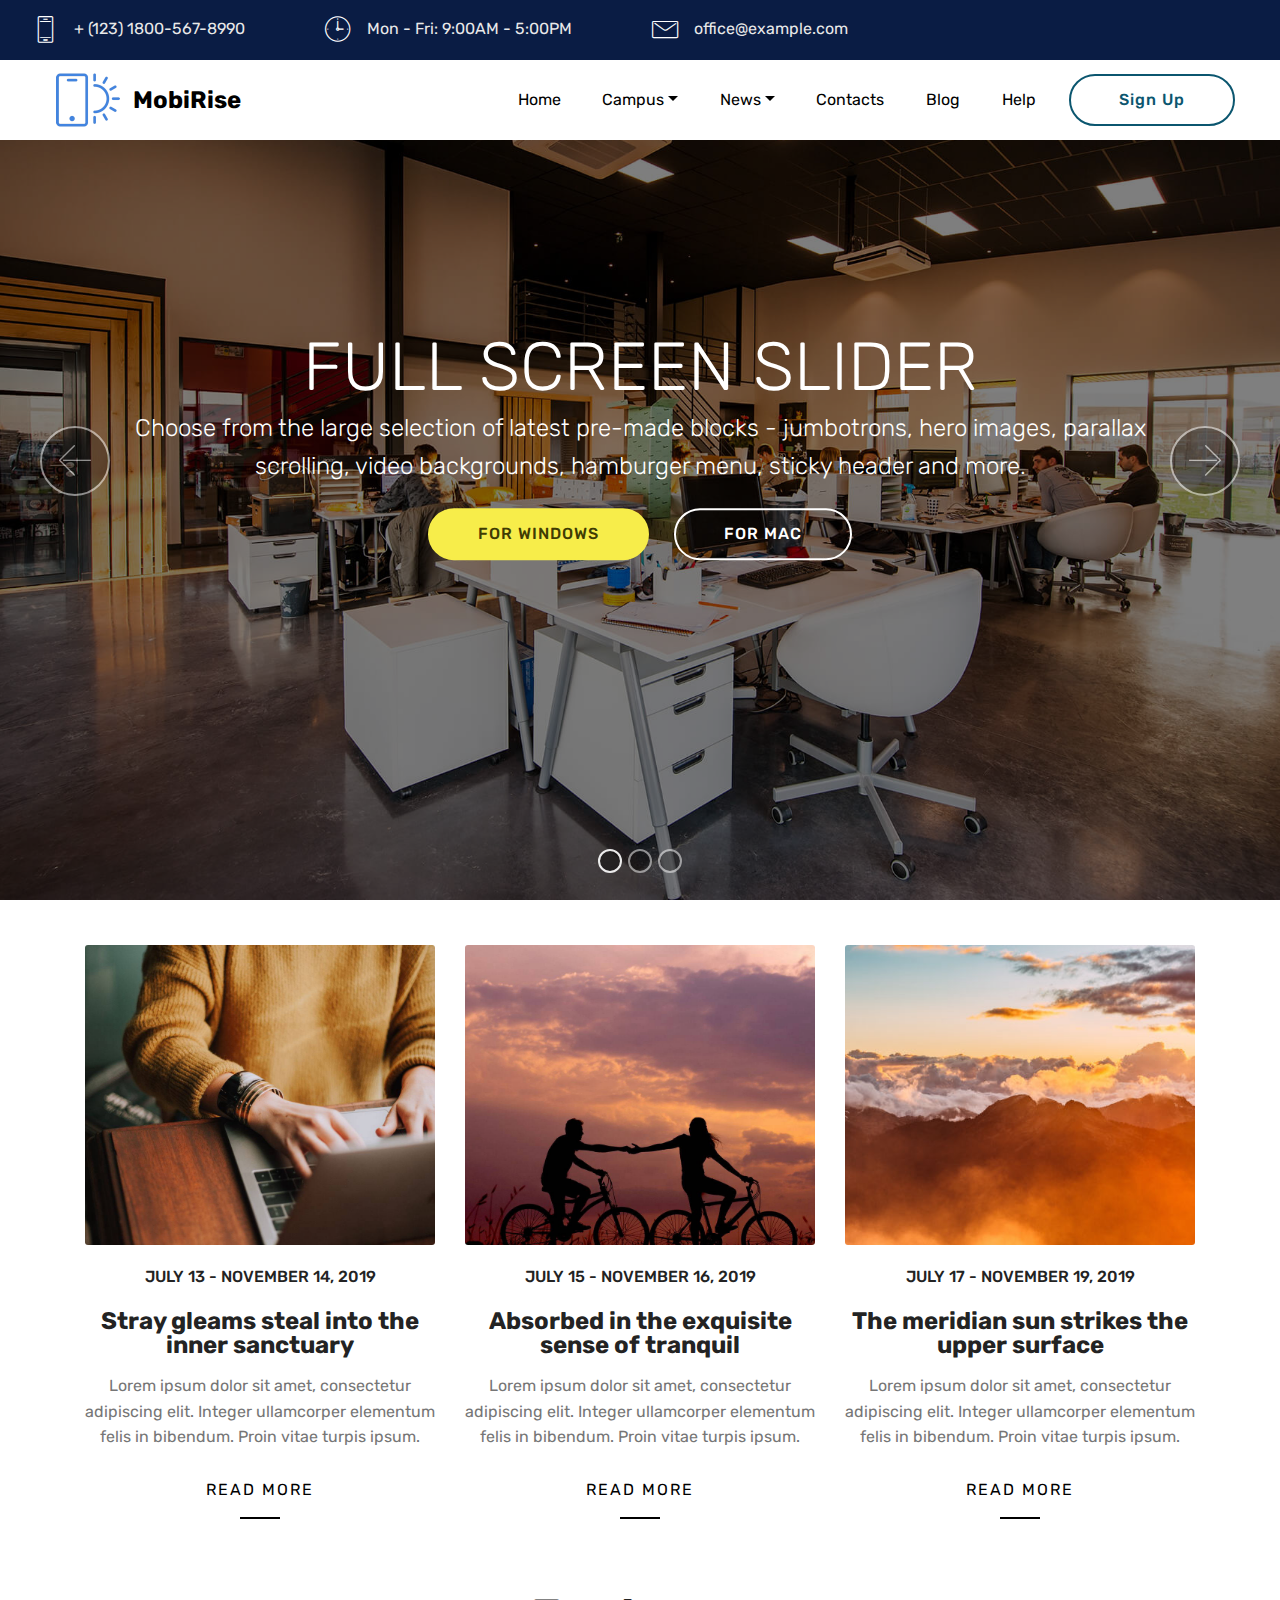
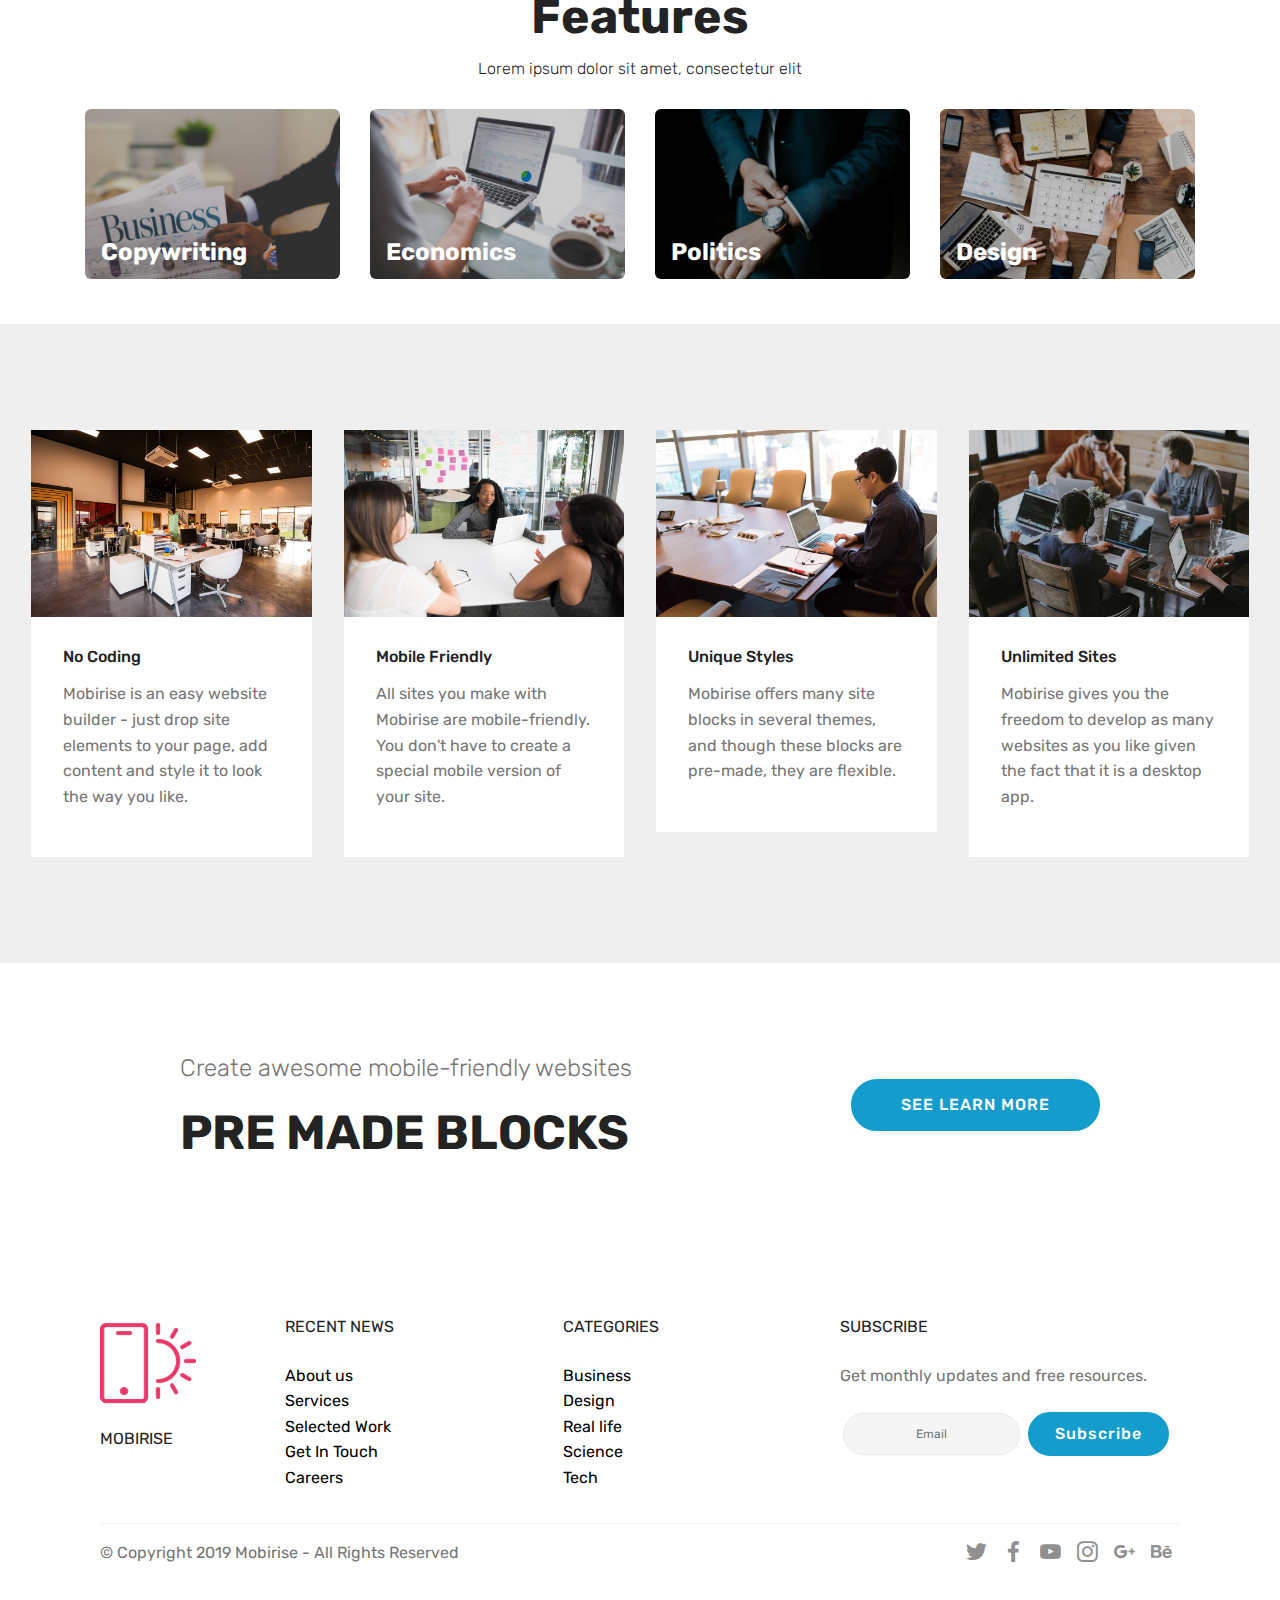
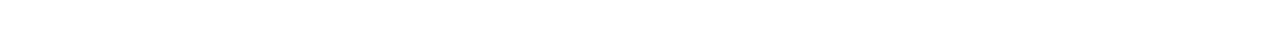
==== index.html @ 7bdff0bd "create github pages" ====
<!DOCTYPE html>
<html  >
<head>
  
  <meta charset="UTF-8">
  <meta http-equiv="X-UA-Compatible" content="IE=edge">
  
  <meta name="viewport" content="width=device-width, initial-scale=1, minimum-scale=1">
  <link rel="shortcut icon" href="assets/images/logo1.png" type="image/x-icon">
  <meta name="description" content="">
  
  <title>Home</title>
  <link rel="stylesheet" href="assets/web/assets/mobirise-icons/mobirise-icons.css">
  <link rel="stylesheet" href="assets/bootstrap/css/bootstrap.min.css">
  <link rel="stylesheet" href="assets/bootstrap/css/bootstrap-grid.min.css">
  <link rel="stylesheet" href="assets/bootstrap/css/bootstrap-reboot.min.css">
  <link rel="stylesheet" href="assets/socicon/css/styles.css">
  <link rel="stylesheet" href="assets/dropdown/css/style.css">
  <link rel="stylesheet" href="assets/tether/tether.min.css">
  <link rel="stylesheet" href="assets/theme/css/style.css">
  <link rel="stylesheet" href="assets/formoid-css/recaptcha.css">
  <link rel="preload" as="style" href="assets/mobirise/css/mbr-additional.css"><link rel="stylesheet" href="assets/mobirise/css/mbr-additional.css" type="text/css">
  
  
  

</head>
<body>
  <section class="extMenu5 menu cid-rQ4Oqn45ME" once="menu" id="extMenu2-0">

    

    <nav class="navbar navbar-dropdown align-items-center navbar-fixed-top navbar-toggleable-sm">
        <div class="menu-content-top">



            <div class="menu-content-right">
                <div class="info-widget">
                    <span class="widget-icon mbr-iconfont mbri-mobile2" style="color: rgb(255, 255, 255); fill: rgb(255, 255, 255);"></span>
                    <div class="widget-content display-4">
                        <p class="widget-title mbr-fonts-style display-4">+ (123) 1800-567-8990</p>
                    </div>
                </div>
                <div class="info-widget">
                    <span class="widget-icon mbr-iconfont mbri-clock" style="color: rgb(255, 255, 255); fill: rgb(255, 255, 255);"></span>
                    <div class="widget-content display-4">
                        <p class="widget-title mbr-fonts-style display-4">Mon - Fri: 9:00AM - 5:00PM</p>
                    </div>
                </div>
                <div class="info-widget">
                    <span class="widget-icon mbr-iconfont mbri-letter" style="color: rgb(255, 255, 255); fill: rgb(255, 255, 255);"></span>
                    <div class="widget-content mbr-fonts-style">
                        <p class="widget-title display-4">office@example.com</p>
                    </div>
                </div>

                











            </div>
        </div>
        <div class="menu-bottom">


            <div class="menu-logo">
                <div class="navbar-brand">
                    <span class="navbar-logo">
                        <a href="#">
                            <img src="assets/images/logo1.png" alt="" style="height: 4rem;">
                        </a>
                    </span>
                    <span class="navbar-caption-wrap">
                        <a href="#" class="brand-name mbr-black text-black mbr-bold display-5">MobiRise</a>
                    </span>
                </div>
            </div>



            <div class="collapse navbar-collapse" id="navbarSupportedContent">
                <ul class="navbar-nav nav-dropdown js-float-line" data-app-modern-menu="true">
                    <li class="nav-item">
                        <a class="nav-link link mbr-black text-black display-4" href="#">
                            Home</a>
                    </li>
                    <li class="nav-item dropdown">
                        <a class="nav-link link mbr-black dropdown-toggle text-black display-4" href="#" data-toggle="dropdown-submenu" aria-expanded="true">Campus</a>
                        <div class="dropdown-menu">
                            <a class="mbr-black dropdown-item text-black display-4" href="#">New Item</a>
                            <a class="mbr-black dropdown-item text-black display-4" href="#" aria-expanded="false">New Item</a>
                            <a class="mbr-black dropdown-item text-black display-4" href="#" aria-expanded="false">New Item</a>
                        </div>
                    </li>

                    <li class="nav-item dropdown">
                        <a class="nav-link link mbr-black dropdown-toggle text-black display-4" href="#" data-toggle="dropdown-submenu" aria-expanded="false">News</a>
                        <div class="dropdown-menu">
                            <a class="mbr-black dropdown-item text-black display-4" href="#">New Item</a>
                            <a class="mbr-black dropdown-item text-black display-4" href="#" aria-expanded="false">New Item</a>
                            <a class="mbr-black dropdown-item text-black display-4" href="#" aria-expanded="false">New Item</a>
                        </div>
                    </li>

                    <li class="nav-item">
                        <a class="nav-link link mbr-black text-black display-4" href="#">
                            Contacts</a>
                    </li>
                    <li class="nav-item">
                        <a class="nav-link link mbr-black text-black display-4" href="#">
                            Blog</a>
                    </li>
                    <li class="nav-item">
                        <a class="nav-link link mbr-black text-black display-4" href="#">
                            Help</a>
                    </li>
                </ul>

                <div class="navbar-buttons mbr-section-btn">
                    <a class="btn btn-md btn-primary-outline display-4" href="#"> Sign Up</a>
                </div>

            </div>
            <button class="navbar-toggler " type="button" data-toggle="collapse" data-target="#navbarSupportedContent" aria-controls="navbarSupportedContent" aria-expanded="false" aria-label="Toggle navigation">
                <div class="hamburger">
                    <span></span>
                    <span></span>
                    <span></span>
                    <span></span>
                </div>
            </button>







        </div>
    </nav>
</section>

<section class="carousel slide cid-rQ4OFTGAVP" data-interval="false" id="slider1-1">

    

    <div class="full-screen"><div class="mbr-slider slide carousel" data-pause="true" data-keyboard="false" data-ride="false" data-interval="false"><ol class="carousel-indicators"><li data-app-prevent-settings="" data-target="#slider1-1" class=" active" data-slide-to="0"></li><li data-app-prevent-settings="" data-target="#slider1-1" data-slide-to="1"></li><li data-app-prevent-settings="" data-target="#slider1-1" data-slide-to="2"></li></ol><div class="carousel-inner" role="listbox"><div class="carousel-item slider-fullscreen-image active" data-bg-video-slide="false" style="background-image: url(assets/images/background1.jpg);"><div class="container container-slide"><div class="image_wrapper"><div class="mbr-overlay"></div><img src="assets/images/background1.jpg" alt="" title=""><div class="carousel-caption justify-content-center"><div class="col-10 align-center"><h2 class="mbr-fonts-style display-1">FULL SCREEN SLIDER</h2><p class="lead mbr-text mbr-fonts-style display-5">Choose from the large selection of latest pre-made blocks - jumbotrons, hero images, parallax scrolling, video backgrounds, hamburger menu, sticky header and more.</p><div class="mbr-section-btn" buttons="0"><a class="btn btn-success display-4" href="#">FOR WINDOWS</a> <a class="btn  btn-white-outline display-4" href="#">FOR MAC</a></div></div></div></div></div></div><div class="carousel-item slider-fullscreen-image" data-bg-video-slide="false" style="background-image: url(assets/images/background2.jpg);"><div class="container container-slide"><div class="image_wrapper"><div class="mbr-overlay"></div><img src="assets/images/background2.jpg" alt="" title=""><div class="carousel-caption justify-content-center"><div class="col-10 align-left"><h2 class="mbr-fonts-style display-1">VIDEO SLIDE</h2><p class="lead mbr-text mbr-fonts-style display-5">Slide with youtube video background and color overlay. Title and text are aligned to the left.</p><div class="mbr-section-btn" buttons="0"><a class="btn btn-primary display-4" href="#">FOR WINDOWS</a> <a class="btn  btn-white-outline display-4" href="#">FOR MAC</a></div></div></div></div></div></div><div class="carousel-item slider-fullscreen-image" data-bg-video-slide="false" style="background-image: url(assets/images/background3.jpg);"><div class="container container-slide"><div class="image_wrapper"><div class="mbr-overlay"></div><img src="assets/images/background3.jpg" alt="" title=""><div class="carousel-caption justify-content-center"><div class="col-10 align-right"><h2 class="mbr-fonts-style display-1">IMAGE SLIDE</h2><p class="lead mbr-text mbr-fonts-style display-5">Choose from the large selection of latest pre-made blocks - jumbotrons, hero images, parallax scrolling, video backgrounds, hamburger menu, sticky header and more.</p><div class="mbr-section-btn" buttons="0"><a class="btn btn-info display-4" href="#">FOR WINDOWS</a> <a class="btn  btn-white-outline display-4" href="#">FOR MAC</a></div></div></div></div></div></div></div><a data-app-prevent-settings="" class="carousel-control carousel-control-prev" role="button" data-slide="prev" href="#slider1-1"><span aria-hidden="true" class="mbri-left mbr-iconfont"></span><span class="sr-only">Previous</span></a><a data-app-prevent-settings="" class="carousel-control carousel-control-next" role="button" data-slide="next" href="#slider1-1"><span aria-hidden="true" class="mbri-right mbr-iconfont"></span><span class="sr-only">Next</span></a></div></div>

</section>

<section class="features1 cid-rQ4P7JMzmT" id="extFeatures69-3">

    

    
    <div class="container">
        <div class="row">

            <div class="card col-12 col-md-6 col-lg-4">
                <div class="card-img">
                    <img src="assets/images/1.jpg" alt="">
                </div>
                <div class="card-box pt-4">
                    <h5 class="card-subtitle align-center pb-4 mbr-fonts-style display-7">JULY 13 - NOVEMBER 14, 2019</h5>
                    <h4 class="card-title align-center pb-1 mbr-bold mbr-fonts-style display-5">Stray gleams steal into the inner
                        sanctuary</h4>
                    <p class="mbr-text align-center pb-3 mbr-fonts-style display-7">
                        Lorem ipsum dolor sit amet, consectetur adipiscing elit. Integer ullamcorper elementum felis in
                        bibendum. Proin vitae turpis ipsum.</p>
                    <h5 class="link align-center mbr-fonts-style display-7"><a href="#" class="text-black">
                            READ MORE</a></h5>
                </div>
            </div>

            <div class="card col-12 col-md-6 col-lg-4">
                <div class="card-img">
                    <img src="assets/images/3.jpg" alt="">
                </div>
                <div class="card-box pt-4">
                    <h5 class="card-subtitle align-center pb-4 mbr-fonts-style display-7">JULY 15 - NOVEMBER 16, 2019</h5>
                    <h4 class="card-title align-center pb-1 mbr-bold mbr-fonts-style display-5">Absorbed in the exquisite sense of
                        tranquil</h4>
                    <p class="mbr-text align-center pb-3 mbr-fonts-style display-7">
                        Lorem ipsum dolor sit amet, consectetur adipiscing elit. Integer ullamcorper elementum felis in
                        bibendum. Proin vitae turpis ipsum.</p>
                    <h5 class="link align-center mbr-fonts-style display-7"><a href="#" class="text-black">
                            READ MORE</a></h5>
                </div>
            </div>

            <div class="card col-12 col-md-6 col-lg-4">
                <div class="card-img">
                    <img src="assets/images/38.jpg" alt="">
                </div>
                <div class="card-box pt-4">
                    <h5 class="card-subtitle pb-4 align-center mbr-fonts-style display-7">JULY 17 - NOVEMBER 19, 2019</h5>
                    <h4 class="card-title align-center pb-1 mbr-bold mbr-fonts-style display-5">The meridian sun strikes the upper
                        surface</h4>
                    <p class="mbr-text align-center pb-3 mbr-fonts-style display-7">
                        Lorem ipsum dolor sit amet, consectetur adipiscing elit. Integer ullamcorper elementum felis in
                        bibendum. Proin vitae turpis ipsum.</p>
                    <h5 class="link align-center mbr-fonts-style display-7"><a href="#" class="text-black">
                            READ MORE</a></h5>
                </div>
            </div>

            

        </div>

    </div>

</section>

<section class="extFeatures cid-rQ4Pggj7T4" id="extFeatures51-4">

    

    
    <div class="container">
        <h2 class="mbr-section-title pb-2 mbr-bold mbr-fonts-style align-center display-2">Features</h2>

        <h3 class="mbr-section-sub-title pb-4 mbr-normal mbr-fonts-style align-center display-4">Lorem ipsum dolor sit amet, consectetur elit</h3>

        <div class="row row-content justify-content-center">


            <div class="card col-12 col-lg-3 col-md-6 pb-md-4 pb-lg-0">
                <div class="card-wrapper">
                    <div class="card-img small">
                        <img src="assets/images/05.jpg" title="" alt="">
                    </div>
                    <div class="card-box">
                        <h4 class="card-title mbr-fonts-style mbr-white mbr-bold display-5">Сopywriting</h4>
                        

                    </div>
                </div>
            </div>


            <div class="card col-12 col-lg-3 col-md-6 pb-md-4 pb-lg-0">
                <div class="card-wrapper">
                    <div class="card-img small">
                        <img src="assets/images/06.jpg" title="" alt="">
                    </div>
                    <div class="card-box">
                        <h4 class="card-title mbr-fonts-style mbr-white mbr-bold display-5">Economics</h4>
                        

                    </div>
                </div>
            </div>

            <div class="card col-12 col-lg-3 col-md-6">
                <div class="card-wrapper">
                    <div class="card-img small">
                        <img src="assets/images/07.jpg" title="" alt="">
                    </div>
                    <div class="card-box">
                        <h4 class="card-title mbr-fonts-style mbr-white mbr-bold display-5">Politics</h4>
                        

                    </div>
                </div>
            </div>


            <div class="card col-12 col-lg-3 col-md-6 last-child">
                <div class="card-wrapper">
                    <div class="card-img small">
                        <img src="assets/images/08.jpg" title="" alt="">
                    </div>
                    <div class="card-box">
                        <h4 class="card-title mbr-fonts-style mbr-white mbr-bold display-5">Design</h4>
                        

                    </div>
                </div>
            </div>


            


            

            


            


        </div>

    </div>
</section>

<section class="features17 cid-rQ4PtqlGqm" id="features17-6">
    
    

    
    <div class="container-fluid">
        <div class="media-container-row">
            <div class="card p-3 col-12 col-md-6 col-lg-3">
                <div class="card-wrapper">
                    <div class="card-img">
                        <img src="assets/images/background1.jpg" alt="">
                    </div>
                    <div class="card-box">
                        <h4 class="card-title pb-3 mbr-fonts-style display-7">
                            No Coding
                        </h4>
                        <p class="mbr-text mbr-fonts-style display-7">
                            Mobirise is an easy website builder - just drop site elements to your page, add content and style it to look the way you like.
                        </p>
                    </div>
                </div>
            </div>

            <div class="card p-3 col-12 col-md-6 col-lg-3">
                <div class="card-wrapper">
                    <div class="card-img">
                        <img src="assets/images/background2.jpg" alt="">
                    </div>
                    <div class="card-box">
                        <h4 class="card-title pb-3 mbr-fonts-style display-7">
                            Mobile Friendly
                        </h4>
                        <p class="mbr-text mbr-fonts-style display-7">
                            All sites you make with Mobirise are mobile-friendly. You don't have to create a special mobile version of your site.
                        </p>
                    </div>
                </div>
            </div>

            <div class="card p-3 col-12 col-md-6 col-lg-3">
                <div class="card-wrapper">
                    <div class="card-img">
                        <img src="assets/images/background3.jpg" alt="">
                    </div>
                    <div class="card-box">
                        <h4 class="card-title pb-3 mbr-fonts-style display-7">
                            Unique Styles
                        </h4>
                        <p class="mbr-text mbr-fonts-style display-7">
                            Mobirise offers many site blocks in several themes, and though these blocks are pre-made, they are flexible.
                        </p>
                    </div>
                </div>
            </div>

            <div class="card p-3 col-12 col-md-6 col-lg-3">
                <div class="card-wrapper">
                    <div class="card-img">
                        <img src="assets/images/background4.jpg" alt="">
                    </div>
                    <div class="card-box">
                        <h4 class="card-title pb-3 mbr-fonts-style display-7">
                            Unlimited Sites
                        </h4>
                        <p class="mbr-text mbr-fonts-style display-7">
                           Mobirise gives you the freedom to develop as many websites as you like given the fact that it is a desktop app.
                        </p>
                    </div>
                </div>
            </div>
            
            
        </div>
    </div>
</section>

<section class="mbr-section info1 cid-rQ4Poxprsw" id="info1-5">

    

    
    <div class="container">
        <div class="row justify-content-center content-row">
            <div class="media-container-column title col-12 col-lg-7 col-md-6">
                <h3 class="mbr-section-subtitle align-left mbr-light pb-3 mbr-fonts-style display-5">
                    Create awesome mobile-friendly websites
                </h3>
                <h2 class="align-left mbr-bold mbr-fonts-style display-2">
                    PRE MADE BLOCKS
                </h2>
            </div>
            <div class="media-container-column col-12 col-lg-3 col-md-4">
                <div class="mbr-section-btn align-right py-4">
                    <a class="btn btn-primary display-4" href="#">SEE LEARN MORE</a>
                </div>
            </div>
        </div>
    </div>
</section>

<section class="footer3 cid-rQ4PB71l80" id="footer3-7">

    

    

    <div class="container">
        <div class="media-container-row content">
            <div class="col-md-2 col-sm-4">
                <div class="mb-3 img-logo">
                    <a href="#">
                         <img src="assets/images/logo2.png" alt="">
                    </a>
                </div>
                <p class="mbr-fonts-style foot-logo display-7">
                    MOBIRISE
                </p>
            </div>
            <div class="col-md-3 col-sm-4">
                <p class="mb-4 mbr-fonts-style foot-title display-7">
                    RECENT NEWS
                </p>
                <p class="mbr-text mbr-links-column mbr-fonts-style display-7">
                    <a href="#" class="text-black">About us</a>
                    <br><a href="#" class="text-black">Services</a>
                    <br><a href="#" class="text-black">Selected Work</a>
                    <br><a href="#" class="text-black">Get In Touch</a>
                    <br><a href="#" class="text-black">Careers</a>
                </p>
            </div>
            <div class="col-md-3 col-sm-4">
                <p class="mb-4 mbr-fonts-style foot-title display-7">
                    CATEGORIES
                </p>
                <p class="mbr-text mbr-fonts-style mbr-links-column display-7">
                    <a href="#" class="text-black">Business</a>
                    <br><a href="#" class="text-black">Design</a>
                    <br><a href="#" class="text-black">Real life</a>
                    <br><a href="#" class="text-black">Science</a>
                    <br><a href="#" class="text-black">Tech</a>
                </p>
            </div>
            <div class="col-md-4 col-sm-12">
                <p class="mb-4 mbr-fonts-style foot-title display-7">
                    SUBSCRIBE
                </p>
                <p class="mbr-text form-text mbr-fonts-style display-7">
                    Get monthly updates and free resources.
                </p>
                <div class="media-container-column" data-form-type="formoid">
                    <!---Formbuilder Form--->
                    <form action="https://mobirise.com/" method="POST" class="mbr-form form-with-styler" data-form-title="Mobirise Form"><input type="hidden" name="email" data-form-email="true" value="0kSSoREJ3uIL5gwmMso1+C9TV5ls8hyS7mOcyFpqRTTPqZJ2vTd+rbAT7qzCp5EpRiWNVFM286RplzaqZkKKsKQhePHZMHSbWFoG6IrYlhBhrNz/fYKTGyeaYMaSrDRW.XrP1HXSOWnhb6C43ppW01wEHFizq/ZdlPtxA8BbAfoumoQRMdvoNNpnGLj+DgIW9D00qJNv5zMxo79sRSs5/VerKvAGgDFVE3xDFRSxWPiQexSEwEXUbttVPVtOSpWY+">
                        <div class="row form-inline justify-content-center">
                            <div hidden="hidden" data-form-alert="" class="alert alert-success col-12">Thanks for filling out the form!</div>
                            <div hidden="hidden" data-form-alert-danger="" class="alert alert-danger col-12">
                            </div>
                        </div>
                        <div class="dragArea row form-inline justify-content-center">
                            <div class="col-auto form-group " data-for="email">
                                <input type="email" name="email" placeholder="Email" data-form-field="Email" required="required" class="form-control input-sm input-inverse my-2 display-7" id="email-footer3-7">
                            </div>
                            <div class="col-auto input-group-btn  m-2">
                                <button type="submit" class="btn btn-primary m-0 display-4">Subscribe</button>
                            </div>
                        </div>
                    </form><!---Formbuilder Form--->
                </div>

            </div>
        </div>
        <div class="footer-lower">
            <div class="media-container-row">
                <div class="col-sm-12">
                    <hr>
                </div>
            </div>
            <div class="media-container-row">
                <div class="col-sm-6 copyright">
                    <p class="mbr-text mbr-fonts-style display-7">
                        © Copyright 2019 Mobirise - All Rights Reserved
                    </p>
                </div>
                <div class="col-md-6">
                    <div class="social-list align-right">
                        <div class="soc-item">
                            <a href="https://twitter.com/mobirise" target="_blank">
                                <span class="socicon-twitter socicon mbr-iconfont mbr-iconfont-social"></span>
                            </a>
                        </div>
                        <div class="soc-item">
                            <a href="https://www.facebook.com/pages/Mobirise/1616226671953247" target="_blank">
                                <span class="socicon-facebook socicon mbr-iconfont mbr-iconfont-social"></span>
                            </a>
                        </div>
                        <div class="soc-item">
                            <a href="https://www.youtube.com/c/mobirise" target="_blank">
                                <span class="socicon-youtube socicon mbr-iconfont mbr-iconfont-social"></span>
                            </a>
                        </div>
                        <div class="soc-item">
                            <a href="https://instagram.com/mobirise" target="_blank">
                                <span class="socicon-instagram socicon mbr-iconfont mbr-iconfont-social"></span>
                            </a>
                        </div>
                        <div class="soc-item">
                            <a href="https://plus.google.com/u/0/+Mobirise" target="_blank">
                                <span class="socicon-googleplus socicon mbr-iconfont mbr-iconfont-social"></span>
                            </a>
                        </div>
                        <div class="soc-item">
                            <a href="https://www.behance.net/Mobirise" target="_blank">
                                <span class="socicon-behance socicon mbr-iconfont mbr-iconfont-social"></span>
                            </a>
                        </div>
                    </div>
                </div>
            </div>
        </div>
    </div>
</section>


  <script src="assets/web/assets/jquery/jquery.min.js"></script>
  <script src="assets/popper/popper.min.js"></script>
  <script src="assets/bootstrap/js/bootstrap.min.js"></script>
  <script src="assets/smoothscroll/smooth-scroll.js"></script>
  <script src="assets/dropdown/js/nav-dropdown.js"></script>
  <script src="assets/dropdown/js/navbar-dropdown.js"></script>
  <script src="assets/touchswipe/jquery.touch-swipe.min.js"></script>
  <script src="assets/ytplayer/jquery.mb.ytplayer.min.js"></script>
  <script src="assets/vimeoplayer/jquery.mb.vimeo_player.js"></script>
  <script src="assets/tether/tether.min.js"></script>
  <script src="assets/bootstrapcarouselswipe/bootstrap-carousel-swipe.js"></script>
  <script src="assets/theme/js/script.js"></script>
  <script src="assets/slidervideo/script.js"></script>
  <script src="assets/formoid/formoid.min.js"></script>
  
  

</body>
</html>
---- assets/web/assets/mobirise-icons/mobirise-icons.css ----
@font-face {
  font-family: 'MobiriseIcons';
  src:  url('mobirise-icons.eot?spat4u');
  src:  url('mobirise-icons.eot?spat4u#iefix') format('embedded-opentype'),
    url('mobirise-icons.ttf?spat4u') format('truetype'),
    url('mobirise-icons.woff?spat4u') format('woff'),
    url('mobirise-icons.svg?spat4u#MobiriseIcons') format('svg');
  font-weight: normal;
  font-style: normal;
  font-display: swap;
}

[class^="mbri-"], [class*=" mbri-"] {
  /* use !important to prevent issues with browser extensions that change fonts */
  font-family: MobiriseIcons !important;
  speak: none;
  font-style: normal;
  font-weight: normal;
  font-variant: normal;
  text-transform: none;
  line-height: 1;

  /* Better Font Rendering =========== */
  -webkit-font-smoothing: antialiased;
  -moz-osx-font-smoothing: grayscale;
}

.mbri-add-submenu:before {
  content: "\e900";
}
.mbri-alert:before {
  content: "\e901";
}
.mbri-align-center:before {
  content: "\e902";
}
.mbri-align-justify:before {
  content: "\e903";
}
.mbri-align-left:before {
  content: "\e904";
}
.mbri-align-right:before {
  content: "\e905";
}
.mbri-android:before {
  content: "\e906";
}
.mbri-apple:before {
  content: "\e907";
}
.mbri-arrow-down:before {
  content: "\e908";
}
.mbri-arrow-next:before {
  content: "\e909";
}
.mbri-arrow-prev:before {
  content: "\e90a";
}
.mbri-arrow-up:before {
  content: "\e90b";
}
.mbri-bold:before {
  content: "\e90c";
}
.mbri-bookmark:before {
  content: "\e90d";
}
.mbri-bootstrap:before {
  content: "\e90e";
}
.mbri-briefcase:before {
  content: "\e90f";
}
.mbri-browse:before {
  content: "\e910";
}
.mbri-bulleted-list:before {
  content: "\e911";
}
.mbri-calendar:before {
  content: "\e912";
}
.mbri-camera:before {
  content: "\e913";
}
.mbri-cart-add:before {
  content: "\e914";
}
.mbri-cart-full:before {
  content: "\e915";
}
.mbri-cash:before {
  content: "\e916";
}
.mbri-change-style:before {
  content: "\e917";
}
.mbri-chat:before {
  content: "\e918";
}
.mbri-clock:before {
  content: "\e919";
}
.mbri-close:before {
  content: "\e91a";
}
.mbri-cloud:before {
  content: "\e91b";
}
.mbri-code:before {
  content: "\e91c";
}
.mbri-contact-form:before {
  content: "\e91d";
}
.mbri-credit-card:before {
  content: "\e91e";
}
.mbri-cursor-click:before {
  content: "\e91f";
}
.mbri-cust-feedback:before {
  content: "\e920";
}
.mbri-database:before {
  content: "\e921";
}
.mbri-delivery:before {
  content: "\e922";
}
.mbri-desktop:before {
  content: "\e923";
}
.mbri-devices:before {
  content: "\e924";
}
.mbri-down:before {
  content: "\e925";
}
.mbri-download:before {
  content: "\e989";
}
.mbri-drag-n-drop:before {
  content: "\e927";
}
.mbri-drag-n-drop2:before {
  content: "\e928";
}
.mbri-edit:before {
  content: "\e929";
}
.mbri-edit2:before {
  content: "\e92a";
}
.mbri-error:before {
  content: "\e92b";
}
.mbri-extension:before {
  content: "\e92c";
}
.mbri-features:before {
  content: "\e92d";
}
.mbri-file:before {
  content: "\e92e";
}
.mbri-flag:before {
  content: "\e92f";
}
.mbri-folder:before {
  content: "\e930";
}
.mbri-gift:before {
  content: "\e931";
}
.mbri-github:before {
  content: "\e932";
}
.mbri-globe:before {
  content: "\e933";
}
.mbri-globe-2:before {
  content: "\e934";
}
.mbri-growing-chart:before {
  content: "\e935";
}
.mbri-hearth:before {
  content: "\e936";
}
.mbri-help:before {
  content: "\e937";
}
.mbri-home:before {
  content: "\e938";
}
.mbri-hot-cup:before {
  content: "\e939";
}
.mbri-idea:before {
  content: "\e93a";
}
.mbri-image-gallery:before {
  content: "\e93b";
}
.mbri-image-slider:before {
  content: "\e93c";
}
.mbri-info:before {
  content: "\e93d";
}
.mbri-italic:before {
  content: "\e93e";
}
.mbri-key:before {
  content: "\e93f";
}
.mbri-laptop:before {
  content: "\e940";
}
.mbri-layers:before {
  content: "\e941";
}
.mbri-left-right:before {
  content: "\e942";
}
.mbri-left:before {
  content: "\e943";
}
.mbri-letter:before {
  content: "\e944";
}
.mbri-like:before {
  content: "\e945";
}
.mbri-link:before {
  content: "\e946";
}
.mbri-lock:before {
  content: "\e947";
}
.mbri-login:before {
  content: "\e948";
}
.mbri-logout:before {
  content: "\e949";
}
.mbri-magic-stick:before {
  content: "\e94a";
}
.mbri-map-pin:before {
  content: "\e94b";
}
.mbri-menu:before {
  content: "\e94c";
}
.mbri-mobile:before {
  content: "\e94d";
}
.mbri-mobile2:before {
  content: "\e94e";
}
.mbri-mobirise:before {
  content: "\e94f";
}
.mbri-more-horizontal:before {
  content: "\e950";
}
.mbri-more-vertical:before {
  content: "\e951";
}
.mbri-music:before {
  content: "\e952";
}
.mbri-new-file:before {
  content: "\e953";
}
.mbri-numbered-list:before {
  content: "\e954";
}
.mbri-opened-folder:before {
  content: "\e955";
}
.mbri-pages:before {
  content: "\e956";
}
.mbri-paper-plane:before {
  content: "\e957";
}
.mbri-paperclip:before {
  content: "\e958";
}
.mbri-photo:before {
  content: "\e959";
}
.mbri-photos:before {
  content: "\e95a";
}
.mbri-pin:before {
  content: "\e95b";
}
.mbri-play:before {
  content: "\e95c";
}
.mbri-plus:before {
  content: "\e95d";
}
.mbri-preview:before {
  content: "\e95e";
}
.mbri-print:before {
  content: "\e95f";
}
.mbri-protect:before {
  content: "\e960";
}
.mbri-question:before {
  content: "\e961";
}
.mbri-quote-left:before {
  content: "\e962";
}
.mbri-quote-right:before {
  content: "\e963";
}
.mbri-refresh:before {
  content: "\e964";
}
.mbri-responsive:before {
  content: "\e965";
}
.mbri-right:before {
  content: "\e966";
}
.mbri-rocket:before {
  content: "\e967";
}
.mbri-sad-face:before {
  content: "\e968";
}
.mbri-sale:before {
  content: "\e969";
}
.mbri-save:before {
  content: "\e96a";
}
.mbri-search:before {
  content: "\e96b";
}
.mbri-setting:before {
  content: "\e96c";
}
.mbri-setting2:before {
  content: "\e96d";
}
.mbri-setting3:before {
  content: "\e96e";
}
.mbri-share:before {
  content: "\e96f";
}
.mbri-shopping-bag:before {
  content: "\e970";
}
.mbri-shopping-basket:before {
  content: "\e971";
}
.mbri-shopping-cart:before {
  content: "\e972";
}
.mbri-sites:before {
  content: "\e973";
}
.mbri-smile-face:before {
  content: "\e974";
}
.mbri-speed:before {
  content: "\e975";
}
.mbri-star:before {
  content: "\e976";
}
.mbri-success:before {
  content: "\e977";
}
.mbri-sun:before {
  content: "\e978";
}
.mbri-sun2:before {
  content: "\e979";
}
.mbri-tablet:before {
  content: "\e97a";
}
.mbri-tablet-vertical:before {
  content: "\e97b";
}
.mbri-target:before {
  content: "\e97c";
}
.mbri-timer:before {
  content: "\e97d";
}
.mbri-to-ftp:before {
  content: "\e97e";
}
.mbri-to-local-drive:before {
  content: "\e97f";
}
.mbri-touch-swipe:before {
  content: "\e980";
}
.mbri-touch:before {
  content: "\e981";
}
.mbri-trash:before {
  content: "\e982";
}
.mbri-underline:before {
  content: "\e983";
}
.mbri-unlink:before {
  content: "\e984";
}
.mbri-unlock:before {
  content: "\e985";
}
.mbri-up-down:before {
  content: "\e986";
}
.mbri-up:before {
  content: "\e987";
}
.mbri-update:before {
  content: "\e988";
}
.mbri-upload:before {
 content: "\e926"; 
}
.mbri-user:before {
  content: "\e98a";
}
.mbri-user2:before {
  content: "\e98b";
}
.mbri-users:before {
  content: "\e98c";
}
.mbri-video:before {
  content: "\e98d";
}
.mbri-video-play:before {
  content: "\e98e";
}
.mbri-watch:before {
  content: "\e98f";
}
.mbri-website-theme:before {
  content: "\e990";
}
.mbri-wifi:before {
  content: "\e991";
}
.mbri-windows:before {
  content: "\e992";
}
.mbri-zoom-out:before {
  content: "\e993";
}
.mbri-redo:before {
  content: "\e994";
}
.mbri-undo:before {
  content: "\e995";
}
---- assets/socicon/css/styles.css ----
@charset "UTF-8";

@font-face {
  font-family: "socicon";
  src:url("../fonts/socicon.eot");
  src:url("../fonts/socicon.eot?#iefix") format("embedded-opentype"),
    url("../fonts/socicon.woff") format("woff"),
    url("../fonts/socicon.ttf") format("truetype"),
    url("../fonts/socicon.svg#socicon") format("svg");
  font-weight: normal;
  font-style: normal;
  font-display:swap;
}

[data-icon]:before {
  font-family: "socicon" !important;
  content: attr(data-icon);
  font-style: normal !important;
  font-weight: normal !important;
  font-variant: normal !important;
  text-transform: none !important;
  speak: none;
  line-height: 1;
  -webkit-font-smoothing: antialiased;
  -moz-osx-font-smoothing: grayscale;
}

[class^="socicon-"]:before,
[class*=" socicon-"]:before {
  font-family: "socicon" !important;
  font-style: normal !important;
  font-weight: normal !important;
  font-variant: normal !important;
  text-transform: none !important;
  speak: none;
  line-height: 1;
  -webkit-font-smoothing: antialiased;
  -moz-osx-font-smoothing: grayscale;
}

.socicon-modelmayhem:before {
  content: "\e000";
}
.socicon-mixcloud:before {
  content: "\e001";
}
.socicon-drupal:before {
  content: "\e002";
}
.socicon-swarm:before {
  content: "\e003";
}
.socicon-istock:before {
  content: "\e004";
}
.socicon-yammer:before {
  content: "\e005";
}
.socicon-ello:before {
  content: "\e006";
}
.socicon-stackoverflow:before {
  content: "\e007";
}
.socicon-persona:before {
  content: "\e008";
}
.socicon-triplej:before {
  content: "\e009";
}
.socicon-houzz:before {
  content: "\e00a";
}
.socicon-rss:before {
  content: "\e00b";
}
.socicon-paypal:before {
  content: "\e00c";
}
.socicon-odnoklassniki:before {
  content: "\e00d";
}
.socicon-airbnb:before {
  content: "\e00e";
}
.socicon-periscope:before {
  content: "\e00f";
}
.socicon-outlook:before {
  content: "\e010";
}
.socicon-coderwall:before {
  content: "\e011";
}
.socicon-tripadvisor:before {
  content: "\e012";
}
.socicon-appnet:before {
  content: "\e013";
}
.socicon-goodreads:before {
  content: "\e014";
}
.socicon-tripit:before {
  content: "\e015";
}
.socicon-lanyrd:before {
  content: "\e016";
}
.socicon-slideshare:before {
  content: "\e017";
}
.socicon-buffer:before {
  content: "\e018";
}
.socicon-disqus:before {
  content: "\e019";
}
.socicon-vkontakte:before {
  content: "\e01a";
}
.socicon-whatsapp:before {
  content: "\e01b";
}
.socicon-patreon:before {
  content: "\e01c";
}
.socicon-storehouse:before {
  content: "\e01d";
}
.socicon-pocket:before {
  content: "\e01e";
}
.socicon-mail:before {
  content: "\e01f";
}
.socicon-blogger:before {
  content: "\e020";
}
.socicon-technorati:before {
  content: "\e021";
}
.socicon-reddit:before {
  content: "\e022";
}
.socicon-dribbble:before {
  content: "\e023";
}
.socicon-stumbleupon:before {
  content: "\e024";
}
.socicon-digg:before {
  content: "\e025";
}
.socicon-envato:before {
  content: "\e026";
}
.socicon-behance:before {
  content: "\e027";
}
.socicon-delicious:before {
  content: "\e028";
}
.socicon-deviantart:before {
  content: "\e029";
}
.socicon-forrst:before {
  content: "\e02a";
}
.socicon-play:before {
  content: "\e02b";
}
.socicon-zerply:before {
  content: "\e02c";
}
.socicon-wikipedia:before {
  content: "\e02d";
}
.socicon-apple:before {
  content: "\e02e";
}
.socicon-flattr:before {
  content: "\e02f";
}
.socicon-github:before {
  content: "\e030";
}
.socicon-renren:before {
  content: "\e031";
}
.socicon-friendfeed:before {
  content: "\e032";
}
.socicon-newsvine:before {
  content: "\e033";
}
.socicon-identica:before {
  content: "\e034";
}
.socicon-bebo:before {
  content: "\e035";
}
.socicon-zynga:before {
  content: "\e036";
}
.socicon-steam:before {
  content: "\e037";
}
.socicon-xbox:before {
  content: "\e038";
}
.socicon-windows:before {
  content: "\e039";
}
.socicon-qq:before {
  content: "\e03a";
}
.socicon-douban:before {
  content: "\e03b";
}
.socicon-meetup:before {
  content: "\e03c";
}
.socicon-playstation:before {
  content: "\e03d";
}
.socicon-android:before {
  content: "\e03e";
}
.socicon-snapchat:before {
  content: "\e03f";
}
.socicon-twitter:before {
  content: "\e040";
}
.socicon-facebook:before {
  content: "\e041";
}
.socicon-googleplus:before {
  content: "\e042";
}
.socicon-pinterest:before {
  content: "\e043";
}
.socicon-foursquare:before {
  content: "\e044";
}
.socicon-yahoo:before {
  content: "\e045";
}
.socicon-skype:before {
  content: "\e046";
}
.socicon-yelp:before {
  content: "\e047";
}
.socicon-feedburner:before {
  content: "\e048";
}
.socicon-linkedin:before {
  content: "\e049";
}
.socicon-viadeo:before {
  content: "\e04a";
}
.socicon-xing:before {
  content: "\e04b";
}
.socicon-myspace:before {
  content: "\e04c";
}
.socicon-soundcloud:before {
  content: "\e04d";
}
.socicon-spotify:before {
  content: "\e04e";
}
.socicon-grooveshark:before {
  content: "\e04f";
}
.socicon-lastfm:before {
  content: "\e050";
}
.socicon-youtube:before {
  content: "\e051";
}
.socicon-vimeo:before {
  content: "\e052";
}
.socicon-dailymotion:before {
  content: "\e053";
}
.socicon-vine:before {
  content: "\e054";
}
.socicon-flickr:before {
  content: "\e055";
}
.socicon-500px:before {
  content: "\e056";
}
.socicon-wordpress:before {
  content: "\e058";
}
.socicon-tumblr:before {
  content: "\e059";
}
.socicon-twitch:before {
  content: "\e05a";
}
.socicon-8tracks:before {
  content: "\e05b";
}
.socicon-amazon:before {
  content: "\e05c";
}
.socicon-icq:before {
  content: "\e05d";
}
.socicon-smugmug:before {
  content: "\e05e";
}
.socicon-ravelry:before {
  content: "\e05f";
}
.socicon-weibo:before {
  content: "\e060";
}
.socicon-baidu:before {
  content: "\e061";
}
.socicon-angellist:before {
  content: "\e062";
}
.socicon-ebay:before {
  content: "\e063";
}
.socicon-imdb:before {
  content: "\e064";
}
.socicon-stayfriends:before {
  content: "\e065";
}
.socicon-residentadvisor:before {
  content: "\e066";
}
.socicon-google:before {
  content: "\e067";
}
.socicon-yandex:before {
  content: "\e068";
}
.socicon-sharethis:before {
  content: "\e069";
}
.socicon-bandcamp:before {
  content: "\e06a";
}
.socicon-itunes:before {
  content: "\e06b";
}
.socicon-deezer:before {
  content: "\e06c";
}
.socicon-telegram:before {
  content: "\e06e";
}
.socicon-openid:before {
  content: "\e06f";
}
.socicon-amplement:before {
  content: "\e070";
}
.socicon-viber:before {
  content: "\e071";
}
.socicon-zomato:before {
  content: "\e072";
}
.socicon-draugiem:before {
  content: "\e074";
}
.socicon-endomodo:before {
  content: "\e075";
}
.socicon-filmweb:before {
  content: "\e076";
}
.socicon-stackexchange:before {
  content: "\e077";
}
.socicon-wykop:before {
  content: "\e078";
}
.socicon-teamspeak:before {
  content: "\e079";
}
.socicon-teamviewer:before {
  content: "\e07a";
}
.socicon-ventrilo:before {
  content: "\e07b";
}
.socicon-younow:before {
  content: "\e07c";
}
.socicon-raidcall:before {
  content: "\e07d";
}
.socicon-mumble:before {
  content: "\e07e";
}
.socicon-medium:before {
  content: "\e06d";
}
.socicon-bebee:before {
  content: "\e07f";
}
.socicon-hitbox:before {
  content: "\e080";
}
.socicon-reverbnation:before {
  content: "\e081";
}
.socicon-formulr:before {
  content: "\e082";
}
.socicon-instagram:before {
  content: "\e057";
}
.socicon-battlenet:before {
  content: "\e083";
}
.socicon-chrome:before {
  content: "\e084";
}
.socicon-discord:before {
  content: "\e086";
}
.socicon-issuu:before {
  content: "\e087";
}
.socicon-macos:before {
  content: "\e088";
}
.socicon-firefox:before {
  content: "\e089";
}
.socicon-opera:before {
  content: "\e08d";
}
.socicon-keybase:before {
  content: "\e090";
}
.socicon-alliance:before {
  content: "\e091";
}
.socicon-livejournal:before {
  content: "\e092";
}
.socicon-googlephotos:before {
  content: "\e093";
}
.socicon-horde:before {
  content: "\e094";
}
.socicon-etsy:before {
  content: "\e095";
}
.socicon-zapier:before {
  content: "\e096";
}
.socicon-google-scholar:before {
  content: "\e097";
}
.socicon-researchgate:before {
  content: "\e098";
}
.socicon-wechat:before {
  content: "\e099";
}
.socicon-strava:before {
  content: "\e09a";
}
.socicon-line:before {
  content: "\e09b";
}
.socicon-lyft:before {
  content: "\e09c";
}
.socicon-uber:before {
  content: "\e09d";
}
.socicon-songkick:before {
  content: "\e09e";
}
.socicon-viewbug:before {
  content: "\e09f";
}
.socicon-googlegroups:before {
  content: "\e0a0";
}
.socicon-quora:before {
  content: "\e073";
}
.socicon-diablo:before {
  content: "\e085";
}
.socicon-blizzard:before {
  content: "\e0a1";
}
.socicon-hearthstone:before {
  content: "\e08b";
}
.socicon-heroes:before {
  content: "\e08a";
}
.socicon-overwatch:before {
  content: "\e08c";
}
.socicon-warcraft:before {
  content: "\e08e";
}
.socicon-starcraft:before {
  content: "\e08f";
}
.socicon-beam:before {
  content: "\e0a2";
}
.socicon-curse:before {
  content: "\e0a3";
}
.socicon-player:before {
  content: "\e0a4";
}
.socicon-streamjar:before {
  content: "\e0a5";
}
.socicon-nintendo:before {
  content: "\e0a6";
}
.socicon-hellocoton:before {
  content: "\e0a7";
}
---- assets/dropdown/css/style.css ----
.navbar-dropdown {
  left: 0;
  padding: 0;
  position: absolute;
  right: 0;
  top: 0;
  transition: all 0.45s ease;
  z-index: 1030;
  background: #282828; }
  .navbar-dropdown .navbar-logo {
    margin-right: 0.8rem;
    transition: margin 0.3s ease-in-out;
    vertical-align: middle; }
    .navbar-dropdown .navbar-logo img {
      height: 3.125rem;
      transition: all 0.3s ease-in-out; }
    .navbar-dropdown .navbar-logo.mbr-iconfont {
      font-size: 3.125rem;
      line-height: 3.125rem; }
  .navbar-dropdown .navbar-caption {
    font-weight: 700;
    white-space: normal;
    vertical-align: -4px;
    line-height: 3.125rem !important; }
    .navbar-dropdown .navbar-caption, .navbar-dropdown .navbar-caption:hover {
      color: inherit;
      text-decoration: none; }
  .navbar-dropdown .mbr-iconfont + .navbar-caption {
    vertical-align: -1px; }
  .navbar-dropdown.navbar-fixed-top {
    position: fixed; }
  .navbar-dropdown .navbar-brand span {
    vertical-align: -4px; }
  .navbar-dropdown.bg-color.transparent {
    background: none; }
  .navbar-dropdown.navbar-short .navbar-brand {
    padding: 0.625rem 0; }
    .navbar-dropdown.navbar-short .navbar-brand span {
      vertical-align: -1px; }
  .navbar-dropdown.navbar-short .navbar-caption {
    line-height: 2.375rem !important;
    vertical-align: -2px; }
  .navbar-dropdown.navbar-short .navbar-logo {
    margin-right: 0.5rem; }
    .navbar-dropdown.navbar-short .navbar-logo img {
      height: 2.375rem; }
    .navbar-dropdown.navbar-short .navbar-logo.mbr-iconfont {
      font-size: 2.375rem;
      line-height: 2.375rem; }
  .navbar-dropdown.navbar-short .mbr-table-cell {
    height: 3.625rem; }
  .navbar-dropdown .navbar-close {
    left: 0.6875rem;
    position: fixed;
    top: 0.75rem;
    z-index: 1000; }
  .navbar-dropdown .hamburger-icon {
    content: "";
    display: inline-block;
    vertical-align: middle;
    width: 16px;
    -webkit-box-shadow: 0 -6px 0 1px #282828,0 0 0 1px #282828,0 6px 0 1px #282828;
    -moz-box-shadow: 0 -6px 0 1px #282828,0 0 0 1px #282828,0 6px 0 1px #282828;
    box-shadow: 0 -6px 0 1px #282828,0 0 0 1px #282828,0 6px 0 1px #282828; }

.dropdown-menu .dropdown-toggle[data-toggle="dropdown-submenu"]::after {
  border-bottom: 0.35em solid transparent;
  border-left: 0.35em solid;
  border-right: 0;
  border-top: 0.35em solid transparent;
  margin-left: 0.3rem; }

.dropdown-menu .dropdown-item:focus {
  outline: 0; }

.nav-dropdown {
  font-size: 0.75rem;
  font-weight: 500;
  height: auto !important; }
  .nav-dropdown .nav-btn {
    padding-left: 1rem; }
  .nav-dropdown .link {
    margin: .667em 1.667em;
    font-weight: 500;
    padding: 0;
    transition: color .2s ease-in-out; }
    .nav-dropdown .link.dropdown-toggle {
      margin-right: 2.583em; }
      .nav-dropdown .link.dropdown-toggle::after {
        margin-left: .25rem;
        border-top: 0.35em solid;
        border-right: 0.35em solid transparent;
        border-left: 0.35em solid transparent;
        border-bottom: 0; }
      .nav-dropdown .link.dropdown-toggle[aria-expanded="true"] {
        margin: 0;
        padding: 0.667em 3.263em  0.667em 1.667em; }
  .nav-dropdown .link::after,
  .nav-dropdown .dropdown-item::after {
    color: inherit; }
  .nav-dropdown .btn {
    font-size: 0.75rem;
    font-weight: 700;
    letter-spacing: 0;
    margin-bottom: 0;
    padding-left: 1.25rem;
    padding-right: 1.25rem; }
  .nav-dropdown .dropdown-menu {
    border-radius: 0;
    border: 0;
    left: 0;
    margin: 0;
    padding-bottom: 1.25rem;
    padding-top: 1.25rem;
    position: relative; }
  .nav-dropdown .dropdown-submenu {
    margin-left: 0.125rem;
    top: 0; }
  .nav-dropdown .dropdown-item {
    font-weight: 500;
    line-height: 2;
    padding: 0.3846em 4.615em 0.3846em 1.5385em;
    position: relative;
    transition: color .2s ease-in-out, background-color .2s ease-in-out; }
    .nav-dropdown .dropdown-item::after {
      margin-top: -0.3077em;
      position: absolute;
      right: 1.1538em;
      top: 50%; }
    .nav-dropdown .dropdown-item:focus, .nav-dropdown .dropdown-item:hover {
      background: none; }

@media (max-width: 767px) {
  .nav-dropdown.navbar-toggleable-sm {
    bottom: 0;
    display: none;
    left: 0;
    overflow-x: hidden;
    position: fixed;
    top: 0;
    transform: translateX(-100%);
    -ms-transform: translateX(-100%);
    -webkit-transform: translateX(-100%);
    width: 18.75rem;
    z-index: 999; } }
.nav-dropdown.navbar-toggleable-xl {
  bottom: 0;
  display: none;
  left: 0;
  overflow-x: hidden;
  position: fixed;
  top: 0;
  transform: translateX(-100%);
  -ms-transform: translateX(-100%);
  -webkit-transform: translateX(-100%);
  width: 18.75rem;
  z-index: 999; }

.nav-dropdown-sm {
  display: block !important;
  overflow-x: hidden;
  overflow: auto;
  padding-top: 3.875rem; }
  .nav-dropdown-sm::after {
    content: "";
    display: block;
    height: 3rem;
    width: 100%; }
  .nav-dropdown-sm.collapse.in ~ .navbar-close {
    display: block !important; }
  .nav-dropdown-sm.collapsing, .nav-dropdown-sm.collapse.in {
    transform: translateX(0);
    -ms-transform: translateX(0);
    -webkit-transform: translateX(0);
    transition: all 0.25s ease-out;
    -webkit-transition: all 0.25s ease-out;
    background: #282828; }
  .nav-dropdown-sm.collapsing[aria-expanded="false"] {
    transform: translateX(-100%);
    -ms-transform: translateX(-100%);
    -webkit-transform: translateX(-100%); }
  .nav-dropdown-sm .nav-item {
    display: block;
    margin-left: 0 !important;
    padding-left: 0; }
  .nav-dropdown-sm .link,
  .nav-dropdown-sm .dropdown-item {
    border-top: 1px dotted rgba(255, 255, 255, 0.1);
    font-size: 0.8125rem;
    line-height: 1.6;
    margin: 0 !important;
    padding: 0.875rem 2.4rem 0.875rem 1.5625rem !important;
    position: relative;
    white-space: normal; }
    .nav-dropdown-sm .link:focus, .nav-dropdown-sm .link:hover,
    .nav-dropdown-sm .dropdown-item:focus,
    .nav-dropdown-sm .dropdown-item:hover {
      background: rgba(0, 0, 0, 0.2) !important;
      color: #c0a375; }
  .nav-dropdown-sm .nav-btn {
    position: relative;
    padding: 1.5625rem 1.5625rem 0 1.5625rem; }
    .nav-dropdown-sm .nav-btn::before {
      border-top: 1px dotted rgba(255, 255, 255, 0.1);
      content: "";
      left: 0;
      position: absolute;
      top: 0;
      width: 100%; }
    .nav-dropdown-sm .nav-btn + .nav-btn {
      padding-top: 0.625rem; }
      .nav-dropdown-sm .nav-btn + .nav-btn::before {
        display: none; }
  .nav-dropdown-sm .btn {
    padding: 0.625rem 0; }
  .nav-dropdown-sm .dropdown-toggle[data-toggle="dropdown-submenu"]::after {
    margin-left: .25rem;
    border-top: 0.35em solid;
    border-right: 0.35em solid transparent;
    border-left: 0.35em solid transparent;
    border-bottom: 0; }
  .nav-dropdown-sm .dropdown-toggle[data-toggle="dropdown-submenu"][aria-expanded="true"]::after {
    border-top: 0;
    border-right: 0.35em solid transparent;
    border-left: 0.35em solid transparent;
    border-bottom: 0.35em solid; }
  .nav-dropdown-sm .dropdown-menu {
    margin: 0;
    padding: 0;
    position: relative;
    top: 0;
    left: 0;
    width: 100%;
    border: 0;
    float: none;
    border-radius: 0;
    background: none; }
  .nav-dropdown-sm .dropdown-submenu {
    left: 100%;
    margin-left: 0.125rem;
    margin-top: -1.25rem;
    top: 0; }

.navbar-toggleable-sm .nav-dropdown .dropdown-menu {
  position: absolute; }

.navbar-toggleable-sm .nav-dropdown .dropdown-submenu {
  left: 100%;
  margin-left: 0.125rem;
  margin-top: -1.25rem;
  top: 0; }

.navbar-toggleable-sm.opened .nav-dropdown .dropdown-menu {
  position: relative; }

.navbar-toggleable-sm.opened .nav-dropdown .dropdown-submenu {
  left: 0;
  margin-left: 00rem;
  margin-top: 0rem;
  top: 0; }

.is-builder .nav-dropdown.collapsing {
  transition: none !important; }

/*# sourceMappingURL=style.css.map */
---- assets/theme/css/style.css ----
/*!
 * Mobirise v4 theme (https://mobirise.com/)
 * Copyright 2017 Mobirise
 */
section {
  background-color: #eeeeee; }

body {
  font-style: normal;
  line-height: 1.5; }

section,
.container,
.container-fluid {
  position: relative;
  word-wrap: break-word; }

a.mbr-iconfont:hover {
  text-decoration: none; }

.article .lead p,
.article .lead ul,
.article .lead ol,
.article .lead pre,
.article .lead blockquote {
  margin-bottom: 0; }

ul,
ol,
pre,
blockquote {
  margin-bottom: 2.3125rem; }

pre {
  background: #f4f4f4;
  padding: 10px 24px;
  white-space: pre-wrap; }

.inactive {
  -webkit-user-select: none;
  -moz-user-select: none;
  -ms-user-select: none;
  user-select: none;
  pointer-events: none;
  -webkit-user-drag: none;
  user-drag: none; }

.mbr-section__comments .row {
  justify-content: center;
  -webkit-justify-content: center; }

a {
  font-style: normal;
  font-weight: 400;
  cursor: pointer; }
  a, a:hover {
    text-decoration: none; }

figure {
  margin-bottom: 0; }

body {
  color: #232323; }

h1,
h2,
h3,
h4,
h5,
h6,
.h1,
.h2,
.h3,
.h4,
.h5,
.h6,
.display-1,
.display-2,
.display-3,
.display-4 {
  line-height: 1;
  word-break: break-word;
  word-wrap: break-word; }

.mbr-section-title {
  font-style: normal;
  line-height: 1.2; }

.mbr-section-subtitle {
  line-height: 1.3; }

.mbr-text {
  font-style: normal;
  line-height: 1.6; }

b,
strong {
  font-weight: bold; }

blockquote {
  padding: 10px 0 10px 20px;
  position: relative;
  border-left: 2px solid;
  border-color: #ff3366; }

input:-webkit-autofill, input:-webkit-autofill:hover, input:-webkit-autofill:focus, input:-webkit-autofill:active {
  transition-delay: 9999s;
  transition-property: background-color, color; }

textarea[type='hidden'] {
  display: none; }

body {
  position: relative; }

section {
  background-position: 50% 50%;
  background-repeat: no-repeat;
  background-size: cover; }
  section .mbr-background-video,
  section .mbr-background-video-preview {
    position: absolute;
    bottom: 0;
    left: 0;
    right: 0;
    top: 0; }

.hidden {
  visibility: hidden; }

.mbr-z-index20 {
  z-index: 20; }

/*! Base colors */
.mbr-white {
  color: #ffffff; }

.mbr-black {
  color: #000000; }

.mbr-bg-white {
  background-color: #ffffff; }

.mbr-bg-black {
  background-color: #000000; }

/*! Text-aligns */
.align-left {
  text-align: left; }

.align-center {
  text-align: center; }

.align-right {
  text-align: right; }

@media (max-width: 767px) {
  .align-left,
  .align-center,
  .align-right,
  .mbr-section-btn,
  .mbr-section-title {
    text-align: center; } }
/*! Font-weight  */
.mbr-light {
  font-weight: 300; }

.mbr-regular {
  font-weight: 400; }

.mbr-semibold {
  font-weight: 500; }

.mbr-bold {
  font-weight: 700; }

/*! Media  */
.media-size-item {
  -webkit-flex: 1 1 auto;
  -moz-flex: 1 1 auto;
  -ms-flex: 1 1 auto;
  -o-flex: 1 1 auto;
  flex: 1 1 auto; }

.media-content {
  -webkit-flex-basis: 100%;
  flex-basis: 100%; }

.media-container-row {
  display: -ms-flexbox;
  display: -webkit-flex;
  display: flex;
  -webkit-flex-direction: row;
  -ms-flex-direction: row;
  flex-direction: row;
  -webkit-flex-wrap: wrap;
  -ms-flex-wrap: wrap;
  flex-wrap: wrap;
  -webkit-justify-content: center;
  -ms-flex-pack: center;
  justify-content: center;
  -webkit-align-content: center;
  -ms-flex-line-pack: center;
  align-content: center;
  -webkit-align-items: start;
  -ms-flex-align: start;
  align-items: start; }
  .media-container-row .media-size-item {
    width: 400px; }

.media-container-column {
  display: -ms-flexbox;
  display: -webkit-flex;
  display: flex;
  -webkit-flex-direction: column;
  -ms-flex-direction: column;
  flex-direction: column;
  -webkit-flex-wrap: wrap;
  -ms-flex-wrap: wrap;
  flex-wrap: wrap;
  -webkit-justify-content: center;
  -ms-flex-pack: center;
  justify-content: center;
  -webkit-align-content: center;
  -ms-flex-line-pack: center;
  align-content: center;
  -webkit-align-items: stretch;
  -ms-flex-align: stretch;
  align-items: stretch; }
  .media-container-column > * {
    width: 100%; }

@media (min-width: 992px) {
  .media-container-row {
    -webkit-flex-wrap: nowrap;
    -ms-flex-wrap: nowrap;
    flex-wrap: nowrap; } }
figure {
  overflow: hidden; }

figure[mbr-media-size] {
  transition: width 0.1s; }

.mbr-figure img,
.mbr-figure iframe {
  display: block;
  width: 100%; }

.card {
  background-color: transparent;
  border: none; }

.card-box {
  width: 100%; }

.card-img {
  text-align: center;
  flex-shrink: 0;
  -webkit-flex-shrink: 0; }

.media {
  max-width: 100%;
  margin: 0 auto; }

.mbr-figure {
  -ms-flex-item-align: center;
  -ms-grid-row-align: center;
  -webkit-align-self: center;
  align-self: center; }

.media-container > div {
  max-width: 100%; }

.mbr-figure img,
.card-img img {
  width: 100%; }

@media (max-width: 991px) {
  .media-size-item {
    width: auto !important; }

  .media {
    width: auto; }

  .mbr-figure {
    width: 100% !important; } }
/*! Buttons */
.btn {
  font-weight: 500;
  border-width: 2px;
  font-style: normal;
  letter-spacing: 1px;
  margin: .4rem .8rem;
  white-space: normal;
  -webkit-transition: all .3s ease-in-out;
  -moz-transition: all .3s ease-in-out;
  transition: all .3s ease-in-out;
  display: inline-flex;
  align-items: center;
  justify-content: center;
  word-break: break-word;
  -webkit-align-items: center;
  -webkit-justify-content: center;
  display: -webkit-inline-flex; }

.btn-sm {
  font-weight: 500;
  letter-spacing: 1px;
  -webkit-transition: all .3s ease-in-out;
  -moz-transition: all .3s ease-in-out;
  transition: all .3s ease-in-out; }

.btn-md {
  font-weight: 500;
  letter-spacing: 1px;
  margin: .4rem .8rem !important;
  -webkit-transition: all .3s ease-in-out;
  -moz-transition: all .3s ease-in-out;
  transition: all .3s ease-in-out; }

.btn-lg {
  font-weight: 500;
  letter-spacing: 1px;
  margin: .4rem .8rem !important;
  -webkit-transition: all .3s ease-in-out;
  -moz-transition: all .3s ease-in-out;
  transition: all .3s ease-in-out; }

.mbr-section-btn {
  margin-left: -0.25rem;
  margin-right: -0.25rem;
  font-size: 0; }

nav .mbr-section-btn {
  margin-left: 0rem;
  margin-right: 0rem; }

.btn-form {
  border-radius: 0; }
  .btn-form:hover {
    cursor: pointer; }

/*! Btn icon margin */
.btn .mbr-iconfont,
.btn.btn-sm .mbr-iconfont {
  cursor: pointer;
  margin-right: 0.5rem; }

.btn.btn-md .mbr-iconfont,
.btn.btn-md .mbr-iconfont {
  margin-right: 0.8rem; }

.mbr-regular {
  font-weight: 400; }

.mbr-semibold {
  font-weight: 500; }

.mbr-bold {
  font-weight: 700; }

[type='submit'] {
  -webkit-appearance: none; }

/*! Full-screen */
.mbr-fullscreen .mbr-overlay {
  min-height: 100vh; }

.mbr-fullscreen {
  display: flex;
  display: -webkit-flex;
  display: -moz-flex;
  display: -ms-flex;
  display: -o-flex;
  align-items: center;
  -webkit-align-items: center;
  min-height: 100vh;
  padding-top: 3rem;
  padding-bottom: 3rem; }

/*! Map */
.map {
  height: 25rem;
  position: relative; }
  .map iframe {
    width: 100%;
    height: 100%; }

.mbr-overlay {
  background-color: #000;
  bottom: 0;
  left: 0;
  opacity: .5;
  position: absolute;
  right: 0;
  top: 0;
  z-index: 0;
  pointer-events: none; }

/* Form */
blockquote {
  font-style: italic;
  padding: 10px 0 10px 20px;
  font-size: 1.09rem;
  position: relative;
  border-width: 3px; }

.form-control {
  background-color: #f5f5f5;
  box-shadow: none;
  color: #565656;
  line-height: 1.43;
  min-height: 3.5em;
  padding: 1.07em .5em; }
  .form-control, .form-control:focus {
    border: 1px solid #e8e8e8; }
  .form-active .form-control:invalid {
    border-color: red; }

.form-control-label {
  position: relative;
  cursor: pointer;
  margin-bottom: .357em;
  padding: 0; }

.alert {
  color: #ffffff;
  border-radius: 0;
  border: 0;
  font-size: .875rem;
  line-height: 1.5;
  margin-bottom: 1.875rem;
  padding: 1.25rem;
  position: relative; }
  .alert.alert-form::after {
    background-color: inherit;
    bottom: -7px;
    content: "";
    display: block;
    height: 14px;
    left: 50%;
    margin-left: -7px;
    position: absolute;
    transform: rotate(45deg);
    width: 14px;
    -webkit-transform: rotate(45deg); }

.form-asterisk {
  font-family: initial;
  position: absolute;
  top: -2px;
  font-weight: normal; }

/*! Scroll to top arrow */
#scrollToTop a i:before {
  content: '';
  position: absolute;
  height: 40%;
  top: 25%;
  background: #fff;
  width: 2px;
  left: calc(50% - 1px); }
#scrollToTop a i:after {
  content: '';
  position: absolute;
  display: block;
  border-top: 2px solid #fff;
  border-right: 2px solid #fff;
  width: 40%;
  height: 40%;
  left: 30%;
  bottom: 30%;
  transform: rotate(135deg);
  -webkit-transform: rotate(135deg); }

.mbr-arrow-up {
  bottom: 25px;
  right: 90px;
  position: fixed;
  text-align: right;
  z-index: 5000;
  color: #ffffff;
  font-size: 32px;
  transform: rotate(180deg);
  -webkit-transform: rotate(180deg); }

.mbr-arrow-up a {
  background: rgba(0, 0, 0, 0.2);
  border-radius: 3px;
  color: #fff;
  display: inline-block;
  height: 60px;
  width: 60px;
  outline-style: none !important;
  position: relative;
  text-decoration: none;
  transition: all 0.3s ease-in-out;
  cursor: pointer;
  text-align: center; }
  .mbr-arrow-up a:hover {
    background-color: rgba(0, 0, 0, 0.4); }
  .mbr-arrow-up a i {
    line-height: 60px; }

.mbr-arrow-up-icon {
  display: block;
  color: #fff; }

.mbr-arrow-up-icon::before {
  content: '\203a';
  display: inline-block;
  font-family: serif;
  font-size: 32px;
  line-height: 1;
  font-style: normal;
  position: relative;
  top: 6px;
  left: -4px;
  -webkit-transform: rotate(-90deg);
  transform: rotate(-90deg); }

/*! Arrow Down */
.mbr-arrow {
  position: absolute;
  bottom: 45px;
  left: 50%;
  width: 60px;
  height: 60px;
  cursor: pointer;
  background-color: rgba(80, 80, 80, 0.5);
  border-radius: 50%;
  -webkit-transform: translateX(-50%);
  transform: translateX(-50%); }
  .mbr-arrow > a {
    display: inline-block;
    text-decoration: none;
    outline-style: none;
    -webkit-animation: arrowdown 1.7s ease-in-out infinite;
    animation: arrowdown 1.7s ease-in-out infinite; }
    .mbr-arrow > a > i {
      position: absolute;
      top: -2px;
      left: 15px;
      font-size: 2rem; }

@keyframes arrowdown {
  0% {
    transform: translateY(0px);
    -webkit-transform: translateY(0px); }
  50% {
    transform: translateY(-5px);
    -webkit-transform: translateY(-5px); }
  100% {
    transform: translateY(0px);
    -webkit-transform: translateY(0px); } }
@-webkit-keyframes arrowdown {
  0% {
    transform: translateY(0px);
    -webkit-transform: translateY(0px); }
  50% {
    transform: translateY(-5px);
    -webkit-transform: translateY(-5px); }
  100% {
    transform: translateY(0px);
    -webkit-transform: translateY(0px); } }
@media (max-width: 500px) {
  .mbr-arrow-up {
    left: 50%;
    right: auto;
    transform: translateX(-50%) rotate(180deg);
    -webkit-transform: translateX(-50%) rotate(180deg); } }
/*Gradients animation*/
@keyframes gradient-animation {
  from {
    background-position: 0% 100%;
    animation-timing-function: ease-in-out; }
  to {
    background-position: 100% 0%;
    animation-timing-function: ease-in-out; } }
@-webkit-keyframes gradient-animation {
  from {
    background-position: 0% 100%;
    animation-timing-function: ease-in-out; }
  to {
    background-position: 100% 0%;
    animation-timing-function: ease-in-out; } }
.bg-gradient {
  background-size: 200% 200%;
  animation: gradient-animation 5s infinite alternate;
  -webkit-animation: gradient-animation 5s infinite alternate; }

.menu .navbar-brand {
  display: -webkit-flex; }
  .menu .navbar-brand span {
    display: flex;
    display: -webkit-flex; }
  .menu .navbar-brand .navbar-caption-wrap {
    display: -webkit-flex; }
  .menu .navbar-brand .navbar-logo img {
    display: -webkit-flex; }
@media (min-width: 768px) and (max-width: 1023px) {
  .menu .navbar-toggleable-sm .navbar-nav {
    display: -webkit-box;
    display: -webkit-flex;
    display: -ms-flexbox; } }
@media (max-width: 1023px) {
  .menu .navbar-collapse {
    max-height: 93.5vh; }
    .menu .navbar-collapse.show {
      overflow: auto; } }
@media (min-width: 1024px) {
  .menu .navbar-nav.nav-dropdown {
    display: -webkit-flex; }
  .menu .navbar-toggleable-sm .navbar-collapse {
    display: -webkit-flex !important; }
  .menu .collapsed .navbar-collapse {
    max-height: 93.5vh; }
    .menu .collapsed .navbar-collapse.show {
      overflow: auto; } }
@media (max-width: 767px) {
  .menu .navbar-collapse {
    max-height: 80vh; } }

/* Others*/
.note-check a[data-value=Rubik] {
  font-style: normal; }

.mbr-arrow a {
  color: #ffffff; }

@media (max-width: 767px) {
  .mbr-arrow {
    display: none; } }
.navbar {
  display: -webkit-flex;
  -webkit-flex-wrap: wrap;
  -webkit-align-items: center;
  -webkit-justify-content: space-between; }

.navbar-collapse {
  -webkit-flex-basis: 100%;
  -webkit-flex-grow: 1;
  -webkit-align-items: center; }

.nav-dropdown .link {
  padding: 0.667em 1.667em !important;
  margin: 0 !important; }

.nav {
  display: -webkit-flex;
  -webkit-flex-wrap: wrap; }

.row {
  display: -webkit-flex;
  -webkit-flex-wrap: wrap; }

.justify-content-center {
  -webkit-justify-content: center; }

.form-inline {
  display: -webkit-flex;
  -webkit-flex-flow: row wrap;
  -webkit-align-items: center; }

.card-wrapper {
  -webkit-flex: 1; }

.carousel-control {
  z-index: 10;
  display: -webkit-flex;
  -webkit-align-items: center;
  -webkit-justify-content: center; }

.carousel-controls {
  display: -webkit-flex; }

.media {
  display: -webkit-flex; }

.form-group:focus {
  outline: none; }

.jq-selectbox__select {
  padding: 1.07em 0.5em;
  position: absolute;
  top: 0;
  left: 0;
  width: 100%; }

.jq-selectbox__dropdown {
  position: absolute;
  top: 100% !important;
  left: 0 !important;
  width: 100% !important; }

.jq-selectbox__trigger-arrow {
  transform: translateY(-50%); }

.jq-selectbox li {
  padding: 1.07em 0.5em; }

input[type='range'] {
  padding-left: 0 !important;
  padding-right: 0 !important; }

.modal-dialog,
.modal-content {
  height: 100%; }

.modal-dialog .carousel-inner {
  height: calc(100vh - 1.75rem); }
  @media (max-width: 575px) {
    .modal-dialog .carousel-inner {
      height: calc(100vh - 1rem); } }

.carousel-item {
  text-align: center; }

.carousel-item img {
  margin: auto; }

.navbar-toggler {
  -webkit-align-self: flex-start;
  -ms-flex-item-align: start;
  align-self: flex-start;
  padding: 0.25rem 0.75rem;
  font-size: 1.25rem;
  line-height: 1;
  background: transparent;
  border: 1px solid transparent;
  -webkit-border-radius: 0.25rem;
  border-radius: 0.25rem; }

.navbar-toggler:focus,
.navbar-toggler:hover {
  text-decoration: none; }

.navbar-toggler-icon {
  display: inline-block;
  width: 1.5em;
  height: 1.5em;
  vertical-align: middle;
  content: '';
  background: no-repeat center center;
  -webkit-background-size: 100% 100%;
  -o-background-size: 100% 100%;
  background-size: 100% 100%; }

.navbar-toggler-left {
  position: absolute;
  left: 1rem; }

.navbar-toggler-right {
  position: absolute;
  right: 1rem; }

@media (max-width: 575px) {
  .navbar-toggleable .navbar-nav .dropdown-menu {
    position: static;
    float: none; }

  .navbar-toggleable > .container {
    padding-right: 0;
    padding-left: 0; } }
@media (min-width: 576px) {
  .navbar-toggleable {
    -webkit-box-orient: horizontal;
    -webkit-box-direction: normal;
    -webkit-flex-direction: row;
    -ms-flex-direction: row;
    flex-direction: row;
    -webkit-flex-wrap: nowrap;
    -ms-flex-wrap: nowrap;
    flex-wrap: nowrap;
    -webkit-box-align: center;
    -webkit-align-items: center;
    -ms-flex-align: center;
    align-items: center; }

  .navbar-toggleable .navbar-nav {
    -webkit-box-orient: horizontal;
    -webkit-box-direction: normal;
    -webkit-flex-direction: row;
    -ms-flex-direction: row;
    flex-direction: row; }

  .navbar-toggleable .navbar-nav .nav-link {
    padding-right: 0.5rem;
    padding-left: 0.5rem; }

  .navbar-toggleable > .container {
    display: -webkit-box;
    display: -webkit-flex;
    display: -ms-flexbox;
    display: flex;
    -webkit-flex-wrap: nowrap;
    -ms-flex-wrap: nowrap;
    flex-wrap: nowrap;
    -webkit-box-align: center;
    -webkit-align-items: center;
    -ms-flex-align: center;
    align-items: center; }

  .navbar-toggleable .navbar-collapse {
    display: -webkit-box !important;
    display: -webkit-flex !important;
    display: -ms-flexbox !important;
    display: flex !important;
    width: 100%; }

  .navbar-toggleable .navbar-toggler {
    display: none; } }
@media (max-width: 767px) {
  .navbar-toggleable-sm .navbar-nav .dropdown-menu {
    position: static;
    float: none; }

  .navbar-toggleable-sm > .container {
    padding-right: 0;
    padding-left: 0; } }
@media (min-width: 768px) {
  .navbar-toggleable-sm {
    -webkit-box-orient: horizontal;
    -webkit-box-direction: normal;
    -webkit-flex-direction: row;
    -ms-flex-direction: row;
    flex-direction: row;
    -webkit-flex-wrap: nowrap;
    -ms-flex-wrap: nowrap;
    flex-wrap: nowrap;
    -webkit-box-align: center;
    -webkit-align-items: center;
    -ms-flex-align: center;
    align-items: center; }

  .navbar-toggleable-sm .navbar-nav {
    -webkit-box-orient: horizontal;
    -webkit-box-direction: normal;
    -webkit-flex-direction: row;
    -ms-flex-direction: row;
    flex-direction: row; }

  .navbar-toggleable-sm .navbar-nav .nav-link {
    padding-right: 0.5rem;
    padding-left: 0.5rem; }

  .navbar-toggleable-sm > .container {
    display: -webkit-box;
    display: -webkit-flex;
    display: -ms-flexbox;
    display: flex;
    -webkit-flex-wrap: nowrap;
    -ms-flex-wrap: nowrap;
    flex-wrap: nowrap;
    -webkit-box-align: center;
    -webkit-align-items: center;
    -ms-flex-align: center;
    align-items: center; }

  .navbar-toggleable-sm .navbar-collapse {
    display: none;
    width: 100%; }

  .navbar-toggleable-sm .navbar-toggler {
    display: none; } }
@media (max-width: 1023px) {
  .navbar-toggleable-md .navbar-nav .dropdown-menu {
    position: static;
    float: none; }

  .navbar-toggleable-md > .container {
    padding-right: 0;
    padding-left: 0; } }
@media (min-width: 1024px) {
  .navbar-toggleable-md {
    -webkit-box-orient: horizontal;
    -webkit-box-direction: normal;
    -webkit-flex-direction: row;
    -ms-flex-direction: row;
    flex-direction: row;
    -webkit-flex-wrap: nowrap;
    -ms-flex-wrap: nowrap;
    flex-wrap: nowrap;
    -webkit-box-align: center;
    -webkit-align-items: center;
    -ms-flex-align: center;
    align-items: center; }

  .navbar-toggleable-md .navbar-nav {
    -webkit-box-orient: horizontal;
    -webkit-box-direction: normal;
    -webkit-flex-direction: row;
    -ms-flex-direction: row;
    flex-direction: row; }

  .navbar-toggleable-md .navbar-nav .nav-link {
    padding-right: 0.5rem;
    padding-left: 0.5rem; }

  .navbar-toggleable-md > .container {
    display: -webkit-box;
    display: -webkit-flex;
    display: -ms-flexbox;
    display: flex;
    -webkit-flex-wrap: nowrap;
    -ms-flex-wrap: nowrap;
    flex-wrap: nowrap;
    -webkit-box-align: center;
    -webkit-align-items: center;
    -ms-flex-align: center;
    align-items: center; }

  .navbar-toggleable-md .navbar-collapse {
    display: -webkit-box !important;
    display: -webkit-flex !important;
    display: -ms-flexbox !important;
    display: flex !important;
    width: 100%; }

  .navbar-toggleable-md .navbar-toggler {
    display: none; } }
@media (max-width: 1199px) {
  .navbar-toggleable-lg .navbar-nav .dropdown-menu {
    position: static;
    float: none; }

  .navbar-toggleable-lg > .container {
    padding-right: 0;
    padding-left: 0; } }
@media (min-width: 1200px) {
  .navbar-toggleable-lg {
    -webkit-box-orient: horizontal;
    -webkit-box-direction: normal;
    -webkit-flex-direction: row;
    -ms-flex-direction: row;
    flex-direction: row;
    -webkit-flex-wrap: nowrap;
    -ms-flex-wrap: nowrap;
    flex-wrap: nowrap;
    -webkit-box-align: center;
    -webkit-align-items: center;
    -ms-flex-align: center;
    align-items: center; }

  .navbar-toggleable-lg .navbar-nav {
    -webkit-box-orient: horizontal;
    -webkit-box-direction: normal;
    -webkit-flex-direction: row;
    -ms-flex-direction: row;
    flex-direction: row; }

  .navbar-toggleable-lg .navbar-nav .nav-link {
    padding-right: 0.5rem;
    padding-left: 0.5rem; }

  .navbar-toggleable-lg > .container {
    display: -webkit-box;
    display: -webkit-flex;
    display: -ms-flexbox;
    display: flex;
    -webkit-flex-wrap: nowrap;
    -ms-flex-wrap: nowrap;
    flex-wrap: nowrap;
    -webkit-box-align: center;
    -webkit-align-items: center;
    -ms-flex-align: center;
    align-items: center; }

  .navbar-toggleable-lg .navbar-collapse {
    display: -webkit-box !important;
    display: -webkit-flex !important;
    display: -ms-flexbox !important;
    display: flex !important;
    width: 100%; }

  .navbar-toggleable-lg .navbar-toggler {
    display: none; } }
.navbar-toggleable-xl {
  -webkit-box-orient: horizontal;
  -webkit-box-direction: normal;
  -webkit-flex-direction: row;
  -ms-flex-direction: row;
  flex-direction: row;
  -webkit-flex-wrap: nowrap;
  -ms-flex-wrap: nowrap;
  flex-wrap: nowrap;
  -webkit-box-align: center;
  -webkit-align-items: center;
  -ms-flex-align: center;
  align-items: center; }

.navbar-toggleable-xl .navbar-nav .dropdown-menu {
  position: static;
  float: none; }

.navbar-toggleable-xl > .container {
  padding-right: 0;
  padding-left: 0; }

.navbar-toggleable-xl .navbar-nav {
  -webkit-box-orient: horizontal;
  -webkit-box-direction: normal;
  -webkit-flex-direction: row;
  -ms-flex-direction: row;
  flex-direction: row; }

.navbar-toggleable-xl .navbar-nav .nav-link {
  padding-right: 0.5rem;
  padding-left: 0.5rem; }

.navbar-toggleable-xl > .container {
  display: -webkit-box;
  display: -webkit-flex;
  display: -ms-flexbox;
  display: flex;
  -webkit-flex-wrap: nowrap;
  -ms-flex-wrap: nowrap;
  flex-wrap: nowrap;
  -webkit-box-align: center;
  -webkit-align-items: center;
  -ms-flex-align: center;
  align-items: center; }

.navbar-toggleable-xl .navbar-collapse {
  display: -webkit-box !important;
  display: -webkit-flex !important;
  display: -ms-flexbox !important;
  display: flex !important;
  width: 100%; }

.navbar-toggleable-xl .navbar-toggler {
  display: none; }

.card-img {
  width: auto; }

.menu .navbar.collapsed:not(.beta-menu) {
  flex-direction: column;
  -webkit-flex-direction: column; }

.carousel-item.active,
.carousel-item-next,
.carousel-item-prev {
  display: -webkit-box;
  display: -webkit-flex;
  display: -ms-flexbox;
  display: flex; }

.note-air-layout .dropup .dropdown-menu,
.note-air-layout .navbar-fixed-bottom .dropdown .dropdown-menu {
  bottom: initial !important; }

html,
body {
  height: auto;
  min-height: 100vh; }

.dropup .dropdown-toggle::after {
  display: none; }

/*# sourceMappingURL=style.css.map */
---- assets/formoid-css/recaptcha.css ----
.grecaptcha-badge{
	visibility: collapse !important;  
}
---- assets/mobirise/css/mbr-additional.css ----
@import url(https://fonts.googleapis.com/css?family=Rubik:300,300i,400,400i,500,500i,700,700i,900,900i&display=swap);





body {
  font-family: Rubik;
}
.display-1 {
  font-family: 'Rubik', sans-serif;
  font-size: 4.25rem;
  font-display: swap;
}
.display-1 > .mbr-iconfont {
  font-size: 6.8rem;
}
.display-2 {
  font-family: 'Rubik', sans-serif;
  font-size: 3rem;
  font-display: swap;
}
.display-2 > .mbr-iconfont {
  font-size: 4.8rem;
}
.display-4 {
  font-family: 'Rubik', sans-serif;
  font-size: 1rem;
  font-display: swap;
}
.display-4 > .mbr-iconfont {
  font-size: 1.6rem;
}
.display-5 {
  font-family: 'Rubik', sans-serif;
  font-size: 1.5rem;
  font-display: swap;
}
.display-5 > .mbr-iconfont {
  font-size: 2.4rem;
}
.display-7 {
  font-family: 'Rubik', sans-serif;
  font-size: 1rem;
  font-display: swap;
}
.display-7 > .mbr-iconfont {
  font-size: 1.6rem;
}
/* ---- Fluid typography for mobile devices ---- */
/* 1.4 - font scale ratio ( bootstrap == 1.42857 ) */
/* 100vw - current viewport width */
/* (48 - 20)  48 == 48rem == 768px, 20 == 20rem == 320px(minimal supported viewport) */
/* 0.65 - min scale variable, may vary */
@media (max-width: 768px) {
  .display-1 {
    font-size: 3.4rem;
    font-size: calc( 2.1374999999999997rem + (4.25 - 2.1374999999999997) * ((100vw - 20rem) / (48 - 20)));
    line-height: calc( 1.4 * (2.1374999999999997rem + (4.25 - 2.1374999999999997) * ((100vw - 20rem) / (48 - 20))));
  }
  .display-2 {
    font-size: 2.4rem;
    font-size: calc( 1.7rem + (3 - 1.7) * ((100vw - 20rem) / (48 - 20)));
    line-height: calc( 1.4 * (1.7rem + (3 - 1.7) * ((100vw - 20rem) / (48 - 20))));
  }
  .display-4 {
    font-size: 0.8rem;
    font-size: calc( 1rem + (1 - 1) * ((100vw - 20rem) / (48 - 20)));
    line-height: calc( 1.4 * (1rem + (1 - 1) * ((100vw - 20rem) / (48 - 20))));
  }
  .display-5 {
    font-size: 1.2rem;
    font-size: calc( 1.175rem + (1.5 - 1.175) * ((100vw - 20rem) / (48 - 20)));
    line-height: calc( 1.4 * (1.175rem + (1.5 - 1.175) * ((100vw - 20rem) / (48 - 20))));
  }
}
/* Buttons */
.btn {
  padding: 1rem 3rem;
  border-radius: 3px;
}
.btn-sm {
  padding: 0.6rem 1.5rem;
  border-radius: 3px;
}
.btn-md {
  padding: 1rem 3rem;
  border-radius: 3px;
}
.btn-lg {
  padding: 1.2rem 3.2rem;
  border-radius: 3px;
}
.bg-primary {
  background-color: #149dcc !important;
}
.bg-success {
  background-color: #f7ed4a !important;
}
.bg-info {
  background-color: #82786e !important;
}
.bg-warning {
  background-color: #879a9f !important;
}
.bg-danger {
  background-color: #b1a374 !important;
}
.btn-primary,
.btn-primary:active {
  background-color: #149dcc !important;
  border-color: #149dcc !important;
  color: #ffffff !important;
}
.btn-primary:hover,
.btn-primary:focus,
.btn-primary.focus,
.btn-primary.active {
  color: #ffffff !important;
  background-color: #0d6786 !important;
  border-color: #0d6786 !important;
}
.btn-primary.disabled,
.btn-primary:disabled {
  color: #ffffff !important;
  background-color: #0d6786 !important;
  border-color: #0d6786 !important;
}
.btn-secondary,
.btn-secondary:active {
  background-color: #ff3366 !important;
  border-color: #ff3366 !important;
  color: #ffffff !important;
}
.btn-secondary:hover,
.btn-secondary:focus,
.btn-secondary.focus,
.btn-secondary.active {
  color: #ffffff !important;
  background-color: #e50039 !important;
  border-color: #e50039 !important;
}
.btn-secondary.disabled,
.btn-secondary:disabled {
  color: #ffffff !important;
  background-color: #e50039 !important;
  border-color: #e50039 !important;
}
.btn-info,
.btn-info:active {
  background-color: #82786e !important;
  border-color: #82786e !important;
  color: #ffffff !important;
}
.btn-info:hover,
.btn-info:focus,
.btn-info.focus,
.btn-info.active {
  color: #ffffff !important;
  background-color: #59524b !important;
  border-color: #59524b !important;
}
.btn-info.disabled,
.btn-info:disabled {
  color: #ffffff !important;
  background-color: #59524b !important;
  border-color: #59524b !important;
}
.btn-success,
.btn-success:active {
  background-color: #f7ed4a !important;
  border-color: #f7ed4a !important;
  color: #3f3c03 !important;
}
.btn-success:hover,
.btn-success:focus,
.btn-success.focus,
.btn-success.active {
  color: #3f3c03 !important;
  background-color: #eadd0a !important;
  border-color: #eadd0a !important;
}
.btn-success.disabled,
.btn-success:disabled {
  color: #3f3c03 !important;
  background-color: #eadd0a !important;
  border-color: #eadd0a !important;
}
.btn-warning,
.btn-warning:active {
  background-color: #879a9f !important;
  border-color: #879a9f !important;
  color: #ffffff !important;
}
.btn-warning:hover,
.btn-warning:focus,
.btn-warning.focus,
.btn-warning.active {
  color: #ffffff !important;
  background-color: #617479 !important;
  border-color: #617479 !important;
}
.btn-warning.disabled,
.btn-warning:disabled {
  color: #ffffff !important;
  background-color: #617479 !important;
  border-color: #617479 !important;
}
.btn-danger,
.btn-danger:active {
  background-color: #b1a374 !important;
  border-color: #b1a374 !important;
  color: #ffffff !important;
}
.btn-danger:hover,
.btn-danger:focus,
.btn-danger.focus,
.btn-danger.active {
  color: #ffffff !important;
  background-color: #8b7d4e !important;
  border-color: #8b7d4e !important;
}
.btn-danger.disabled,
.btn-danger:disabled {
  color: #ffffff !important;
  background-color: #8b7d4e !important;
  border-color: #8b7d4e !important;
}
.btn-white {
  color: #333333 !important;
}
.btn-white,
.btn-white:active {
  background-color: #ffffff !important;
  border-color: #ffffff !important;
  color: #808080 !important;
}
.btn-white:hover,
.btn-white:focus,
.btn-white.focus,
.btn-white.active {
  color: #808080 !important;
  background-color: #d9d9d9 !important;
  border-color: #d9d9d9 !important;
}
.btn-white.disabled,
.btn-white:disabled {
  color: #808080 !important;
  background-color: #d9d9d9 !important;
  border-color: #d9d9d9 !important;
}
.btn-black,
.btn-black:active {
  background-color: #333333 !important;
  border-color: #333333 !important;
  color: #ffffff !important;
}
.btn-black:hover,
.btn-black:focus,
.btn-black.focus,
.btn-black.active {
  color: #ffffff !important;
  background-color: #0d0d0d !important;
  border-color: #0d0d0d !important;
}
.btn-black.disabled,
.btn-black:disabled {
  color: #ffffff !important;
  background-color: #0d0d0d !important;
  border-color: #0d0d0d !important;
}
.btn-primary-outline,
.btn-primary-outline:active {
  background: none;
  border-color: #0b566f;
  color: #0b566f;
}
.btn-primary-outline:hover,
.btn-primary-outline:focus,
.btn-primary-outline.focus,
.btn-primary-outline.active {
  color: #ffffff;
  background-color: #149dcc;
  border-color: #149dcc;
}
.btn-primary-outline.disabled,
.btn-primary-outline:disabled {
  color: #ffffff !important;
  background-color: #149dcc !important;
  border-color: #149dcc !important;
}
.btn-secondary-outline,
.btn-secondary-outline:active {
  background: none;
  border-color: #cc0033;
  color: #cc0033;
}
.btn-secondary-outline:hover,
.btn-secondary-outline:focus,
.btn-secondary-outline.focus,
.btn-secondary-outline.active {
  color: #ffffff;
  background-color: #ff3366;
  border-color: #ff3366;
}
.btn-secondary-outline.disabled,
.btn-secondary-outline:disabled {
  color: #ffffff !important;
  background-color: #ff3366 !important;
  border-color: #ff3366 !important;
}
.btn-info-outline,
.btn-info-outline:active {
  background: none;
  border-color: #4b453f;
  color: #4b453f;
}
.btn-info-outline:hover,
.btn-info-outline:focus,
.btn-info-outline.focus,
.btn-info-outline.active {
  color: #ffffff;
  background-color: #82786e;
  border-color: #82786e;
}
.btn-info-outline.disabled,
.btn-info-outline:disabled {
  color: #ffffff !important;
  background-color: #82786e !important;
  border-color: #82786e !important;
}
.btn-success-outline,
.btn-success-outline:active {
  background: none;
  border-color: #d2c609;
  color: #d2c609;
}
.btn-success-outline:hover,
.btn-success-outline:focus,
.btn-success-outline.focus,
.btn-success-outline.active {
  color: #3f3c03;
  background-color: #f7ed4a;
  border-color: #f7ed4a;
}
.btn-success-outline.disabled,
.btn-success-outline:disabled {
  color: #3f3c03 !important;
  background-color: #f7ed4a !important;
  border-color: #f7ed4a !important;
}
.btn-warning-outline,
.btn-warning-outline:active {
  background: none;
  border-color: #55666b;
  color: #55666b;
}
.btn-warning-outline:hover,
.btn-warning-outline:focus,
.btn-warning-outline.focus,
.btn-warning-outline.active {
  color: #ffffff;
  background-color: #879a9f;
  border-color: #879a9f;
}
.btn-warning-outline.disabled,
.btn-warning-outline:disabled {
  color: #ffffff !important;
  background-color: #879a9f !important;
  border-color: #879a9f !important;
}
.btn-danger-outline,
.btn-danger-outline:active {
  background: none;
  border-color: #7a6e45;
  color: #7a6e45;
}
.btn-danger-outline:hover,
.btn-danger-outline:focus,
.btn-danger-outline.focus,
.btn-danger-outline.active {
  color: #ffffff;
  background-color: #b1a374;
  border-color: #b1a374;
}
.btn-danger-outline.disabled,
.btn-danger-outline:disabled {
  color: #ffffff !important;
  background-color: #b1a374 !important;
  border-color: #b1a374 !important;
}
.btn-black-outline,
.btn-black-outline:active {
  background: none;
  border-color: #000000;
  color: #000000;
}
.btn-black-outline:hover,
.btn-black-outline:focus,
.btn-black-outline.focus,
.btn-black-outline.active {
  color: #ffffff;
  background-color: #333333;
  border-color: #333333;
}
.btn-black-outline.disabled,
.btn-black-outline:disabled {
  color: #ffffff !important;
  background-color: #333333 !important;
  border-color: #333333 !important;
}
.btn-white-outline,
.btn-white-outline:active,
.btn-white-outline.active {
  background: none;
  border-color: #ffffff;
  color: #ffffff;
}
.btn-white-outline:hover,
.btn-white-outline:focus,
.btn-white-outline.focus {
  color: #333333;
  background-color: #ffffff;
  border-color: #ffffff;
}
.text-primary {
  color: #149dcc !important;
}
.text-secondary {
  color: #ff3366 !important;
}
.text-success {
  color: #f7ed4a !important;
}
.text-info {
  color: #82786e !important;
}
.text-warning {
  color: #879a9f !important;
}
.text-danger {
  color: #b1a374 !important;
}
.text-white {
  color: #ffffff !important;
}
.text-black {
  color: #000000 !important;
}
a.text-primary:hover,
a.text-primary:focus {
  color: #0b566f !important;
}
a.text-secondary:hover,
a.text-secondary:focus {
  color: #cc0033 !important;
}
a.text-success:hover,
a.text-success:focus {
  color: #d2c609 !important;
}
a.text-info:hover,
a.text-info:focus {
  color: #4b453f !important;
}
a.text-warning:hover,
a.text-warning:focus {
  color: #55666b !important;
}
a.text-danger:hover,
a.text-danger:focus {
  color: #7a6e45 !important;
}
a.text-white:hover,
a.text-white:focus {
  color: #b3b3b3 !important;
}
a.text-black:hover,
a.text-black:focus {
  color: #4d4d4d !important;
}
.alert-success {
  background-color: #70c770;
}
.alert-info {
  background-color: #82786e;
}
.alert-warning {
  background-color: #879a9f;
}
.alert-danger {
  background-color: #b1a374;
}
.mbr-section-btn a.btn:not(.btn-form) {
  border-radius: 100px;
}
.mbr-section-btn a.btn:not(.btn-form):hover,
.mbr-section-btn a.btn:not(.btn-form):focus {
  box-shadow: none !important;
}
.mbr-section-btn a.btn:not(.btn-form):hover,
.mbr-section-btn a.btn:not(.btn-form):focus {
  box-shadow: 0 10px 40px 0 rgba(0, 0, 0, 0.2) !important;
  -webkit-box-shadow: 0 10px 40px 0 rgba(0, 0, 0, 0.2) !important;
}
.mbr-gallery-filter li a {
  border-radius: 100px !important;
}
.mbr-gallery-filter li.active .btn {
  background-color: #149dcc;
  border-color: #149dcc;
  color: #ffffff;
}
.mbr-gallery-filter li.active .btn:focus {
  box-shadow: none;
}
.nav-tabs .nav-link {
  border-radius: 100px !important;
}
a,
a:hover {
  color: #149dcc;
}
.mbr-plan-header.bg-primary .mbr-plan-subtitle,
.mbr-plan-header.bg-primary .mbr-plan-price-desc {
  color: #b4e6f8;
}
.mbr-plan-header.bg-success .mbr-plan-subtitle,
.mbr-plan-header.bg-success .mbr-plan-price-desc {
  color: #ffffff;
}
.mbr-plan-header.bg-info .mbr-plan-subtitle,
.mbr-plan-header.bg-info .mbr-plan-price-desc {
  color: #beb8b2;
}
.mbr-plan-header.bg-warning .mbr-plan-subtitle,
.mbr-plan-header.bg-warning .mbr-plan-price-desc {
  color: #ced6d8;
}
.mbr-plan-header.bg-danger .mbr-plan-subtitle,
.mbr-plan-header.bg-danger .mbr-plan-price-desc {
  color: #dfd9c6;
}
/* Scroll to top button*/
.scrollToTop_wraper {
  display: none;
}
.form-control {
  font-family: 'Rubik', sans-serif;
  font-size: 1rem;
  font-display: swap;
}
.form-control > .mbr-iconfont {
  font-size: 1.6rem;
}
blockquote {
  border-color: #149dcc;
}
/* Forms */
.mbr-form .btn {
  margin: .4rem 0;
}
.mbr-form .input-group-btn a.btn {
  border-radius: 100px !important;
}
.mbr-form .input-group-btn a.btn:hover {
  box-shadow: 0 10px 40px 0 rgba(0, 0, 0, 0.2);
}
.mbr-form .input-group-btn button[type="submit"] {
  border-radius: 100px !important;
  padding: 1rem 3rem;
}
.mbr-form .input-group-btn button[type="submit"]:hover {
  box-shadow: 0 10px 40px 0 rgba(0, 0, 0, 0.2);
}
.form2 .form-control {
  border-top-left-radius: 100px;
  border-bottom-left-radius: 100px;
}
.form2 .input-group-btn a.btn {
  border-top-left-radius: 0 !important;
  border-bottom-left-radius: 0 !important;
}
.form2 .input-group-btn button[type="submit"] {
  border-top-left-radius: 0 !important;
  border-bottom-left-radius: 0 !important;
}
.form3 input[type="email"] {
  border-radius: 100px !important;
}
@media (max-width: 349px) {
  .form2 input[type="email"] {
    border-radius: 100px !important;
  }
  .form2 .input-group-btn a.btn {
    border-radius: 100px !important;
  }
  .form2 .input-group-btn button[type="submit"] {
    border-radius: 100px !important;
  }
}
@media (max-width: 767px) {
  .btn {
    font-size: .75rem !important;
  }
  .btn .mbr-iconfont {
    font-size: 1rem !important;
  }
}
/* Footer */
.mbr-footer-content li::before,
.mbr-footer .mbr-contacts li::before {
  background: #149dcc;
}
.mbr-footer-content li a:hover,
.mbr-footer .mbr-contacts li a:hover {
  color: #149dcc;
}
.footer3 input[type="email"],
.footer4 input[type="email"] {
  border-radius: 100px !important;
}
.footer3 .input-group-btn a.btn,
.footer4 .input-group-btn a.btn {
  border-radius: 100px !important;
}
.footer3 .input-group-btn button[type="submit"],
.footer4 .input-group-btn button[type="submit"] {
  border-radius: 100px !important;
}
/* Headers*/
.header13 .form-inline input[type="email"],
.header14 .form-inline input[type="email"] {
  border-radius: 100px;
}
.header13 .form-inline input[type="text"],
.header14 .form-inline input[type="text"] {
  border-radius: 100px;
}
.header13 .form-inline input[type="tel"],
.header14 .form-inline input[type="tel"] {
  border-radius: 100px;
}
.header13 .form-inline a.btn,
.header14 .form-inline a.btn {
  border-radius: 100px;
}
.header13 .form-inline button,
.header14 .form-inline button {
  border-radius: 100px !important;
}
@media screen and (-ms-high-contrast: active), (-ms-high-contrast: none) {
  .card-wrapper {
    flex: auto !important;
  }
}
.jq-selectbox li:hover,
.jq-selectbox li.selected {
  background-color: #149dcc;
  color: #ffffff;
}
.jq-selectbox .jq-selectbox__trigger-arrow,
.jq-number__spin.minus:after,
.jq-number__spin.plus:after {
  transition: 0.4s;
  border-top-color: currentColor;
  border-bottom-color: currentColor;
}
.jq-selectbox:hover .jq-selectbox__trigger-arrow,
.jq-number__spin.minus:hover:after,
.jq-number__spin.plus:hover:after {
  border-top-color: #149dcc;
  border-bottom-color: #149dcc;
}
.xdsoft_datetimepicker .xdsoft_calendar td.xdsoft_default,
.xdsoft_datetimepicker .xdsoft_calendar td.xdsoft_current,
.xdsoft_datetimepicker .xdsoft_timepicker .xdsoft_time_box > div > div.xdsoft_current {
  color: #ffffff !important;
  background-color: #149dcc !important;
  box-shadow: none !important;
}
.xdsoft_datetimepicker .xdsoft_calendar td:hover,
.xdsoft_datetimepicker .xdsoft_timepicker .xdsoft_time_box > div > div:hover {
  color: #ffffff !important;
  background: #ff3366 !important;
  box-shadow: none !important;
}
.lazy-bg {
  background-image: none !important;
}
.lazy-placeholder:not(section),
.lazy-none {
  display: block;
  position: relative;
  padding-bottom: 56.25%;
}
iframe.lazy-placeholder,
.lazy-placeholder:after {
  content: '';
  position: absolute;
  width: 100px;
  height: 100px;
  background: transparent no-repeat center;
  background-size: contain;
  top: 50%;
  left: 50%;
  transform: translateX(-50%) translateY(-50%);
  background-image: url("data:image/svg+xml;charset=UTF-8,%3csvg width='32' height='32' viewBox='0 0 64 64' xmlns='http://www.w3.org/2000/svg' stroke='%23149dcc' %3e%3cg fill='none' fill-rule='evenodd'%3e%3cg transform='translate(16 16)' stroke-width='2'%3e%3ccircle stroke-opacity='.5' cx='16' cy='16' r='16'/%3e%3cpath d='M32 16c0-9.94-8.06-16-16-16'%3e%3canimateTransform attributeName='transform' type='rotate' from='0 16 16' to='360 16 16' dur='1s' repeatCount='indefinite'/%3e%3c/path%3e%3c/g%3e%3c/g%3e%3c/svg%3e");
}
section.lazy-placeholder:after {
  opacity: 0.3;
}
.cid-rQ4Oqn45ME .navbar {
  padding: 0.5rem 0;
  background: #ffffff;
  transition: none;
  min-height: 50px;
}
.cid-rQ4Oqn45ME .navbar-fixed-top {
  padding-top: 0;
}
.cid-rQ4Oqn45ME .navbar-collapse {
  -ms-flex-preferred-size: auto;
  -webkit-flex-basis: auto;
  flex-basis: auto;
}
.cid-rQ4Oqn45ME .menu-logo .navbar-brand {
  display: flex;
  margin-left: 1.5rem;
  padding: 0.5rem 0;
  transition: padding 0.2s;
  min-height: 3.8rem;
  -webkit-align-items: center;
  align-items: center;
}
.cid-rQ4Oqn45ME .menu-logo .navbar-brand .navbar-caption-wrap {
  display: flex;
  -webkit-align-items: center;
  align-items: center;
  word-break: break-word;
  min-width: 7rem;
  margin: 0.3rem 0;
}
.cid-rQ4Oqn45ME .menu-logo .navbar-brand .navbar-caption-wrap .navbar-caption {
  line-height: 1.2rem !important;
  padding-right: 2rem;
}
.cid-rQ4Oqn45ME .menu-logo .navbar-brand .navbar-logo {
  font-size: 4rem;
  transition: font-size 0.25s;
}
.cid-rQ4Oqn45ME .menu-logo .navbar-brand .navbar-logo img {
  display: flex;
}
.cid-rQ4Oqn45ME .menu-logo .navbar-brand .navbar-logo .mbr-iconfont {
  transition: font-size 0.25s;
}
.cid-rQ4Oqn45ME .menu-content-top {
  background: #0a1c44;
  max-width: 100%;
  display: none;
  -webkit-justify-content: left;
  justify-content: left;
  padding: 0 2rem;
  margin: auto;
  -webkit-align-items: center;
  align-items: center;
  overflow: hidden;
  transition: min-height 0.25s ease-in-out;
}
.cid-rQ4Oqn45ME .dropdown-item {
  padding: 0;
}
.cid-rQ4Oqn45ME .dropdown-item,
.cid-rQ4Oqn45ME .nav-link,
.cid-rQ4Oqn45ME .brand-name {
  font-style: normal;
}
.cid-rQ4Oqn45ME .dropdown-item:hover,
.cid-rQ4Oqn45ME .nav-link:hover,
.cid-rQ4Oqn45ME .brand-name:hover {
  color: #149dcc !important;
}
.cid-rQ4Oqn45ME .dropdown-menu {
  background-color: #0a1c44;
}
.cid-rQ4Oqn45ME .dropdown-item:active {
  background-color: #0a1c44;
}
.cid-rQ4Oqn45ME .menu-bottom {
  margin: auto;
  width: 100%;
  display: flex;
  padding: 0rem 2rem;
  position: relative;
  align-items: center;
  -webkit-justify-content: flex-end;
  justify-content: flex-end;
}
.cid-rQ4Oqn45ME .navbar-dropdown.bg-color.transparent.opened {
  background: #ffffff;
}
.cid-rQ4Oqn45ME .nav-item span {
  padding-right: 0.4em;
  line-height: 0.5em;
  vertical-align: text-bottom;
  position: relative;
  top: -0.2em;
  text-decoration: none;
}
.cid-rQ4Oqn45ME .nav-item a {
  padding: 0.5rem 0 !important;
  margin: 0 0.5rem !important;
}
.cid-rQ4Oqn45ME .dropdown-item:before {
  font-family: MobiriseIcons !important;
  display: inline-block;
  width: 0;
  position: absolute;
  left: 1rem;
  top: 0.5rem;
  margin-right: 0.5rem;
  line-height: 1;
  font-size: inherit;
  vertical-align: middle;
  text-align: center;
  overflow: hidden;
  -webkit-transform: scale(0, 1);
  transform: scale(0, 1);
  -webkit-transition: all 0.25s ease-in-out;
  -moz-transition: all 0.25s ease-in-out;
  transition: all 0.25s ease-in-out;
}
.cid-rQ4Oqn45ME .content-text {
  margin-bottom: 0;
}
.cid-rQ4Oqn45ME .navbar-nav {
  position: relative;
  -ms-flex-direction: row;
  -webkit-flex-direction: row;
  flex-direction: row;
}
@media (min-width: 992px) {
  .cid-rQ4Oqn45ME .navbar-nav .main-menu-animated-line {
    position: absolute;
    left: 0;
    width: 0;
    height: 0;
    z-index: 100;
    border-top: 4px solid #149dcc;
    -webkit-transition: width 0.4s, left 0.6s cubic-bezier(0.19, 0.65, 0.02, 0.93);
    -moz-transition: width 0.4s, left 0.6s cubic-bezier(0.19, 0.65, 0.02, 0.93);
    transition: width 0.4s, left 0.6s cubic-bezier(0.19, 0.65, 0.02, 0.93);
  }
  .cid-rQ4Oqn45ME .navbar-nav .main-menu-animated-line.bottom {
    bottom: 0;
  }
}
.cid-rQ4Oqn45ME .navbar-nav .nav-item span {
  padding-right: 0;
}
.cid-rQ4Oqn45ME .navbar-nav .nav-item a {
  margin: 0 1.3rem !important;
}
.cid-rQ4Oqn45ME .display-4 > .mbr-iconfont {
  font-size: 1.43em;
}
.cid-rQ4Oqn45ME .display-4 > .btn > .mbr-iconfont {
  font-size: 1.43em;
}
.cid-rQ4Oqn45ME .nav-dropdown .dropdown-item {
  font-weight: 400;
}
.cid-rQ4Oqn45ME .navbar-buttons.mbr-section-btn {
  display: flex;
  -webkit-align-items: center;
  align-items: center;
  -webkit-justify-content: center;
  justify-content: center;
}
.cid-rQ4Oqn45ME .nav-dropdown .link {
  font-weight: 400;
}
.cid-rQ4Oqn45ME .menu .navbar-brand .logo-text-part {
  vertical-align: top;
}
.cid-rQ4Oqn45ME .content-right-side {
  text-align: center;
}
.cid-rQ4Oqn45ME .content-right-side .content-link {
  margin-left: 2rem;
}
.cid-rQ4Oqn45ME .content-right-side .content-link span {
  vertical-align: middle;
  padding-right: 1rem;
}
.cid-rQ4Oqn45ME .widget-icon {
  display: inline-block;
  padding-right: 1rem;
  font-size: 1.65rem;
}
.cid-rQ4Oqn45ME .info-widget {
  padding-left: 2rem;
  padding-right: 3rem;
  margin: 0;
  display: flex;
  -webkit-justify-content: center;
  justify-content: center;
  -webkit-align-items: center;
  align-items: center;
}
.cid-rQ4Oqn45ME .menu-content-right {
  display: flex;
  -webkit-align-items: center;
  align-items: center;
}
.cid-rQ4Oqn45ME .menu-content-right .info-widget:last-child {
  padding-right: 0;
}
.cid-rQ4Oqn45ME .menu-content-right .info-widget:first-child {
  padding-left: 0;
  border-left: none;
}
.cid-rQ4Oqn45ME .widget-content {
  display: inline-block;
  vertical-align: top;
  text-align: left;
}
.cid-rQ4Oqn45ME .widget-content .widget-title {
  font-weight: 400;
  margin-bottom: 3px;
}
.cid-rQ4Oqn45ME .widget-content .widget-text {
  margin-bottom: 0;
}
@media (min-width: 992px) {
  .cid-rQ4Oqn45ME .navbar .menu-content-top {
    display: flex;
    height: 60px;
  }
  .cid-rQ4Oqn45ME .content-right-side {
    text-align: right;
    -webkit-flex-wrap: nowrap;
    flex-wrap: nowrap;
    display: flex;
    -webkit-align-items: center;
    align-items: center;
  }
  .cid-rQ4Oqn45ME .menu-content-top {
    border-bottom: 0px solid rgba(0, 0, 0, 0.12);
  }
  .cid-rQ4Oqn45ME .navbar {
    display: block;
    padding: 0;
  }
  .cid-rQ4Oqn45ME .navbar .menu-logo {
    margin: auto;
    display: flex;
    -webkit-align-items: center;
    align-items: center;
  }
  .cid-rQ4Oqn45ME .navbar.navbar-toggleable-sm .navbar-collapse .navbar-nav .nav-item {
    -webkit-align-self: initial;
    align-self: auto;
    display: flex;
    -webkit-align-items: center;
    align-items: center;
    z-index: 101;
    min-height: 49px;
  }
  .cid-rQ4Oqn45ME .dropdown-item:hover:before {
    transform: scale(1, 1);
    width: 16px;
    -webkit-transform: scale(1, 1);
  }
  .cid-rQ4Oqn45ME .navbar-toggler {
    display: none;
  }
  .cid-rQ4Oqn45ME .navbar-collapse {
    -webkit-justify-content: flex-end;
    justify-content: flex-end;
  }
}
.cid-rQ4Oqn45ME .navbar-short .menu-content-top {
  height: 0;
  min-height: 0;
  border: none;
}
.cid-rQ4Oqn45ME .btn {
  display: -webkit-inline-flex;
  align-items: center;
  -webkit-align-items: center;
}
.cid-rQ4Oqn45ME .btn .mbr-iconfont {
  font-size: 1.2em;
}
.cid-rQ4Oqn45ME .navbar-toggleable-sm .navbar-collapse {
  width: auto;
}
.cid-rQ4Oqn45ME .navbar-toggleable-sm .navbar-collapse .navbar-nav {
  -webkit-flex-wrap: wrap;
  flex-wrap: wrap;
  padding-left: 0;
}
.cid-rQ4Oqn45ME .navbar-toggleable-sm .navbar-collapse .navbar-nav .nav-item {
  -webkit-align-self: center;
  align-self: center;
}
.cid-rQ4Oqn45ME .navbar-toggleable-sm .navbar-collapse .navbar-buttons {
  padding-left: 0;
  padding-bottom: 0;
}
.cid-rQ4Oqn45ME .dropdown .dropdown-menu {
  display: none;
  position: absolute;
  padding-top: 0.5rem;
  padding-bottom: 0.5rem;
  text-align: left;
}
@media (max-width: 991px) {
  .cid-rQ4Oqn45ME .dropdown .dropdown-menu {
    overflow: hidden;
  }
}
.cid-rQ4Oqn45ME .dropdown .dropdown-menu .dropdown-item {
  width: auto;
  -webkit-transition: all 0.25s ease-in-out;
  -moz-transition: all 0.25s ease-in-out;
  transition: all 0.25s ease-in-out;
}
.cid-rQ4Oqn45ME .dropdown .dropdown-menu .dropdown-item::after {
  right: 0.5rem;
}
.cid-rQ4Oqn45ME .dropdown .dropdown-menu .dropdown-item:hover .mbr-iconfont:before {
  -webkit-transform: scale(0, 1);
  transform: scale(0, 1);
}
.cid-rQ4Oqn45ME .dropdown .dropdown-menu .dropdown-item .mbr-iconfont {
  margin-left: -1.8rem;
  padding-right: 1rem;
  font-size: inherit;
}
.cid-rQ4Oqn45ME .dropdown .dropdown-menu .dropdown-item .mbr-iconfont:before {
  display: inline-block;
  -webkit-transform: scale(1, 1);
  transform: scale(1, 1);
  -webkit-transition: all 0.25s ease-in-out;
  -moz-transition: all 0.25s ease-in-out;
  transition: all 0.25s ease-in-out;
}
.cid-rQ4Oqn45ME .dropdown .dropdown-menu .dropdown-submenu {
  margin: 0;
}
.cid-rQ4Oqn45ME .dropdown.open > .dropdown-menu {
  display: block;
}
.cid-rQ4Oqn45ME .navbar-toggleable-sm.opened:after {
  position: absolute;
  width: 100vw;
  height: 100vh;
  content: "";
  background-color: rgba(0, 0, 0, 0.1);
  left: 0;
  bottom: 0;
  -webkit-transform: translateY(100%);
  transform: translateY(100%);
  z-index: 1000;
}
.cid-rQ4Oqn45ME .navbar.navbar-short {
  min-height: 50px;
  transition: all 0.2s;
}
.cid-rQ4Oqn45ME .navbar.navbar-short .navbar-logo a {
  font-size: 2.5rem !important;
  line-height: 2.5rem;
  transition: font-size 0.25s;
}
.cid-rQ4Oqn45ME .navbar.navbar-short .navbar-logo a .mbr-iconfont {
  font-size: 2.5rem !important;
}
.cid-rQ4Oqn45ME .navbar.navbar-short .navbar-logo a img {
  height: 3rem !important;
}
.cid-rQ4Oqn45ME .navbar.navbar-short .navbar-brand {
  min-height: 3rem;
}
.cid-rQ4Oqn45ME button.navbar-toggler {
  width: 31px;
  height: 18px;
  cursor: pointer;
  transition: all 0.2s;
  margin: 1rem 0.8rem;
}
.cid-rQ4Oqn45ME button.navbar-toggler:focus {
  outline: none;
}
.cid-rQ4Oqn45ME button.navbar-toggler .hamburger span {
  position: absolute;
  right: 0;
  width: 30px;
  height: 2px;
  border-right: 5px;
  background-color: #0a1c44;
}
.cid-rQ4Oqn45ME button.navbar-toggler .hamburger span:nth-child(1) {
  top: 0;
  transition: all 0.2s;
}
.cid-rQ4Oqn45ME button.navbar-toggler .hamburger span:nth-child(2) {
  top: 8px;
  transition: all 0.15s;
}
.cid-rQ4Oqn45ME button.navbar-toggler .hamburger span:nth-child(3) {
  top: 8px;
  transition: all 0.15s;
}
.cid-rQ4Oqn45ME button.navbar-toggler .hamburger span:nth-child(4) {
  top: 16px;
  transition: all 0.2s;
}
.cid-rQ4Oqn45ME nav.opened .hamburger span:nth-child(1) {
  top: 8px;
  width: 0;
  opacity: 0;
  right: 50%;
  transition: all 0.2s;
}
.cid-rQ4Oqn45ME nav.opened .hamburger span:nth-child(2) {
  -webkit-transform: rotate(45deg);
  transform: rotate(45deg);
  transition: all 0.25s;
}
.cid-rQ4Oqn45ME nav.opened .hamburger span:nth-child(3) {
  -webkit-transform: rotate(-45deg);
  transform: rotate(-45deg);
  transition: all 0.25s;
}
.cid-rQ4Oqn45ME nav.opened .hamburger span:nth-child(4) {
  top: 8px;
  width: 0;
  opacity: 0;
  right: 50%;
  transition: all 0.2s;
}
.cid-rQ4Oqn45ME .collapsed .dropdown-menu .dropdown-item:before {
  display: none;
}
.cid-rQ4Oqn45ME .collapsed .dropdown .dropdown-menu .dropdown-item {
  padding: 0.235em 1.5em 0.235em 1.5em !important;
  transition: none;
  margin: 0 !important;
}
.cid-rQ4Oqn45ME .collapsed .btn {
  display: flex;
}
.cid-rQ4Oqn45ME .collapsed .navbar-collapse {
  display: none !important;
  padding-right: 0 !important;
}
.cid-rQ4Oqn45ME .collapsed .navbar-collapse.collapsing,
.cid-rQ4Oqn45ME .collapsed .navbar-collapse.show {
  display: block !important;
}
.cid-rQ4Oqn45ME .collapsed .navbar-collapse.collapsing .navbar-nav,
.cid-rQ4Oqn45ME .collapsed .navbar-collapse.show .navbar-nav {
  display: block;
  text-align: center;
}
.cid-rQ4Oqn45ME .collapsed .navbar-collapse.collapsing .navbar-nav .nav-item,
.cid-rQ4Oqn45ME .collapsed .navbar-collapse.show .navbar-nav .nav-item {
  clear: both;
}
.cid-rQ4Oqn45ME .collapsed .navbar-collapse.collapsing .navbar-buttons,
.cid-rQ4Oqn45ME .collapsed .navbar-collapse.show .navbar-buttons {
  display: flex;
  -webkit-justify-content: center;
  justify-content: center;
  text-align: center;
}
.cid-rQ4Oqn45ME .collapsed .navbar-collapse.collapsing .navbar-buttons:last-child,
.cid-rQ4Oqn45ME .collapsed .navbar-collapse.show .navbar-buttons:last-child {
  margin-bottom: 1rem;
}
@media (min-width: 992px) {
  .cid-rQ4Oqn45ME .collapsed .dropdown .dropdown-menu {
    overflow: hidden;
  }
}
.cid-rQ4Oqn45ME .collapsed button.navbar-toggler {
  display: block;
}
.cid-rQ4Oqn45ME .collapsed .navbar-brand {
  margin-left: 1rem !important;
  margin-top: 0.5rem;
}
.cid-rQ4Oqn45ME .collapsed .navbar-toggleable-sm {
  -webkit-flex-direction: column;
  flex-direction: column;
}
.cid-rQ4Oqn45ME .collapsed .dropdown .dropdown-menu {
  width: 100%;
  text-align: center;
  position: relative;
  opacity: 0;
  display: block;
  height: 0;
  visibility: hidden;
  padding: 0;
  transition-duration: 0.5s;
  transition-property: opacity, padding, height;
}
.cid-rQ4Oqn45ME .collapsed .dropdown.open > .dropdown-menu {
  position: relative;
  opacity: 1;
  height: auto;
  padding: 1.4rem 0;
  visibility: visible;
}
.cid-rQ4Oqn45ME .collapsed .dropdown .dropdown-submenu {
  left: 0;
  text-align: center;
  width: 100%;
}
.cid-rQ4Oqn45ME .collapsed .dropdown .dropdown-toggle[data-toggle="dropdown-submenu"]::after {
  margin-top: 0;
  position: inherit;
  right: 0;
  top: 50%;
  display: inline-block;
  width: 0;
  height: 0;
  margin-left: 0.3em;
  vertical-align: middle;
  content: "";
  border-top: 0.3em solid;
  border-right: 0.3em solid transparent;
  border-left: 0.3em solid transparent;
}
.cid-rQ4Oqn45ME .collapsed .menu-bottom {
  -webkit-justify-content: center;
  justify-content: center;
}
@media (min-width: 991px) {
  .cid-rQ4Oqn45ME .dropdown-item {
    color: white !important;
    border-bottom: 0px solid #4f5b77;
  }
  .cid-rQ4Oqn45ME .dropdown-item:not(:last-child) {
    border-bottom: 1px solid #4f5b77;
  }
}
@media (max-width: 991px) {
  .cid-rQ4Oqn45ME .dropdown-menu {
    margin-top: 0px;
    background-color: transparent;
    color: black !important;
  }
  .cid-rQ4Oqn45ME .menu-bottom {
    display: flex;
    -webkit-flex-direction: row;
    flex-direction: row;
    -webkit-justify-content: space-between;
    justify-content: space-between;
    align-items: center;
    margin: 0;
  }
  .cid-rQ4Oqn45ME .navbar-collapse {
    padding-bottom: 1rem;
    display: none !important;
    padding-right: 0 !important;
  }
  .cid-rQ4Oqn45ME .navbar-collapse.collapsing,
  .cid-rQ4Oqn45ME .navbar-collapse.show {
    display: block !important;
  }
  .cid-rQ4Oqn45ME .navbar-collapse.collapsing .navbar-nav,
  .cid-rQ4Oqn45ME .navbar-collapse.show .navbar-nav {
    display: block;
    text-align: center;
  }
  .cid-rQ4Oqn45ME .navbar-collapse.collapsing .navbar-nav .nav-item,
  .cid-rQ4Oqn45ME .navbar-collapse.show .navbar-nav .nav-item {
    clear: both;
  }
  .cid-rQ4Oqn45ME .navbar-collapse.collapsing .navbar-buttons,
  .cid-rQ4Oqn45ME .navbar-collapse.show .navbar-buttons {
    display: -webkit-flex;
    justify-content: center;
    text-align: center;
    -webkit-justify-content: center;
  }
  .cid-rQ4Oqn45ME .navbar-collapse.collapsing .navbar-buttons:last-child,
  .cid-rQ4Oqn45ME .navbar-collapse.show .navbar-buttons:last-child {
    margin-bottom: 1rem;
  }
  .cid-rQ4Oqn45ME img {
    height: 3.8rem !important;
  }
  .cid-rQ4Oqn45ME .btn {
    display: flex;
  }
  .cid-rQ4Oqn45ME button.navbar-toggler {
    display: block;
  }
  .cid-rQ4Oqn45ME .navbar-brand {
    margin-left: 1rem !important;
    margin-top: 0.5rem;
  }
  .cid-rQ4Oqn45ME .navbar-toggleable-sm {
    -webkit-flex-direction: column;
    flex-direction: column;
  }
  .cid-rQ4Oqn45ME .dropdown .dropdown-menu {
    width: 100%;
    text-align: center;
    position: relative;
    opacity: 0;
    display: block;
    height: 0;
    visibility: hidden;
    padding: 0;
    transition-duration: 0.5s;
    transition-property: opacity, padding, height;
  }
  .cid-rQ4Oqn45ME .dropdown.open > .dropdown-menu {
    position: relative;
    opacity: 1;
    height: auto;
    padding: 1.4rem 0;
    visibility: visible;
  }
  .cid-rQ4Oqn45ME .dropdown .dropdown-submenu {
    left: 0;
    text-align: center;
    width: 100%;
  }
  .cid-rQ4Oqn45ME .dropdown .dropdown-toggle[data-toggle="dropdown-submenu"]::after {
    margin-top: 0;
    position: inherit;
    right: 0;
    top: 50%;
    display: inline-block;
    width: 0;
    height: 0;
    margin-left: 0.3em;
    vertical-align: middle;
    content: "";
    border-top: 0.3em solid;
    border-right: 0.3em solid transparent;
    border-left: 0.3em solid transparent;
  }
  .cid-rQ4Oqn45ME .navbar-buttons.mbr-section-btn {
    width: 100%;
  }
  .cid-rQ4Oqn45ME .dropdown .dropdown-menu .dropdown-item {
    padding: 0.235em 1.5em 0.235em 1.5em !important;
    transition: none;
    margin: 0 !important;
  }
}
.cid-rQ4Oqn45ME .navbar-dropdown {
  -webkit-flex-wrap: nowrap;
  flex-wrap: nowrap;
}
.cid-rQ4Oqn45ME .nav-link:focus {
  outline: none;
}
.cid-rQ4Oqn45ME .navbar-toggler {
  position: relative;
}
.cid-rQ4Oqn45ME .dropdown-item.active,
.cid-rQ4Oqn45ME .dropdown-item:active {
  color: initial;
}
.cid-rQ4Oqn45ME .widget-title,
.cid-rQ4Oqn45ME .widget-icon {
  color: #e9e9e9;
}
.cid-rQ4Oqn45ME .widget-text {
  color: #656565;
}
@media (max-width: 576px) {
  .cid-rQ4Oqn45ME .menu-logo {
    display: none;
  }
  .cid-rQ4Oqn45ME .navbar {
    padding: 0;
  }
  .cid-rQ4Oqn45ME .menu-bottom {
    -webkit-flex-direction: column;
    flex-direction: column;
  }
  .cid-rQ4Oqn45ME button.navbar-toggler {
    -webkit-align-self: center;
    align-self: center;
  }
}
.cid-rQ4OFTGAVP .modal-body .close {
  background: #1b1b1b;
}
.cid-rQ4OFTGAVP .modal-body .close span {
  font-style: normal;
}
.cid-rQ4OFTGAVP .carousel-inner > .active,
.cid-rQ4OFTGAVP .carousel-inner > .next,
.cid-rQ4OFTGAVP .carousel-inner > .prev {
  display: table;
}
.cid-rQ4OFTGAVP .carousel-control .icon-next,
.cid-rQ4OFTGAVP .carousel-control .icon-prev {
  margin-top: -18px;
  font-size: 40px;
  line-height: 27px;
}
.cid-rQ4OFTGAVP .carousel-control:hover {
  background: #1b1b1b;
  color: #fff;
  opacity: 1;
}
@media (max-width: 767px) {
  .cid-rQ4OFTGAVP .container .carousel-control {
    margin-bottom: 0;
  }
}
.cid-rQ4OFTGAVP .boxed-slider {
  position: relative;
  padding: 93px 0;
}
.cid-rQ4OFTGAVP .boxed-slider > div {
  position: relative;
}
.cid-rQ4OFTGAVP .container img {
  width: 100%;
}
.cid-rQ4OFTGAVP .container img + .row {
  position: absolute;
  top: 50%;
  left: 0;
  right: 0;
  -webkit-transform: translateY(-50%);
  -moz-transform: translateY(-50%);
  transform: translateY(-50%);
  z-index: 2;
}
.cid-rQ4OFTGAVP .mbr-section {
  padding: 0;
  background-attachment: scroll;
}
.cid-rQ4OFTGAVP .mbr-table-cell {
  padding: 0;
}
.cid-rQ4OFTGAVP .container .carousel-indicators {
  margin-bottom: 3px;
}
.cid-rQ4OFTGAVP .carousel-caption {
  top: 50%;
  right: 0;
  bottom: auto;
  left: 0;
  display: -webkit-flex;
  align-items: center;
  -webkit-transform: translateY(-50%);
  transform: translateY(-50%);
  -webkit-align-items: center;
}
.cid-rQ4OFTGAVP .mbr-overlay {
  z-index: 1;
}
.cid-rQ4OFTGAVP .container-slide.container {
  min-width: 100%;
  min-height: 100vh;
  padding: 0;
}
.cid-rQ4OFTGAVP .carousel-item {
  background-position: 50% 50%;
  background-repeat: no-repeat;
  background-size: cover;
  -o-transition: -o-transform 0.6s ease-in-out;
  -webkit-transition: -webkit-transform 0.6s ease-in-out;
  transition: transform 0.6s ease-in-out, -webkit-transform 0.6s ease-in-out, -o-transform 0.6s ease-in-out;
  -webkit-backface-visibility: hidden;
  backface-visibility: hidden;
  -webkit-perspective: 1000px;
  perspective: 1000px;
}
@media (max-width: 576px) {
  .cid-rQ4OFTGAVP .carousel-item .container {
    width: 100%;
  }
}
.cid-rQ4OFTGAVP .carousel-item-next.carousel-item-left,
.cid-rQ4OFTGAVP .carousel-item-prev.carousel-item-right {
  -webkit-transform: translate3d(0, 0, 0);
  transform: translate3d(0, 0, 0);
}
.cid-rQ4OFTGAVP .active.carousel-item-right,
.cid-rQ4OFTGAVP .carousel-item-next {
  -webkit-transform: translate3d(100%, 0, 0);
  transform: translate3d(100%, 0, 0);
}
.cid-rQ4OFTGAVP .active.carousel-item-left,
.cid-rQ4OFTGAVP .carousel-item-prev {
  -webkit-transform: translate3d(-100%, 0, 0);
  transform: translate3d(-100%, 0, 0);
}
.cid-rQ4OFTGAVP .mbr-slider .carousel-control {
  top: 50%;
  width: 70px;
  height: 70px;
  margin-top: -1.5rem;
  font-size: 35px;
  background-color: rgba(0, 0, 0, 0.5);
  border: 2px solid #fff;
  border-radius: 50%;
  transition: all .3s;
}
.cid-rQ4OFTGAVP .mbr-slider .carousel-control.carousel-control-prev {
  left: 0;
  margin-left: 2.5rem;
}
.cid-rQ4OFTGAVP .mbr-slider .carousel-control.carousel-control-next {
  right: 0;
  margin-right: 2.5rem;
}
.cid-rQ4OFTGAVP .mbr-slider .carousel-control .mbr-iconfont {
  font-size: 2rem;
}
@media (max-width: 767px) {
  .cid-rQ4OFTGAVP .mbr-slider .carousel-control {
    top: auto;
    bottom: 1rem;
  }
}
.cid-rQ4OFTGAVP .mbr-slider .carousel-indicators {
  position: absolute;
  bottom: 0;
  margin-bottom: 1.5rem !important;
}
.cid-rQ4OFTGAVP .mbr-slider .carousel-indicators li {
  max-width: 20px;
  width: 20px;
  height: 20px;
  max-height: 20px;
  margin: 3px;
  background-color: rgba(0, 0, 0, 0.5);
  border: 2px solid #fff;
  border-radius: 50%;
  opacity: .5;
  transition: all .3s;
}
.cid-rQ4OFTGAVP .mbr-slider .carousel-indicators li.active,
.cid-rQ4OFTGAVP .mbr-slider .carousel-indicators li:hover {
  opacity: .9;
}
.cid-rQ4OFTGAVP .mbr-slider .carousel-indicators li::after,
.cid-rQ4OFTGAVP .mbr-slider .carousel-indicators li::before {
  content: none;
}
.cid-rQ4OFTGAVP .mbr-slider .carousel-indicators.ie-fix {
  left: 50%;
  display: block;
  width: 60%;
  margin-left: -30%;
  text-align: center;
}
@media (max-width: 576px) {
  .cid-rQ4OFTGAVP .mbr-slider .carousel-indicators {
    display: none !important;
  }
}
.cid-rQ4OFTGAVP .mbr-slider > .container img {
  width: 100%;
}
.cid-rQ4OFTGAVP .mbr-slider > .container img + .row {
  position: absolute;
  top: 50%;
  right: 0;
  left: 0;
  z-index: 2;
  -moz-transform: translateY(-50%);
  -webkit-transform: translateY(-50%);
  transform: translateY(-50%);
}
.cid-rQ4OFTGAVP .mbr-slider > .container .carousel-indicators {
  margin-bottom: 3px;
}
@media (max-width: 576px) {
  .cid-rQ4OFTGAVP .mbr-slider > .container .carousel-control {
    margin-bottom: 0;
  }
}
.cid-rQ4OFTGAVP .mbr-slider .mbr-section {
  padding: 0;
  background-attachment: scroll;
}
.cid-rQ4OFTGAVP .mbr-slider .mbr-table-cell {
  padding: 0;
}
.cid-rQ4OFTGAVP .carousel-item .container.container-slide {
  position: initial;
  width: auto;
  min-height: 0;
}
.cid-rQ4OFTGAVP .full-screen .slider-fullscreen-image {
  min-height: 100vh;
  background-repeat: no-repeat;
  background-position: 50% 50%;
  background-size: cover;
}
.cid-rQ4OFTGAVP .full-screen .slider-fullscreen-image.active {
  display: -o-flex;
}
.cid-rQ4OFTGAVP .full-screen .container {
  width: auto;
  padding-right: 0;
  padding-left: 0;
}
.cid-rQ4OFTGAVP .full-screen .carousel-item .container.container-slide {
  width: 100%;
  min-height: 100vh;
  padding: 0;
}
.cid-rQ4OFTGAVP .full-screen .carousel-item .container.container-slide img {
  display: none;
}
.cid-rQ4OFTGAVP .mbr-background-video-preview {
  position: absolute;
  top: 0;
  right: 0;
  bottom: 0;
  left: 0;
}
.cid-rQ4OFTGAVP .mbr-overlay ~ .container-slide {
  z-index: auto;
}
.cid-rQ4P7JMzmT {
  padding-top: 45px;
  padding-bottom: 45px;
  background-color: #ffffff;
}
.cid-rQ4P7JMzmT .mbr-text {
  color: #767676;
}
.cid-rQ4P7JMzmT .card-subtitle {
  margin: 0;
}
.cid-rQ4P7JMzmT .link {
  margin: 0;
}
.cid-rQ4P7JMzmT .link a {
  position: relative;
  letter-spacing: 2px;
}
.cid-rQ4P7JMzmT .link a:after {
  position: absolute;
  content: '';
  bottom: -20px;
  left: 0;
  margin: auto;
  right: 0;
  width: 40px;
  height: 2px;
  background: currentColor;
}
.cid-rQ4P7JMzmT img {
  transition: all 0.3s;
  object-fit: cover;
  height: 100%;
}
.cid-rQ4P7JMzmT .card-img {
  overflow: hidden;
  position: relative;
  height: 300px;
}
.cid-rQ4P7JMzmT .card-img:before {
  content: '';
  position: absolute;
  width: 100%;
  height: 100%;
  background-color: black;
  opacity: 0;
  left: 0;
  top: 0;
  transition: all 0.3s;
  pointer-events: none;
  z-index: 2;
}
.cid-rQ4P7JMzmT .card-img:hover:before {
  opacity: 0.4;
}
.cid-rQ4P7JMzmT .card-img:hover img {
  transform: scale(1.05);
}
.cid-rQ4P7JMzmT .row {
  justify-content: center;
}
@media (max-width: 992px) {
  .cid-rQ4P7JMzmT .card {
    margin-bottom: 3rem;
  }
}
.cid-rQ4Pggj7T4 {
  padding-top: 45px;
  padding-bottom: 45px;
  background-color: #ffffff;
}
.cid-rQ4Pggj7T4 .card-title {
  line-height: 1.6;
  margin: 0;
}
.cid-rQ4Pggj7T4 .card {
  overflow: visible;
  transition: all 0.3s;
}
.cid-rQ4Pggj7T4 .card:hover {
  margin-top: -0.6rem;
}
.cid-rQ4Pggj7T4 .card-wrapper {
  position: relative;
}
.cid-rQ4Pggj7T4 .card-img {
  overflow: hidden;
  position: relative;
  transition: all 0.3s;
  border-radius: 6px;
}
.cid-rQ4Pggj7T4 .card-img:hover {
  box-shadow: 0 15px 20px rgba(0, 0, 0, 0.1);
}
.cid-rQ4Pggj7T4 .card-img:before {
  content: '';
  display: block;
  position: absolute;
  top: 0;
  left: 0;
  height: 100%;
  width: 100%;
  transition: all 0.3s;
  background: black;
  opacity: 0.2;
  z-index: 10;
  pointer-events: none;
  border-radius: 6px;
}
.cid-rQ4Pggj7T4 .big {
  margin-top: -25%;
}
.cid-rQ4Pggj7T4 .card-box {
  position: absolute;
  overflow: hidden;
  margin-bottom: -8px;
  bottom: 0;
  left: 0;
  width: 100%;
  padding: 1rem;
  z-index: 100;
  -webkit-justify-content: flex-end;
  justify-content: flex-end;
  display: flex;
  -webkit-flex-direction: column;
  flex-direction: column;
}
@media (max-width: 991px) {
  .cid-rQ4Pggj7T4 .small {
    margin: 0;
  }
}
@media (max-width: 767px) {
  .cid-rQ4Pggj7T4 .card:not(.last-child) {
    padding-bottom: 1.5rem !important;
  }
}
.cid-rQ4PtqlGqm {
  padding-top: 90px;
  padding-bottom: 90px;
  background-color: #efefef;
}
.cid-rQ4PtqlGqm .card-img {
  background-color: #fff;
}
.cid-rQ4PtqlGqm .card-box {
  padding: 2rem;
  background-color: #ffffff;
}
.cid-rQ4PtqlGqm h4 {
  font-weight: 500;
  margin-bottom: 0;
  text-align: left;
}
.cid-rQ4PtqlGqm p {
  text-align: left;
}
.cid-rQ4PtqlGqm .mbr-text {
  color: #767676;
}
.cid-rQ4PtqlGqm .card-wrapper {
  height: 100%;
  box-shadow: 0px 0px 0px 0px rgba(0, 0, 0, 0);
  transition: box-shadow 0.3s;
}
.cid-rQ4PtqlGqm .card-wrapper:hover {
  box-shadow: 0px 0px 30px 0px rgba(0, 0, 0, 0.05);
  transition: box-shadow 0.3s;
}
@media (min-width: 992px) {
  .cid-rQ4PtqlGqm .my-col {
    flex: 0 0 20%;
    max-width: 20%;
    padding: 15px;
    -webkit-flex: 0 0 20%;
  }
}
.cid-rQ4Poxprsw {
  padding-top: 90px;
  padding-bottom: 90px;
  background-color: #ffffff;
}
.cid-rQ4Poxprsw .mbr-section-subtitle {
  color: #767676;
}
.cid-rQ4Poxprsw .btn {
  margin: 0 0 .5rem 0;
}
.cid-rQ4PB71l80 {
  padding-top: 60px;
  padding-bottom: 60px;
  background-color: #ffffff;
}
.cid-rQ4PB71l80 .form-text {
  color: #767676;
}
@media (max-width: 767px) {
  .cid-rQ4PB71l80 .content {
    text-align: center;
  }
  .cid-rQ4PB71l80 .content > div:not(:last-child) {
    margin-bottom: 2rem;
  }
}
.cid-rQ4PB71l80 .img-logo img {
  height: 6rem;
}
.cid-rQ4PB71l80 .form-group,
.cid-rQ4PB71l80 .input-group-btn {
  padding: 0;
}
.cid-rQ4PB71l80 .form-control {
  font-size: .75rem;
  text-align: center;
  min-width: 150px;
}
.cid-rQ4PB71l80 .input-group-btn .btn {
  padding: .75rem 1.5625rem !important;
  margin-left: .625rem;
  text-transform: none;
  color: #fff;
  text-align: center;
}
.cid-rQ4PB71l80 .copyright .mbr-text {
  color: #767676;
}
@media (max-width: 767px) {
  .cid-rQ4PB71l80 .footer-lower .copyright {
    margin-bottom: 1rem;
    text-align: center;
  }
}
.cid-rQ4PB71l80 .footer-lower hr {
  margin: 1rem 0;
  border-color: #000;
  opacity: .05;
}
.cid-rQ4PB71l80 .footer-lower .social-list {
  padding-left: 0;
  margin-bottom: 0;
  list-style: none;
  display: flex;
  -webkit-flex-wrap: wrap;
  flex-wrap: wrap;
  -webkit-justify-content: flex-end;
  justify-content: flex-end;
}
.cid-rQ4PB71l80 .footer-lower .social-list .mbr-iconfont-social {
  font-size: 1.3rem;
  color: #232323;
}
.cid-rQ4PB71l80 .footer-lower .social-list .soc-item {
  margin: 0 .5rem;
}
.cid-rQ4PB71l80 .footer-lower .social-list a {
  margin: 0;
  opacity: .5;
  -webkit-transition: .2s linear;
  transition: .2s linear;
}
.cid-rQ4PB71l80 .footer-lower .social-list a:hover {
  opacity: 1;
}
@media (max-width: 767px) {
  .cid-rQ4PB71l80 .footer-lower .social-list {
    -webkit-justify-content: center;
    justify-content: center;
  }
}
@media (max-width: 767px) {
  .cid-rQ4PB71l80 .foot-logo {
    text-align: center !important;
  }
  .cid-rQ4PB71l80 .foot-title {
    text-align: center !important;
  }
  .cid-rQ4PB71l80 .mbr-text {
    text-align: center !important;
  }
  .cid-rQ4PB71l80 .form-group {
    margin: 0;
  }
}
---- assets/mobirise/css/mbr-additional.css ----
@import url(https://fonts.googleapis.com/css?family=Rubik:300,300i,400,400i,500,500i,700,700i,900,900i&display=swap);





body {
  font-family: Rubik;
}
.display-1 {
  font-family: 'Rubik', sans-serif;
  font-size: 4.25rem;
  font-display: swap;
}
.display-1 > .mbr-iconfont {
  font-size: 6.8rem;
}
.display-2 {
  font-family: 'Rubik', sans-serif;
  font-size: 3rem;
  font-display: swap;
}
.display-2 > .mbr-iconfont {
  font-size: 4.8rem;
}
.display-4 {
  font-family: 'Rubik', sans-serif;
  font-size: 1rem;
  font-display: swap;
}
.display-4 > .mbr-iconfont {
  font-size: 1.6rem;
}
.display-5 {
  font-family: 'Rubik', sans-serif;
  font-size: 1.5rem;
  font-display: swap;
}
.display-5 > .mbr-iconfont {
  font-size: 2.4rem;
}
.display-7 {
  font-family: 'Rubik', sans-serif;
  font-size: 1rem;
  font-display: swap;
}
.display-7 > .mbr-iconfont {
  font-size: 1.6rem;
}
/* ---- Fluid typography for mobile devices ---- */
/* 1.4 - font scale ratio ( bootstrap == 1.42857 ) */
/* 100vw - current viewport width */
/* (48 - 20)  48 == 48rem == 768px, 20 == 20rem == 320px(minimal supported viewport) */
/* 0.65 - min scale variable, may vary */
@media (max-width: 768px) {
  .display-1 {
    font-size: 3.4rem;
    font-size: calc( 2.1374999999999997rem + (4.25 - 2.1374999999999997) * ((100vw - 20rem) / (48 - 20)));
    line-height: calc( 1.4 * (2.1374999999999997rem + (4.25 - 2.1374999999999997) * ((100vw - 20rem) / (48 - 20))));
  }
  .display-2 {
    font-size: 2.4rem;
    font-size: calc( 1.7rem + (3 - 1.7) * ((100vw - 20rem) / (48 - 20)));
    line-height: calc( 1.4 * (1.7rem + (3 - 1.7) * ((100vw - 20rem) / (48 - 20))));
  }
  .display-4 {
    font-size: 0.8rem;
    font-size: calc( 1rem + (1 - 1) * ((100vw - 20rem) / (48 - 20)));
    line-height: calc( 1.4 * (1rem + (1 - 1) * ((100vw - 20rem) / (48 - 20))));
  }
  .display-5 {
    font-size: 1.2rem;
    font-size: calc( 1.175rem + (1.5 - 1.175) * ((100vw - 20rem) / (48 - 20)));
    line-height: calc( 1.4 * (1.175rem + (1.5 - 1.175) * ((100vw - 20rem) / (48 - 20))));
  }
}
/* Buttons */
.btn {
  padding: 1rem 3rem;
  border-radius: 3px;
}
.btn-sm {
  padding: 0.6rem 1.5rem;
  border-radius: 3px;
}
.btn-md {
  padding: 1rem 3rem;
  border-radius: 3px;
}
.btn-lg {
  padding: 1.2rem 3.2rem;
  border-radius: 3px;
}
.bg-primary {
  background-color: #149dcc !important;
}
.bg-success {
  background-color: #f7ed4a !important;
}
.bg-info {
  background-color: #82786e !important;
}
.bg-warning {
  background-color: #879a9f !important;
}
.bg-danger {
  background-color: #b1a374 !important;
}
.btn-primary,
.btn-primary:active {
  background-color: #149dcc !important;
  border-color: #149dcc !important;
  color: #ffffff !important;
}
.btn-primary:hover,
.btn-primary:focus,
.btn-primary.focus,
.btn-primary.active {
  color: #ffffff !important;
  background-color: #0d6786 !important;
  border-color: #0d6786 !important;
}
.btn-primary.disabled,
.btn-primary:disabled {
  color: #ffffff !important;
  background-color: #0d6786 !important;
  border-color: #0d6786 !important;
}
.btn-secondary,
.btn-secondary:active {
  background-color: #ff3366 !important;
  border-color: #ff3366 !important;
  color: #ffffff !important;
}
.btn-secondary:hover,
.btn-secondary:focus,
.btn-secondary.focus,
.btn-secondary.active {
  color: #ffffff !important;
  background-color: #e50039 !important;
  border-color: #e50039 !important;
}
.btn-secondary.disabled,
.btn-secondary:disabled {
  color: #ffffff !important;
  background-color: #e50039 !important;
  border-color: #e50039 !important;
}
.btn-info,
.btn-info:active {
  background-color: #82786e !important;
  border-color: #82786e !important;
  color: #ffffff !important;
}
.btn-info:hover,
.btn-info:focus,
.btn-info.focus,
.btn-info.active {
  color: #ffffff !important;
  background-color: #59524b !important;
  border-color: #59524b !important;
}
.btn-info.disabled,
.btn-info:disabled {
  color: #ffffff !important;
  background-color: #59524b !important;
  border-color: #59524b !important;
}
.btn-success,
.btn-success:active {
  background-color: #f7ed4a !important;
  border-color: #f7ed4a !important;
  color: #3f3c03 !important;
}
.btn-success:hover,
.btn-success:focus,
.btn-success.focus,
.btn-success.active {
  color: #3f3c03 !important;
  background-color: #eadd0a !important;
  border-color: #eadd0a !important;
}
.btn-success.disabled,
.btn-success:disabled {
  color: #3f3c03 !important;
  background-color: #eadd0a !important;
  border-color: #eadd0a !important;
}
.btn-warning,
.btn-warning:active {
  background-color: #879a9f !important;
  border-color: #879a9f !important;
  color: #ffffff !important;
}
.btn-warning:hover,
.btn-warning:focus,
.btn-warning.focus,
.btn-warning.active {
  color: #ffffff !important;
  background-color: #617479 !important;
  border-color: #617479 !important;
}
.btn-warning.disabled,
.btn-warning:disabled {
  color: #ffffff !important;
  background-color: #617479 !important;
  border-color: #617479 !important;
}
.btn-danger,
.btn-danger:active {
  background-color: #b1a374 !important;
  border-color: #b1a374 !important;
  color: #ffffff !important;
}
.btn-danger:hover,
.btn-danger:focus,
.btn-danger.focus,
.btn-danger.active {
  color: #ffffff !important;
  background-color: #8b7d4e !important;
  border-color: #8b7d4e !important;
}
.btn-danger.disabled,
.btn-danger:disabled {
  color: #ffffff !important;
  background-color: #8b7d4e !important;
  border-color: #8b7d4e !important;
}
.btn-white {
  color: #333333 !important;
}
.btn-white,
.btn-white:active {
  background-color: #ffffff !important;
  border-color: #ffffff !important;
  color: #808080 !important;
}
.btn-white:hover,
.btn-white:focus,
.btn-white.focus,
.btn-white.active {
  color: #808080 !important;
  background-color: #d9d9d9 !important;
  border-color: #d9d9d9 !important;
}
.btn-white.disabled,
.btn-white:disabled {
  color: #808080 !important;
  background-color: #d9d9d9 !important;
  border-color: #d9d9d9 !important;
}
.btn-black,
.btn-black:active {
  background-color: #333333 !important;
  border-color: #333333 !important;
  color: #ffffff !important;
}
.btn-black:hover,
.btn-black:focus,
.btn-black.focus,
.btn-black.active {
  color: #ffffff !important;
  background-color: #0d0d0d !important;
  border-color: #0d0d0d !important;
}
.btn-black.disabled,
.btn-black:disabled {
  color: #ffffff !important;
  background-color: #0d0d0d !important;
  border-color: #0d0d0d !important;
}
.btn-primary-outline,
.btn-primary-outline:active {
  background: none;
  border-color: #0b566f;
  color: #0b566f;
}
.btn-primary-outline:hover,
.btn-primary-outline:focus,
.btn-primary-outline.focus,
.btn-primary-outline.active {
  color: #ffffff;
  background-color: #149dcc;
  border-color: #149dcc;
}
.btn-primary-outline.disabled,
.btn-primary-outline:disabled {
  color: #ffffff !important;
  background-color: #149dcc !important;
  border-color: #149dcc !important;
}
.btn-secondary-outline,
.btn-secondary-outline:active {
  background: none;
  border-color: #cc0033;
  color: #cc0033;
}
.btn-secondary-outline:hover,
.btn-secondary-outline:focus,
.btn-secondary-outline.focus,
.btn-secondary-outline.active {
  color: #ffffff;
  background-color: #ff3366;
  border-color: #ff3366;
}
.btn-secondary-outline.disabled,
.btn-secondary-outline:disabled {
  color: #ffffff !important;
  background-color: #ff3366 !important;
  border-color: #ff3366 !important;
}
.btn-info-outline,
.btn-info-outline:active {
  background: none;
  border-color: #4b453f;
  color: #4b453f;
}
.btn-info-outline:hover,
.btn-info-outline:focus,
.btn-info-outline.focus,
.btn-info-outline.active {
  color: #ffffff;
  background-color: #82786e;
  border-color: #82786e;
}
.btn-info-outline.disabled,
.btn-info-outline:disabled {
  color: #ffffff !important;
  background-color: #82786e !important;
  border-color: #82786e !important;
}
.btn-success-outline,
.btn-success-outline:active {
  background: none;
  border-color: #d2c609;
  color: #d2c609;
}
.btn-success-outline:hover,
.btn-success-outline:focus,
.btn-success-outline.focus,
.btn-success-outline.active {
  color: #3f3c03;
  background-color: #f7ed4a;
  border-color: #f7ed4a;
}
.btn-success-outline.disabled,
.btn-success-outline:disabled {
  color: #3f3c03 !important;
  background-color: #f7ed4a !important;
  border-color: #f7ed4a !important;
}
.btn-warning-outline,
.btn-warning-outline:active {
  background: none;
  border-color: #55666b;
  color: #55666b;
}
.btn-warning-outline:hover,
.btn-warning-outline:focus,
.btn-warning-outline.focus,
.btn-warning-outline.active {
  color: #ffffff;
  background-color: #879a9f;
  border-color: #879a9f;
}
.btn-warning-outline.disabled,
.btn-warning-outline:disabled {
  color: #ffffff !important;
  background-color: #879a9f !important;
  border-color: #879a9f !important;
}
.btn-danger-outline,
.btn-danger-outline:active {
  background: none;
  border-color: #7a6e45;
  color: #7a6e45;
}
.btn-danger-outline:hover,
.btn-danger-outline:focus,
.btn-danger-outline.focus,
.btn-danger-outline.active {
  color: #ffffff;
  background-color: #b1a374;
  border-color: #b1a374;
}
.btn-danger-outline.disabled,
.btn-danger-outline:disabled {
  color: #ffffff !important;
  background-color: #b1a374 !important;
  border-color: #b1a374 !important;
}
.btn-black-outline,
.btn-black-outline:active {
  background: none;
  border-color: #000000;
  color: #000000;
}
.btn-black-outline:hover,
.btn-black-outline:focus,
.btn-black-outline.focus,
.btn-black-outline.active {
  color: #ffffff;
  background-color: #333333;
  border-color: #333333;
}
.btn-black-outline.disabled,
.btn-black-outline:disabled {
  color: #ffffff !important;
  background-color: #333333 !important;
  border-color: #333333 !important;
}
.btn-white-outline,
.btn-white-outline:active,
.btn-white-outline.active {
  background: none;
  border-color: #ffffff;
  color: #ffffff;
}
.btn-white-outline:hover,
.btn-white-outline:focus,
.btn-white-outline.focus {
  color: #333333;
  background-color: #ffffff;
  border-color: #ffffff;
}
.text-primary {
  color: #149dcc !important;
}
.text-secondary {
  color: #ff3366 !important;
}
.text-success {
  color: #f7ed4a !important;
}
.text-info {
  color: #82786e !important;
}
.text-warning {
  color: #879a9f !important;
}
.text-danger {
  color: #b1a374 !important;
}
.text-white {
  color: #ffffff !important;
}
.text-black {
  color: #000000 !important;
}
a.text-primary:hover,
a.text-primary:focus {
  color: #0b566f !important;
}
a.text-secondary:hover,
a.text-secondary:focus {
  color: #cc0033 !important;
}
a.text-success:hover,
a.text-success:focus {
  color: #d2c609 !important;
}
a.text-info:hover,
a.text-info:focus {
  color: #4b453f !important;
}
a.text-warning:hover,
a.text-warning:focus {
  color: #55666b !important;
}
a.text-danger:hover,
a.text-danger:focus {
  color: #7a6e45 !important;
}
a.text-white:hover,
a.text-white:focus {
  color: #b3b3b3 !important;
}
a.text-black:hover,
a.text-black:focus {
  color: #4d4d4d !important;
}
.alert-success {
  background-color: #70c770;
}
.alert-info {
  background-color: #82786e;
}
.alert-warning {
  background-color: #879a9f;
}
.alert-danger {
  background-color: #b1a374;
}
.mbr-section-btn a.btn:not(.btn-form) {
  border-radius: 100px;
}
.mbr-section-btn a.btn:not(.btn-form):hover,
.mbr-section-btn a.btn:not(.btn-form):focus {
  box-shadow: none !important;
}
.mbr-section-btn a.btn:not(.btn-form):hover,
.mbr-section-btn a.btn:not(.btn-form):focus {
  box-shadow: 0 10px 40px 0 rgba(0, 0, 0, 0.2) !important;
  -webkit-box-shadow: 0 10px 40px 0 rgba(0, 0, 0, 0.2) !important;
}
.mbr-gallery-filter li a {
  border-radius: 100px !important;
}
.mbr-gallery-filter li.active .btn {
  background-color: #149dcc;
  border-color: #149dcc;
  color: #ffffff;
}
.mbr-gallery-filter li.active .btn:focus {
  box-shadow: none;
}
.nav-tabs .nav-link {
  border-radius: 100px !important;
}
a,
a:hover {
  color: #149dcc;
}
.mbr-plan-header.bg-primary .mbr-plan-subtitle,
.mbr-plan-header.bg-primary .mbr-plan-price-desc {
  color: #b4e6f8;
}
.mbr-plan-header.bg-success .mbr-plan-subtitle,
.mbr-plan-header.bg-success .mbr-plan-price-desc {
  color: #ffffff;
}
.mbr-plan-header.bg-info .mbr-plan-subtitle,
.mbr-plan-header.bg-info .mbr-plan-price-desc {
  color: #beb8b2;
}
.mbr-plan-header.bg-warning .mbr-plan-subtitle,
.mbr-plan-header.bg-warning .mbr-plan-price-desc {
  color: #ced6d8;
}
.mbr-plan-header.bg-danger .mbr-plan-subtitle,
.mbr-plan-header.bg-danger .mbr-plan-price-desc {
  color: #dfd9c6;
}
/* Scroll to top button*/
.scrollToTop_wraper {
  display: none;
}
.form-control {
  font-family: 'Rubik', sans-serif;
  font-size: 1rem;
  font-display: swap;
}
.form-control > .mbr-iconfont {
  font-size: 1.6rem;
}
blockquote {
  border-color: #149dcc;
}
/* Forms */
.mbr-form .btn {
  margin: .4rem 0;
}
.mbr-form .input-group-btn a.btn {
  border-radius: 100px !important;
}
.mbr-form .input-group-btn a.btn:hover {
  box-shadow: 0 10px 40px 0 rgba(0, 0, 0, 0.2);
}
.mbr-form .input-group-btn button[type="submit"] {
  border-radius: 100px !important;
  padding: 1rem 3rem;
}
.mbr-form .input-group-btn button[type="submit"]:hover {
  box-shadow: 0 10px 40px 0 rgba(0, 0, 0, 0.2);
}
.form2 .form-control {
  border-top-left-radius: 100px;
  border-bottom-left-radius: 100px;
}
.form2 .input-group-btn a.btn {
  border-top-left-radius: 0 !important;
  border-bottom-left-radius: 0 !important;
}
.form2 .input-group-btn button[type="submit"] {
  border-top-left-radius: 0 !important;
  border-bottom-left-radius: 0 !important;
}
.form3 input[type="email"] {
  border-radius: 100px !important;
}
@media (max-width: 349px) {
  .form2 input[type="email"] {
    border-radius: 100px !important;
  }
  .form2 .input-group-btn a.btn {
    border-radius: 100px !important;
  }
  .form2 .input-group-btn button[type="submit"] {
    border-radius: 100px !important;
  }
}
@media (max-width: 767px) {
  .btn {
    font-size: .75rem !important;
  }
  .btn .mbr-iconfont {
    font-size: 1rem !important;
  }
}
/* Footer */
.mbr-footer-content li::before,
.mbr-footer .mbr-contacts li::before {
  background: #149dcc;
}
.mbr-footer-content li a:hover,
.mbr-footer .mbr-contacts li a:hover {
  color: #149dcc;
}
.footer3 input[type="email"],
.footer4 input[type="email"] {
  border-radius: 100px !important;
}
.footer3 .input-group-btn a.btn,
.footer4 .input-group-btn a.btn {
  border-radius: 100px !important;
}
.footer3 .input-group-btn button[type="submit"],
.footer4 .input-group-btn button[type="submit"] {
  border-radius: 100px !important;
}
/* Headers*/
.header13 .form-inline input[type="email"],
.header14 .form-inline input[type="email"] {
  border-radius: 100px;
}
.header13 .form-inline input[type="text"],
.header14 .form-inline input[type="text"] {
  border-radius: 100px;
}
.header13 .form-inline input[type="tel"],
.header14 .form-inline input[type="tel"] {
  border-radius: 100px;
}
.header13 .form-inline a.btn,
.header14 .form-inline a.btn {
  border-radius: 100px;
}
.header13 .form-inline button,
.header14 .form-inline button {
  border-radius: 100px !important;
}
@media screen and (-ms-high-contrast: active), (-ms-high-contrast: none) {
  .card-wrapper {
    flex: auto !important;
  }
}
.jq-selectbox li:hover,
.jq-selectbox li.selected {
  background-color: #149dcc;
  color: #ffffff;
}
.jq-selectbox .jq-selectbox__trigger-arrow,
.jq-number__spin.minus:after,
.jq-number__spin.plus:after {
  transition: 0.4s;
  border-top-color: currentColor;
  border-bottom-color: currentColor;
}
.jq-selectbox:hover .jq-selectbox__trigger-arrow,
.jq-number__spin.minus:hover:after,
.jq-number__spin.plus:hover:after {
  border-top-color: #149dcc;
  border-bottom-color: #149dcc;
}
.xdsoft_datetimepicker .xdsoft_calendar td.xdsoft_default,
.xdsoft_datetimepicker .xdsoft_calendar td.xdsoft_current,
.xdsoft_datetimepicker .xdsoft_timepicker .xdsoft_time_box > div > div.xdsoft_current {
  color: #ffffff !important;
  background-color: #149dcc !important;
  box-shadow: none !important;
}
.xdsoft_datetimepicker .xdsoft_calendar td:hover,
.xdsoft_datetimepicker .xdsoft_timepicker .xdsoft_time_box > div > div:hover {
  color: #ffffff !important;
  background: #ff3366 !important;
  box-shadow: none !important;
}
.lazy-bg {
  background-image: none !important;
}
.lazy-placeholder:not(section),
.lazy-none {
  display: block;
  position: relative;
  padding-bottom: 56.25%;
}
iframe.lazy-placeholder,
.lazy-placeholder:after {
  content: '';
  position: absolute;
  width: 100px;
  height: 100px;
  background: transparent no-repeat center;
  background-size: contain;
  top: 50%;
  left: 50%;
  transform: translateX(-50%) translateY(-50%);
  background-image: url("data:image/svg+xml;charset=UTF-8,%3csvg width='32' height='32' viewBox='0 0 64 64' xmlns='http://www.w3.org/2000/svg' stroke='%23149dcc' %3e%3cg fill='none' fill-rule='evenodd'%3e%3cg transform='translate(16 16)' stroke-width='2'%3e%3ccircle stroke-opacity='.5' cx='16' cy='16' r='16'/%3e%3cpath d='M32 16c0-9.94-8.06-16-16-16'%3e%3canimateTransform attributeName='transform' type='rotate' from='0 16 16' to='360 16 16' dur='1s' repeatCount='indefinite'/%3e%3c/path%3e%3c/g%3e%3c/g%3e%3c/svg%3e");
}
section.lazy-placeholder:after {
  opacity: 0.3;
}
.cid-rQ4Oqn45ME .navbar {
  padding: 0.5rem 0;
  background: #ffffff;
  transition: none;
  min-height: 50px;
}
.cid-rQ4Oqn45ME .navbar-fixed-top {
  padding-top: 0;
}
.cid-rQ4Oqn45ME .navbar-collapse {
  -ms-flex-preferred-size: auto;
  -webkit-flex-basis: auto;
  flex-basis: auto;
}
.cid-rQ4Oqn45ME .menu-logo .navbar-brand {
  display: flex;
  margin-left: 1.5rem;
  padding: 0.5rem 0;
  transition: padding 0.2s;
  min-height: 3.8rem;
  -webkit-align-items: center;
  align-items: center;
}
.cid-rQ4Oqn45ME .menu-logo .navbar-brand .navbar-caption-wrap {
  display: flex;
  -webkit-align-items: center;
  align-items: center;
  word-break: break-word;
  min-width: 7rem;
  margin: 0.3rem 0;
}
.cid-rQ4Oqn45ME .menu-logo .navbar-brand .navbar-caption-wrap .navbar-caption {
  line-height: 1.2rem !important;
  padding-right: 2rem;
}
.cid-rQ4Oqn45ME .menu-logo .navbar-brand .navbar-logo {
  font-size: 4rem;
  transition: font-size 0.25s;
}
.cid-rQ4Oqn45ME .menu-logo .navbar-brand .navbar-logo img {
  display: flex;
}
.cid-rQ4Oqn45ME .menu-logo .navbar-brand .navbar-logo .mbr-iconfont {
  transition: font-size 0.25s;
}
.cid-rQ4Oqn45ME .menu-content-top {
  background: #0a1c44;
  max-width: 100%;
  display: none;
  -webkit-justify-content: left;
  justify-content: left;
  padding: 0 2rem;
  margin: auto;
  -webkit-align-items: center;
  align-items: center;
  overflow: hidden;
  transition: min-height 0.25s ease-in-out;
}
.cid-rQ4Oqn45ME .dropdown-item {
  padding: 0;
}
.cid-rQ4Oqn45ME .dropdown-item,
.cid-rQ4Oqn45ME .nav-link,
.cid-rQ4Oqn45ME .brand-name {
  font-style: normal;
}
.cid-rQ4Oqn45ME .dropdown-item:hover,
.cid-rQ4Oqn45ME .nav-link:hover,
.cid-rQ4Oqn45ME .brand-name:hover {
  color: #149dcc !important;
}
.cid-rQ4Oqn45ME .dropdown-menu {
  background-color: #0a1c44;
}
.cid-rQ4Oqn45ME .dropdown-item:active {
  background-color: #0a1c44;
}
.cid-rQ4Oqn45ME .menu-bottom {
  margin: auto;
  width: 100%;
  display: flex;
  padding: 0rem 2rem;
  position: relative;
  align-items: center;
  -webkit-justify-content: flex-end;
  justify-content: flex-end;
}
.cid-rQ4Oqn45ME .navbar-dropdown.bg-color.transparent.opened {
  background: #ffffff;
}
.cid-rQ4Oqn45ME .nav-item span {
  padding-right: 0.4em;
  line-height: 0.5em;
  vertical-align: text-bottom;
  position: relative;
  top: -0.2em;
  text-decoration: none;
}
.cid-rQ4Oqn45ME .nav-item a {
  padding: 0.5rem 0 !important;
  margin: 0 0.5rem !important;
}
.cid-rQ4Oqn45ME .dropdown-item:before {
  font-family: MobiriseIcons !important;
  display: inline-block;
  width: 0;
  position: absolute;
  left: 1rem;
  top: 0.5rem;
  margin-right: 0.5rem;
  line-height: 1;
  font-size: inherit;
  vertical-align: middle;
  text-align: center;
  overflow: hidden;
  -webkit-transform: scale(0, 1);
  transform: scale(0, 1);
  -webkit-transition: all 0.25s ease-in-out;
  -moz-transition: all 0.25s ease-in-out;
  transition: all 0.25s ease-in-out;
}
.cid-rQ4Oqn45ME .content-text {
  margin-bottom: 0;
}
.cid-rQ4Oqn45ME .navbar-nav {
  position: relative;
  -ms-flex-direction: row;
  -webkit-flex-direction: row;
  flex-direction: row;
}
@media (min-width: 992px) {
  .cid-rQ4Oqn45ME .navbar-nav .main-menu-animated-line {
    position: absolute;
    left: 0;
    width: 0;
    height: 0;
    z-index: 100;
    border-top: 4px solid #149dcc;
    -webkit-transition: width 0.4s, left 0.6s cubic-bezier(0.19, 0.65, 0.02, 0.93);
    -moz-transition: width 0.4s, left 0.6s cubic-bezier(0.19, 0.65, 0.02, 0.93);
    transition: width 0.4s, left 0.6s cubic-bezier(0.19, 0.65, 0.02, 0.93);
  }
  .cid-rQ4Oqn45ME .navbar-nav .main-menu-animated-line.bottom {
    bottom: 0;
  }
}
.cid-rQ4Oqn45ME .navbar-nav .nav-item span {
  padding-right: 0;
}
.cid-rQ4Oqn45ME .navbar-nav .nav-item a {
  margin: 0 1.3rem !important;
}
.cid-rQ4Oqn45ME .display-4 > .mbr-iconfont {
  font-size: 1.43em;
}
.cid-rQ4Oqn45ME .display-4 > .btn > .mbr-iconfont {
  font-size: 1.43em;
}
.cid-rQ4Oqn45ME .nav-dropdown .dropdown-item {
  font-weight: 400;
}
.cid-rQ4Oqn45ME .navbar-buttons.mbr-section-btn {
  display: flex;
  -webkit-align-items: center;
  align-items: center;
  -webkit-justify-content: center;
  justify-content: center;
}
.cid-rQ4Oqn45ME .nav-dropdown .link {
  font-weight: 400;
}
.cid-rQ4Oqn45ME .menu .navbar-brand .logo-text-part {
  vertical-align: top;
}
.cid-rQ4Oqn45ME .content-right-side {
  text-align: center;
}
.cid-rQ4Oqn45ME .content-right-side .content-link {
  margin-left: 2rem;
}
.cid-rQ4Oqn45ME .content-right-side .content-link span {
  vertical-align: middle;
  padding-right: 1rem;
}
.cid-rQ4Oqn45ME .widget-icon {
  display: inline-block;
  padding-right: 1rem;
  font-size: 1.65rem;
}
.cid-rQ4Oqn45ME .info-widget {
  padding-left: 2rem;
  padding-right: 3rem;
  margin: 0;
  display: flex;
  -webkit-justify-content: center;
  justify-content: center;
  -webkit-align-items: center;
  align-items: center;
}
.cid-rQ4Oqn45ME .menu-content-right {
  display: flex;
  -webkit-align-items: center;
  align-items: center;
}
.cid-rQ4Oqn45ME .menu-content-right .info-widget:last-child {
  padding-right: 0;
}
.cid-rQ4Oqn45ME .menu-content-right .info-widget:first-child {
  padding-left: 0;
  border-left: none;
}
.cid-rQ4Oqn45ME .widget-content {
  display: inline-block;
  vertical-align: top;
  text-align: left;
}
.cid-rQ4Oqn45ME .widget-content .widget-title {
  font-weight: 400;
  margin-bottom: 3px;
}
.cid-rQ4Oqn45ME .widget-content .widget-text {
  margin-bottom: 0;
}
@media (min-width: 992px) {
  .cid-rQ4Oqn45ME .navbar .menu-content-top {
    display: flex;
    height: 60px;
  }
  .cid-rQ4Oqn45ME .content-right-side {
    text-align: right;
    -webkit-flex-wrap: nowrap;
    flex-wrap: nowrap;
    display: flex;
    -webkit-align-items: center;
    align-items: center;
  }
  .cid-rQ4Oqn45ME .menu-content-top {
    border-bottom: 0px solid rgba(0, 0, 0, 0.12);
  }
  .cid-rQ4Oqn45ME .navbar {
    display: block;
    padding: 0;
  }
  .cid-rQ4Oqn45ME .navbar .menu-logo {
    margin: auto;
    display: flex;
    -webkit-align-items: center;
    align-items: center;
  }
  .cid-rQ4Oqn45ME .navbar.navbar-toggleable-sm .navbar-collapse .navbar-nav .nav-item {
    -webkit-align-self: initial;
    align-self: auto;
    display: flex;
    -webkit-align-items: center;
    align-items: center;
    z-index: 101;
    min-height: 49px;
  }
  .cid-rQ4Oqn45ME .dropdown-item:hover:before {
    transform: scale(1, 1);
    width: 16px;
    -webkit-transform: scale(1, 1);
  }
  .cid-rQ4Oqn45ME .navbar-toggler {
    display: none;
  }
  .cid-rQ4Oqn45ME .navbar-collapse {
    -webkit-justify-content: flex-end;
    justify-content: flex-end;
  }
}
.cid-rQ4Oqn45ME .navbar-short .menu-content-top {
  height: 0;
  min-height: 0;
  border: none;
}
.cid-rQ4Oqn45ME .btn {
  display: -webkit-inline-flex;
  align-items: center;
  -webkit-align-items: center;
}
.cid-rQ4Oqn45ME .btn .mbr-iconfont {
  font-size: 1.2em;
}
.cid-rQ4Oqn45ME .navbar-toggleable-sm .navbar-collapse {
  width: auto;
}
.cid-rQ4Oqn45ME .navbar-toggleable-sm .navbar-collapse .navbar-nav {
  -webkit-flex-wrap: wrap;
  flex-wrap: wrap;
  padding-left: 0;
}
.cid-rQ4Oqn45ME .navbar-toggleable-sm .navbar-collapse .navbar-nav .nav-item {
  -webkit-align-self: center;
  align-self: center;
}
.cid-rQ4Oqn45ME .navbar-toggleable-sm .navbar-collapse .navbar-buttons {
  padding-left: 0;
  padding-bottom: 0;
}
.cid-rQ4Oqn45ME .dropdown .dropdown-menu {
  display: none;
  position: absolute;
  padding-top: 0.5rem;
  padding-bottom: 0.5rem;
  text-align: left;
}
@media (max-width: 991px) {
  .cid-rQ4Oqn45ME .dropdown .dropdown-menu {
    overflow: hidden;
  }
}
.cid-rQ4Oqn45ME .dropdown .dropdown-menu .dropdown-item {
  width: auto;
  -webkit-transition: all 0.25s ease-in-out;
  -moz-transition: all 0.25s ease-in-out;
  transition: all 0.25s ease-in-out;
}
.cid-rQ4Oqn45ME .dropdown .dropdown-menu .dropdown-item::after {
  right: 0.5rem;
}
.cid-rQ4Oqn45ME .dropdown .dropdown-menu .dropdown-item:hover .mbr-iconfont:before {
  -webkit-transform: scale(0, 1);
  transform: scale(0, 1);
}
.cid-rQ4Oqn45ME .dropdown .dropdown-menu .dropdown-item .mbr-iconfont {
  margin-left: -1.8rem;
  padding-right: 1rem;
  font-size: inherit;
}
.cid-rQ4Oqn45ME .dropdown .dropdown-menu .dropdown-item .mbr-iconfont:before {
  display: inline-block;
  -webkit-transform: scale(1, 1);
  transform: scale(1, 1);
  -webkit-transition: all 0.25s ease-in-out;
  -moz-transition: all 0.25s ease-in-out;
  transition: all 0.25s ease-in-out;
}
.cid-rQ4Oqn45ME .dropdown .dropdown-menu .dropdown-submenu {
  margin: 0;
}
.cid-rQ4Oqn45ME .dropdown.open > .dropdown-menu {
  display: block;
}
.cid-rQ4Oqn45ME .navbar-toggleable-sm.opened:after {
  position: absolute;
  width: 100vw;
  height: 100vh;
  content: "";
  background-color: rgba(0, 0, 0, 0.1);
  left: 0;
  bottom: 0;
  -webkit-transform: translateY(100%);
  transform: translateY(100%);
  z-index: 1000;
}
.cid-rQ4Oqn45ME .navbar.navbar-short {
  min-height: 50px;
  transition: all 0.2s;
}
.cid-rQ4Oqn45ME .navbar.navbar-short .navbar-logo a {
  font-size: 2.5rem !important;
  line-height: 2.5rem;
  transition: font-size 0.25s;
}
.cid-rQ4Oqn45ME .navbar.navbar-short .navbar-logo a .mbr-iconfont {
  font-size: 2.5rem !important;
}
.cid-rQ4Oqn45ME .navbar.navbar-short .navbar-logo a img {
  height: 3rem !important;
}
.cid-rQ4Oqn45ME .navbar.navbar-short .navbar-brand {
  min-height: 3rem;
}
.cid-rQ4Oqn45ME button.navbar-toggler {
  width: 31px;
  height: 18px;
  cursor: pointer;
  transition: all 0.2s;
  margin: 1rem 0.8rem;
}
.cid-rQ4Oqn45ME button.navbar-toggler:focus {
  outline: none;
}
.cid-rQ4Oqn45ME button.navbar-toggler .hamburger span {
  position: absolute;
  right: 0;
  width: 30px;
  height: 2px;
  border-right: 5px;
  background-color: #0a1c44;
}
.cid-rQ4Oqn45ME button.navbar-toggler .hamburger span:nth-child(1) {
  top: 0;
  transition: all 0.2s;
}
.cid-rQ4Oqn45ME button.navbar-toggler .hamburger span:nth-child(2) {
  top: 8px;
  transition: all 0.15s;
}
.cid-rQ4Oqn45ME button.navbar-toggler .hamburger span:nth-child(3) {
  top: 8px;
  transition: all 0.15s;
}
.cid-rQ4Oqn45ME button.navbar-toggler .hamburger span:nth-child(4) {
  top: 16px;
  transition: all 0.2s;
}
.cid-rQ4Oqn45ME nav.opened .hamburger span:nth-child(1) {
  top: 8px;
  width: 0;
  opacity: 0;
  right: 50%;
  transition: all 0.2s;
}
.cid-rQ4Oqn45ME nav.opened .hamburger span:nth-child(2) {
  -webkit-transform: rotate(45deg);
  transform: rotate(45deg);
  transition: all 0.25s;
}
.cid-rQ4Oqn45ME nav.opened .hamburger span:nth-child(3) {
  -webkit-transform: rotate(-45deg);
  transform: rotate(-45deg);
  transition: all 0.25s;
}
.cid-rQ4Oqn45ME nav.opened .hamburger span:nth-child(4) {
  top: 8px;
  width: 0;
  opacity: 0;
  right: 50%;
  transition: all 0.2s;
}
.cid-rQ4Oqn45ME .collapsed .dropdown-menu .dropdown-item:before {
  display: none;
}
.cid-rQ4Oqn45ME .collapsed .dropdown .dropdown-menu .dropdown-item {
  padding: 0.235em 1.5em 0.235em 1.5em !important;
  transition: none;
  margin: 0 !important;
}
.cid-rQ4Oqn45ME .collapsed .btn {
  display: flex;
}
.cid-rQ4Oqn45ME .collapsed .navbar-collapse {
  display: none !important;
  padding-right: 0 !important;
}
.cid-rQ4Oqn45ME .collapsed .navbar-collapse.collapsing,
.cid-rQ4Oqn45ME .collapsed .navbar-collapse.show {
  display: block !important;
}
.cid-rQ4Oqn45ME .collapsed .navbar-collapse.collapsing .navbar-nav,
.cid-rQ4Oqn45ME .collapsed .navbar-collapse.show .navbar-nav {
  display: block;
  text-align: center;
}
.cid-rQ4Oqn45ME .collapsed .navbar-collapse.collapsing .navbar-nav .nav-item,
.cid-rQ4Oqn45ME .collapsed .navbar-collapse.show .navbar-nav .nav-item {
  clear: both;
}
.cid-rQ4Oqn45ME .collapsed .navbar-collapse.collapsing .navbar-buttons,
.cid-rQ4Oqn45ME .collapsed .navbar-collapse.show .navbar-buttons {
  display: flex;
  -webkit-justify-content: center;
  justify-content: center;
  text-align: center;
}
.cid-rQ4Oqn45ME .collapsed .navbar-collapse.collapsing .navbar-buttons:last-child,
.cid-rQ4Oqn45ME .collapsed .navbar-collapse.show .navbar-buttons:last-child {
  margin-bottom: 1rem;
}
@media (min-width: 992px) {
  .cid-rQ4Oqn45ME .collapsed .dropdown .dropdown-menu {
    overflow: hidden;
  }
}
.cid-rQ4Oqn45ME .collapsed button.navbar-toggler {
  display: block;
}
.cid-rQ4Oqn45ME .collapsed .navbar-brand {
  margin-left: 1rem !important;
  margin-top: 0.5rem;
}
.cid-rQ4Oqn45ME .collapsed .navbar-toggleable-sm {
  -webkit-flex-direction: column;
  flex-direction: column;
}
.cid-rQ4Oqn45ME .collapsed .dropdown .dropdown-menu {
  width: 100%;
  text-align: center;
  position: relative;
  opacity: 0;
  display: block;
  height: 0;
  visibility: hidden;
  padding: 0;
  transition-duration: 0.5s;
  transition-property: opacity, padding, height;
}
.cid-rQ4Oqn45ME .collapsed .dropdown.open > .dropdown-menu {
  position: relative;
  opacity: 1;
  height: auto;
  padding: 1.4rem 0;
  visibility: visible;
}
.cid-rQ4Oqn45ME .collapsed .dropdown .dropdown-submenu {
  left: 0;
  text-align: center;
  width: 100%;
}
.cid-rQ4Oqn45ME .collapsed .dropdown .dropdown-toggle[data-toggle="dropdown-submenu"]::after {
  margin-top: 0;
  position: inherit;
  right: 0;
  top: 50%;
  display: inline-block;
  width: 0;
  height: 0;
  margin-left: 0.3em;
  vertical-align: middle;
  content: "";
  border-top: 0.3em solid;
  border-right: 0.3em solid transparent;
  border-left: 0.3em solid transparent;
}
.cid-rQ4Oqn45ME .collapsed .menu-bottom {
  -webkit-justify-content: center;
  justify-content: center;
}
@media (min-width: 991px) {
  .cid-rQ4Oqn45ME .dropdown-item {
    color: white !important;
    border-bottom: 0px solid #4f5b77;
  }
  .cid-rQ4Oqn45ME .dropdown-item:not(:last-child) {
    border-bottom: 1px solid #4f5b77;
  }
}
@media (max-width: 991px) {
  .cid-rQ4Oqn45ME .dropdown-menu {
    margin-top: 0px;
    background-color: transparent;
    color: black !important;
  }
  .cid-rQ4Oqn45ME .menu-bottom {
    display: flex;
    -webkit-flex-direction: row;
    flex-direction: row;
    -webkit-justify-content: space-between;
    justify-content: space-between;
    align-items: center;
    margin: 0;
  }
  .cid-rQ4Oqn45ME .navbar-collapse {
    padding-bottom: 1rem;
    display: none !important;
    padding-right: 0 !important;
  }
  .cid-rQ4Oqn45ME .navbar-collapse.collapsing,
  .cid-rQ4Oqn45ME .navbar-collapse.show {
    display: block !important;
  }
  .cid-rQ4Oqn45ME .navbar-collapse.collapsing .navbar-nav,
  .cid-rQ4Oqn45ME .navbar-collapse.show .navbar-nav {
    display: block;
    text-align: center;
  }
  .cid-rQ4Oqn45ME .navbar-collapse.collapsing .navbar-nav .nav-item,
  .cid-rQ4Oqn45ME .navbar-collapse.show .navbar-nav .nav-item {
    clear: both;
  }
  .cid-rQ4Oqn45ME .navbar-collapse.collapsing .navbar-buttons,
  .cid-rQ4Oqn45ME .navbar-collapse.show .navbar-buttons {
    display: -webkit-flex;
    justify-content: center;
    text-align: center;
    -webkit-justify-content: center;
  }
  .cid-rQ4Oqn45ME .navbar-collapse.collapsing .navbar-buttons:last-child,
  .cid-rQ4Oqn45ME .navbar-collapse.show .navbar-buttons:last-child {
    margin-bottom: 1rem;
  }
  .cid-rQ4Oqn45ME img {
    height: 3.8rem !important;
  }
  .cid-rQ4Oqn45ME .btn {
    display: flex;
  }
  .cid-rQ4Oqn45ME button.navbar-toggler {
    display: block;
  }
  .cid-rQ4Oqn45ME .navbar-brand {
    margin-left: 1rem !important;
    margin-top: 0.5rem;
  }
  .cid-rQ4Oqn45ME .navbar-toggleable-sm {
    -webkit-flex-direction: column;
    flex-direction: column;
  }
  .cid-rQ4Oqn45ME .dropdown .dropdown-menu {
    width: 100%;
    text-align: center;
    position: relative;
    opacity: 0;
    display: block;
    height: 0;
    visibility: hidden;
    padding: 0;
    transition-duration: 0.5s;
    transition-property: opacity, padding, height;
  }
  .cid-rQ4Oqn45ME .dropdown.open > .dropdown-menu {
    position: relative;
    opacity: 1;
    height: auto;
    padding: 1.4rem 0;
    visibility: visible;
  }
  .cid-rQ4Oqn45ME .dropdown .dropdown-submenu {
    left: 0;
    text-align: center;
    width: 100%;
  }
  .cid-rQ4Oqn45ME .dropdown .dropdown-toggle[data-toggle="dropdown-submenu"]::after {
    margin-top: 0;
    position: inherit;
    right: 0;
    top: 50%;
    display: inline-block;
    width: 0;
    height: 0;
    margin-left: 0.3em;
    vertical-align: middle;
    content: "";
    border-top: 0.3em solid;
    border-right: 0.3em solid transparent;
    border-left: 0.3em solid transparent;
  }
  .cid-rQ4Oqn45ME .navbar-buttons.mbr-section-btn {
    width: 100%;
  }
  .cid-rQ4Oqn45ME .dropdown .dropdown-menu .dropdown-item {
    padding: 0.235em 1.5em 0.235em 1.5em !important;
    transition: none;
    margin: 0 !important;
  }
}
.cid-rQ4Oqn45ME .navbar-dropdown {
  -webkit-flex-wrap: nowrap;
  flex-wrap: nowrap;
}
.cid-rQ4Oqn45ME .nav-link:focus {
  outline: none;
}
.cid-rQ4Oqn45ME .navbar-toggler {
  position: relative;
}
.cid-rQ4Oqn45ME .dropdown-item.active,
.cid-rQ4Oqn45ME .dropdown-item:active {
  color: initial;
}
.cid-rQ4Oqn45ME .widget-title,
.cid-rQ4Oqn45ME .widget-icon {
  color: #e9e9e9;
}
.cid-rQ4Oqn45ME .widget-text {
  color: #656565;
}
@media (max-width: 576px) {
  .cid-rQ4Oqn45ME .menu-logo {
    display: none;
  }
  .cid-rQ4Oqn45ME .navbar {
    padding: 0;
  }
  .cid-rQ4Oqn45ME .menu-bottom {
    -webkit-flex-direction: column;
    flex-direction: column;
  }
  .cid-rQ4Oqn45ME button.navbar-toggler {
    -webkit-align-self: center;
    align-self: center;
  }
}
.cid-rQ4OFTGAVP .modal-body .close {
  background: #1b1b1b;
}
.cid-rQ4OFTGAVP .modal-body .close span {
  font-style: normal;
}
.cid-rQ4OFTGAVP .carousel-inner > .active,
.cid-rQ4OFTGAVP .carousel-inner > .next,
.cid-rQ4OFTGAVP .carousel-inner > .prev {
  display: table;
}
.cid-rQ4OFTGAVP .carousel-control .icon-next,
.cid-rQ4OFTGAVP .carousel-control .icon-prev {
  margin-top: -18px;
  font-size: 40px;
  line-height: 27px;
}
.cid-rQ4OFTGAVP .carousel-control:hover {
  background: #1b1b1b;
  color: #fff;
  opacity: 1;
}
@media (max-width: 767px) {
  .cid-rQ4OFTGAVP .container .carousel-control {
    margin-bottom: 0;
  }
}
.cid-rQ4OFTGAVP .boxed-slider {
  position: relative;
  padding: 93px 0;
}
.cid-rQ4OFTGAVP .boxed-slider > div {
  position: relative;
}
.cid-rQ4OFTGAVP .container img {
  width: 100%;
}
.cid-rQ4OFTGAVP .container img + .row {
  position: absolute;
  top: 50%;
  left: 0;
  right: 0;
  -webkit-transform: translateY(-50%);
  -moz-transform: translateY(-50%);
  transform: translateY(-50%);
  z-index: 2;
}
.cid-rQ4OFTGAVP .mbr-section {
  padding: 0;
  background-attachment: scroll;
}
.cid-rQ4OFTGAVP .mbr-table-cell {
  padding: 0;
}
.cid-rQ4OFTGAVP .container .carousel-indicators {
  margin-bottom: 3px;
}
.cid-rQ4OFTGAVP .carousel-caption {
  top: 50%;
  right: 0;
  bottom: auto;
  left: 0;
  display: -webkit-flex;
  align-items: center;
  -webkit-transform: translateY(-50%);
  transform: translateY(-50%);
  -webkit-align-items: center;
}
.cid-rQ4OFTGAVP .mbr-overlay {
  z-index: 1;
}
.cid-rQ4OFTGAVP .container-slide.container {
  min-width: 100%;
  min-height: 100vh;
  padding: 0;
}
.cid-rQ4OFTGAVP .carousel-item {
  background-position: 50% 50%;
  background-repeat: no-repeat;
  background-size: cover;
  -o-transition: -o-transform 0.6s ease-in-out;
  -webkit-transition: -webkit-transform 0.6s ease-in-out;
  transition: transform 0.6s ease-in-out, -webkit-transform 0.6s ease-in-out, -o-transform 0.6s ease-in-out;
  -webkit-backface-visibility: hidden;
  backface-visibility: hidden;
  -webkit-perspective: 1000px;
  perspective: 1000px;
}
@media (max-width: 576px) {
  .cid-rQ4OFTGAVP .carousel-item .container {
    width: 100%;
  }
}
.cid-rQ4OFTGAVP .carousel-item-next.carousel-item-left,
.cid-rQ4OFTGAVP .carousel-item-prev.carousel-item-right {
  -webkit-transform: translate3d(0, 0, 0);
  transform: translate3d(0, 0, 0);
}
.cid-rQ4OFTGAVP .active.carousel-item-right,
.cid-rQ4OFTGAVP .carousel-item-next {
  -webkit-transform: translate3d(100%, 0, 0);
  transform: translate3d(100%, 0, 0);
}
.cid-rQ4OFTGAVP .active.carousel-item-left,
.cid-rQ4OFTGAVP .carousel-item-prev {
  -webkit-transform: translate3d(-100%, 0, 0);
  transform: translate3d(-100%, 0, 0);
}
.cid-rQ4OFTGAVP .mbr-slider .carousel-control {
  top: 50%;
  width: 70px;
  height: 70px;
  margin-top: -1.5rem;
  font-size: 35px;
  background-color: rgba(0, 0, 0, 0.5);
  border: 2px solid #fff;
  border-radius: 50%;
  transition: all .3s;
}
.cid-rQ4OFTGAVP .mbr-slider .carousel-control.carousel-control-prev {
  left: 0;
  margin-left: 2.5rem;
}
.cid-rQ4OFTGAVP .mbr-slider .carousel-control.carousel-control-next {
  right: 0;
  margin-right: 2.5rem;
}
.cid-rQ4OFTGAVP .mbr-slider .carousel-control .mbr-iconfont {
  font-size: 2rem;
}
@media (max-width: 767px) {
  .cid-rQ4OFTGAVP .mbr-slider .carousel-control {
    top: auto;
    bottom: 1rem;
  }
}
.cid-rQ4OFTGAVP .mbr-slider .carousel-indicators {
  position: absolute;
  bottom: 0;
  margin-bottom: 1.5rem !important;
}
.cid-rQ4OFTGAVP .mbr-slider .carousel-indicators li {
  max-width: 20px;
  width: 20px;
  height: 20px;
  max-height: 20px;
  margin: 3px;
  background-color: rgba(0, 0, 0, 0.5);
  border: 2px solid #fff;
  border-radius: 50%;
  opacity: .5;
  transition: all .3s;
}
.cid-rQ4OFTGAVP .mbr-slider .carousel-indicators li.active,
.cid-rQ4OFTGAVP .mbr-slider .carousel-indicators li:hover {
  opacity: .9;
}
.cid-rQ4OFTGAVP .mbr-slider .carousel-indicators li::after,
.cid-rQ4OFTGAVP .mbr-slider .carousel-indicators li::before {
  content: none;
}
.cid-rQ4OFTGAVP .mbr-slider .carousel-indicators.ie-fix {
  left: 50%;
  display: block;
  width: 60%;
  margin-left: -30%;
  text-align: center;
}
@media (max-width: 576px) {
  .cid-rQ4OFTGAVP .mbr-slider .carousel-indicators {
    display: none !important;
  }
}
.cid-rQ4OFTGAVP .mbr-slider > .container img {
  width: 100%;
}
.cid-rQ4OFTGAVP .mbr-slider > .container img + .row {
  position: absolute;
  top: 50%;
  right: 0;
  left: 0;
  z-index: 2;
  -moz-transform: translateY(-50%);
  -webkit-transform: translateY(-50%);
  transform: translateY(-50%);
}
.cid-rQ4OFTGAVP .mbr-slider > .container .carousel-indicators {
  margin-bottom: 3px;
}
@media (max-width: 576px) {
  .cid-rQ4OFTGAVP .mbr-slider > .container .carousel-control {
    margin-bottom: 0;
  }
}
.cid-rQ4OFTGAVP .mbr-slider .mbr-section {
  padding: 0;
  background-attachment: scroll;
}
.cid-rQ4OFTGAVP .mbr-slider .mbr-table-cell {
  padding: 0;
}
.cid-rQ4OFTGAVP .carousel-item .container.container-slide {
  position: initial;
  width: auto;
  min-height: 0;
}
.cid-rQ4OFTGAVP .full-screen .slider-fullscreen-image {
  min-height: 100vh;
  background-repeat: no-repeat;
  background-position: 50% 50%;
  background-size: cover;
}
.cid-rQ4OFTGAVP .full-screen .slider-fullscreen-image.active {
  display: -o-flex;
}
.cid-rQ4OFTGAVP .full-screen .container {
  width: auto;
  padding-right: 0;
  padding-left: 0;
}
.cid-rQ4OFTGAVP .full-screen .carousel-item .container.container-slide {
  width: 100%;
  min-height: 100vh;
  padding: 0;
}
.cid-rQ4OFTGAVP .full-screen .carousel-item .container.container-slide img {
  display: none;
}
.cid-rQ4OFTGAVP .mbr-background-video-preview {
  position: absolute;
  top: 0;
  right: 0;
  bottom: 0;
  left: 0;
}
.cid-rQ4OFTGAVP .mbr-overlay ~ .container-slide {
  z-index: auto;
}
.cid-rQ4P7JMzmT {
  padding-top: 45px;
  padding-bottom: 45px;
  background-color: #ffffff;
}
.cid-rQ4P7JMzmT .mbr-text {
  color: #767676;
}
.cid-rQ4P7JMzmT .card-subtitle {
  margin: 0;
}
.cid-rQ4P7JMzmT .link {
  margin: 0;
}
.cid-rQ4P7JMzmT .link a {
  position: relative;
  letter-spacing: 2px;
}
.cid-rQ4P7JMzmT .link a:after {
  position: absolute;
  content: '';
  bottom: -20px;
  left: 0;
  margin: auto;
  right: 0;
  width: 40px;
  height: 2px;
  background: currentColor;
}
.cid-rQ4P7JMzmT img {
  transition: all 0.3s;
  object-fit: cover;
  height: 100%;
}
.cid-rQ4P7JMzmT .card-img {
  overflow: hidden;
  position: relative;
  height: 300px;
}
.cid-rQ4P7JMzmT .card-img:before {
  content: '';
  position: absolute;
  width: 100%;
  height: 100%;
  background-color: black;
  opacity: 0;
  left: 0;
  top: 0;
  transition: all 0.3s;
  pointer-events: none;
  z-index: 2;
}
.cid-rQ4P7JMzmT .card-img:hover:before {
  opacity: 0.4;
}
.cid-rQ4P7JMzmT .card-img:hover img {
  transform: scale(1.05);
}
.cid-rQ4P7JMzmT .row {
  justify-content: center;
}
@media (max-width: 992px) {
  .cid-rQ4P7JMzmT .card {
    margin-bottom: 3rem;
  }
}
.cid-rQ4Pggj7T4 {
  padding-top: 45px;
  padding-bottom: 45px;
  background-color: #ffffff;
}
.cid-rQ4Pggj7T4 .card-title {
  line-height: 1.6;
  margin: 0;
}
.cid-rQ4Pggj7T4 .card {
  overflow: visible;
  transition: all 0.3s;
}
.cid-rQ4Pggj7T4 .card:hover {
  margin-top: -0.6rem;
}
.cid-rQ4Pggj7T4 .card-wrapper {
  position: relative;
}
.cid-rQ4Pggj7T4 .card-img {
  overflow: hidden;
  position: relative;
  transition: all 0.3s;
  border-radius: 6px;
}
.cid-rQ4Pggj7T4 .card-img:hover {
  box-shadow: 0 15px 20px rgba(0, 0, 0, 0.1);
}
.cid-rQ4Pggj7T4 .card-img:before {
  content: '';
  display: block;
  position: absolute;
  top: 0;
  left: 0;
  height: 100%;
  width: 100%;
  transition: all 0.3s;
  background: black;
  opacity: 0.2;
  z-index: 10;
  pointer-events: none;
  border-radius: 6px;
}
.cid-rQ4Pggj7T4 .big {
  margin-top: -25%;
}
.cid-rQ4Pggj7T4 .card-box {
  position: absolute;
  overflow: hidden;
  margin-bottom: -8px;
  bottom: 0;
  left: 0;
  width: 100%;
  padding: 1rem;
  z-index: 100;
  -webkit-justify-content: flex-end;
  justify-content: flex-end;
  display: flex;
  -webkit-flex-direction: column;
  flex-direction: column;
}
@media (max-width: 991px) {
  .cid-rQ4Pggj7T4 .small {
    margin: 0;
  }
}
@media (max-width: 767px) {
  .cid-rQ4Pggj7T4 .card:not(.last-child) {
    padding-bottom: 1.5rem !important;
  }
}
.cid-rQ4PtqlGqm {
  padding-top: 90px;
  padding-bottom: 90px;
  background-color: #efefef;
}
.cid-rQ4PtqlGqm .card-img {
  background-color: #fff;
}
.cid-rQ4PtqlGqm .card-box {
  padding: 2rem;
  background-color: #ffffff;
}
.cid-rQ4PtqlGqm h4 {
  font-weight: 500;
  margin-bottom: 0;
  text-align: left;
}
.cid-rQ4PtqlGqm p {
  text-align: left;
}
.cid-rQ4PtqlGqm .mbr-text {
  color: #767676;
}
.cid-rQ4PtqlGqm .card-wrapper {
  height: 100%;
  box-shadow: 0px 0px 0px 0px rgba(0, 0, 0, 0);
  transition: box-shadow 0.3s;
}
.cid-rQ4PtqlGqm .card-wrapper:hover {
  box-shadow: 0px 0px 30px 0px rgba(0, 0, 0, 0.05);
  transition: box-shadow 0.3s;
}
@media (min-width: 992px) {
  .cid-rQ4PtqlGqm .my-col {
    flex: 0 0 20%;
    max-width: 20%;
    padding: 15px;
    -webkit-flex: 0 0 20%;
  }
}
.cid-rQ4Poxprsw {
  padding-top: 90px;
  padding-bottom: 90px;
  background-color: #ffffff;
}
.cid-rQ4Poxprsw .mbr-section-subtitle {
  color: #767676;
}
.cid-rQ4Poxprsw .btn {
  margin: 0 0 .5rem 0;
}
.cid-rQ4PB71l80 {
  padding-top: 60px;
  padding-bottom: 60px;
  background-color: #ffffff;
}
.cid-rQ4PB71l80 .form-text {
  color: #767676;
}
@media (max-width: 767px) {
  .cid-rQ4PB71l80 .content {
    text-align: center;
  }
  .cid-rQ4PB71l80 .content > div:not(:last-child) {
    margin-bottom: 2rem;
  }
}
.cid-rQ4PB71l80 .img-logo img {
  height: 6rem;
}
.cid-rQ4PB71l80 .form-group,
.cid-rQ4PB71l80 .input-group-btn {
  padding: 0;
}
.cid-rQ4PB71l80 .form-control {
  font-size: .75rem;
  text-align: center;
  min-width: 150px;
}
.cid-rQ4PB71l80 .input-group-btn .btn {
  padding: .75rem 1.5625rem !important;
  margin-left: .625rem;
  text-transform: none;
  color: #fff;
  text-align: center;
}
.cid-rQ4PB71l80 .copyright .mbr-text {
  color: #767676;
}
@media (max-width: 767px) {
  .cid-rQ4PB71l80 .footer-lower .copyright {
    margin-bottom: 1rem;
    text-align: center;
  }
}
.cid-rQ4PB71l80 .footer-lower hr {
  margin: 1rem 0;
  border-color: #000;
  opacity: .05;
}
.cid-rQ4PB71l80 .footer-lower .social-list {
  padding-left: 0;
  margin-bottom: 0;
  list-style: none;
  display: flex;
  -webkit-flex-wrap: wrap;
  flex-wrap: wrap;
  -webkit-justify-content: flex-end;
  justify-content: flex-end;
}
.cid-rQ4PB71l80 .footer-lower .social-list .mbr-iconfont-social {
  font-size: 1.3rem;
  color: #232323;
}
.cid-rQ4PB71l80 .footer-lower .social-list .soc-item {
  margin: 0 .5rem;
}
.cid-rQ4PB71l80 .footer-lower .social-list a {
  margin: 0;
  opacity: .5;
  -webkit-transition: .2s linear;
  transition: .2s linear;
}
.cid-rQ4PB71l80 .footer-lower .social-list a:hover {
  opacity: 1;
}
@media (max-width: 767px) {
  .cid-rQ4PB71l80 .footer-lower .social-list {
    -webkit-justify-content: center;
    justify-content: center;
  }
}
@media (max-width: 767px) {
  .cid-rQ4PB71l80 .foot-logo {
    text-align: center !important;
  }
  .cid-rQ4PB71l80 .foot-title {
    text-align: center !important;
  }
  .cid-rQ4PB71l80 .mbr-text {
    text-align: center !important;
  }
  .cid-rQ4PB71l80 .form-group {
    margin: 0;
  }
}
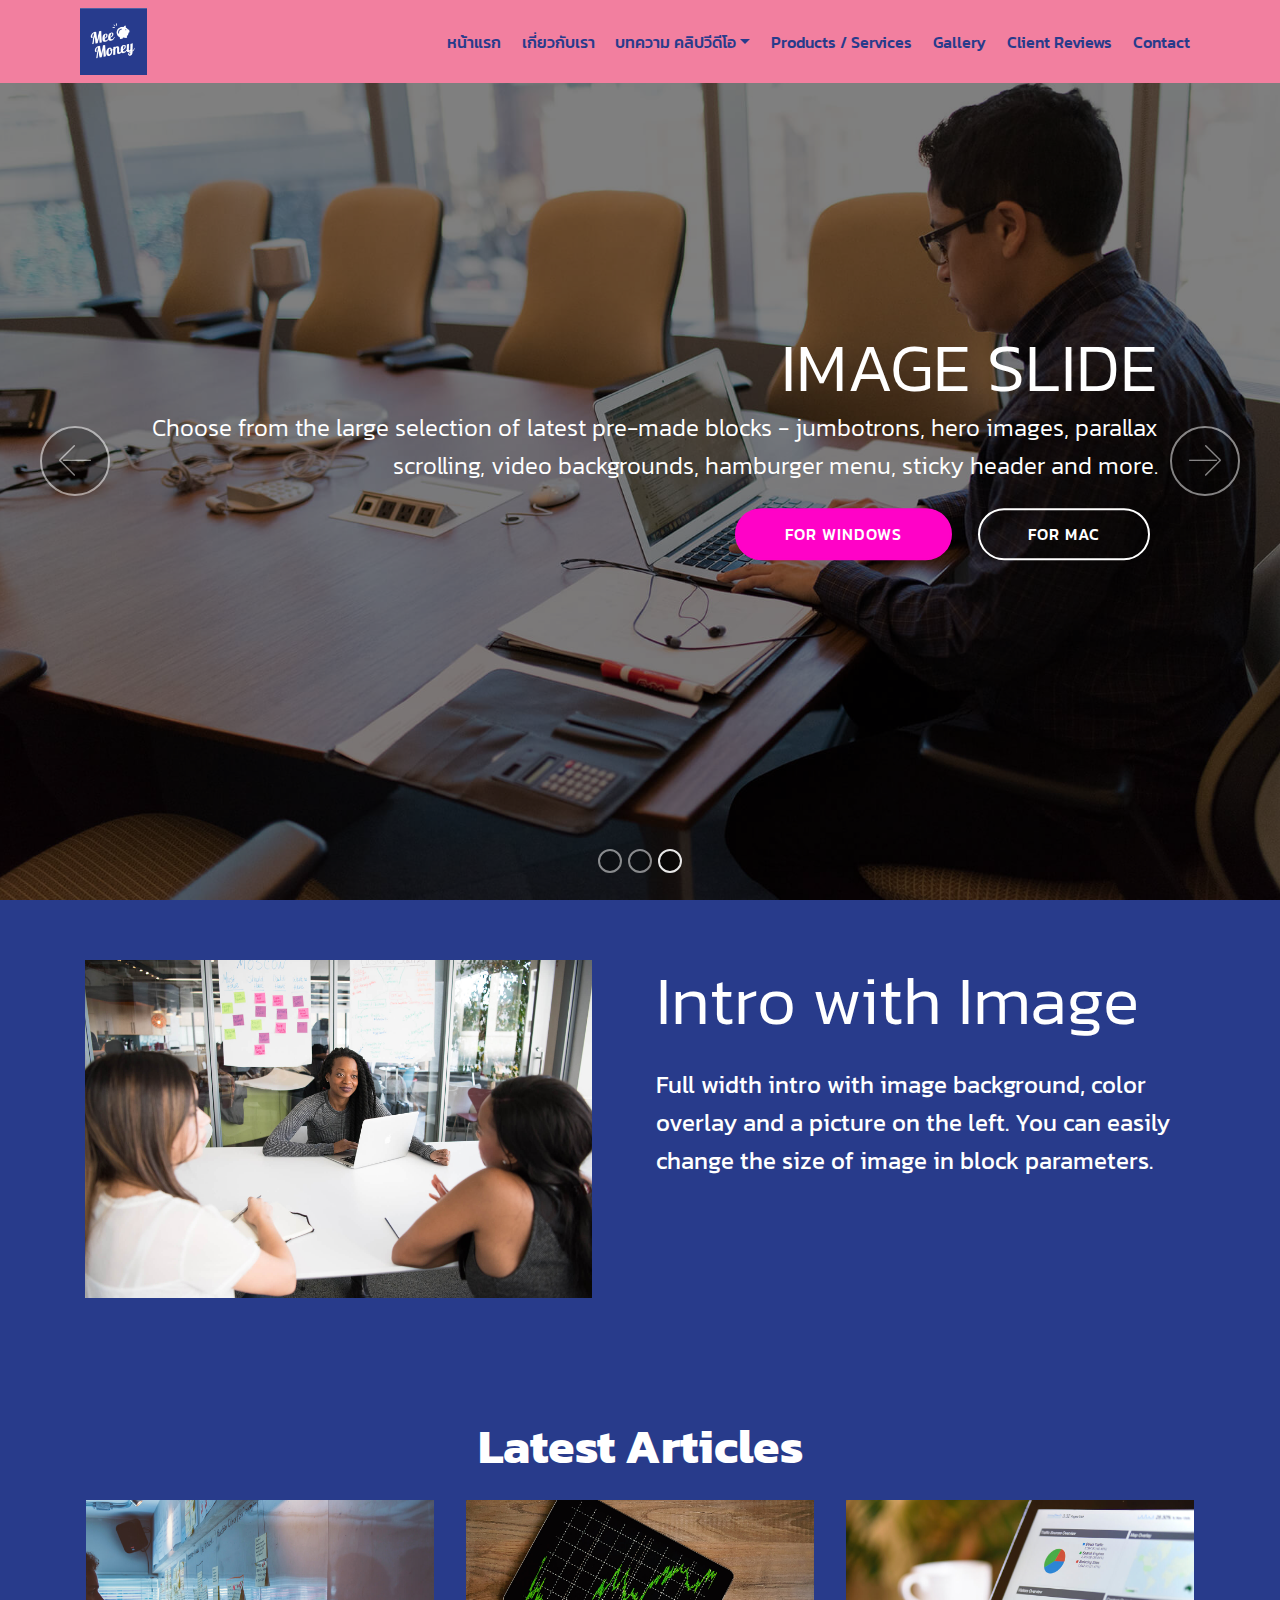
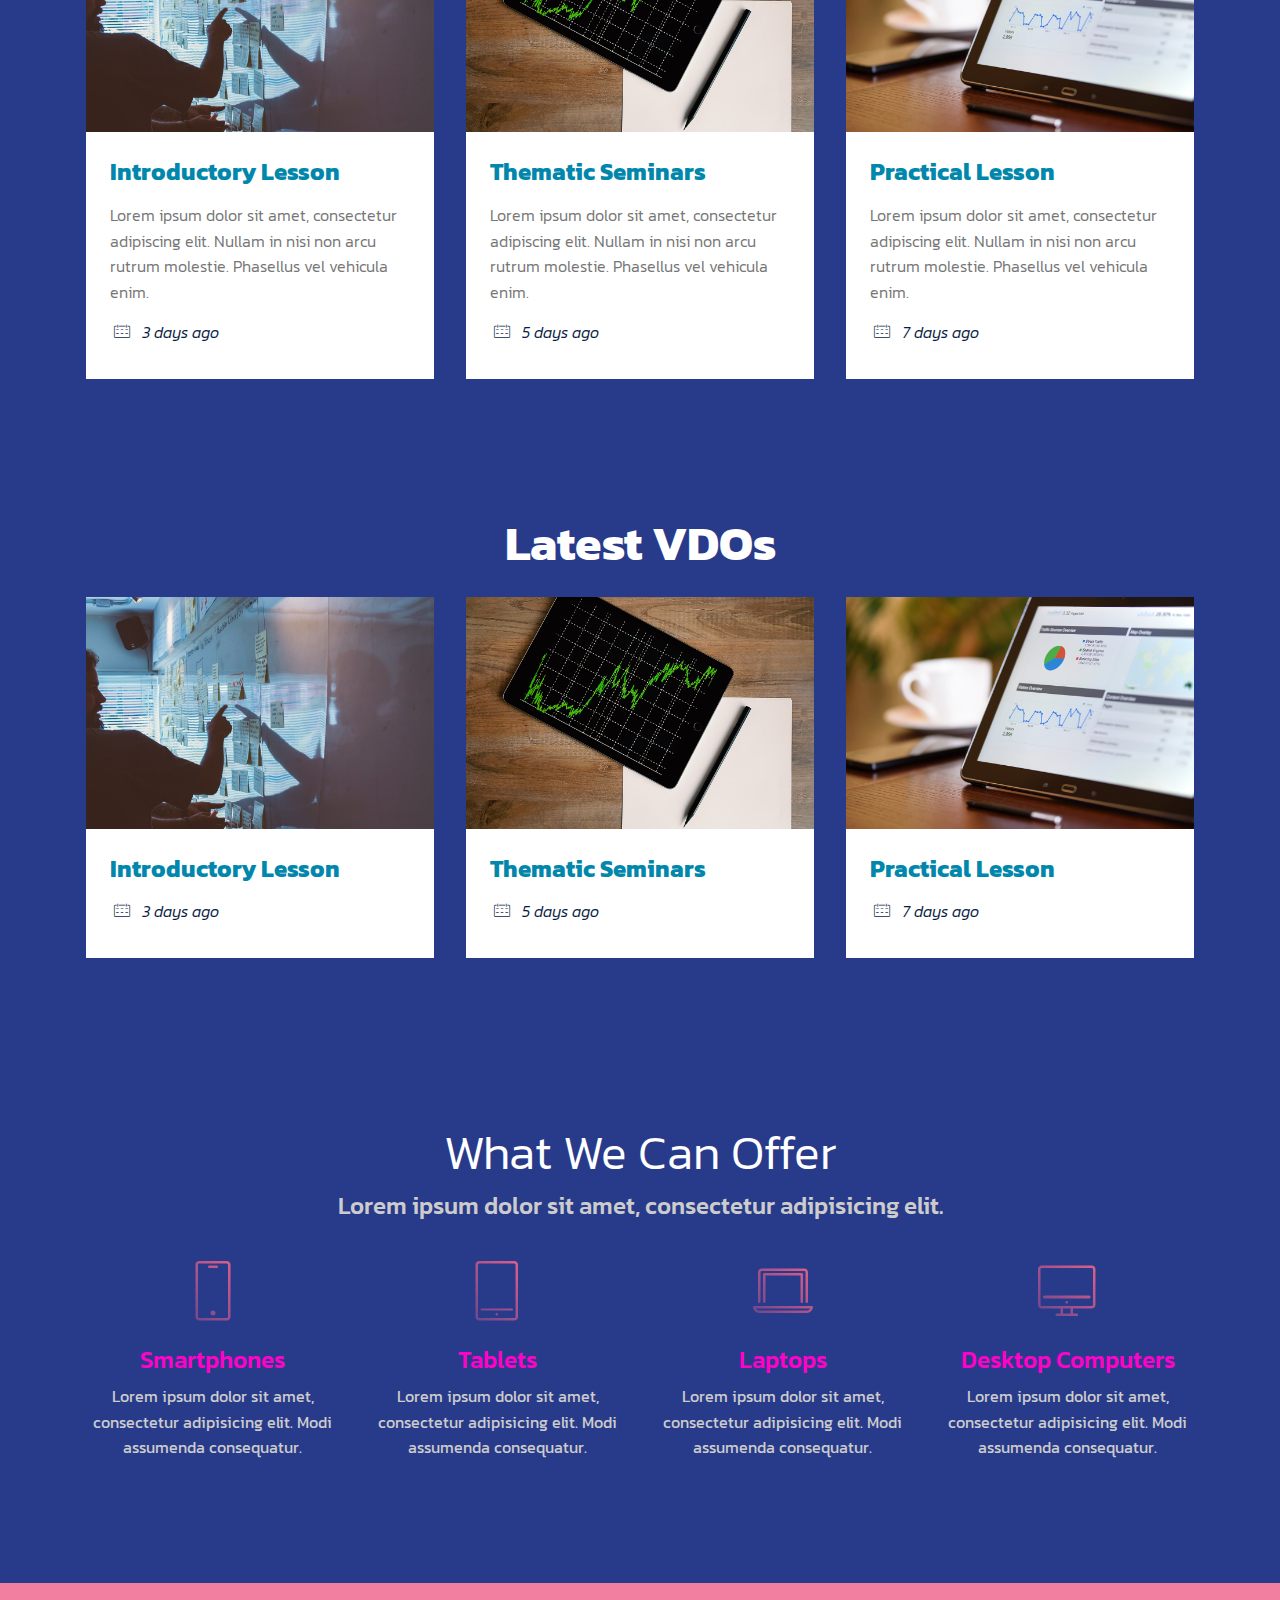
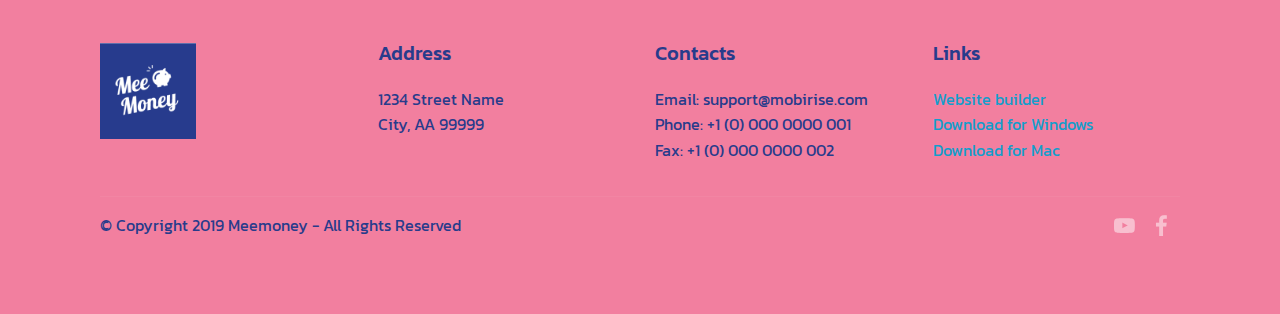
==== commit 8d137197: "create github pages" ====
--- a/index.html
+++ b/index.html
@@ -6,7 +6,7 @@
   <meta http-equiv="X-UA-Compatible" content="IE=edge">
   
   <meta name="viewport" content="width=device-width, initial-scale=1, minimum-scale=1">
-  <link rel="shortcut icon" href="assets/images/logo1.png" type="image/x-icon">
+  <link rel="shortcut icon" href="assets/images/meemoneylogo-122x122.png" type="image/x-icon">
   <meta name="description" content="">
   
   <title>Home</title>
@@ -26,453 +26,377 @@
 
 </head>
 <body>
-  <section class="extMenu5 menu cid-rQ4Oqn45ME" once="menu" id="extMenu2-0">
-
-    
-
-    <nav class="navbar navbar-dropdown align-items-center navbar-fixed-top navbar-toggleable-sm">
-        <div class="menu-content-top">
-
-
-
-            <div class="menu-content-right">
-                <div class="info-widget">
-                    <span class="widget-icon mbr-iconfont mbri-mobile2" style="color: rgb(255, 255, 255); fill: rgb(255, 255, 255);"></span>
-                    <div class="widget-content display-4">
-                        <p class="widget-title mbr-fonts-style display-4">+ (123) 1800-567-8990</p>
-                    </div>
-                </div>
-                <div class="info-widget">
-                    <span class="widget-icon mbr-iconfont mbri-clock" style="color: rgb(255, 255, 255); fill: rgb(255, 255, 255);"></span>
-                    <div class="widget-content display-4">
-                        <p class="widget-title mbr-fonts-style display-4">Mon - Fri: 9:00AM - 5:00PM</p>
-                    </div>
-                </div>
-                <div class="info-widget">
-                    <span class="widget-icon mbr-iconfont mbri-letter" style="color: rgb(255, 255, 255); fill: rgb(255, 255, 255);"></span>
-                    <div class="widget-content mbr-fonts-style">
-                        <p class="widget-title display-4">office@example.com</p>
-                    </div>
-                </div>
-
+  <section class="menu cid-rQCLazmIkv" once="menu" id="menu2-b">
+
+    
+
+    <nav class="navbar navbar-expand beta-menu navbar-dropdown align-items-center navbar-fixed-top navbar-toggleable-sm">
+        <button class="navbar-toggler navbar-toggler-right" type="button" data-toggle="collapse" data-target="#navbarSupportedContent" aria-controls="navbarSupportedContent" aria-expanded="false" aria-label="Toggle navigation">
+            <div class="hamburger">
+                <span></span>
+                <span></span>
+                <span></span>
+                <span></span>
+            </div>
+        </button>
+        <div class="menu-logo">
+            <div class="navbar-brand">
+                <span class="navbar-logo">
+                    <a href="index.html">
+                        <img src="assets/images/meemoneylogo-122x122.png" alt="MeeMoney" title="" style="height: 4.2rem;">
+                    </a>
+                </span>
                 
-
-
-
-
-
-
-
-
-
-
-
-            </div>
-        </div>
-        <div class="menu-bottom">
-
-
-            <div class="menu-logo">
-                <div class="navbar-brand">
-                    <span class="navbar-logo">
-                        <a href="#">
-                            <img src="assets/images/logo1.png" alt="" style="height: 4rem;">
-                        </a>
-                    </span>
-                    <span class="navbar-caption-wrap">
-                        <a href="#" class="brand-name mbr-black text-black mbr-bold display-5">MobiRise</a>
-                    </span>
-                </div>
-            </div>
-
-
-
-            <div class="collapse navbar-collapse" id="navbarSupportedContent">
-                <ul class="navbar-nav nav-dropdown js-float-line" data-app-modern-menu="true">
-                    <li class="nav-item">
-                        <a class="nav-link link mbr-black text-black display-4" href="#">
-                            Home</a>
-                    </li>
-                    <li class="nav-item dropdown">
-                        <a class="nav-link link mbr-black dropdown-toggle text-black display-4" href="#" data-toggle="dropdown-submenu" aria-expanded="true">Campus</a>
-                        <div class="dropdown-menu">
-                            <a class="mbr-black dropdown-item text-black display-4" href="#">New Item</a>
-                            <a class="mbr-black dropdown-item text-black display-4" href="#" aria-expanded="false">New Item</a>
-                            <a class="mbr-black dropdown-item text-black display-4" href="#" aria-expanded="false">New Item</a>
-                        </div>
-                    </li>
-
-                    <li class="nav-item dropdown">
-                        <a class="nav-link link mbr-black dropdown-toggle text-black display-4" href="#" data-toggle="dropdown-submenu" aria-expanded="false">News</a>
-                        <div class="dropdown-menu">
-                            <a class="mbr-black dropdown-item text-black display-4" href="#">New Item</a>
-                            <a class="mbr-black dropdown-item text-black display-4" href="#" aria-expanded="false">New Item</a>
-                            <a class="mbr-black dropdown-item text-black display-4" href="#" aria-expanded="false">New Item</a>
-                        </div>
-                    </li>
-
-                    <li class="nav-item">
-                        <a class="nav-link link mbr-black text-black display-4" href="#">
-                            Contacts</a>
-                    </li>
-                    <li class="nav-item">
-                        <a class="nav-link link mbr-black text-black display-4" href="#">
-                            Blog</a>
-                    </li>
-                    <li class="nav-item">
-                        <a class="nav-link link mbr-black text-black display-4" href="#">
-                            Help</a>
-                    </li>
-                </ul>
-
-                <div class="navbar-buttons mbr-section-btn">
-                    <a class="btn btn-md btn-primary-outline display-4" href="#"> Sign Up</a>
-                </div>
-
-            </div>
-            <button class="navbar-toggler " type="button" data-toggle="collapse" data-target="#navbarSupportedContent" aria-controls="navbarSupportedContent" aria-expanded="false" aria-label="Toggle navigation">
-                <div class="hamburger">
-                    <span></span>
-                    <span></span>
-                    <span></span>
-                    <span></span>
-                </div>
-            </button>
-
-
-
-
-
-
-
+            </div>
+        </div>
+        <div class="collapse navbar-collapse" id="navbarSupportedContent">
+            <ul class="navbar-nav nav-dropdown nav-right" data-app-modern-menu="true"><li class="nav-item">
+                    <a class="nav-link link text-secondary display-4" href="#">หน้าแรก</a>
+                </li><li class="nav-item"><a class="nav-link link text-secondary display-4" href="#">เกี่ยวกับเรา</a></li><li class="nav-item dropdown"><a class="nav-link link text-secondary dropdown-toggle display-4" href="#" data-toggle="dropdown-submenu" aria-expanded="false">
+                        บทความ คลิปวีดีโอ</a><div class="dropdown-menu"><a class="text-secondary dropdown-item display-4" href="#">รายรับรายจ่าย</a><a class="text-secondary dropdown-item display-4" href="#">ประกัน</a><a class="text-secondary dropdown-item display-4" href="#">เกษียณ</a><a class="text-secondary dropdown-item display-4" href="#">ภาษี</a><a class="text-secondary dropdown-item display-4" href="#">มรดก</a></div></li><li class="nav-item"><a class="nav-link link text-secondary display-4" href="#">Products / Services</a></li>
+                <li class="nav-item">
+                    <a class="nav-link link text-secondary display-4" href="#">
+                        Gallery</a>
+                </li><li class="nav-item"><a class="nav-link link text-secondary display-4" href="#">
+                        Client Reviews
+                    </a></li><li class="nav-item"><a class="nav-link link text-secondary display-4" href="#">
+                        Contact</a></li></ul>
+            
         </div>
     </nav>
 </section>
 
-<section class="carousel slide cid-rQ4OFTGAVP" data-interval="false" id="slider1-1">
-
-    
-
-    <div class="full-screen"><div class="mbr-slider slide carousel" data-pause="true" data-keyboard="false" data-ride="false" data-interval="false"><ol class="carousel-indicators"><li data-app-prevent-settings="" data-target="#slider1-1" class=" active" data-slide-to="0"></li><li data-app-prevent-settings="" data-target="#slider1-1" data-slide-to="1"></li><li data-app-prevent-settings="" data-target="#slider1-1" data-slide-to="2"></li></ol><div class="carousel-inner" role="listbox"><div class="carousel-item slider-fullscreen-image active" data-bg-video-slide="false" style="background-image: url(assets/images/background1.jpg);"><div class="container container-slide"><div class="image_wrapper"><div class="mbr-overlay"></div><img src="assets/images/background1.jpg" alt="" title=""><div class="carousel-caption justify-content-center"><div class="col-10 align-center"><h2 class="mbr-fonts-style display-1">FULL SCREEN SLIDER</h2><p class="lead mbr-text mbr-fonts-style display-5">Choose from the large selection of latest pre-made blocks - jumbotrons, hero images, parallax scrolling, video backgrounds, hamburger menu, sticky header and more.</p><div class="mbr-section-btn" buttons="0"><a class="btn btn-success display-4" href="#">FOR WINDOWS</a> <a class="btn  btn-white-outline display-4" href="#">FOR MAC</a></div></div></div></div></div></div><div class="carousel-item slider-fullscreen-image" data-bg-video-slide="false" style="background-image: url(assets/images/background2.jpg);"><div class="container container-slide"><div class="image_wrapper"><div class="mbr-overlay"></div><img src="assets/images/background2.jpg" alt="" title=""><div class="carousel-caption justify-content-center"><div class="col-10 align-left"><h2 class="mbr-fonts-style display-1">VIDEO SLIDE</h2><p class="lead mbr-text mbr-fonts-style display-5">Slide with youtube video background and color overlay. Title and text are aligned to the left.</p><div class="mbr-section-btn" buttons="0"><a class="btn btn-primary display-4" href="#">FOR WINDOWS</a> <a class="btn  btn-white-outline display-4" href="#">FOR MAC</a></div></div></div></div></div></div><div class="carousel-item slider-fullscreen-image" data-bg-video-slide="false" style="background-image: url(assets/images/background3.jpg);"><div class="container container-slide"><div class="image_wrapper"><div class="mbr-overlay"></div><img src="assets/images/background3.jpg" alt="" title=""><div class="carousel-caption justify-content-center"><div class="col-10 align-right"><h2 class="mbr-fonts-style display-1">IMAGE SLIDE</h2><p class="lead mbr-text mbr-fonts-style display-5">Choose from the large selection of latest pre-made blocks - jumbotrons, hero images, parallax scrolling, video backgrounds, hamburger menu, sticky header and more.</p><div class="mbr-section-btn" buttons="0"><a class="btn btn-info display-4" href="#">FOR WINDOWS</a> <a class="btn  btn-white-outline display-4" href="#">FOR MAC</a></div></div></div></div></div></div></div><a data-app-prevent-settings="" class="carousel-control carousel-control-prev" role="button" data-slide="prev" href="#slider1-1"><span aria-hidden="true" class="mbri-left mbr-iconfont"></span><span class="sr-only">Previous</span></a><a data-app-prevent-settings="" class="carousel-control carousel-control-next" role="button" data-slide="next" href="#slider1-1"><span aria-hidden="true" class="mbri-right mbr-iconfont"></span><span class="sr-only">Next</span></a></div></div>
-
-</section>
-
-<section class="features1 cid-rQ4P7JMzmT" id="extFeatures69-3">
-
-    
-
-    
+<section class="carousel slide cid-rQCNCkWtQS" data-interval="false" id="slider1-d">
+
+    
+
+    <div class="full-screen"><div class="mbr-slider slide carousel" data-pause="true" data-keyboard="false" data-ride="false" data-interval="false"><ol class="carousel-indicators"><li data-app-prevent-settings="" data-target="#slider1-d" data-slide-to="0"></li><li data-app-prevent-settings="" data-target="#slider1-d" data-slide-to="1"></li><li data-app-prevent-settings="" data-target="#slider1-d" class=" active" data-slide-to="2"></li></ol><div class="carousel-inner" role="listbox"><div class="carousel-item slider-fullscreen-image" data-bg-video-slide="false" style="background-image: url(assets/images/background1.jpg);"><div class="container container-slide"><div class="image_wrapper"><div class="mbr-overlay"></div><img src="assets/images/background1.jpg" alt="" title=""><div class="carousel-caption justify-content-center"><div class="col-10 align-center"><h2 class="mbr-fonts-style display-1">FULL SCREEN SLIDER</h2><p class="lead mbr-text mbr-fonts-style display-5">Choose from the large selection of latest pre-made blocks - jumbotrons, hero images, parallax scrolling, video backgrounds, hamburger menu, sticky header and more.</p><div class="mbr-section-btn" buttons="0"><a class="btn btn-success display-4" href="#">FOR WINDOWS</a> <a class="btn  btn-white-outline display-4" href="#">FOR MAC</a></div></div></div></div></div></div><div class="carousel-item slider-fullscreen-image" data-bg-video-slide="false" style="background-image: url(assets/images/background2.jpg);"><div class="container container-slide"><div class="image_wrapper"><div class="mbr-overlay"></div><img src="assets/images/background2.jpg" alt="" title=""><div class="carousel-caption justify-content-center"><div class="col-10 align-left"><h2 class="mbr-fonts-style display-1">VIDEO SLIDE</h2><p class="lead mbr-text mbr-fonts-style display-5">Slide with youtube video background and color overlay. Title and text are aligned to the left.</p><div class="mbr-section-btn" buttons="0"><a class="btn btn-primary display-4" href="#">FOR WINDOWS</a> <a class="btn  btn-white-outline display-4" href="#">FOR MAC</a></div></div></div></div></div></div><div class="carousel-item slider-fullscreen-image active" data-bg-video-slide="false" style="background-image: url(assets/images/background3.jpg);"><div class="container container-slide"><div class="image_wrapper"><div class="mbr-overlay"></div><img src="assets/images/background3.jpg" alt="" title=""><div class="carousel-caption justify-content-center"><div class="col-10 align-right"><h2 class="mbr-fonts-style display-1">IMAGE SLIDE</h2><p class="lead mbr-text mbr-fonts-style display-5">Choose from the large selection of latest pre-made blocks - jumbotrons, hero images, parallax scrolling, video backgrounds, hamburger menu, sticky header and more.</p><div class="mbr-section-btn" buttons="0"><a class="btn btn-info display-4" href="#">FOR WINDOWS</a> <a class="btn  btn-white-outline display-4" href="#">FOR MAC</a></div></div></div></div></div></div></div><a data-app-prevent-settings="" class="carousel-control carousel-control-prev" role="button" data-slide="prev" href="#slider1-d"><span aria-hidden="true" class="mbri-left mbr-iconfont"></span><span class="sr-only">Previous</span></a><a data-app-prevent-settings="" class="carousel-control carousel-control-next" role="button" data-slide="next" href="#slider1-d"><span aria-hidden="true" class="mbri-right mbr-iconfont"></span><span class="sr-only">Next</span></a></div></div>
+
+</section>
+
+<section class="header3 cid-rQCNSZNzqV" id="header3-e">
+
+    
+
+    
+
     <div class="container">
-        <div class="row">
-
-            <div class="card col-12 col-md-6 col-lg-4">
-                <div class="card-img">
-                    <img src="assets/images/1.jpg" alt="">
-                </div>
-                <div class="card-box pt-4">
-                    <h5 class="card-subtitle align-center pb-4 mbr-fonts-style display-7">JULY 13 - NOVEMBER 14, 2019</h5>
-                    <h4 class="card-title align-center pb-1 mbr-bold mbr-fonts-style display-5">Stray gleams steal into the inner
-                        sanctuary</h4>
-                    <p class="mbr-text align-center pb-3 mbr-fonts-style display-7">
-                        Lorem ipsum dolor sit amet, consectetur adipiscing elit. Integer ullamcorper elementum felis in
-                        bibendum. Proin vitae turpis ipsum.</p>
-                    <h5 class="link align-center mbr-fonts-style display-7"><a href="#" class="text-black">
-                            READ MORE</a></h5>
-                </div>
-            </div>
-
-            <div class="card col-12 col-md-6 col-lg-4">
-                <div class="card-img">
-                    <img src="assets/images/3.jpg" alt="">
-                </div>
-                <div class="card-box pt-4">
-                    <h5 class="card-subtitle align-center pb-4 mbr-fonts-style display-7">JULY 15 - NOVEMBER 16, 2019</h5>
-                    <h4 class="card-title align-center pb-1 mbr-bold mbr-fonts-style display-5">Absorbed in the exquisite sense of
-                        tranquil</h4>
-                    <p class="mbr-text align-center pb-3 mbr-fonts-style display-7">
-                        Lorem ipsum dolor sit amet, consectetur adipiscing elit. Integer ullamcorper elementum felis in
-                        bibendum. Proin vitae turpis ipsum.</p>
-                    <h5 class="link align-center mbr-fonts-style display-7"><a href="#" class="text-black">
-                            READ MORE</a></h5>
-                </div>
-            </div>
-
-            <div class="card col-12 col-md-6 col-lg-4">
-                <div class="card-img">
-                    <img src="assets/images/38.jpg" alt="">
-                </div>
-                <div class="card-box pt-4">
-                    <h5 class="card-subtitle pb-4 align-center mbr-fonts-style display-7">JULY 17 - NOVEMBER 19, 2019</h5>
-                    <h4 class="card-title align-center pb-1 mbr-bold mbr-fonts-style display-5">The meridian sun strikes the upper
-                        surface</h4>
-                    <p class="mbr-text align-center pb-3 mbr-fonts-style display-7">
-                        Lorem ipsum dolor sit amet, consectetur adipiscing elit. Integer ullamcorper elementum felis in
-                        bibendum. Proin vitae turpis ipsum.</p>
-                    <h5 class="link align-center mbr-fonts-style display-7"><a href="#" class="text-black">
-                            READ MORE</a></h5>
-                </div>
-            </div>
-
-            
-
-        </div>
-
+        <div class="media-container-row">
+            <div class="mbr-figure" style="width: 100%;">
+                <img src="assets/images/background2.jpg" alt="">
+            </div>
+
+            <div class="media-content">
+                <h1 class="mbr-section-title mbr-white pb-3 mbr-fonts-style display-1">
+                    Intro with Image
+                </h1>
+                
+                <div class="mbr-section-text mbr-white pb-3 ">
+                    <p class="mbr-text mbr-fonts-style display-5">
+                        Full width intro with image background, color overlay and a picture on the left. You can easily change the size of image in block parameters.
+                    </p>
+                </div>
+                
+            </div>
+        </div>
     </div>
 
 </section>
 
-<section class="extFeatures cid-rQ4Pggj7T4" id="extFeatures51-4">
+<section class="extFeatures cid-rQCOlrxm2q" id="extFeatures23-f">
 
     
 
     
     <div class="container">
-        <h2 class="mbr-section-title pb-2 mbr-bold mbr-fonts-style align-center display-2">Features</h2>
-
-        <h3 class="mbr-section-sub-title pb-4 mbr-normal mbr-fonts-style align-center display-4">Lorem ipsum dolor sit amet, consectetur elit</h3>
-
+        <div class="row justify-content-center">
+            <div class="col-md-12">
+                <h2 class="mbr-section-title pb-2 mbr-bold mbr-fonts-style align-left display-2">Latest Articles</h2>
+                
+
+            </div>
+        </div>
         <div class="row row-content justify-content-center">
-
-
-            <div class="card col-12 col-lg-3 col-md-6 pb-md-4 pb-lg-0">
-                <div class="card-wrapper">
-                    <div class="card-img small">
-                        <img src="assets/images/05.jpg" title="" alt="">
-                    </div>
-                    <div class="card-box">
-                        <h4 class="card-title mbr-fonts-style mbr-white mbr-bold display-5">Сopywriting</h4>
-                        
-
-                    </div>
-                </div>
-            </div>
-
-
-            <div class="card col-12 col-lg-3 col-md-6 pb-md-4 pb-lg-0">
-                <div class="card-wrapper">
-                    <div class="card-img small">
-                        <img src="assets/images/06.jpg" title="" alt="">
-                    </div>
-                    <div class="card-box">
-                        <h4 class="card-title mbr-fonts-style mbr-white mbr-bold display-5">Economics</h4>
-                        
-
-                    </div>
-                </div>
-            </div>
-
-            <div class="card col-12 col-lg-3 col-md-6">
-                <div class="card-wrapper">
-                    <div class="card-img small">
-                        <img src="assets/images/07.jpg" title="" alt="">
-                    </div>
-                    <div class="card-box">
-                        <h4 class="card-title mbr-fonts-style mbr-white mbr-bold display-5">Politics</h4>
-                        
-
-                    </div>
-                </div>
-            </div>
-
-
-            <div class="card col-12 col-lg-3 col-md-6 last-child">
-                <div class="card-wrapper">
-                    <div class="card-img small">
-                        <img src="assets/images/08.jpg" title="" alt="">
-                    </div>
-                    <div class="card-box">
-                        <h4 class="card-title mbr-fonts-style mbr-white mbr-bold display-5">Design</h4>
-                        
-
-                    </div>
-                </div>
-            </div>
-
-
-            
-
-
-            
-
-            
-
-
-            
-
-
-        </div>
-
+            <div class="card p-3 col-12 col-md-6 col-lg-4">
+                <div class="card-wrapper">
+                    <div class="card-img">
+                        <img src="assets/images/01.jpg" title="">
+                    </div>
+                    <div class="card-box">
+                        <h4 class="card-title mbr-fonts-style mbr-bold display-5">
+                            Introductory Lesson</h4>
+                        <p class="mbr-text mbr-fonts-style card-text mbr-normal display-4">
+                            Lorem ipsum dolor sit amet, consectetur adipiscing elit. Nullam in nisi non arcu rutrum molestie. Phasellus vel vehicula
+                            enim.
+                        </p>
+                        <div class="ico-line">
+                            <div class="px-1 pb-3 pr-2 mbr-iconfont mbr-iconfont-social mbri-calendar" style="color: rgb(10, 28, 68); fill: rgb(10, 28, 68);" media-simple="true"></div>
+                            <h3 class="rev mbr-fonts-style display-4">
+                                <em>3 days ago</em>
+                            </h3>
+                        </div>
+                        
+                    </div>
+                </div>
+            </div>
+
+            <div class="card p-3 col-12 col-md-6 col-lg-4">
+                <div class="card-wrapper">
+                    <div class="card-img">
+                        <img src="assets/images/02.jpg" title="">
+                    </div>
+                    <div class="card-box">
+                        <h4 class="card-title mbr-fonts-style mbr-bold display-5">
+                            Thematic Seminars
+                        </h4>
+                        <p class="mbr-text mbr-fonts-style card-text mbr-normal display-4">
+                            Lorem ipsum dolor sit amet, consectetur adipiscing elit. Nullam in nisi non arcu rutrum molestie. Phasellus vel vehicula
+                            enim.
+                        </p>
+                        <div class="ico-line">
+                            <div class="px-1 pb-3 pr-2 mbr-iconfont mbr-iconfont-social mbri-calendar" style="color: rgb(10, 28, 68); fill: rgb(10, 28, 68);" media-simple="true"></div>
+                            <h3 class="rev mbr-fonts-style display-4">
+                                <em>5 days ago</em>
+                            </h3>
+                        </div>
+                        
+                    </div>
+                </div>
+            </div>
+
+            <div class="card p-3 col-12 col-md-6 col-lg-4">
+                <div class="card-wrapper">
+                    <div class="card-img">
+                        <img src="assets/images/03.jpg" title="">
+                    </div>
+                    <div class="card-box">
+                        <h4 class="card-title mbr-fonts-style mbr-bold display-5">Practical
+                            Lesson
+                        </h4>
+                        <p class="mbr-text mbr-fonts-style card-text mbr-normal display-4">
+                            Lorem ipsum dolor sit amet, consectetur adipiscing elit. Nullam in nisi non arcu rutrum molestie. Phasellus vel vehicula
+                            enim.
+                        </p>
+                        <div class="ico-line">
+                            <div class="px-1 pb-3 pr-2 mbr-iconfont mbr-iconfont-social mbri-calendar" style="color: rgb(10, 28, 68); fill: rgb(10, 28, 68);" media-simple="true"></div>
+                            <h3 class="rev mbr-fonts-style display-4">
+                                <em>7 days ago</em>
+                            </h3>
+                        </div>
+                        
+                    </div>
+                </div>
+            </div>
+
+
+        </div>
     </div>
 </section>
 
-<section class="features17 cid-rQ4PtqlGqm" id="features17-6">
-    
-    
-
-    
-    <div class="container-fluid">
-        <div class="media-container-row">
-            <div class="card p-3 col-12 col-md-6 col-lg-3">
-                <div class="card-wrapper">
-                    <div class="card-img">
-                        <img src="assets/images/background1.jpg" alt="">
-                    </div>
-                    <div class="card-box">
-                        <h4 class="card-title pb-3 mbr-fonts-style display-7">
-                            No Coding
-                        </h4>
-                        <p class="mbr-text mbr-fonts-style display-7">
-                            Mobirise is an easy website builder - just drop site elements to your page, add content and style it to look the way you like.
-                        </p>
-                    </div>
-                </div>
-            </div>
-
-            <div class="card p-3 col-12 col-md-6 col-lg-3">
-                <div class="card-wrapper">
-                    <div class="card-img">
-                        <img src="assets/images/background2.jpg" alt="">
-                    </div>
-                    <div class="card-box">
-                        <h4 class="card-title pb-3 mbr-fonts-style display-7">
-                            Mobile Friendly
-                        </h4>
-                        <p class="mbr-text mbr-fonts-style display-7">
-                            All sites you make with Mobirise are mobile-friendly. You don't have to create a special mobile version of your site.
-                        </p>
-                    </div>
-                </div>
-            </div>
-
-            <div class="card p-3 col-12 col-md-6 col-lg-3">
-                <div class="card-wrapper">
-                    <div class="card-img">
-                        <img src="assets/images/background3.jpg" alt="">
-                    </div>
-                    <div class="card-box">
-                        <h4 class="card-title pb-3 mbr-fonts-style display-7">
-                            Unique Styles
-                        </h4>
-                        <p class="mbr-text mbr-fonts-style display-7">
-                            Mobirise offers many site blocks in several themes, and though these blocks are pre-made, they are flexible.
-                        </p>
-                    </div>
-                </div>
-            </div>
-
-            <div class="card p-3 col-12 col-md-6 col-lg-3">
-                <div class="card-wrapper">
-                    <div class="card-img">
-                        <img src="assets/images/background4.jpg" alt="">
-                    </div>
-                    <div class="card-box">
-                        <h4 class="card-title pb-3 mbr-fonts-style display-7">
-                            Unlimited Sites
-                        </h4>
-                        <p class="mbr-text mbr-fonts-style display-7">
-                           Mobirise gives you the freedom to develop as many websites as you like given the fact that it is a desktop app.
-                        </p>
-                    </div>
-                </div>
-            </div>
-            
-            
+<section class="extFeatures cid-rQCOG4J9yW" id="extFeatures23-g">
+
+    
+
+    
+    <div class="container">
+        <div class="row justify-content-center">
+            <div class="col-md-12">
+                <h2 class="mbr-section-title pb-2 mbr-bold mbr-fonts-style align-left display-2">Latest VDOs</h2>
+                
+
+            </div>
+        </div>
+        <div class="row row-content justify-content-center">
+            <div class="card p-3 col-12 col-md-6 col-lg-4">
+                <div class="card-wrapper">
+                    <div class="card-img">
+                        <img src="assets/images/01.jpg" title="">
+                    </div>
+                    <div class="card-box">
+                        <h4 class="card-title mbr-fonts-style mbr-bold display-5">
+                            Introductory Lesson</h4>
+                        
+                        <div class="ico-line">
+                            <div class="px-1 pb-3 pr-2 mbr-iconfont mbr-iconfont-social mbri-calendar" style="color: rgb(10, 28, 68); fill: rgb(10, 28, 68);" media-simple="true"></div>
+                            <h3 class="rev mbr-fonts-style display-4">
+                                <em>3 days ago</em>
+                            </h3>
+                        </div>
+                        
+                    </div>
+                </div>
+            </div>
+
+            <div class="card p-3 col-12 col-md-6 col-lg-4">
+                <div class="card-wrapper">
+                    <div class="card-img">
+                        <img src="assets/images/02.jpg" title="">
+                    </div>
+                    <div class="card-box">
+                        <h4 class="card-title mbr-fonts-style mbr-bold display-5">
+                            Thematic Seminars
+                        </h4>
+                        
+                        <div class="ico-line">
+                            <div class="px-1 pb-3 pr-2 mbr-iconfont mbr-iconfont-social mbri-calendar" style="color: rgb(10, 28, 68); fill: rgb(10, 28, 68);" media-simple="true"></div>
+                            <h3 class="rev mbr-fonts-style display-4">
+                                <em>5 days ago</em>
+                            </h3>
+                        </div>
+                        
+                    </div>
+                </div>
+            </div>
+
+            <div class="card p-3 col-12 col-md-6 col-lg-4">
+                <div class="card-wrapper">
+                    <div class="card-img">
+                        <img src="assets/images/03.jpg" title="">
+                    </div>
+                    <div class="card-box">
+                        <h4 class="card-title mbr-fonts-style mbr-bold display-5">Practical
+                            Lesson
+                        </h4>
+                        
+                        <div class="ico-line">
+                            <div class="px-1 pb-3 pr-2 mbr-iconfont mbr-iconfont-social mbri-calendar" style="color: rgb(10, 28, 68); fill: rgb(10, 28, 68);" media-simple="true"></div>
+                            <h3 class="rev mbr-fonts-style display-4">
+                                <em>7 days ago</em>
+                            </h3>
+                        </div>
+                        
+                    </div>
+                </div>
+            </div>
+
+
         </div>
     </div>
 </section>
 
-<section class="mbr-section info1 cid-rQ4Poxprsw" id="info1-5">
-
+<section class="extFeatures cid-rQCPsLCbc5" id="extFeatures6-i">
+    
     
 
     
     <div class="container">
-        <div class="row justify-content-center content-row">
-            <div class="media-container-column title col-12 col-lg-7 col-md-6">
-                <h3 class="mbr-section-subtitle align-left mbr-light pb-3 mbr-fonts-style display-5">
-                    Create awesome mobile-friendly websites
-                </h3>
-                <h2 class="align-left mbr-bold mbr-fonts-style display-2">
-                    PRE MADE BLOCKS
-                </h2>
-            </div>
-            <div class="media-container-column col-12 col-lg-3 col-md-4">
-                <div class="mbr-section-btn align-right py-4">
-                    <a class="btn btn-primary display-4" href="#">SEE LEARN MORE</a>
+        <h2 class="mbr-section-title align-center mbr-fonts-style display-2">
+            What We Can Offer
+        </h2>
+        <h3 class="mbr-section-subtitle display-5 align-center mbr-fonts-style">
+            Lorem ipsum dolor sit amet, consectetur adipisicing elit.
+        </h3>
+        <div class="row justify-content-center pt-3">
+            <div class="card p-3 col-12 col-md-6 col-xl-3 col-lg-3">
+                <div class="card-wrap">
+                    <div class="card-img pb-4 align-center">
+                        <span class="mbri-mobile mbr-iconfont"></span>
+                    </div>
+                    <div class="card-box">
+                        <h4 class="card-title mbr-fonts-style align-center display-5">
+                            Smartphones
+                        </h4>
+                        <p class="mbr-text mbr-fonts-style align-center display-7">
+                            Lorem ipsum dolor sit amet, consectetur adipisicing elit. Modi assumenda consequatur.           
+                        </p>
+                    </div>
+                </div>
+            </div>
+
+            <div class="card p-3 col-12 col-md-6 col-xl-3 col-lg-3">
+                <div class="card-wrap">
+                    <div class="card-img pb-4 align-center">
+                        <span class="mbri-tablet-vertical mbr-iconfont"></span>
+                    </div>
+                    <div class="card-box">
+                        <h4 class="card-title mbr-fonts-style align-center display-5">
+                            Tablets
+                        </h4>
+                        <p class="mbr-text mbr-fonts-style align-center display-7">
+                           Lorem ipsum dolor sit amet, consectetur adipisicing elit. Modi assumenda consequatur.
+                        </p>
+                    </div>
+                </div>
+            </div>
+
+            <div class="card p-3 col-12 col-md-6 col-xl-3 col-lg-3">
+                <div class="card-wrap">
+                    <div class="card-img pb-4 align-center">
+                        <span class="mbri-laptop mbr-iconfont"></span>
+                    </div>
+                    <div class="card-box">
+                        <h4 class="card-title mbr-fonts-style align-center display-5">
+                            Laptops
+                        </h4>
+                        <p class="mbr-text mbr-fonts-style align-center display-7">
+                            Lorem ipsum dolor sit amet, consectetur adipisicing elit. Modi assumenda consequatur.
+                        </p>
+                    </div>
+                </div>
+            </div>
+
+            <div class="card p-3 col-12 col-md-6 col-xl-3 col-lg-3">
+                <div class="card-wrap">
+                    <div class="card-img pb-4 align-center">
+                        <span class="mbri-desktop mbr-iconfont"></span>
+                    </div>
+                    <div class="card-box">
+                        <h4 class="card-title mbr-fonts-style align-center display-5">
+                            Desktop Computers
+                        </h4>
+                        <p class="mbr-text mbr-fonts-style align-center display-7">
+                            Lorem ipsum dolor sit amet, consectetur adipisicing elit. Modi assumenda consequatur.
+                        </p>
+                    </div>
                 </div>
             </div>
         </div>
     </div>
 </section>
 
-<section class="footer3 cid-rQ4PB71l80" id="footer3-7">
+<section class="cid-rQCQ0pIi2N" id="footer1-j">
 
     
 
     
 
     <div class="container">
-        <div class="media-container-row content">
-            <div class="col-md-2 col-sm-4">
-                <div class="mb-3 img-logo">
+        <div class="media-container-row content text-white">
+            <div class="col-12 col-md-3">
+                <div class="media-wrap">
                     <a href="#">
-                         <img src="assets/images/logo2.png" alt="">
+                        <img src="assets/images/meemoneylogo-122x122.png" alt="" title="">
                     </a>
                 </div>
-                <p class="mbr-fonts-style foot-logo display-7">
-                    MOBIRISE
+            </div>
+            <div class="col-12 col-md-3 mbr-fonts-style display-7">
+                <h5 class="pb-3">
+                    Address
+                </h5>
+                <p class="mbr-text">
+                    1234 Street Name
+                    <br>City, AA 99999
                 </p>
             </div>
-            <div class="col-md-3 col-sm-4">
-                <p class="mb-4 mbr-fonts-style foot-title display-7">
-                    RECENT NEWS
+            <div class="col-12 col-md-3 mbr-fonts-style display-7">
+                <h5 class="pb-3">
+                    Contacts
+                </h5>
+                <p class="mbr-text">
+                    Email: support@mobirise.com
+                    <br>Phone: +1 (0) 000 0000 001
+                    <br>Fax: +1 (0) 000 0000 002
                 </p>
-                <p class="mbr-text mbr-links-column mbr-fonts-style display-7">
-                    <a href="#" class="text-black">About us</a>
-                    <br><a href="#" class="text-black">Services</a>
-                    <br><a href="#" class="text-black">Selected Work</a>
-                    <br><a href="#" class="text-black">Get In Touch</a>
-                    <br><a href="#" class="text-black">Careers</a>
+            </div>
+            <div class="col-12 col-md-3 mbr-fonts-style display-7">
+                <h5 class="pb-3">
+                    Links
+                </h5>
+                <p class="mbr-text">
+                    <a class="text-primary" href="#">Website builder</a>
+                    <br><a class="text-primary" href="#">Download for Windows</a>
+                    <br><a class="text-primary" href="#">Download for Mac</a>
                 </p>
-            </div>
-            <div class="col-md-3 col-sm-4">
-                <p class="mb-4 mbr-fonts-style foot-title display-7">
-                    CATEGORIES
-                </p>
-                <p class="mbr-text mbr-fonts-style mbr-links-column display-7">
-                    <a href="#" class="text-black">Business</a>
-                    <br><a href="#" class="text-black">Design</a>
-                    <br><a href="#" class="text-black">Real life</a>
-                    <br><a href="#" class="text-black">Science</a>
-                    <br><a href="#" class="text-black">Tech</a>
-                </p>
-            </div>
-            <div class="col-md-4 col-sm-12">
-                <p class="mb-4 mbr-fonts-style foot-title display-7">
-                    SUBSCRIBE
-                </p>
-                <p class="mbr-text form-text mbr-fonts-style display-7">
-                    Get monthly updates and free resources.
-                </p>
-                <div class="media-container-column" data-form-type="formoid">
-                    <!---Formbuilder Form--->
-                    <form action="https://mobirise.com/" method="POST" class="mbr-form form-with-styler" data-form-title="Mobirise Form"><input type="hidden" name="email" data-form-email="true" value="0kSSoREJ3uIL5gwmMso1+C9TV5ls8hyS7mOcyFpqRTTPqZJ2vTd+rbAT7qzCp5EpRiWNVFM286RplzaqZkKKsKQhePHZMHSbWFoG6IrYlhBhrNz/fYKTGyeaYMaSrDRW.XrP1HXSOWnhb6C43ppW01wEHFizq/ZdlPtxA8BbAfoumoQRMdvoNNpnGLj+DgIW9D00qJNv5zMxo79sRSs5/VerKvAGgDFVE3xDFRSxWPiQexSEwEXUbttVPVtOSpWY+">
-                        <div class="row form-inline justify-content-center">
-                            <div hidden="hidden" data-form-alert="" class="alert alert-success col-12">Thanks for filling out the form!</div>
-                            <div hidden="hidden" data-form-alert-danger="" class="alert alert-danger col-12">
-                            </div>
-                        </div>
-                        <div class="dragArea row form-inline justify-content-center">
-                            <div class="col-auto form-group " data-for="email">
-                                <input type="email" name="email" placeholder="Email" data-form-field="Email" required="required" class="form-control input-sm input-inverse my-2 display-7" id="email-footer3-7">
-                            </div>
-                            <div class="col-auto input-group-btn  m-2">
-                                <button type="submit" class="btn btn-primary m-0 display-4">Subscribe</button>
-                            </div>
-                        </div>
-                    </form><!---Formbuilder Form--->
-                </div>
-
             </div>
         </div>
         <div class="footer-lower">
@@ -481,17 +405,17 @@
                     <hr>
                 </div>
             </div>
-            <div class="media-container-row">
+            <div class="media-container-row mbr-white">
                 <div class="col-sm-6 copyright">
                     <p class="mbr-text mbr-fonts-style display-7">
-                        © Copyright 2019 Mobirise - All Rights Reserved
+                        © Copyright 2019 Meemoney - All Rights Reserved
                     </p>
                 </div>
                 <div class="col-md-6">
                     <div class="social-list align-right">
                         <div class="soc-item">
                             <a href="https://twitter.com/mobirise" target="_blank">
-                                <span class="socicon-twitter socicon mbr-iconfont mbr-iconfont-social"></span>
+                                <span class="mbr-iconfont mbr-iconfont-social socicon-youtube socicon"></span>
                             </a>
                         </div>
                         <div class="soc-item">
@@ -499,26 +423,10 @@
                                 <span class="socicon-facebook socicon mbr-iconfont mbr-iconfont-social"></span>
                             </a>
                         </div>
-                        <div class="soc-item">
-                            <a href="https://www.youtube.com/c/mobirise" target="_blank">
-                                <span class="socicon-youtube socicon mbr-iconfont mbr-iconfont-social"></span>
-                            </a>
-                        </div>
-                        <div class="soc-item">
-                            <a href="https://instagram.com/mobirise" target="_blank">
-                                <span class="socicon-instagram socicon mbr-iconfont mbr-iconfont-social"></span>
-                            </a>
-                        </div>
-                        <div class="soc-item">
-                            <a href="https://plus.google.com/u/0/+Mobirise" target="_blank">
-                                <span class="socicon-googleplus socicon mbr-iconfont mbr-iconfont-social"></span>
-                            </a>
-                        </div>
-                        <div class="soc-item">
-                            <a href="https://www.behance.net/Mobirise" target="_blank">
-                                <span class="socicon-behance socicon mbr-iconfont mbr-iconfont-social"></span>
-                            </a>
-                        </div>
+                        
+                        
+                        
+                        
                     </div>
                 </div>
             </div>
--- a/assets/mobirise/css/mbr-additional.css
+++ b/assets/mobirise/css/mbr-additional.css
@@ -1,4 +1,4 @@
-@import url(https://fonts.googleapis.com/css?family=Rubik:300,300i,400,400i,500,500i,700,700i,900,900i&display=swap);
+@import url(https://fonts.googleapis.com/css?family=Kanit:100,100i,200,200i,300,300i,400,400i,500,500i,600,600i,700,700i,800,800i,900,900i&display=swap);
 
 
 
@@ -8,7 +8,7 @@
   font-family: Rubik;
 }
 .display-1 {
-  font-family: 'Rubik', sans-serif;
+  font-family: 'Kanit', sans-serif;
   font-size: 4.25rem;
   font-display: swap;
 }
@@ -16,7 +16,7 @@
   font-size: 6.8rem;
 }
 .display-2 {
-  font-family: 'Rubik', sans-serif;
+  font-family: 'Kanit', sans-serif;
   font-size: 3rem;
   font-display: swap;
 }
@@ -24,7 +24,7 @@
   font-size: 4.8rem;
 }
 .display-4 {
-  font-family: 'Rubik', sans-serif;
+  font-family: 'Kanit', sans-serif;
   font-size: 1rem;
   font-display: swap;
 }
@@ -32,7 +32,7 @@
   font-size: 1.6rem;
 }
 .display-5 {
-  font-family: 'Rubik', sans-serif;
+  font-family: 'Kanit', sans-serif;
   font-size: 1.5rem;
   font-display: swap;
 }
@@ -40,7 +40,7 @@
   font-size: 2.4rem;
 }
 .display-7 {
-  font-family: 'Rubik', sans-serif;
+  font-family: 'Kanit', sans-serif;
   font-size: 1rem;
   font-display: swap;
 }
@@ -95,16 +95,16 @@
   background-color: #149dcc !important;
 }
 .bg-success {
-  background-color: #f7ed4a !important;
+  background-color: #f27f9f !important;
 }
 .bg-info {
-  background-color: #82786e !important;
+  background-color: #ff02c7 !important;
 }
 .bg-warning {
-  background-color: #879a9f !important;
+  background-color: #6ecaca !important;
 }
 .bg-danger {
-  background-color: #b1a374 !important;
+  background-color: #1e92d0 !important;
 }
 .btn-primary,
 .btn-primary:active {
@@ -128,8 +128,8 @@
 }
 .btn-secondary,
 .btn-secondary:active {
-  background-color: #ff3366 !important;
-  border-color: #ff3366 !important;
+  background-color: #283b8b !important;
+  border-color: #283b8b !important;
   color: #ffffff !important;
 }
 .btn-secondary:hover,
@@ -137,19 +137,19 @@
 .btn-secondary.focus,
 .btn-secondary.active {
   color: #ffffff !important;
-  background-color: #e50039 !important;
-  border-color: #e50039 !important;
+  background-color: #172250 !important;
+  border-color: #172250 !important;
 }
 .btn-secondary.disabled,
 .btn-secondary:disabled {
   color: #ffffff !important;
-  background-color: #e50039 !important;
-  border-color: #e50039 !important;
+  background-color: #172250 !important;
+  border-color: #172250 !important;
 }
 .btn-info,
 .btn-info:active {
-  background-color: #82786e !important;
-  border-color: #82786e !important;
+  background-color: #ff02c7 !important;
+  border-color: #ff02c7 !important;
   color: #ffffff !important;
 }
 .btn-info:hover,
@@ -157,39 +157,39 @@
 .btn-info.focus,
 .btn-info.active {
   color: #ffffff !important;
-  background-color: #59524b !important;
-  border-color: #59524b !important;
+  background-color: #b4008d !important;
+  border-color: #b4008d !important;
 }
 .btn-info.disabled,
 .btn-info:disabled {
   color: #ffffff !important;
-  background-color: #59524b !important;
-  border-color: #59524b !important;
+  background-color: #b4008d !important;
+  border-color: #b4008d !important;
 }
 .btn-success,
 .btn-success:active {
-  background-color: #f7ed4a !important;
-  border-color: #f7ed4a !important;
-  color: #3f3c03 !important;
+  background-color: #f27f9f !important;
+  border-color: #f27f9f !important;
+  color: #ffffff !important;
 }
 .btn-success:hover,
 .btn-success:focus,
 .btn-success.focus,
 .btn-success.active {
-  color: #3f3c03 !important;
-  background-color: #eadd0a !important;
-  border-color: #eadd0a !important;
+  color: #ffffff !important;
+  background-color: #eb3a6b !important;
+  border-color: #eb3a6b !important;
 }
 .btn-success.disabled,
 .btn-success:disabled {
-  color: #3f3c03 !important;
-  background-color: #eadd0a !important;
-  border-color: #eadd0a !important;
+  color: #ffffff !important;
+  background-color: #eb3a6b !important;
+  border-color: #eb3a6b !important;
 }
 .btn-warning,
 .btn-warning:active {
-  background-color: #879a9f !important;
-  border-color: #879a9f !important;
+  background-color: #6ecaca !important;
+  border-color: #6ecaca !important;
   color: #ffffff !important;
 }
 .btn-warning:hover,
@@ -197,19 +197,19 @@
 .btn-warning.focus,
 .btn-warning.active {
   color: #ffffff !important;
-  background-color: #617479 !important;
-  border-color: #617479 !important;
+  background-color: #3facac !important;
+  border-color: #3facac !important;
 }
 .btn-warning.disabled,
 .btn-warning:disabled {
   color: #ffffff !important;
-  background-color: #617479 !important;
-  border-color: #617479 !important;
+  background-color: #3facac !important;
+  border-color: #3facac !important;
 }
 .btn-danger,
 .btn-danger:active {
-  background-color: #b1a374 !important;
-  border-color: #b1a374 !important;
+  background-color: #1e92d0 !important;
+  border-color: #1e92d0 !important;
   color: #ffffff !important;
 }
 .btn-danger:hover,
@@ -217,14 +217,14 @@
 .btn-danger.focus,
 .btn-danger.active {
   color: #ffffff !important;
-  background-color: #8b7d4e !important;
-  border-color: #8b7d4e !important;
+  background-color: #14638d !important;
+  border-color: #14638d !important;
 }
 .btn-danger.disabled,
 .btn-danger:disabled {
   color: #ffffff !important;
-  background-color: #8b7d4e !important;
-  border-color: #8b7d4e !important;
+  background-color: #14638d !important;
+  border-color: #14638d !important;
 }
 .btn-white {
   color: #333333 !important;
@@ -292,102 +292,102 @@
 .btn-secondary-outline,
 .btn-secondary-outline:active {
   background: none;
-  border-color: #cc0033;
-  color: #cc0033;
+  border-color: #11193c;
+  color: #11193c;
 }
 .btn-secondary-outline:hover,
 .btn-secondary-outline:focus,
 .btn-secondary-outline.focus,
 .btn-secondary-outline.active {
   color: #ffffff;
-  background-color: #ff3366;
-  border-color: #ff3366;
+  background-color: #283b8b;
+  border-color: #283b8b;
 }
 .btn-secondary-outline.disabled,
 .btn-secondary-outline:disabled {
   color: #ffffff !important;
-  background-color: #ff3366 !important;
-  border-color: #ff3366 !important;
+  background-color: #283b8b !important;
+  border-color: #283b8b !important;
 }
 .btn-info-outline,
 .btn-info-outline:active {
   background: none;
-  border-color: #4b453f;
-  color: #4b453f;
+  border-color: #9b0079;
+  color: #9b0079;
 }
 .btn-info-outline:hover,
 .btn-info-outline:focus,
 .btn-info-outline.focus,
 .btn-info-outline.active {
   color: #ffffff;
-  background-color: #82786e;
-  border-color: #82786e;
+  background-color: #ff02c7;
+  border-color: #ff02c7;
 }
 .btn-info-outline.disabled,
 .btn-info-outline:disabled {
   color: #ffffff !important;
-  background-color: #82786e !important;
-  border-color: #82786e !important;
+  background-color: #ff02c7 !important;
+  border-color: #ff02c7 !important;
 }
 .btn-success-outline,
 .btn-success-outline:active {
   background: none;
-  border-color: #d2c609;
-  color: #d2c609;
+  border-color: #e9225a;
+  color: #e9225a;
 }
 .btn-success-outline:hover,
 .btn-success-outline:focus,
 .btn-success-outline.focus,
 .btn-success-outline.active {
-  color: #3f3c03;
-  background-color: #f7ed4a;
-  border-color: #f7ed4a;
+  color: #ffffff;
+  background-color: #f27f9f;
+  border-color: #f27f9f;
 }
 .btn-success-outline.disabled,
 .btn-success-outline:disabled {
-  color: #3f3c03 !important;
-  background-color: #f7ed4a !important;
-  border-color: #f7ed4a !important;
+  color: #ffffff !important;
+  background-color: #f27f9f !important;
+  border-color: #f27f9f !important;
 }
 .btn-warning-outline,
 .btn-warning-outline:active {
   background: none;
-  border-color: #55666b;
-  color: #55666b;
+  border-color: #389a9a;
+  color: #389a9a;
 }
 .btn-warning-outline:hover,
 .btn-warning-outline:focus,
 .btn-warning-outline.focus,
 .btn-warning-outline.active {
   color: #ffffff;
-  background-color: #879a9f;
-  border-color: #879a9f;
+  background-color: #6ecaca;
+  border-color: #6ecaca;
 }
 .btn-warning-outline.disabled,
 .btn-warning-outline:disabled {
   color: #ffffff !important;
-  background-color: #879a9f !important;
-  border-color: #879a9f !important;
+  background-color: #6ecaca !important;
+  border-color: #6ecaca !important;
 }
 .btn-danger-outline,
 .btn-danger-outline:active {
   background: none;
-  border-color: #7a6e45;
-  color: #7a6e45;
+  border-color: #115377;
+  color: #115377;
 }
 .btn-danger-outline:hover,
 .btn-danger-outline:focus,
 .btn-danger-outline.focus,
 .btn-danger-outline.active {
   color: #ffffff;
-  background-color: #b1a374;
-  border-color: #b1a374;
+  background-color: #1e92d0;
+  border-color: #1e92d0;
 }
 .btn-danger-outline.disabled,
 .btn-danger-outline:disabled {
   color: #ffffff !important;
-  background-color: #b1a374 !important;
-  border-color: #b1a374 !important;
+  background-color: #1e92d0 !important;
+  border-color: #1e92d0 !important;
 }
 .btn-black-outline,
 .btn-black-outline:active {
@@ -427,19 +427,19 @@
   color: #149dcc !important;
 }
 .text-secondary {
-  color: #ff3366 !important;
+  color: #283b8b !important;
 }
 .text-success {
-  color: #f7ed4a !important;
+  color: #f27f9f !important;
 }
 .text-info {
-  color: #82786e !important;
+  color: #ff02c7 !important;
 }
 .text-warning {
-  color: #879a9f !important;
+  color: #6ecaca !important;
 }
 .text-danger {
-  color: #b1a374 !important;
+  color: #1e92d0 !important;
 }
 .text-white {
   color: #ffffff !important;
@@ -453,23 +453,23 @@
 }
 a.text-secondary:hover,
 a.text-secondary:focus {
-  color: #cc0033 !important;
+  color: #11193c !important;
 }
 a.text-success:hover,
 a.text-success:focus {
-  color: #d2c609 !important;
+  color: #e9225a !important;
 }
 a.text-info:hover,
 a.text-info:focus {
-  color: #4b453f !important;
+  color: #9b0079 !important;
 }
 a.text-warning:hover,
 a.text-warning:focus {
-  color: #55666b !important;
+  color: #389a9a !important;
 }
 a.text-danger:hover,
 a.text-danger:focus {
-  color: #7a6e45 !important;
+  color: #115377 !important;
 }
 a.text-white:hover,
 a.text-white:focus {
@@ -483,13 +483,13 @@
   background-color: #70c770;
 }
 .alert-info {
-  background-color: #82786e;
+  background-color: #ff02c7;
 }
 .alert-warning {
-  background-color: #879a9f;
+  background-color: #6ecaca;
 }
 .alert-danger {
-  background-color: #b1a374;
+  background-color: #1e92d0;
 }
 .mbr-section-btn a.btn:not(.btn-form) {
   border-radius: 100px;
@@ -531,22 +531,22 @@
 }
 .mbr-plan-header.bg-info .mbr-plan-subtitle,
 .mbr-plan-header.bg-info .mbr-plan-price-desc {
-  color: #beb8b2;
+  color: #ffcef4;
 }
 .mbr-plan-header.bg-warning .mbr-plan-subtitle,
 .mbr-plan-header.bg-warning .mbr-plan-price-desc {
-  color: #ced6d8;
+  color: #ffffff;
 }
 .mbr-plan-header.bg-danger .mbr-plan-subtitle,
 .mbr-plan-header.bg-danger .mbr-plan-price-desc {
-  color: #dfd9c6;
+  color: #c4e5f6;
 }
 /* Scroll to top button*/
 .scrollToTop_wraper {
   display: none;
 }
 .form-control {
-  font-family: 'Rubik', sans-serif;
+  font-family: 'Kanit', sans-serif;
   font-size: 1rem;
   font-display: swap;
 }
@@ -682,7 +682,7 @@
 .xdsoft_datetimepicker .xdsoft_calendar td:hover,
 .xdsoft_datetimepicker .xdsoft_timepicker .xdsoft_time_box > div > div:hover {
   color: #ffffff !important;
-  background: #ff3366 !important;
+  background: #283b8b !important;
   box-shadow: none !important;
 }
 .lazy-bg {
@@ -710,518 +710,294 @@
 section.lazy-placeholder:after {
   opacity: 0.3;
 }
-.cid-rQ4Oqn45ME .navbar {
-  padding: 0.5rem 0;
-  background: #ffffff;
+.cid-rQCLazmIkv .navbar {
+  background: #f27f9f;
   transition: none;
-  min-height: 50px;
-}
-.cid-rQ4Oqn45ME .navbar-fixed-top {
-  padding-top: 0;
-}
-.cid-rQ4Oqn45ME .navbar-collapse {
-  -ms-flex-preferred-size: auto;
-  -webkit-flex-basis: auto;
-  flex-basis: auto;
-}
-.cid-rQ4Oqn45ME .menu-logo .navbar-brand {
+  min-height: 77px;
+  padding: .5rem 0;
+}
+.cid-rQCLazmIkv .navbar-dropdown.bg-color.transparent.opened {
+  background: #f27f9f;
+}
+.cid-rQCLazmIkv a {
+  font-style: normal;
+}
+.cid-rQCLazmIkv .nav-item span {
+  padding-right: 0.4em;
+  line-height: 0.5em;
+  vertical-align: text-bottom;
+  position: relative;
+  text-decoration: none;
+}
+.cid-rQCLazmIkv .nav-item a {
+  display: -webkit-flex;
+  align-items: center;
+  justify-content: center;
+  padding: 0.7rem 0 !important;
+  margin: 0rem .65rem !important;
+  -webkit-align-items: center;
+  -webkit-justify-content: center;
+}
+.cid-rQCLazmIkv .nav-item:focus,
+.cid-rQCLazmIkv .nav-link:focus {
+  outline: none;
+}
+.cid-rQCLazmIkv .btn {
+  padding: 0.4rem 1.5rem;
+  display: -webkit-inline-flex;
+  align-items: center;
+  -webkit-align-items: center;
+}
+.cid-rQCLazmIkv .btn .mbr-iconfont {
+  font-size: 1.6rem;
+}
+.cid-rQCLazmIkv .menu-logo {
+  margin-right: auto;
+}
+.cid-rQCLazmIkv .menu-logo .navbar-brand {
   display: flex;
-  margin-left: 1.5rem;
-  padding: 0.5rem 0;
-  transition: padding 0.2s;
+  margin-left: 5rem;
+  padding: 0;
+  transition: padding .2s;
   min-height: 3.8rem;
   -webkit-align-items: center;
   align-items: center;
 }
-.cid-rQ4Oqn45ME .menu-logo .navbar-brand .navbar-caption-wrap {
+.cid-rQCLazmIkv .menu-logo .navbar-brand .navbar-caption-wrap {
   display: flex;
   -webkit-align-items: center;
   align-items: center;
   word-break: break-word;
   min-width: 7rem;
-  margin: 0.3rem 0;
-}
-.cid-rQ4Oqn45ME .menu-logo .navbar-brand .navbar-caption-wrap .navbar-caption {
+  margin: .3rem 0;
+}
+.cid-rQCLazmIkv .menu-logo .navbar-brand .navbar-caption-wrap .navbar-caption {
   line-height: 1.2rem !important;
   padding-right: 2rem;
 }
-.cid-rQ4Oqn45ME .menu-logo .navbar-brand .navbar-logo {
+.cid-rQCLazmIkv .menu-logo .navbar-brand .navbar-logo {
   font-size: 4rem;
   transition: font-size 0.25s;
 }
-.cid-rQ4Oqn45ME .menu-logo .navbar-brand .navbar-logo img {
+.cid-rQCLazmIkv .menu-logo .navbar-brand .navbar-logo img {
   display: flex;
 }
-.cid-rQ4Oqn45ME .menu-logo .navbar-brand .navbar-logo .mbr-iconfont {
+.cid-rQCLazmIkv .menu-logo .navbar-brand .navbar-logo .mbr-iconfont {
   transition: font-size 0.25s;
 }
-.cid-rQ4Oqn45ME .menu-content-top {
-  background: #0a1c44;
-  max-width: 100%;
-  display: none;
-  -webkit-justify-content: left;
-  justify-content: left;
-  padding: 0 2rem;
-  margin: auto;
-  -webkit-align-items: center;
-  align-items: center;
-  overflow: hidden;
-  transition: min-height 0.25s ease-in-out;
-}
-.cid-rQ4Oqn45ME .dropdown-item {
-  padding: 0;
-}
-.cid-rQ4Oqn45ME .dropdown-item,
-.cid-rQ4Oqn45ME .nav-link,
-.cid-rQ4Oqn45ME .brand-name {
-  font-style: normal;
-}
-.cid-rQ4Oqn45ME .dropdown-item:hover,
-.cid-rQ4Oqn45ME .nav-link:hover,
-.cid-rQ4Oqn45ME .brand-name:hover {
-  color: #149dcc !important;
-}
-.cid-rQ4Oqn45ME .dropdown-menu {
-  background-color: #0a1c44;
-}
-.cid-rQ4Oqn45ME .dropdown-item:active {
-  background-color: #0a1c44;
-}
-.cid-rQ4Oqn45ME .menu-bottom {
-  margin: auto;
-  width: 100%;
-  display: flex;
-  padding: 0rem 2rem;
-  position: relative;
-  align-items: center;
+.cid-rQCLazmIkv .menu-logo .navbar-brand .navbar-logo a {
+  display: inline-flex;
+}
+.cid-rQCLazmIkv .navbar-toggleable-sm .navbar-collapse {
+  justify-content: flex-end;
   -webkit-justify-content: flex-end;
-  justify-content: flex-end;
-}
-.cid-rQ4Oqn45ME .navbar-dropdown.bg-color.transparent.opened {
-  background: #ffffff;
-}
-.cid-rQ4Oqn45ME .nav-item span {
-  padding-right: 0.4em;
-  line-height: 0.5em;
-  vertical-align: text-bottom;
-  position: relative;
-  top: -0.2em;
-  text-decoration: none;
-}
-.cid-rQ4Oqn45ME .nav-item a {
-  padding: 0.5rem 0 !important;
-  margin: 0 0.5rem !important;
-}
-.cid-rQ4Oqn45ME .dropdown-item:before {
-  font-family: MobiriseIcons !important;
-  display: inline-block;
-  width: 0;
-  position: absolute;
-  left: 1rem;
-  top: 0.5rem;
-  margin-right: 0.5rem;
-  line-height: 1;
-  font-size: inherit;
-  vertical-align: middle;
-  text-align: center;
-  overflow: hidden;
-  -webkit-transform: scale(0, 1);
-  transform: scale(0, 1);
-  -webkit-transition: all 0.25s ease-in-out;
-  -moz-transition: all 0.25s ease-in-out;
-  transition: all 0.25s ease-in-out;
-}
-.cid-rQ4Oqn45ME .content-text {
-  margin-bottom: 0;
-}
-.cid-rQ4Oqn45ME .navbar-nav {
-  position: relative;
-  -ms-flex-direction: row;
-  -webkit-flex-direction: row;
-  flex-direction: row;
-}
-@media (min-width: 992px) {
-  .cid-rQ4Oqn45ME .navbar-nav .main-menu-animated-line {
-    position: absolute;
-    left: 0;
-    width: 0;
-    height: 0;
-    z-index: 100;
-    border-top: 4px solid #149dcc;
-    -webkit-transition: width 0.4s, left 0.6s cubic-bezier(0.19, 0.65, 0.02, 0.93);
-    -moz-transition: width 0.4s, left 0.6s cubic-bezier(0.19, 0.65, 0.02, 0.93);
-    transition: width 0.4s, left 0.6s cubic-bezier(0.19, 0.65, 0.02, 0.93);
-  }
-  .cid-rQ4Oqn45ME .navbar-nav .main-menu-animated-line.bottom {
-    bottom: 0;
-  }
-}
-.cid-rQ4Oqn45ME .navbar-nav .nav-item span {
-  padding-right: 0;
-}
-.cid-rQ4Oqn45ME .navbar-nav .nav-item a {
-  margin: 0 1.3rem !important;
-}
-.cid-rQ4Oqn45ME .display-4 > .mbr-iconfont {
-  font-size: 1.43em;
-}
-.cid-rQ4Oqn45ME .display-4 > .btn > .mbr-iconfont {
-  font-size: 1.43em;
-}
-.cid-rQ4Oqn45ME .nav-dropdown .dropdown-item {
-  font-weight: 400;
-}
-.cid-rQ4Oqn45ME .navbar-buttons.mbr-section-btn {
-  display: flex;
-  -webkit-align-items: center;
-  align-items: center;
-  -webkit-justify-content: center;
-  justify-content: center;
-}
-.cid-rQ4Oqn45ME .nav-dropdown .link {
-  font-weight: 400;
-}
-.cid-rQ4Oqn45ME .menu .navbar-brand .logo-text-part {
-  vertical-align: top;
-}
-.cid-rQ4Oqn45ME .content-right-side {
-  text-align: center;
-}
-.cid-rQ4Oqn45ME .content-right-side .content-link {
-  margin-left: 2rem;
-}
-.cid-rQ4Oqn45ME .content-right-side .content-link span {
-  vertical-align: middle;
-  padding-right: 1rem;
-}
-.cid-rQ4Oqn45ME .widget-icon {
-  display: inline-block;
-  padding-right: 1rem;
-  font-size: 1.65rem;
-}
-.cid-rQ4Oqn45ME .info-widget {
-  padding-left: 2rem;
-  padding-right: 3rem;
-  margin: 0;
-  display: flex;
-  -webkit-justify-content: center;
-  justify-content: center;
-  -webkit-align-items: center;
-  align-items: center;
-}
-.cid-rQ4Oqn45ME .menu-content-right {
-  display: flex;
-  -webkit-align-items: center;
-  align-items: center;
-}
-.cid-rQ4Oqn45ME .menu-content-right .info-widget:last-child {
-  padding-right: 0;
-}
-.cid-rQ4Oqn45ME .menu-content-right .info-widget:first-child {
+  padding-right: 5rem;
+  width: auto;
+}
+.cid-rQCLazmIkv .navbar-toggleable-sm .navbar-collapse .navbar-nav {
+  flex-wrap: wrap;
+  -webkit-flex-wrap: wrap;
   padding-left: 0;
-  border-left: none;
-}
-.cid-rQ4Oqn45ME .widget-content {
-  display: inline-block;
-  vertical-align: top;
-  text-align: left;
-}
-.cid-rQ4Oqn45ME .widget-content .widget-title {
-  font-weight: 400;
-  margin-bottom: 3px;
-}
-.cid-rQ4Oqn45ME .widget-content .widget-text {
-  margin-bottom: 0;
-}
-@media (min-width: 992px) {
-  .cid-rQ4Oqn45ME .navbar .menu-content-top {
-    display: flex;
-    height: 60px;
-  }
-  .cid-rQ4Oqn45ME .content-right-side {
-    text-align: right;
-    -webkit-flex-wrap: nowrap;
-    flex-wrap: nowrap;
-    display: flex;
-    -webkit-align-items: center;
-    align-items: center;
-  }
-  .cid-rQ4Oqn45ME .menu-content-top {
-    border-bottom: 0px solid rgba(0, 0, 0, 0.12);
-  }
-  .cid-rQ4Oqn45ME .navbar {
-    display: block;
-    padding: 0;
-  }
-  .cid-rQ4Oqn45ME .navbar .menu-logo {
-    margin: auto;
-    display: flex;
-    -webkit-align-items: center;
-    align-items: center;
-  }
-  .cid-rQ4Oqn45ME .navbar.navbar-toggleable-sm .navbar-collapse .navbar-nav .nav-item {
-    -webkit-align-self: initial;
-    align-self: auto;
-    display: flex;
-    -webkit-align-items: center;
-    align-items: center;
-    z-index: 101;
-    min-height: 49px;
-  }
-  .cid-rQ4Oqn45ME .dropdown-item:hover:before {
-    transform: scale(1, 1);
-    width: 16px;
-    -webkit-transform: scale(1, 1);
-  }
-  .cid-rQ4Oqn45ME .navbar-toggler {
-    display: none;
-  }
-  .cid-rQ4Oqn45ME .navbar-collapse {
-    -webkit-justify-content: flex-end;
-    justify-content: flex-end;
-  }
-}
-.cid-rQ4Oqn45ME .navbar-short .menu-content-top {
-  height: 0;
-  min-height: 0;
-  border: none;
-}
-.cid-rQ4Oqn45ME .btn {
-  display: -webkit-inline-flex;
-  align-items: center;
-  -webkit-align-items: center;
-}
-.cid-rQ4Oqn45ME .btn .mbr-iconfont {
-  font-size: 1.2em;
-}
-.cid-rQ4Oqn45ME .navbar-toggleable-sm .navbar-collapse {
-  width: auto;
-}
-.cid-rQ4Oqn45ME .navbar-toggleable-sm .navbar-collapse .navbar-nav {
-  -webkit-flex-wrap: wrap;
-  flex-wrap: wrap;
-  padding-left: 0;
-}
-.cid-rQ4Oqn45ME .navbar-toggleable-sm .navbar-collapse .navbar-nav .nav-item {
+}
+.cid-rQCLazmIkv .navbar-toggleable-sm .navbar-collapse .navbar-nav .nav-item {
   -webkit-align-self: center;
   align-self: center;
 }
-.cid-rQ4Oqn45ME .navbar-toggleable-sm .navbar-collapse .navbar-buttons {
+.cid-rQCLazmIkv .navbar-toggleable-sm .navbar-collapse .navbar-buttons {
   padding-left: 0;
   padding-bottom: 0;
 }
-.cid-rQ4Oqn45ME .dropdown .dropdown-menu {
+.cid-rQCLazmIkv .dropdown .dropdown-menu {
+  background: #f27f9f;
   display: none;
   position: absolute;
-  padding-top: 0.5rem;
-  padding-bottom: 0.5rem;
+  min-width: 5rem;
+  padding-top: 1.4rem;
+  padding-bottom: 1.4rem;
   text-align: left;
 }
-@media (max-width: 991px) {
-  .cid-rQ4Oqn45ME .dropdown .dropdown-menu {
-    overflow: hidden;
-  }
-}
-.cid-rQ4Oqn45ME .dropdown .dropdown-menu .dropdown-item {
+.cid-rQCLazmIkv .dropdown .dropdown-menu .dropdown-item {
   width: auto;
-  -webkit-transition: all 0.25s ease-in-out;
-  -moz-transition: all 0.25s ease-in-out;
-  transition: all 0.25s ease-in-out;
-}
-.cid-rQ4Oqn45ME .dropdown .dropdown-menu .dropdown-item::after {
+  padding: 0.235em 1.5385em 0.235em 1.5385em !important;
+}
+.cid-rQCLazmIkv .dropdown .dropdown-menu .dropdown-item::after {
   right: 0.5rem;
 }
-.cid-rQ4Oqn45ME .dropdown .dropdown-menu .dropdown-item:hover .mbr-iconfont:before {
-  -webkit-transform: scale(0, 1);
-  transform: scale(0, 1);
-}
-.cid-rQ4Oqn45ME .dropdown .dropdown-menu .dropdown-item .mbr-iconfont {
-  margin-left: -1.8rem;
-  padding-right: 1rem;
-  font-size: inherit;
-}
-.cid-rQ4Oqn45ME .dropdown .dropdown-menu .dropdown-item .mbr-iconfont:before {
-  display: inline-block;
-  -webkit-transform: scale(1, 1);
-  transform: scale(1, 1);
-  -webkit-transition: all 0.25s ease-in-out;
-  -moz-transition: all 0.25s ease-in-out;
-  transition: all 0.25s ease-in-out;
-}
-.cid-rQ4Oqn45ME .dropdown .dropdown-menu .dropdown-submenu {
+.cid-rQCLazmIkv .dropdown .dropdown-menu .dropdown-submenu {
   margin: 0;
 }
-.cid-rQ4Oqn45ME .dropdown.open > .dropdown-menu {
+.cid-rQCLazmIkv .dropdown.open > .dropdown-menu {
   display: block;
 }
-.cid-rQ4Oqn45ME .navbar-toggleable-sm.opened:after {
+.cid-rQCLazmIkv .navbar-toggleable-sm.opened:after {
   position: absolute;
   width: 100vw;
   height: 100vh;
-  content: "";
+  content: '';
   background-color: rgba(0, 0, 0, 0.1);
   left: 0;
   bottom: 0;
+  transform: translateY(100%);
   -webkit-transform: translateY(100%);
-  transform: translateY(100%);
   z-index: 1000;
 }
-.cid-rQ4Oqn45ME .navbar.navbar-short {
-  min-height: 50px;
-  transition: all 0.2s;
-}
-.cid-rQ4Oqn45ME .navbar.navbar-short .navbar-logo a {
+.cid-rQCLazmIkv .navbar.navbar-short {
+  min-height: 60px;
+  transition: all .2s;
+}
+.cid-rQCLazmIkv .navbar.navbar-short .navbar-toggler-right {
+  top: 20px;
+}
+.cid-rQCLazmIkv .navbar.navbar-short .navbar-logo a {
   font-size: 2.5rem !important;
   line-height: 2.5rem;
   transition: font-size 0.25s;
 }
-.cid-rQ4Oqn45ME .navbar.navbar-short .navbar-logo a .mbr-iconfont {
+.cid-rQCLazmIkv .navbar.navbar-short .navbar-logo a .mbr-iconfont {
   font-size: 2.5rem !important;
 }
-.cid-rQ4Oqn45ME .navbar.navbar-short .navbar-logo a img {
+.cid-rQCLazmIkv .navbar.navbar-short .navbar-logo a img {
   height: 3rem !important;
 }
-.cid-rQ4Oqn45ME .navbar.navbar-short .navbar-brand {
+.cid-rQCLazmIkv .navbar.navbar-short .navbar-brand {
   min-height: 3rem;
 }
-.cid-rQ4Oqn45ME button.navbar-toggler {
+.cid-rQCLazmIkv button.navbar-toggler {
   width: 31px;
   height: 18px;
   cursor: pointer;
-  transition: all 0.2s;
-  margin: 1rem 0.8rem;
-}
-.cid-rQ4Oqn45ME button.navbar-toggler:focus {
+  transition: all .2s;
+  top: 1.5rem;
+  right: 1rem;
+}
+.cid-rQCLazmIkv button.navbar-toggler:focus {
   outline: none;
 }
-.cid-rQ4Oqn45ME button.navbar-toggler .hamburger span {
+.cid-rQCLazmIkv button.navbar-toggler .hamburger span {
   position: absolute;
   right: 0;
   width: 30px;
   height: 2px;
   border-right: 5px;
-  background-color: #0a1c44;
-}
-.cid-rQ4Oqn45ME button.navbar-toggler .hamburger span:nth-child(1) {
+  background-color: #333333;
+}
+.cid-rQCLazmIkv button.navbar-toggler .hamburger span:nth-child(1) {
   top: 0;
-  transition: all 0.2s;
-}
-.cid-rQ4Oqn45ME button.navbar-toggler .hamburger span:nth-child(2) {
+  transition: all .2s;
+}
+.cid-rQCLazmIkv button.navbar-toggler .hamburger span:nth-child(2) {
   top: 8px;
-  transition: all 0.15s;
-}
-.cid-rQ4Oqn45ME button.navbar-toggler .hamburger span:nth-child(3) {
+  transition: all .15s;
+}
+.cid-rQCLazmIkv button.navbar-toggler .hamburger span:nth-child(3) {
   top: 8px;
-  transition: all 0.15s;
-}
-.cid-rQ4Oqn45ME button.navbar-toggler .hamburger span:nth-child(4) {
+  transition: all .15s;
+}
+.cid-rQCLazmIkv button.navbar-toggler .hamburger span:nth-child(4) {
   top: 16px;
-  transition: all 0.2s;
-}
-.cid-rQ4Oqn45ME nav.opened .hamburger span:nth-child(1) {
+  transition: all .2s;
+}
+.cid-rQCLazmIkv nav.opened .hamburger span:nth-child(1) {
   top: 8px;
   width: 0;
   opacity: 0;
   right: 50%;
-  transition: all 0.2s;
-}
-.cid-rQ4Oqn45ME nav.opened .hamburger span:nth-child(2) {
+  transition: all .2s;
+}
+.cid-rQCLazmIkv nav.opened .hamburger span:nth-child(2) {
   -webkit-transform: rotate(45deg);
   transform: rotate(45deg);
-  transition: all 0.25s;
-}
-.cid-rQ4Oqn45ME nav.opened .hamburger span:nth-child(3) {
+  transition: all .25s;
+}
+.cid-rQCLazmIkv nav.opened .hamburger span:nth-child(3) {
   -webkit-transform: rotate(-45deg);
   transform: rotate(-45deg);
-  transition: all 0.25s;
-}
-.cid-rQ4Oqn45ME nav.opened .hamburger span:nth-child(4) {
+  transition: all .25s;
+}
+.cid-rQCLazmIkv nav.opened .hamburger span:nth-child(4) {
   top: 8px;
   width: 0;
   opacity: 0;
   right: 50%;
-  transition: all 0.2s;
-}
-.cid-rQ4Oqn45ME .collapsed .dropdown-menu .dropdown-item:before {
-  display: none;
-}
-.cid-rQ4Oqn45ME .collapsed .dropdown .dropdown-menu .dropdown-item {
-  padding: 0.235em 1.5em 0.235em 1.5em !important;
-  transition: none;
-  margin: 0 !important;
-}
-.cid-rQ4Oqn45ME .collapsed .btn {
-  display: flex;
-}
-.cid-rQ4Oqn45ME .collapsed .navbar-collapse {
+  transition: all .2s;
+}
+.cid-rQCLazmIkv .collapsed.navbar-expand {
+  flex-direction: column;
+  -webkit-flex-direction: column;
+}
+.cid-rQCLazmIkv .collapsed .btn {
+  display: -webkit-flex;
+}
+.cid-rQCLazmIkv .collapsed .navbar-collapse {
   display: none !important;
   padding-right: 0 !important;
 }
-.cid-rQ4Oqn45ME .collapsed .navbar-collapse.collapsing,
-.cid-rQ4Oqn45ME .collapsed .navbar-collapse.show {
+.cid-rQCLazmIkv .collapsed .navbar-collapse.collapsing,
+.cid-rQCLazmIkv .collapsed .navbar-collapse.show {
   display: block !important;
 }
-.cid-rQ4Oqn45ME .collapsed .navbar-collapse.collapsing .navbar-nav,
-.cid-rQ4Oqn45ME .collapsed .navbar-collapse.show .navbar-nav {
+.cid-rQCLazmIkv .collapsed .navbar-collapse.collapsing .navbar-nav,
+.cid-rQCLazmIkv .collapsed .navbar-collapse.show .navbar-nav {
   display: block;
   text-align: center;
 }
-.cid-rQ4Oqn45ME .collapsed .navbar-collapse.collapsing .navbar-nav .nav-item,
-.cid-rQ4Oqn45ME .collapsed .navbar-collapse.show .navbar-nav .nav-item {
+.cid-rQCLazmIkv .collapsed .navbar-collapse.collapsing .navbar-nav .nav-item,
+.cid-rQCLazmIkv .collapsed .navbar-collapse.show .navbar-nav .nav-item {
   clear: both;
 }
-.cid-rQ4Oqn45ME .collapsed .navbar-collapse.collapsing .navbar-buttons,
-.cid-rQ4Oqn45ME .collapsed .navbar-collapse.show .navbar-buttons {
-  display: flex;
-  -webkit-justify-content: center;
-  justify-content: center;
+.cid-rQCLazmIkv .collapsed .navbar-collapse.collapsing .navbar-nav .nav-item:last-child,
+.cid-rQCLazmIkv .collapsed .navbar-collapse.show .navbar-nav .nav-item:last-child {
+  margin-bottom: 1rem;
+}
+.cid-rQCLazmIkv .collapsed .navbar-collapse.collapsing .navbar-buttons,
+.cid-rQCLazmIkv .collapsed .navbar-collapse.show .navbar-buttons {
   text-align: center;
 }
-.cid-rQ4Oqn45ME .collapsed .navbar-collapse.collapsing .navbar-buttons:last-child,
-.cid-rQ4Oqn45ME .collapsed .navbar-collapse.show .navbar-buttons:last-child {
+.cid-rQCLazmIkv .collapsed .navbar-collapse.collapsing .navbar-buttons:last-child,
+.cid-rQCLazmIkv .collapsed .navbar-collapse.show .navbar-buttons:last-child {
   margin-bottom: 1rem;
 }
-@media (min-width: 992px) {
-  .cid-rQ4Oqn45ME .collapsed .dropdown .dropdown-menu {
-    overflow: hidden;
-  }
-}
-.cid-rQ4Oqn45ME .collapsed button.navbar-toggler {
+@media (min-width: 1024px) {
+  .cid-rQCLazmIkv .collapsed:not(.navbar-short) .navbar-collapse {
+    max-height: calc(98.5vh - 4.2rem);
+  }
+}
+.cid-rQCLazmIkv .collapsed button.navbar-toggler {
   display: block;
 }
-.cid-rQ4Oqn45ME .collapsed .navbar-brand {
+.cid-rQCLazmIkv .collapsed .navbar-brand {
   margin-left: 1rem !important;
-  margin-top: 0.5rem;
-}
-.cid-rQ4Oqn45ME .collapsed .navbar-toggleable-sm {
+}
+.cid-rQCLazmIkv .collapsed .navbar-toggleable-sm {
+  flex-direction: column;
   -webkit-flex-direction: column;
-  flex-direction: column;
-}
-.cid-rQ4Oqn45ME .collapsed .dropdown .dropdown-menu {
+}
+.cid-rQCLazmIkv .collapsed .dropdown .dropdown-menu {
   width: 100%;
   text-align: center;
   position: relative;
   opacity: 0;
+  overflow: hidden;
   display: block;
   height: 0;
   visibility: hidden;
   padding: 0;
-  transition-duration: 0.5s;
-  transition-property: opacity, padding, height;
-}
-.cid-rQ4Oqn45ME .collapsed .dropdown.open > .dropdown-menu {
+  transition-duration: .5s;
+  transition-property: opacity,padding,height;
+}
+.cid-rQCLazmIkv .collapsed .dropdown.open > .dropdown-menu {
   position: relative;
   opacity: 1;
   height: auto;
   padding: 1.4rem 0;
   visibility: visible;
 }
-.cid-rQ4Oqn45ME .collapsed .dropdown .dropdown-submenu {
+.cid-rQCLazmIkv .collapsed .dropdown .dropdown-submenu {
   left: 0;
   text-align: center;
   width: 100%;
 }
-.cid-rQ4Oqn45ME .collapsed .dropdown .dropdown-toggle[data-toggle="dropdown-submenu"]::after {
+.cid-rQCLazmIkv .collapsed .dropdown .dropdown-toggle[data-toggle="dropdown-submenu"]::after {
   margin-top: 0;
   position: inherit;
   right: 0;
@@ -1229,112 +1005,89 @@
   display: inline-block;
   width: 0;
   height: 0;
-  margin-left: 0.3em;
+  margin-left: .3em;
   vertical-align: middle;
   content: "";
-  border-top: 0.3em solid;
-  border-right: 0.3em solid transparent;
-  border-left: 0.3em solid transparent;
-}
-.cid-rQ4Oqn45ME .collapsed .menu-bottom {
-  -webkit-justify-content: center;
-  justify-content: center;
-}
-@media (min-width: 991px) {
-  .cid-rQ4Oqn45ME .dropdown-item {
-    color: white !important;
-    border-bottom: 0px solid #4f5b77;
-  }
-  .cid-rQ4Oqn45ME .dropdown-item:not(:last-child) {
-    border-bottom: 1px solid #4f5b77;
-  }
-}
-@media (max-width: 991px) {
-  .cid-rQ4Oqn45ME .dropdown-menu {
-    margin-top: 0px;
-    background-color: transparent;
-    color: black !important;
-  }
-  .cid-rQ4Oqn45ME .menu-bottom {
-    display: flex;
-    -webkit-flex-direction: row;
-    flex-direction: row;
-    -webkit-justify-content: space-between;
-    justify-content: space-between;
-    align-items: center;
-    margin: 0;
-  }
-  .cid-rQ4Oqn45ME .navbar-collapse {
-    padding-bottom: 1rem;
+  border-top: .30em solid;
+  border-right: .30em solid transparent;
+  border-left: .30em solid transparent;
+}
+@media (max-width: 1023px) {
+  .cid-rQCLazmIkv.navbar-expand {
+    flex-direction: column;
+    -webkit-flex-direction: column;
+  }
+  .cid-rQCLazmIkv img {
+    height: 3.8rem !important;
+  }
+  .cid-rQCLazmIkv .btn {
+    display: -webkit-flex;
+  }
+  .cid-rQCLazmIkv button.navbar-toggler {
+    display: block;
+  }
+  .cid-rQCLazmIkv .navbar-brand {
+    margin-left: 1rem !important;
+  }
+  .cid-rQCLazmIkv .navbar-toggleable-sm {
+    flex-direction: column;
+    -webkit-flex-direction: column;
+  }
+  .cid-rQCLazmIkv .navbar-collapse {
     display: none !important;
     padding-right: 0 !important;
   }
-  .cid-rQ4Oqn45ME .navbar-collapse.collapsing,
-  .cid-rQ4Oqn45ME .navbar-collapse.show {
+  .cid-rQCLazmIkv .navbar-collapse.collapsing,
+  .cid-rQCLazmIkv .navbar-collapse.show {
     display: block !important;
   }
-  .cid-rQ4Oqn45ME .navbar-collapse.collapsing .navbar-nav,
-  .cid-rQ4Oqn45ME .navbar-collapse.show .navbar-nav {
+  .cid-rQCLazmIkv .navbar-collapse.collapsing .navbar-nav,
+  .cid-rQCLazmIkv .navbar-collapse.show .navbar-nav {
     display: block;
     text-align: center;
   }
-  .cid-rQ4Oqn45ME .navbar-collapse.collapsing .navbar-nav .nav-item,
-  .cid-rQ4Oqn45ME .navbar-collapse.show .navbar-nav .nav-item {
+  .cid-rQCLazmIkv .navbar-collapse.collapsing .navbar-nav .nav-item,
+  .cid-rQCLazmIkv .navbar-collapse.show .navbar-nav .nav-item {
     clear: both;
   }
-  .cid-rQ4Oqn45ME .navbar-collapse.collapsing .navbar-buttons,
-  .cid-rQ4Oqn45ME .navbar-collapse.show .navbar-buttons {
-    display: -webkit-flex;
-    justify-content: center;
+  .cid-rQCLazmIkv .navbar-collapse.collapsing .navbar-nav .nav-item:last-child,
+  .cid-rQCLazmIkv .navbar-collapse.show .navbar-nav .nav-item:last-child {
+    margin-bottom: 1rem;
+  }
+  .cid-rQCLazmIkv .navbar-collapse.collapsing .navbar-buttons,
+  .cid-rQCLazmIkv .navbar-collapse.show .navbar-buttons {
     text-align: center;
-    -webkit-justify-content: center;
-  }
-  .cid-rQ4Oqn45ME .navbar-collapse.collapsing .navbar-buttons:last-child,
-  .cid-rQ4Oqn45ME .navbar-collapse.show .navbar-buttons:last-child {
+  }
+  .cid-rQCLazmIkv .navbar-collapse.collapsing .navbar-buttons:last-child,
+  .cid-rQCLazmIkv .navbar-collapse.show .navbar-buttons:last-child {
     margin-bottom: 1rem;
   }
-  .cid-rQ4Oqn45ME img {
-    height: 3.8rem !important;
-  }
-  .cid-rQ4Oqn45ME .btn {
-    display: flex;
-  }
-  .cid-rQ4Oqn45ME button.navbar-toggler {
-    display: block;
-  }
-  .cid-rQ4Oqn45ME .navbar-brand {
-    margin-left: 1rem !important;
-    margin-top: 0.5rem;
-  }
-  .cid-rQ4Oqn45ME .navbar-toggleable-sm {
-    -webkit-flex-direction: column;
-    flex-direction: column;
-  }
-  .cid-rQ4Oqn45ME .dropdown .dropdown-menu {
+  .cid-rQCLazmIkv .dropdown .dropdown-menu {
     width: 100%;
     text-align: center;
     position: relative;
     opacity: 0;
+    overflow: hidden;
     display: block;
     height: 0;
     visibility: hidden;
     padding: 0;
-    transition-duration: 0.5s;
-    transition-property: opacity, padding, height;
-  }
-  .cid-rQ4Oqn45ME .dropdown.open > .dropdown-menu {
+    transition-duration: .5s;
+    transition-property: opacity,padding,height;
+  }
+  .cid-rQCLazmIkv .dropdown.open > .dropdown-menu {
     position: relative;
     opacity: 1;
     height: auto;
     padding: 1.4rem 0;
     visibility: visible;
   }
-  .cid-rQ4Oqn45ME .dropdown .dropdown-submenu {
+  .cid-rQCLazmIkv .dropdown .dropdown-submenu {
     left: 0;
     text-align: center;
     width: 100%;
   }
-  .cid-rQ4Oqn45ME .dropdown .dropdown-toggle[data-toggle="dropdown-submenu"]::after {
+  .cid-rQCLazmIkv .dropdown .dropdown-toggle[data-toggle="dropdown-submenu"]::after {
     margin-top: 0;
     position: inherit;
     right: 0;
@@ -1342,97 +1095,66 @@
     display: inline-block;
     width: 0;
     height: 0;
-    margin-left: 0.3em;
+    margin-left: .3em;
     vertical-align: middle;
     content: "";
-    border-top: 0.3em solid;
-    border-right: 0.3em solid transparent;
-    border-left: 0.3em solid transparent;
-  }
-  .cid-rQ4Oqn45ME .navbar-buttons.mbr-section-btn {
-    width: 100%;
-  }
-  .cid-rQ4Oqn45ME .dropdown .dropdown-menu .dropdown-item {
-    padding: 0.235em 1.5em 0.235em 1.5em !important;
-    transition: none;
-    margin: 0 !important;
-  }
-}
-.cid-rQ4Oqn45ME .navbar-dropdown {
-  -webkit-flex-wrap: nowrap;
-  flex-wrap: nowrap;
-}
-.cid-rQ4Oqn45ME .nav-link:focus {
-  outline: none;
-}
-.cid-rQ4Oqn45ME .navbar-toggler {
-  position: relative;
-}
-.cid-rQ4Oqn45ME .dropdown-item.active,
-.cid-rQ4Oqn45ME .dropdown-item:active {
-  color: initial;
-}
-.cid-rQ4Oqn45ME .widget-title,
-.cid-rQ4Oqn45ME .widget-icon {
-  color: #e9e9e9;
-}
-.cid-rQ4Oqn45ME .widget-text {
-  color: #656565;
-}
-@media (max-width: 576px) {
-  .cid-rQ4Oqn45ME .menu-logo {
-    display: none;
-  }
-  .cid-rQ4Oqn45ME .navbar {
-    padding: 0;
-  }
-  .cid-rQ4Oqn45ME .menu-bottom {
-    -webkit-flex-direction: column;
-    flex-direction: column;
-  }
-  .cid-rQ4Oqn45ME button.navbar-toggler {
-    -webkit-align-self: center;
-    align-self: center;
-  }
-}
-.cid-rQ4OFTGAVP .modal-body .close {
+    border-top: .30em solid;
+    border-right: .30em solid transparent;
+    border-left: .30em solid transparent;
+  }
+}
+@media (min-width: 767px) {
+  .cid-rQCLazmIkv .menu-logo {
+    flex-shrink: 0;
+    -webkit-flex-shrink: 0;
+  }
+}
+.cid-rQCLazmIkv .navbar-collapse {
+  flex-basis: auto;
+  -webkit-flex-basis: auto;
+}
+.cid-rQCLazmIkv .nav-link:hover,
+.cid-rQCLazmIkv .dropdown-item:hover {
+  color: #767676 !important;
+}
+.cid-rQCNCkWtQS .modal-body .close {
   background: #1b1b1b;
 }
-.cid-rQ4OFTGAVP .modal-body .close span {
+.cid-rQCNCkWtQS .modal-body .close span {
   font-style: normal;
 }
-.cid-rQ4OFTGAVP .carousel-inner > .active,
-.cid-rQ4OFTGAVP .carousel-inner > .next,
-.cid-rQ4OFTGAVP .carousel-inner > .prev {
+.cid-rQCNCkWtQS .carousel-inner > .active,
+.cid-rQCNCkWtQS .carousel-inner > .next,
+.cid-rQCNCkWtQS .carousel-inner > .prev {
   display: table;
 }
-.cid-rQ4OFTGAVP .carousel-control .icon-next,
-.cid-rQ4OFTGAVP .carousel-control .icon-prev {
+.cid-rQCNCkWtQS .carousel-control .icon-next,
+.cid-rQCNCkWtQS .carousel-control .icon-prev {
   margin-top: -18px;
   font-size: 40px;
   line-height: 27px;
 }
-.cid-rQ4OFTGAVP .carousel-control:hover {
+.cid-rQCNCkWtQS .carousel-control:hover {
   background: #1b1b1b;
   color: #fff;
   opacity: 1;
 }
 @media (max-width: 767px) {
-  .cid-rQ4OFTGAVP .container .carousel-control {
+  .cid-rQCNCkWtQS .container .carousel-control {
     margin-bottom: 0;
   }
 }
-.cid-rQ4OFTGAVP .boxed-slider {
+.cid-rQCNCkWtQS .boxed-slider {
   position: relative;
   padding: 93px 0;
 }
-.cid-rQ4OFTGAVP .boxed-slider > div {
+.cid-rQCNCkWtQS .boxed-slider > div {
   position: relative;
 }
-.cid-rQ4OFTGAVP .container img {
+.cid-rQCNCkWtQS .container img {
   width: 100%;
 }
-.cid-rQ4OFTGAVP .container img + .row {
+.cid-rQCNCkWtQS .container img + .row {
   position: absolute;
   top: 50%;
   left: 0;
@@ -1442,17 +1164,17 @@
   transform: translateY(-50%);
   z-index: 2;
 }
-.cid-rQ4OFTGAVP .mbr-section {
+.cid-rQCNCkWtQS .mbr-section {
   padding: 0;
   background-attachment: scroll;
 }
-.cid-rQ4OFTGAVP .mbr-table-cell {
+.cid-rQCNCkWtQS .mbr-table-cell {
   padding: 0;
 }
-.cid-rQ4OFTGAVP .container .carousel-indicators {
+.cid-rQCNCkWtQS .container .carousel-indicators {
   margin-bottom: 3px;
 }
-.cid-rQ4OFTGAVP .carousel-caption {
+.cid-rQCNCkWtQS .carousel-caption {
   top: 50%;
   right: 0;
   bottom: auto;
@@ -1463,15 +1185,15 @@
   transform: translateY(-50%);
   -webkit-align-items: center;
 }
-.cid-rQ4OFTGAVP .mbr-overlay {
+.cid-rQCNCkWtQS .mbr-overlay {
   z-index: 1;
 }
-.cid-rQ4OFTGAVP .container-slide.container {
+.cid-rQCNCkWtQS .container-slide.container {
   min-width: 100%;
   min-height: 100vh;
   padding: 0;
 }
-.cid-rQ4OFTGAVP .carousel-item {
+.cid-rQCNCkWtQS .carousel-item {
   background-position: 50% 50%;
   background-repeat: no-repeat;
   background-size: cover;
@@ -1484,26 +1206,26 @@
   perspective: 1000px;
 }
 @media (max-width: 576px) {
-  .cid-rQ4OFTGAVP .carousel-item .container {
+  .cid-rQCNCkWtQS .carousel-item .container {
     width: 100%;
   }
 }
-.cid-rQ4OFTGAVP .carousel-item-next.carousel-item-left,
-.cid-rQ4OFTGAVP .carousel-item-prev.carousel-item-right {
+.cid-rQCNCkWtQS .carousel-item-next.carousel-item-left,
+.cid-rQCNCkWtQS .carousel-item-prev.carousel-item-right {
   -webkit-transform: translate3d(0, 0, 0);
   transform: translate3d(0, 0, 0);
 }
-.cid-rQ4OFTGAVP .active.carousel-item-right,
-.cid-rQ4OFTGAVP .carousel-item-next {
+.cid-rQCNCkWtQS .active.carousel-item-right,
+.cid-rQCNCkWtQS .carousel-item-next {
   -webkit-transform: translate3d(100%, 0, 0);
   transform: translate3d(100%, 0, 0);
 }
-.cid-rQ4OFTGAVP .active.carousel-item-left,
-.cid-rQ4OFTGAVP .carousel-item-prev {
+.cid-rQCNCkWtQS .active.carousel-item-left,
+.cid-rQCNCkWtQS .carousel-item-prev {
   -webkit-transform: translate3d(-100%, 0, 0);
   transform: translate3d(-100%, 0, 0);
 }
-.cid-rQ4OFTGAVP .mbr-slider .carousel-control {
+.cid-rQCNCkWtQS .mbr-slider .carousel-control {
   top: 50%;
   width: 70px;
   height: 70px;
@@ -1514,29 +1236,29 @@
   border-radius: 50%;
   transition: all .3s;
 }
-.cid-rQ4OFTGAVP .mbr-slider .carousel-control.carousel-control-prev {
+.cid-rQCNCkWtQS .mbr-slider .carousel-control.carousel-control-prev {
   left: 0;
   margin-left: 2.5rem;
 }
-.cid-rQ4OFTGAVP .mbr-slider .carousel-control.carousel-control-next {
+.cid-rQCNCkWtQS .mbr-slider .carousel-control.carousel-control-next {
   right: 0;
   margin-right: 2.5rem;
 }
-.cid-rQ4OFTGAVP .mbr-slider .carousel-control .mbr-iconfont {
+.cid-rQCNCkWtQS .mbr-slider .carousel-control .mbr-iconfont {
   font-size: 2rem;
 }
 @media (max-width: 767px) {
-  .cid-rQ4OFTGAVP .mbr-slider .carousel-control {
+  .cid-rQCNCkWtQS .mbr-slider .carousel-control {
     top: auto;
     bottom: 1rem;
   }
 }
-.cid-rQ4OFTGAVP .mbr-slider .carousel-indicators {
+.cid-rQCNCkWtQS .mbr-slider .carousel-indicators {
   position: absolute;
   bottom: 0;
   margin-bottom: 1.5rem !important;
 }
-.cid-rQ4OFTGAVP .mbr-slider .carousel-indicators li {
+.cid-rQCNCkWtQS .mbr-slider .carousel-indicators li {
   max-width: 20px;
   width: 20px;
   height: 20px;
@@ -1548,15 +1270,15 @@
   opacity: .5;
   transition: all .3s;
 }
-.cid-rQ4OFTGAVP .mbr-slider .carousel-indicators li.active,
-.cid-rQ4OFTGAVP .mbr-slider .carousel-indicators li:hover {
+.cid-rQCNCkWtQS .mbr-slider .carousel-indicators li.active,
+.cid-rQCNCkWtQS .mbr-slider .carousel-indicators li:hover {
   opacity: .9;
 }
-.cid-rQ4OFTGAVP .mbr-slider .carousel-indicators li::after,
-.cid-rQ4OFTGAVP .mbr-slider .carousel-indicators li::before {
+.cid-rQCNCkWtQS .mbr-slider .carousel-indicators li::after,
+.cid-rQCNCkWtQS .mbr-slider .carousel-indicators li::before {
   content: none;
 }
-.cid-rQ4OFTGAVP .mbr-slider .carousel-indicators.ie-fix {
+.cid-rQCNCkWtQS .mbr-slider .carousel-indicators.ie-fix {
   left: 50%;
   display: block;
   width: 60%;
@@ -1564,14 +1286,14 @@
   text-align: center;
 }
 @media (max-width: 576px) {
-  .cid-rQ4OFTGAVP .mbr-slider .carousel-indicators {
+  .cid-rQCNCkWtQS .mbr-slider .carousel-indicators {
     display: none !important;
   }
 }
-.cid-rQ4OFTGAVP .mbr-slider > .container img {
+.cid-rQCNCkWtQS .mbr-slider > .container img {
   width: 100%;
 }
-.cid-rQ4OFTGAVP .mbr-slider > .container img + .row {
+.cid-rQCNCkWtQS .mbr-slider > .container img + .row {
   position: absolute;
   top: 50%;
   right: 0;
@@ -1581,296 +1303,268 @@
   -webkit-transform: translateY(-50%);
   transform: translateY(-50%);
 }
-.cid-rQ4OFTGAVP .mbr-slider > .container .carousel-indicators {
+.cid-rQCNCkWtQS .mbr-slider > .container .carousel-indicators {
   margin-bottom: 3px;
 }
 @media (max-width: 576px) {
-  .cid-rQ4OFTGAVP .mbr-slider > .container .carousel-control {
+  .cid-rQCNCkWtQS .mbr-slider > .container .carousel-control {
     margin-bottom: 0;
   }
 }
-.cid-rQ4OFTGAVP .mbr-slider .mbr-section {
+.cid-rQCNCkWtQS .mbr-slider .mbr-section {
   padding: 0;
   background-attachment: scroll;
 }
-.cid-rQ4OFTGAVP .mbr-slider .mbr-table-cell {
+.cid-rQCNCkWtQS .mbr-slider .mbr-table-cell {
   padding: 0;
 }
-.cid-rQ4OFTGAVP .carousel-item .container.container-slide {
+.cid-rQCNCkWtQS .carousel-item .container.container-slide {
   position: initial;
   width: auto;
   min-height: 0;
 }
-.cid-rQ4OFTGAVP .full-screen .slider-fullscreen-image {
+.cid-rQCNCkWtQS .full-screen .slider-fullscreen-image {
   min-height: 100vh;
   background-repeat: no-repeat;
   background-position: 50% 50%;
   background-size: cover;
 }
-.cid-rQ4OFTGAVP .full-screen .slider-fullscreen-image.active {
+.cid-rQCNCkWtQS .full-screen .slider-fullscreen-image.active {
   display: -o-flex;
 }
-.cid-rQ4OFTGAVP .full-screen .container {
+.cid-rQCNCkWtQS .full-screen .container {
   width: auto;
   padding-right: 0;
   padding-left: 0;
 }
-.cid-rQ4OFTGAVP .full-screen .carousel-item .container.container-slide {
+.cid-rQCNCkWtQS .full-screen .carousel-item .container.container-slide {
   width: 100%;
   min-height: 100vh;
   padding: 0;
 }
-.cid-rQ4OFTGAVP .full-screen .carousel-item .container.container-slide img {
+.cid-rQCNCkWtQS .full-screen .carousel-item .container.container-slide img {
   display: none;
 }
-.cid-rQ4OFTGAVP .mbr-background-video-preview {
+.cid-rQCNCkWtQS .mbr-background-video-preview {
   position: absolute;
   top: 0;
   right: 0;
   bottom: 0;
   left: 0;
 }
-.cid-rQ4OFTGAVP .mbr-overlay ~ .container-slide {
+.cid-rQCNCkWtQS .mbr-overlay ~ .container-slide {
   z-index: auto;
 }
-.cid-rQ4P7JMzmT {
-  padding-top: 45px;
-  padding-bottom: 45px;
-  background-color: #ffffff;
-}
-.cid-rQ4P7JMzmT .mbr-text {
+.cid-rQCNSZNzqV {
+  padding-top: 60px;
+  padding-bottom: 60px;
+  background-color: #283b8b;
+}
+@media (min-width: 992px) {
+  .cid-rQCNSZNzqV .mbr-figure {
+    padding-right: 4rem;
+  }
+}
+@media (max-width: 991px) {
+  .cid-rQCNSZNzqV .mbr-figure {
+    padding-bottom: 3rem;
+  }
+}
+@media (max-width: 767px) {
+  .cid-rQCNSZNzqV .mbr-text {
+    text-align: center;
+  }
+}
+.cid-rQCOlrxm2q {
+  padding-top: 60px;
+  padding-bottom: 60px;
+  background-color: #283b8b;
+}
+.cid-rQCOlrxm2q .card-wrapper {
+  overflow: hidden;
+  height: 100%;
+  background: #ffffff;
+  color: #444444;
+  padding: 0;
+}
+.cid-rQCOlrxm2q .ico-line {
+  display: inline-block;
+  width: 100%;
+}
+.cid-rQCOlrxm2q p {
+  line-height: 1.6;
+}
+.cid-rQCOlrxm2q .rev,
+.cid-rQCOlrxm2q .mbr-iconfont {
+  display: inline-block;
+}
+.cid-rQCOlrxm2q .card-title {
+  color: #0087ab;
+  margin: 0;
+  line-height: 1.3;
+  padding-bottom: 1rem;
+  text-align: left;
+}
+.cid-rQCOlrxm2q .card-box {
+  padding: 1.5rem;
+}
+.cid-rQCOlrxm2q .mbr-section-title {
+  margin: 0 auto;
+  color: #000000;
+  text-align: center;
+}
+.cid-rQCOlrxm2q .mbr-section-sub-title {
+  text-align: center;
   color: #767676;
 }
-.cid-rQ4P7JMzmT .card-subtitle {
+.cid-rQCOlrxm2q .mbr-section-title,
+.cid-rQCOlrxm2q .line-wrap {
+  text-align: center;
+  color: #ffffff;
+}
+.cid-rQCOlrxm2q .rev {
+  color: #0a1c44;
+}
+.cid-rQCOlrxm2q .card-text,
+.cid-rQCOlrxm2q .mbr-section-btn,
+.cid-rQCOlrxm2q .ico-line {
+  color: #767676;
+}
+.cid-rQCOG4J9yW {
+  padding-top: 60px;
+  padding-bottom: 60px;
+  background-color: #283b8b;
+}
+.cid-rQCOG4J9yW .card-wrapper {
+  overflow: hidden;
+  height: 100%;
+  background: #ffffff;
+  color: #444444;
+  padding: 0;
+}
+.cid-rQCOG4J9yW .ico-line {
+  display: inline-block;
+  width: 100%;
+}
+.cid-rQCOG4J9yW p {
+  line-height: 1.6;
+}
+.cid-rQCOG4J9yW .rev,
+.cid-rQCOG4J9yW .mbr-iconfont {
+  display: inline-block;
+}
+.cid-rQCOG4J9yW .card-title {
+  color: #0087ab;
   margin: 0;
-}
-.cid-rQ4P7JMzmT .link {
-  margin: 0;
-}
-.cid-rQ4P7JMzmT .link a {
-  position: relative;
-  letter-spacing: 2px;
-}
-.cid-rQ4P7JMzmT .link a:after {
-  position: absolute;
-  content: '';
-  bottom: -20px;
-  left: 0;
-  margin: auto;
-  right: 0;
-  width: 40px;
-  height: 2px;
-  background: currentColor;
-}
-.cid-rQ4P7JMzmT img {
-  transition: all 0.3s;
-  object-fit: cover;
-  height: 100%;
-}
-.cid-rQ4P7JMzmT .card-img {
-  overflow: hidden;
-  position: relative;
-  height: 300px;
-}
-.cid-rQ4P7JMzmT .card-img:before {
-  content: '';
-  position: absolute;
-  width: 100%;
-  height: 100%;
-  background-color: black;
-  opacity: 0;
-  left: 0;
-  top: 0;
-  transition: all 0.3s;
-  pointer-events: none;
-  z-index: 2;
-}
-.cid-rQ4P7JMzmT .card-img:hover:before {
-  opacity: 0.4;
-}
-.cid-rQ4P7JMzmT .card-img:hover img {
-  transform: scale(1.05);
-}
-.cid-rQ4P7JMzmT .row {
-  justify-content: center;
-}
-@media (max-width: 992px) {
-  .cid-rQ4P7JMzmT .card {
-    margin-bottom: 3rem;
-  }
-}
-.cid-rQ4Pggj7T4 {
-  padding-top: 45px;
-  padding-bottom: 45px;
-  background-color: #ffffff;
-}
-.cid-rQ4Pggj7T4 .card-title {
-  line-height: 1.6;
-  margin: 0;
-}
-.cid-rQ4Pggj7T4 .card {
-  overflow: visible;
-  transition: all 0.3s;
-}
-.cid-rQ4Pggj7T4 .card:hover {
-  margin-top: -0.6rem;
-}
-.cid-rQ4Pggj7T4 .card-wrapper {
-  position: relative;
-}
-.cid-rQ4Pggj7T4 .card-img {
-  overflow: hidden;
-  position: relative;
-  transition: all 0.3s;
-  border-radius: 6px;
-}
-.cid-rQ4Pggj7T4 .card-img:hover {
-  box-shadow: 0 15px 20px rgba(0, 0, 0, 0.1);
-}
-.cid-rQ4Pggj7T4 .card-img:before {
-  content: '';
-  display: block;
-  position: absolute;
-  top: 0;
-  left: 0;
-  height: 100%;
-  width: 100%;
-  transition: all 0.3s;
-  background: black;
-  opacity: 0.2;
-  z-index: 10;
-  pointer-events: none;
-  border-radius: 6px;
-}
-.cid-rQ4Pggj7T4 .big {
-  margin-top: -25%;
-}
-.cid-rQ4Pggj7T4 .card-box {
-  position: absolute;
-  overflow: hidden;
-  margin-bottom: -8px;
-  bottom: 0;
-  left: 0;
-  width: 100%;
-  padding: 1rem;
-  z-index: 100;
-  -webkit-justify-content: flex-end;
-  justify-content: flex-end;
-  display: flex;
-  -webkit-flex-direction: column;
-  flex-direction: column;
-}
-@media (max-width: 991px) {
-  .cid-rQ4Pggj7T4 .small {
-    margin: 0;
-  }
-}
-@media (max-width: 767px) {
-  .cid-rQ4Pggj7T4 .card:not(.last-child) {
-    padding-bottom: 1.5rem !important;
-  }
-}
-.cid-rQ4PtqlGqm {
+  line-height: 1.3;
+  padding-bottom: 1rem;
+  text-align: left;
+}
+.cid-rQCOG4J9yW .card-box {
+  padding: 1.5rem;
+}
+.cid-rQCOG4J9yW .mbr-section-title {
+  margin: 0 auto;
+  color: #000000;
+  text-align: center;
+}
+.cid-rQCOG4J9yW .mbr-section-sub-title {
+  text-align: center;
+  color: #767676;
+}
+.cid-rQCOG4J9yW .mbr-section-title,
+.cid-rQCOG4J9yW .line-wrap {
+  text-align: center;
+  color: #ffffff;
+}
+.cid-rQCOG4J9yW .rev {
+  color: #0a1c44;
+}
+.cid-rQCOG4J9yW .card-text,
+.cid-rQCOG4J9yW .mbr-section-btn,
+.cid-rQCOG4J9yW .ico-line {
+  color: #767676;
+}
+.cid-rQCPsLCbc5 {
   padding-top: 90px;
   padding-bottom: 90px;
-  background-color: #efefef;
-}
-.cid-rQ4PtqlGqm .card-img {
-  background-color: #fff;
-}
-.cid-rQ4PtqlGqm .card-box {
-  padding: 2rem;
-  background-color: #ffffff;
-}
-.cid-rQ4PtqlGqm h4 {
-  font-weight: 500;
-  margin-bottom: 0;
-  text-align: left;
-}
-.cid-rQ4PtqlGqm p {
-  text-align: left;
-}
-.cid-rQ4PtqlGqm .mbr-text {
+  background-color: #283b8b;
+}
+.cid-rQCPsLCbc5 .mbr-text,
+.cid-rQCPsLCbc5 .mbr-section-subtitle {
   color: #767676;
 }
-.cid-rQ4PtqlGqm .card-wrapper {
-  height: 100%;
-  box-shadow: 0px 0px 0px 0px rgba(0, 0, 0, 0);
-  transition: box-shadow 0.3s;
-}
-.cid-rQ4PtqlGqm .card-wrapper:hover {
-  box-shadow: 0px 0px 30px 0px rgba(0, 0, 0, 0.05);
-  transition: box-shadow 0.3s;
-}
-@media (min-width: 992px) {
-  .cid-rQ4PtqlGqm .my-col {
-    flex: 0 0 20%;
-    max-width: 20%;
-    padding: 15px;
-    -webkit-flex: 0 0 20%;
-  }
-}
-.cid-rQ4Poxprsw {
-  padding-top: 90px;
-  padding-bottom: 90px;
-  background-color: #ffffff;
-}
-.cid-rQ4Poxprsw .mbr-section-subtitle {
-  color: #767676;
-}
-.cid-rQ4Poxprsw .btn {
-  margin: 0 0 .5rem 0;
-}
-.cid-rQ4PB71l80 {
+.cid-rQCPsLCbc5 .card-title {
+  color: #66458e;
+}
+.cid-rQCPsLCbc5 .card .card-img span {
+  color: #66458e;
+  font-size: 60px;
+  background: linear-gradient(45deg, #66458e, #e96188);
+  -webkit-background-clip: text;
+  -webkit-text-fill-color: transparent;
+}
+@media (max-width: 767px) {
+  .cid-rQCPsLCbc5 .mbr-section-subtitle,
+  .cid-rQCPsLCbc5 .mbr-section-title {
+    text-align: center !important;
+  }
+}
+@media screen and (-ms-high-contrast: active), (-ms-high-contrast: none) {
+  .cid-rQCPsLCbc5 .card .card-img span {
+    background: none;
+  }
+}
+.cid-rQCPsLCbc5 .mbr-section-title {
+  color: #ffffff;
+}
+.cid-rQCPsLCbc5 .mbr-section-subtitle {
+  color: #cccccc;
+}
+.cid-rQCPsLCbc5 .mbr-text {
+  color: #cccccc;
+}
+.cid-rQCPsLCbc5 .card-title,
+.cid-rQCPsLCbc5 .card-img {
+  color: #ff02c7;
+}
+.cid-rQCQ0pIi2N {
   padding-top: 60px;
   padding-bottom: 60px;
-  background-color: #ffffff;
-}
-.cid-rQ4PB71l80 .form-text {
-  color: #767676;
+  background-color: #f27f9f;
 }
 @media (max-width: 767px) {
-  .cid-rQ4PB71l80 .content {
+  .cid-rQCQ0pIi2N .content {
     text-align: center;
   }
-  .cid-rQ4PB71l80 .content > div:not(:last-child) {
+  .cid-rQCQ0pIi2N .content > div:not(:last-child) {
     margin-bottom: 2rem;
   }
 }
-.cid-rQ4PB71l80 .img-logo img {
+@media (max-width: 767px) {
+  .cid-rQCQ0pIi2N .media-wrap {
+    margin-bottom: 1rem;
+  }
+}
+.cid-rQCQ0pIi2N .media-wrap .mbr-iconfont-logo {
+  font-size: 7.5rem;
+  color: #f36;
+}
+.cid-rQCQ0pIi2N .media-wrap img {
   height: 6rem;
 }
-.cid-rQ4PB71l80 .form-group,
-.cid-rQ4PB71l80 .input-group-btn {
-  padding: 0;
-}
-.cid-rQ4PB71l80 .form-control {
-  font-size: .75rem;
-  text-align: center;
-  min-width: 150px;
-}
-.cid-rQ4PB71l80 .input-group-btn .btn {
-  padding: .75rem 1.5625rem !important;
-  margin-left: .625rem;
-  text-transform: none;
-  color: #fff;
-  text-align: center;
-}
-.cid-rQ4PB71l80 .copyright .mbr-text {
-  color: #767676;
-}
 @media (max-width: 767px) {
-  .cid-rQ4PB71l80 .footer-lower .copyright {
+  .cid-rQCQ0pIi2N .footer-lower .copyright {
     margin-bottom: 1rem;
     text-align: center;
   }
 }
-.cid-rQ4PB71l80 .footer-lower hr {
+.cid-rQCQ0pIi2N .footer-lower hr {
   margin: 1rem 0;
-  border-color: #000;
+  border-color: #fff;
   opacity: .05;
 }
-.cid-rQ4PB71l80 .footer-lower .social-list {
+.cid-rQCQ0pIi2N .footer-lower .social-list {
   padding-left: 0;
   margin-bottom: 0;
   list-style: none;
@@ -1880,39 +1574,31 @@
   -webkit-justify-content: flex-end;
   justify-content: flex-end;
 }
-.cid-rQ4PB71l80 .footer-lower .social-list .mbr-iconfont-social {
+.cid-rQCQ0pIi2N .footer-lower .social-list .mbr-iconfont-social {
   font-size: 1.3rem;
-  color: #232323;
-}
-.cid-rQ4PB71l80 .footer-lower .social-list .soc-item {
+  color: #fff;
+}
+.cid-rQCQ0pIi2N .footer-lower .social-list .soc-item {
   margin: 0 .5rem;
 }
-.cid-rQ4PB71l80 .footer-lower .social-list a {
+.cid-rQCQ0pIi2N .footer-lower .social-list a {
   margin: 0;
   opacity: .5;
   -webkit-transition: .2s linear;
   transition: .2s linear;
 }
-.cid-rQ4PB71l80 .footer-lower .social-list a:hover {
+.cid-rQCQ0pIi2N .footer-lower .social-list a:hover {
   opacity: 1;
 }
 @media (max-width: 767px) {
-  .cid-rQ4PB71l80 .footer-lower .social-list {
+  .cid-rQCQ0pIi2N .footer-lower .social-list {
     -webkit-justify-content: center;
     justify-content: center;
   }
 }
-@media (max-width: 767px) {
-  .cid-rQ4PB71l80 .foot-logo {
-    text-align: center !important;
-  }
-  .cid-rQ4PB71l80 .foot-title {
-    text-align: center !important;
-  }
-  .cid-rQ4PB71l80 .mbr-text {
-    text-align: center !important;
-  }
-  .cid-rQ4PB71l80 .form-group {
-    margin: 0;
-  }
-}
+.cid-rQCQ0pIi2N P {
+  color: #283b8b;
+}
+.cid-rQCQ0pIi2N H5 {
+  color: #283b8b;
+}
--- a/assets/mobirise/css/mbr-additional.css
+++ b/assets/mobirise/css/mbr-additional.css
@@ -1,4 +1,4 @@
-@import url(https://fonts.googleapis.com/css?family=Rubik:300,300i,400,400i,500,500i,700,700i,900,900i&display=swap);
+@import url(https://fonts.googleapis.com/css?family=Kanit:100,100i,200,200i,300,300i,400,400i,500,500i,600,600i,700,700i,800,800i,900,900i&display=swap);
 
 
 
@@ -8,7 +8,7 @@
   font-family: Rubik;
 }
 .display-1 {
-  font-family: 'Rubik', sans-serif;
+  font-family: 'Kanit', sans-serif;
   font-size: 4.25rem;
   font-display: swap;
 }
@@ -16,7 +16,7 @@
   font-size: 6.8rem;
 }
 .display-2 {
-  font-family: 'Rubik', sans-serif;
+  font-family: 'Kanit', sans-serif;
   font-size: 3rem;
   font-display: swap;
 }
@@ -24,7 +24,7 @@
   font-size: 4.8rem;
 }
 .display-4 {
-  font-family: 'Rubik', sans-serif;
+  font-family: 'Kanit', sans-serif;
   font-size: 1rem;
   font-display: swap;
 }
@@ -32,7 +32,7 @@
   font-size: 1.6rem;
 }
 .display-5 {
-  font-family: 'Rubik', sans-serif;
+  font-family: 'Kanit', sans-serif;
   font-size: 1.5rem;
   font-display: swap;
 }
@@ -40,7 +40,7 @@
   font-size: 2.4rem;
 }
 .display-7 {
-  font-family: 'Rubik', sans-serif;
+  font-family: 'Kanit', sans-serif;
   font-size: 1rem;
   font-display: swap;
 }
@@ -95,16 +95,16 @@
   background-color: #149dcc !important;
 }
 .bg-success {
-  background-color: #f7ed4a !important;
+  background-color: #f27f9f !important;
 }
 .bg-info {
-  background-color: #82786e !important;
+  background-color: #ff02c7 !important;
 }
 .bg-warning {
-  background-color: #879a9f !important;
+  background-color: #6ecaca !important;
 }
 .bg-danger {
-  background-color: #b1a374 !important;
+  background-color: #1e92d0 !important;
 }
 .btn-primary,
 .btn-primary:active {
@@ -128,8 +128,8 @@
 }
 .btn-secondary,
 .btn-secondary:active {
-  background-color: #ff3366 !important;
-  border-color: #ff3366 !important;
+  background-color: #283b8b !important;
+  border-color: #283b8b !important;
   color: #ffffff !important;
 }
 .btn-secondary:hover,
@@ -137,19 +137,19 @@
 .btn-secondary.focus,
 .btn-secondary.active {
   color: #ffffff !important;
-  background-color: #e50039 !important;
-  border-color: #e50039 !important;
+  background-color: #172250 !important;
+  border-color: #172250 !important;
 }
 .btn-secondary.disabled,
 .btn-secondary:disabled {
   color: #ffffff !important;
-  background-color: #e50039 !important;
-  border-color: #e50039 !important;
+  background-color: #172250 !important;
+  border-color: #172250 !important;
 }
 .btn-info,
 .btn-info:active {
-  background-color: #82786e !important;
-  border-color: #82786e !important;
+  background-color: #ff02c7 !important;
+  border-color: #ff02c7 !important;
   color: #ffffff !important;
 }
 .btn-info:hover,
@@ -157,39 +157,39 @@
 .btn-info.focus,
 .btn-info.active {
   color: #ffffff !important;
-  background-color: #59524b !important;
-  border-color: #59524b !important;
+  background-color: #b4008d !important;
+  border-color: #b4008d !important;
 }
 .btn-info.disabled,
 .btn-info:disabled {
   color: #ffffff !important;
-  background-color: #59524b !important;
-  border-color: #59524b !important;
+  background-color: #b4008d !important;
+  border-color: #b4008d !important;
 }
 .btn-success,
 .btn-success:active {
-  background-color: #f7ed4a !important;
-  border-color: #f7ed4a !important;
-  color: #3f3c03 !important;
+  background-color: #f27f9f !important;
+  border-color: #f27f9f !important;
+  color: #ffffff !important;
 }
 .btn-success:hover,
 .btn-success:focus,
 .btn-success.focus,
 .btn-success.active {
-  color: #3f3c03 !important;
-  background-color: #eadd0a !important;
-  border-color: #eadd0a !important;
+  color: #ffffff !important;
+  background-color: #eb3a6b !important;
+  border-color: #eb3a6b !important;
 }
 .btn-success.disabled,
 .btn-success:disabled {
-  color: #3f3c03 !important;
-  background-color: #eadd0a !important;
-  border-color: #eadd0a !important;
+  color: #ffffff !important;
+  background-color: #eb3a6b !important;
+  border-color: #eb3a6b !important;
 }
 .btn-warning,
 .btn-warning:active {
-  background-color: #879a9f !important;
-  border-color: #879a9f !important;
+  background-color: #6ecaca !important;
+  border-color: #6ecaca !important;
   color: #ffffff !important;
 }
 .btn-warning:hover,
@@ -197,19 +197,19 @@
 .btn-warning.focus,
 .btn-warning.active {
   color: #ffffff !important;
-  background-color: #617479 !important;
-  border-color: #617479 !important;
+  background-color: #3facac !important;
+  border-color: #3facac !important;
 }
 .btn-warning.disabled,
 .btn-warning:disabled {
   color: #ffffff !important;
-  background-color: #617479 !important;
-  border-color: #617479 !important;
+  background-color: #3facac !important;
+  border-color: #3facac !important;
 }
 .btn-danger,
 .btn-danger:active {
-  background-color: #b1a374 !important;
-  border-color: #b1a374 !important;
+  background-color: #1e92d0 !important;
+  border-color: #1e92d0 !important;
   color: #ffffff !important;
 }
 .btn-danger:hover,
@@ -217,14 +217,14 @@
 .btn-danger.focus,
 .btn-danger.active {
   color: #ffffff !important;
-  background-color: #8b7d4e !important;
-  border-color: #8b7d4e !important;
+  background-color: #14638d !important;
+  border-color: #14638d !important;
 }
 .btn-danger.disabled,
 .btn-danger:disabled {
   color: #ffffff !important;
-  background-color: #8b7d4e !important;
-  border-color: #8b7d4e !important;
+  background-color: #14638d !important;
+  border-color: #14638d !important;
 }
 .btn-white {
   color: #333333 !important;
@@ -292,102 +292,102 @@
 .btn-secondary-outline,
 .btn-secondary-outline:active {
   background: none;
-  border-color: #cc0033;
-  color: #cc0033;
+  border-color: #11193c;
+  color: #11193c;
 }
 .btn-secondary-outline:hover,
 .btn-secondary-outline:focus,
 .btn-secondary-outline.focus,
 .btn-secondary-outline.active {
   color: #ffffff;
-  background-color: #ff3366;
-  border-color: #ff3366;
+  background-color: #283b8b;
+  border-color: #283b8b;
 }
 .btn-secondary-outline.disabled,
 .btn-secondary-outline:disabled {
   color: #ffffff !important;
-  background-color: #ff3366 !important;
-  border-color: #ff3366 !important;
+  background-color: #283b8b !important;
+  border-color: #283b8b !important;
 }
 .btn-info-outline,
 .btn-info-outline:active {
   background: none;
-  border-color: #4b453f;
-  color: #4b453f;
+  border-color: #9b0079;
+  color: #9b0079;
 }
 .btn-info-outline:hover,
 .btn-info-outline:focus,
 .btn-info-outline.focus,
 .btn-info-outline.active {
   color: #ffffff;
-  background-color: #82786e;
-  border-color: #82786e;
+  background-color: #ff02c7;
+  border-color: #ff02c7;
 }
 .btn-info-outline.disabled,
 .btn-info-outline:disabled {
   color: #ffffff !important;
-  background-color: #82786e !important;
-  border-color: #82786e !important;
+  background-color: #ff02c7 !important;
+  border-color: #ff02c7 !important;
 }
 .btn-success-outline,
 .btn-success-outline:active {
   background: none;
-  border-color: #d2c609;
-  color: #d2c609;
+  border-color: #e9225a;
+  color: #e9225a;
 }
 .btn-success-outline:hover,
 .btn-success-outline:focus,
 .btn-success-outline.focus,
 .btn-success-outline.active {
-  color: #3f3c03;
-  background-color: #f7ed4a;
-  border-color: #f7ed4a;
+  color: #ffffff;
+  background-color: #f27f9f;
+  border-color: #f27f9f;
 }
 .btn-success-outline.disabled,
 .btn-success-outline:disabled {
-  color: #3f3c03 !important;
-  background-color: #f7ed4a !important;
-  border-color: #f7ed4a !important;
+  color: #ffffff !important;
+  background-color: #f27f9f !important;
+  border-color: #f27f9f !important;
 }
 .btn-warning-outline,
 .btn-warning-outline:active {
   background: none;
-  border-color: #55666b;
-  color: #55666b;
+  border-color: #389a9a;
+  color: #389a9a;
 }
 .btn-warning-outline:hover,
 .btn-warning-outline:focus,
 .btn-warning-outline.focus,
 .btn-warning-outline.active {
   color: #ffffff;
-  background-color: #879a9f;
-  border-color: #879a9f;
+  background-color: #6ecaca;
+  border-color: #6ecaca;
 }
 .btn-warning-outline.disabled,
 .btn-warning-outline:disabled {
   color: #ffffff !important;
-  background-color: #879a9f !important;
-  border-color: #879a9f !important;
+  background-color: #6ecaca !important;
+  border-color: #6ecaca !important;
 }
 .btn-danger-outline,
 .btn-danger-outline:active {
   background: none;
-  border-color: #7a6e45;
-  color: #7a6e45;
+  border-color: #115377;
+  color: #115377;
 }
 .btn-danger-outline:hover,
 .btn-danger-outline:focus,
 .btn-danger-outline.focus,
 .btn-danger-outline.active {
   color: #ffffff;
-  background-color: #b1a374;
-  border-color: #b1a374;
+  background-color: #1e92d0;
+  border-color: #1e92d0;
 }
 .btn-danger-outline.disabled,
 .btn-danger-outline:disabled {
   color: #ffffff !important;
-  background-color: #b1a374 !important;
-  border-color: #b1a374 !important;
+  background-color: #1e92d0 !important;
+  border-color: #1e92d0 !important;
 }
 .btn-black-outline,
 .btn-black-outline:active {
@@ -427,19 +427,19 @@
   color: #149dcc !important;
 }
 .text-secondary {
-  color: #ff3366 !important;
+  color: #283b8b !important;
 }
 .text-success {
-  color: #f7ed4a !important;
+  color: #f27f9f !important;
 }
 .text-info {
-  color: #82786e !important;
+  color: #ff02c7 !important;
 }
 .text-warning {
-  color: #879a9f !important;
+  color: #6ecaca !important;
 }
 .text-danger {
-  color: #b1a374 !important;
+  color: #1e92d0 !important;
 }
 .text-white {
   color: #ffffff !important;
@@ -453,23 +453,23 @@
 }
 a.text-secondary:hover,
 a.text-secondary:focus {
-  color: #cc0033 !important;
+  color: #11193c !important;
 }
 a.text-success:hover,
 a.text-success:focus {
-  color: #d2c609 !important;
+  color: #e9225a !important;
 }
 a.text-info:hover,
 a.text-info:focus {
-  color: #4b453f !important;
+  color: #9b0079 !important;
 }
 a.text-warning:hover,
 a.text-warning:focus {
-  color: #55666b !important;
+  color: #389a9a !important;
 }
 a.text-danger:hover,
 a.text-danger:focus {
-  color: #7a6e45 !important;
+  color: #115377 !important;
 }
 a.text-white:hover,
 a.text-white:focus {
@@ -483,13 +483,13 @@
   background-color: #70c770;
 }
 .alert-info {
-  background-color: #82786e;
+  background-color: #ff02c7;
 }
 .alert-warning {
-  background-color: #879a9f;
+  background-color: #6ecaca;
 }
 .alert-danger {
-  background-color: #b1a374;
+  background-color: #1e92d0;
 }
 .mbr-section-btn a.btn:not(.btn-form) {
   border-radius: 100px;
@@ -531,22 +531,22 @@
 }
 .mbr-plan-header.bg-info .mbr-plan-subtitle,
 .mbr-plan-header.bg-info .mbr-plan-price-desc {
-  color: #beb8b2;
+  color: #ffcef4;
 }
 .mbr-plan-header.bg-warning .mbr-plan-subtitle,
 .mbr-plan-header.bg-warning .mbr-plan-price-desc {
-  color: #ced6d8;
+  color: #ffffff;
 }
 .mbr-plan-header.bg-danger .mbr-plan-subtitle,
 .mbr-plan-header.bg-danger .mbr-plan-price-desc {
-  color: #dfd9c6;
+  color: #c4e5f6;
 }
 /* Scroll to top button*/
 .scrollToTop_wraper {
   display: none;
 }
 .form-control {
-  font-family: 'Rubik', sans-serif;
+  font-family: 'Kanit', sans-serif;
   font-size: 1rem;
   font-display: swap;
 }
@@ -682,7 +682,7 @@
 .xdsoft_datetimepicker .xdsoft_calendar td:hover,
 .xdsoft_datetimepicker .xdsoft_timepicker .xdsoft_time_box > div > div:hover {
   color: #ffffff !important;
-  background: #ff3366 !important;
+  background: #283b8b !important;
   box-shadow: none !important;
 }
 .lazy-bg {
@@ -710,518 +710,294 @@
 section.lazy-placeholder:after {
   opacity: 0.3;
 }
-.cid-rQ4Oqn45ME .navbar {
-  padding: 0.5rem 0;
-  background: #ffffff;
+.cid-rQCLazmIkv .navbar {
+  background: #f27f9f;
   transition: none;
-  min-height: 50px;
-}
-.cid-rQ4Oqn45ME .navbar-fixed-top {
-  padding-top: 0;
-}
-.cid-rQ4Oqn45ME .navbar-collapse {
-  -ms-flex-preferred-size: auto;
-  -webkit-flex-basis: auto;
-  flex-basis: auto;
-}
-.cid-rQ4Oqn45ME .menu-logo .navbar-brand {
+  min-height: 77px;
+  padding: .5rem 0;
+}
+.cid-rQCLazmIkv .navbar-dropdown.bg-color.transparent.opened {
+  background: #f27f9f;
+}
+.cid-rQCLazmIkv a {
+  font-style: normal;
+}
+.cid-rQCLazmIkv .nav-item span {
+  padding-right: 0.4em;
+  line-height: 0.5em;
+  vertical-align: text-bottom;
+  position: relative;
+  text-decoration: none;
+}
+.cid-rQCLazmIkv .nav-item a {
+  display: -webkit-flex;
+  align-items: center;
+  justify-content: center;
+  padding: 0.7rem 0 !important;
+  margin: 0rem .65rem !important;
+  -webkit-align-items: center;
+  -webkit-justify-content: center;
+}
+.cid-rQCLazmIkv .nav-item:focus,
+.cid-rQCLazmIkv .nav-link:focus {
+  outline: none;
+}
+.cid-rQCLazmIkv .btn {
+  padding: 0.4rem 1.5rem;
+  display: -webkit-inline-flex;
+  align-items: center;
+  -webkit-align-items: center;
+}
+.cid-rQCLazmIkv .btn .mbr-iconfont {
+  font-size: 1.6rem;
+}
+.cid-rQCLazmIkv .menu-logo {
+  margin-right: auto;
+}
+.cid-rQCLazmIkv .menu-logo .navbar-brand {
   display: flex;
-  margin-left: 1.5rem;
-  padding: 0.5rem 0;
-  transition: padding 0.2s;
+  margin-left: 5rem;
+  padding: 0;
+  transition: padding .2s;
   min-height: 3.8rem;
   -webkit-align-items: center;
   align-items: center;
 }
-.cid-rQ4Oqn45ME .menu-logo .navbar-brand .navbar-caption-wrap {
+.cid-rQCLazmIkv .menu-logo .navbar-brand .navbar-caption-wrap {
   display: flex;
   -webkit-align-items: center;
   align-items: center;
   word-break: break-word;
   min-width: 7rem;
-  margin: 0.3rem 0;
-}
-.cid-rQ4Oqn45ME .menu-logo .navbar-brand .navbar-caption-wrap .navbar-caption {
+  margin: .3rem 0;
+}
+.cid-rQCLazmIkv .menu-logo .navbar-brand .navbar-caption-wrap .navbar-caption {
   line-height: 1.2rem !important;
   padding-right: 2rem;
 }
-.cid-rQ4Oqn45ME .menu-logo .navbar-brand .navbar-logo {
+.cid-rQCLazmIkv .menu-logo .navbar-brand .navbar-logo {
   font-size: 4rem;
   transition: font-size 0.25s;
 }
-.cid-rQ4Oqn45ME .menu-logo .navbar-brand .navbar-logo img {
+.cid-rQCLazmIkv .menu-logo .navbar-brand .navbar-logo img {
   display: flex;
 }
-.cid-rQ4Oqn45ME .menu-logo .navbar-brand .navbar-logo .mbr-iconfont {
+.cid-rQCLazmIkv .menu-logo .navbar-brand .navbar-logo .mbr-iconfont {
   transition: font-size 0.25s;
 }
-.cid-rQ4Oqn45ME .menu-content-top {
-  background: #0a1c44;
-  max-width: 100%;
-  display: none;
-  -webkit-justify-content: left;
-  justify-content: left;
-  padding: 0 2rem;
-  margin: auto;
-  -webkit-align-items: center;
-  align-items: center;
-  overflow: hidden;
-  transition: min-height 0.25s ease-in-out;
-}
-.cid-rQ4Oqn45ME .dropdown-item {
-  padding: 0;
-}
-.cid-rQ4Oqn45ME .dropdown-item,
-.cid-rQ4Oqn45ME .nav-link,
-.cid-rQ4Oqn45ME .brand-name {
-  font-style: normal;
-}
-.cid-rQ4Oqn45ME .dropdown-item:hover,
-.cid-rQ4Oqn45ME .nav-link:hover,
-.cid-rQ4Oqn45ME .brand-name:hover {
-  color: #149dcc !important;
-}
-.cid-rQ4Oqn45ME .dropdown-menu {
-  background-color: #0a1c44;
-}
-.cid-rQ4Oqn45ME .dropdown-item:active {
-  background-color: #0a1c44;
-}
-.cid-rQ4Oqn45ME .menu-bottom {
-  margin: auto;
-  width: 100%;
-  display: flex;
-  padding: 0rem 2rem;
-  position: relative;
-  align-items: center;
+.cid-rQCLazmIkv .menu-logo .navbar-brand .navbar-logo a {
+  display: inline-flex;
+}
+.cid-rQCLazmIkv .navbar-toggleable-sm .navbar-collapse {
+  justify-content: flex-end;
   -webkit-justify-content: flex-end;
-  justify-content: flex-end;
-}
-.cid-rQ4Oqn45ME .navbar-dropdown.bg-color.transparent.opened {
-  background: #ffffff;
-}
-.cid-rQ4Oqn45ME .nav-item span {
-  padding-right: 0.4em;
-  line-height: 0.5em;
-  vertical-align: text-bottom;
-  position: relative;
-  top: -0.2em;
-  text-decoration: none;
-}
-.cid-rQ4Oqn45ME .nav-item a {
-  padding: 0.5rem 0 !important;
-  margin: 0 0.5rem !important;
-}
-.cid-rQ4Oqn45ME .dropdown-item:before {
-  font-family: MobiriseIcons !important;
-  display: inline-block;
-  width: 0;
-  position: absolute;
-  left: 1rem;
-  top: 0.5rem;
-  margin-right: 0.5rem;
-  line-height: 1;
-  font-size: inherit;
-  vertical-align: middle;
-  text-align: center;
-  overflow: hidden;
-  -webkit-transform: scale(0, 1);
-  transform: scale(0, 1);
-  -webkit-transition: all 0.25s ease-in-out;
-  -moz-transition: all 0.25s ease-in-out;
-  transition: all 0.25s ease-in-out;
-}
-.cid-rQ4Oqn45ME .content-text {
-  margin-bottom: 0;
-}
-.cid-rQ4Oqn45ME .navbar-nav {
-  position: relative;
-  -ms-flex-direction: row;
-  -webkit-flex-direction: row;
-  flex-direction: row;
-}
-@media (min-width: 992px) {
-  .cid-rQ4Oqn45ME .navbar-nav .main-menu-animated-line {
-    position: absolute;
-    left: 0;
-    width: 0;
-    height: 0;
-    z-index: 100;
-    border-top: 4px solid #149dcc;
-    -webkit-transition: width 0.4s, left 0.6s cubic-bezier(0.19, 0.65, 0.02, 0.93);
-    -moz-transition: width 0.4s, left 0.6s cubic-bezier(0.19, 0.65, 0.02, 0.93);
-    transition: width 0.4s, left 0.6s cubic-bezier(0.19, 0.65, 0.02, 0.93);
-  }
-  .cid-rQ4Oqn45ME .navbar-nav .main-menu-animated-line.bottom {
-    bottom: 0;
-  }
-}
-.cid-rQ4Oqn45ME .navbar-nav .nav-item span {
-  padding-right: 0;
-}
-.cid-rQ4Oqn45ME .navbar-nav .nav-item a {
-  margin: 0 1.3rem !important;
-}
-.cid-rQ4Oqn45ME .display-4 > .mbr-iconfont {
-  font-size: 1.43em;
-}
-.cid-rQ4Oqn45ME .display-4 > .btn > .mbr-iconfont {
-  font-size: 1.43em;
-}
-.cid-rQ4Oqn45ME .nav-dropdown .dropdown-item {
-  font-weight: 400;
-}
-.cid-rQ4Oqn45ME .navbar-buttons.mbr-section-btn {
-  display: flex;
-  -webkit-align-items: center;
-  align-items: center;
-  -webkit-justify-content: center;
-  justify-content: center;
-}
-.cid-rQ4Oqn45ME .nav-dropdown .link {
-  font-weight: 400;
-}
-.cid-rQ4Oqn45ME .menu .navbar-brand .logo-text-part {
-  vertical-align: top;
-}
-.cid-rQ4Oqn45ME .content-right-side {
-  text-align: center;
-}
-.cid-rQ4Oqn45ME .content-right-side .content-link {
-  margin-left: 2rem;
-}
-.cid-rQ4Oqn45ME .content-right-side .content-link span {
-  vertical-align: middle;
-  padding-right: 1rem;
-}
-.cid-rQ4Oqn45ME .widget-icon {
-  display: inline-block;
-  padding-right: 1rem;
-  font-size: 1.65rem;
-}
-.cid-rQ4Oqn45ME .info-widget {
-  padding-left: 2rem;
-  padding-right: 3rem;
-  margin: 0;
-  display: flex;
-  -webkit-justify-content: center;
-  justify-content: center;
-  -webkit-align-items: center;
-  align-items: center;
-}
-.cid-rQ4Oqn45ME .menu-content-right {
-  display: flex;
-  -webkit-align-items: center;
-  align-items: center;
-}
-.cid-rQ4Oqn45ME .menu-content-right .info-widget:last-child {
-  padding-right: 0;
-}
-.cid-rQ4Oqn45ME .menu-content-right .info-widget:first-child {
+  padding-right: 5rem;
+  width: auto;
+}
+.cid-rQCLazmIkv .navbar-toggleable-sm .navbar-collapse .navbar-nav {
+  flex-wrap: wrap;
+  -webkit-flex-wrap: wrap;
   padding-left: 0;
-  border-left: none;
-}
-.cid-rQ4Oqn45ME .widget-content {
-  display: inline-block;
-  vertical-align: top;
-  text-align: left;
-}
-.cid-rQ4Oqn45ME .widget-content .widget-title {
-  font-weight: 400;
-  margin-bottom: 3px;
-}
-.cid-rQ4Oqn45ME .widget-content .widget-text {
-  margin-bottom: 0;
-}
-@media (min-width: 992px) {
-  .cid-rQ4Oqn45ME .navbar .menu-content-top {
-    display: flex;
-    height: 60px;
-  }
-  .cid-rQ4Oqn45ME .content-right-side {
-    text-align: right;
-    -webkit-flex-wrap: nowrap;
-    flex-wrap: nowrap;
-    display: flex;
-    -webkit-align-items: center;
-    align-items: center;
-  }
-  .cid-rQ4Oqn45ME .menu-content-top {
-    border-bottom: 0px solid rgba(0, 0, 0, 0.12);
-  }
-  .cid-rQ4Oqn45ME .navbar {
-    display: block;
-    padding: 0;
-  }
-  .cid-rQ4Oqn45ME .navbar .menu-logo {
-    margin: auto;
-    display: flex;
-    -webkit-align-items: center;
-    align-items: center;
-  }
-  .cid-rQ4Oqn45ME .navbar.navbar-toggleable-sm .navbar-collapse .navbar-nav .nav-item {
-    -webkit-align-self: initial;
-    align-self: auto;
-    display: flex;
-    -webkit-align-items: center;
-    align-items: center;
-    z-index: 101;
-    min-height: 49px;
-  }
-  .cid-rQ4Oqn45ME .dropdown-item:hover:before {
-    transform: scale(1, 1);
-    width: 16px;
-    -webkit-transform: scale(1, 1);
-  }
-  .cid-rQ4Oqn45ME .navbar-toggler {
-    display: none;
-  }
-  .cid-rQ4Oqn45ME .navbar-collapse {
-    -webkit-justify-content: flex-end;
-    justify-content: flex-end;
-  }
-}
-.cid-rQ4Oqn45ME .navbar-short .menu-content-top {
-  height: 0;
-  min-height: 0;
-  border: none;
-}
-.cid-rQ4Oqn45ME .btn {
-  display: -webkit-inline-flex;
-  align-items: center;
-  -webkit-align-items: center;
-}
-.cid-rQ4Oqn45ME .btn .mbr-iconfont {
-  font-size: 1.2em;
-}
-.cid-rQ4Oqn45ME .navbar-toggleable-sm .navbar-collapse {
-  width: auto;
-}
-.cid-rQ4Oqn45ME .navbar-toggleable-sm .navbar-collapse .navbar-nav {
-  -webkit-flex-wrap: wrap;
-  flex-wrap: wrap;
-  padding-left: 0;
-}
-.cid-rQ4Oqn45ME .navbar-toggleable-sm .navbar-collapse .navbar-nav .nav-item {
+}
+.cid-rQCLazmIkv .navbar-toggleable-sm .navbar-collapse .navbar-nav .nav-item {
   -webkit-align-self: center;
   align-self: center;
 }
-.cid-rQ4Oqn45ME .navbar-toggleable-sm .navbar-collapse .navbar-buttons {
+.cid-rQCLazmIkv .navbar-toggleable-sm .navbar-collapse .navbar-buttons {
   padding-left: 0;
   padding-bottom: 0;
 }
-.cid-rQ4Oqn45ME .dropdown .dropdown-menu {
+.cid-rQCLazmIkv .dropdown .dropdown-menu {
+  background: #f27f9f;
   display: none;
   position: absolute;
-  padding-top: 0.5rem;
-  padding-bottom: 0.5rem;
+  min-width: 5rem;
+  padding-top: 1.4rem;
+  padding-bottom: 1.4rem;
   text-align: left;
 }
-@media (max-width: 991px) {
-  .cid-rQ4Oqn45ME .dropdown .dropdown-menu {
-    overflow: hidden;
-  }
-}
-.cid-rQ4Oqn45ME .dropdown .dropdown-menu .dropdown-item {
+.cid-rQCLazmIkv .dropdown .dropdown-menu .dropdown-item {
   width: auto;
-  -webkit-transition: all 0.25s ease-in-out;
-  -moz-transition: all 0.25s ease-in-out;
-  transition: all 0.25s ease-in-out;
-}
-.cid-rQ4Oqn45ME .dropdown .dropdown-menu .dropdown-item::after {
+  padding: 0.235em 1.5385em 0.235em 1.5385em !important;
+}
+.cid-rQCLazmIkv .dropdown .dropdown-menu .dropdown-item::after {
   right: 0.5rem;
 }
-.cid-rQ4Oqn45ME .dropdown .dropdown-menu .dropdown-item:hover .mbr-iconfont:before {
-  -webkit-transform: scale(0, 1);
-  transform: scale(0, 1);
-}
-.cid-rQ4Oqn45ME .dropdown .dropdown-menu .dropdown-item .mbr-iconfont {
-  margin-left: -1.8rem;
-  padding-right: 1rem;
-  font-size: inherit;
-}
-.cid-rQ4Oqn45ME .dropdown .dropdown-menu .dropdown-item .mbr-iconfont:before {
-  display: inline-block;
-  -webkit-transform: scale(1, 1);
-  transform: scale(1, 1);
-  -webkit-transition: all 0.25s ease-in-out;
-  -moz-transition: all 0.25s ease-in-out;
-  transition: all 0.25s ease-in-out;
-}
-.cid-rQ4Oqn45ME .dropdown .dropdown-menu .dropdown-submenu {
+.cid-rQCLazmIkv .dropdown .dropdown-menu .dropdown-submenu {
   margin: 0;
 }
-.cid-rQ4Oqn45ME .dropdown.open > .dropdown-menu {
+.cid-rQCLazmIkv .dropdown.open > .dropdown-menu {
   display: block;
 }
-.cid-rQ4Oqn45ME .navbar-toggleable-sm.opened:after {
+.cid-rQCLazmIkv .navbar-toggleable-sm.opened:after {
   position: absolute;
   width: 100vw;
   height: 100vh;
-  content: "";
+  content: '';
   background-color: rgba(0, 0, 0, 0.1);
   left: 0;
   bottom: 0;
+  transform: translateY(100%);
   -webkit-transform: translateY(100%);
-  transform: translateY(100%);
   z-index: 1000;
 }
-.cid-rQ4Oqn45ME .navbar.navbar-short {
-  min-height: 50px;
-  transition: all 0.2s;
-}
-.cid-rQ4Oqn45ME .navbar.navbar-short .navbar-logo a {
+.cid-rQCLazmIkv .navbar.navbar-short {
+  min-height: 60px;
+  transition: all .2s;
+}
+.cid-rQCLazmIkv .navbar.navbar-short .navbar-toggler-right {
+  top: 20px;
+}
+.cid-rQCLazmIkv .navbar.navbar-short .navbar-logo a {
   font-size: 2.5rem !important;
   line-height: 2.5rem;
   transition: font-size 0.25s;
 }
-.cid-rQ4Oqn45ME .navbar.navbar-short .navbar-logo a .mbr-iconfont {
+.cid-rQCLazmIkv .navbar.navbar-short .navbar-logo a .mbr-iconfont {
   font-size: 2.5rem !important;
 }
-.cid-rQ4Oqn45ME .navbar.navbar-short .navbar-logo a img {
+.cid-rQCLazmIkv .navbar.navbar-short .navbar-logo a img {
   height: 3rem !important;
 }
-.cid-rQ4Oqn45ME .navbar.navbar-short .navbar-brand {
+.cid-rQCLazmIkv .navbar.navbar-short .navbar-brand {
   min-height: 3rem;
 }
-.cid-rQ4Oqn45ME button.navbar-toggler {
+.cid-rQCLazmIkv button.navbar-toggler {
   width: 31px;
   height: 18px;
   cursor: pointer;
-  transition: all 0.2s;
-  margin: 1rem 0.8rem;
-}
-.cid-rQ4Oqn45ME button.navbar-toggler:focus {
+  transition: all .2s;
+  top: 1.5rem;
+  right: 1rem;
+}
+.cid-rQCLazmIkv button.navbar-toggler:focus {
   outline: none;
 }
-.cid-rQ4Oqn45ME button.navbar-toggler .hamburger span {
+.cid-rQCLazmIkv button.navbar-toggler .hamburger span {
   position: absolute;
   right: 0;
   width: 30px;
   height: 2px;
   border-right: 5px;
-  background-color: #0a1c44;
-}
-.cid-rQ4Oqn45ME button.navbar-toggler .hamburger span:nth-child(1) {
+  background-color: #333333;
+}
+.cid-rQCLazmIkv button.navbar-toggler .hamburger span:nth-child(1) {
   top: 0;
-  transition: all 0.2s;
-}
-.cid-rQ4Oqn45ME button.navbar-toggler .hamburger span:nth-child(2) {
+  transition: all .2s;
+}
+.cid-rQCLazmIkv button.navbar-toggler .hamburger span:nth-child(2) {
   top: 8px;
-  transition: all 0.15s;
-}
-.cid-rQ4Oqn45ME button.navbar-toggler .hamburger span:nth-child(3) {
+  transition: all .15s;
+}
+.cid-rQCLazmIkv button.navbar-toggler .hamburger span:nth-child(3) {
   top: 8px;
-  transition: all 0.15s;
-}
-.cid-rQ4Oqn45ME button.navbar-toggler .hamburger span:nth-child(4) {
+  transition: all .15s;
+}
+.cid-rQCLazmIkv button.navbar-toggler .hamburger span:nth-child(4) {
   top: 16px;
-  transition: all 0.2s;
-}
-.cid-rQ4Oqn45ME nav.opened .hamburger span:nth-child(1) {
+  transition: all .2s;
+}
+.cid-rQCLazmIkv nav.opened .hamburger span:nth-child(1) {
   top: 8px;
   width: 0;
   opacity: 0;
   right: 50%;
-  transition: all 0.2s;
-}
-.cid-rQ4Oqn45ME nav.opened .hamburger span:nth-child(2) {
+  transition: all .2s;
+}
+.cid-rQCLazmIkv nav.opened .hamburger span:nth-child(2) {
   -webkit-transform: rotate(45deg);
   transform: rotate(45deg);
-  transition: all 0.25s;
-}
-.cid-rQ4Oqn45ME nav.opened .hamburger span:nth-child(3) {
+  transition: all .25s;
+}
+.cid-rQCLazmIkv nav.opened .hamburger span:nth-child(3) {
   -webkit-transform: rotate(-45deg);
   transform: rotate(-45deg);
-  transition: all 0.25s;
-}
-.cid-rQ4Oqn45ME nav.opened .hamburger span:nth-child(4) {
+  transition: all .25s;
+}
+.cid-rQCLazmIkv nav.opened .hamburger span:nth-child(4) {
   top: 8px;
   width: 0;
   opacity: 0;
   right: 50%;
-  transition: all 0.2s;
-}
-.cid-rQ4Oqn45ME .collapsed .dropdown-menu .dropdown-item:before {
-  display: none;
-}
-.cid-rQ4Oqn45ME .collapsed .dropdown .dropdown-menu .dropdown-item {
-  padding: 0.235em 1.5em 0.235em 1.5em !important;
-  transition: none;
-  margin: 0 !important;
-}
-.cid-rQ4Oqn45ME .collapsed .btn {
-  display: flex;
-}
-.cid-rQ4Oqn45ME .collapsed .navbar-collapse {
+  transition: all .2s;
+}
+.cid-rQCLazmIkv .collapsed.navbar-expand {
+  flex-direction: column;
+  -webkit-flex-direction: column;
+}
+.cid-rQCLazmIkv .collapsed .btn {
+  display: -webkit-flex;
+}
+.cid-rQCLazmIkv .collapsed .navbar-collapse {
   display: none !important;
   padding-right: 0 !important;
 }
-.cid-rQ4Oqn45ME .collapsed .navbar-collapse.collapsing,
-.cid-rQ4Oqn45ME .collapsed .navbar-collapse.show {
+.cid-rQCLazmIkv .collapsed .navbar-collapse.collapsing,
+.cid-rQCLazmIkv .collapsed .navbar-collapse.show {
   display: block !important;
 }
-.cid-rQ4Oqn45ME .collapsed .navbar-collapse.collapsing .navbar-nav,
-.cid-rQ4Oqn45ME .collapsed .navbar-collapse.show .navbar-nav {
+.cid-rQCLazmIkv .collapsed .navbar-collapse.collapsing .navbar-nav,
+.cid-rQCLazmIkv .collapsed .navbar-collapse.show .navbar-nav {
   display: block;
   text-align: center;
 }
-.cid-rQ4Oqn45ME .collapsed .navbar-collapse.collapsing .navbar-nav .nav-item,
-.cid-rQ4Oqn45ME .collapsed .navbar-collapse.show .navbar-nav .nav-item {
+.cid-rQCLazmIkv .collapsed .navbar-collapse.collapsing .navbar-nav .nav-item,
+.cid-rQCLazmIkv .collapsed .navbar-collapse.show .navbar-nav .nav-item {
   clear: both;
 }
-.cid-rQ4Oqn45ME .collapsed .navbar-collapse.collapsing .navbar-buttons,
-.cid-rQ4Oqn45ME .collapsed .navbar-collapse.show .navbar-buttons {
-  display: flex;
-  -webkit-justify-content: center;
-  justify-content: center;
+.cid-rQCLazmIkv .collapsed .navbar-collapse.collapsing .navbar-nav .nav-item:last-child,
+.cid-rQCLazmIkv .collapsed .navbar-collapse.show .navbar-nav .nav-item:last-child {
+  margin-bottom: 1rem;
+}
+.cid-rQCLazmIkv .collapsed .navbar-collapse.collapsing .navbar-buttons,
+.cid-rQCLazmIkv .collapsed .navbar-collapse.show .navbar-buttons {
   text-align: center;
 }
-.cid-rQ4Oqn45ME .collapsed .navbar-collapse.collapsing .navbar-buttons:last-child,
-.cid-rQ4Oqn45ME .collapsed .navbar-collapse.show .navbar-buttons:last-child {
+.cid-rQCLazmIkv .collapsed .navbar-collapse.collapsing .navbar-buttons:last-child,
+.cid-rQCLazmIkv .collapsed .navbar-collapse.show .navbar-buttons:last-child {
   margin-bottom: 1rem;
 }
-@media (min-width: 992px) {
-  .cid-rQ4Oqn45ME .collapsed .dropdown .dropdown-menu {
-    overflow: hidden;
-  }
-}
-.cid-rQ4Oqn45ME .collapsed button.navbar-toggler {
+@media (min-width: 1024px) {
+  .cid-rQCLazmIkv .collapsed:not(.navbar-short) .navbar-collapse {
+    max-height: calc(98.5vh - 4.2rem);
+  }
+}
+.cid-rQCLazmIkv .collapsed button.navbar-toggler {
   display: block;
 }
-.cid-rQ4Oqn45ME .collapsed .navbar-brand {
+.cid-rQCLazmIkv .collapsed .navbar-brand {
   margin-left: 1rem !important;
-  margin-top: 0.5rem;
-}
-.cid-rQ4Oqn45ME .collapsed .navbar-toggleable-sm {
+}
+.cid-rQCLazmIkv .collapsed .navbar-toggleable-sm {
+  flex-direction: column;
   -webkit-flex-direction: column;
-  flex-direction: column;
-}
-.cid-rQ4Oqn45ME .collapsed .dropdown .dropdown-menu {
+}
+.cid-rQCLazmIkv .collapsed .dropdown .dropdown-menu {
   width: 100%;
   text-align: center;
   position: relative;
   opacity: 0;
+  overflow: hidden;
   display: block;
   height: 0;
   visibility: hidden;
   padding: 0;
-  transition-duration: 0.5s;
-  transition-property: opacity, padding, height;
-}
-.cid-rQ4Oqn45ME .collapsed .dropdown.open > .dropdown-menu {
+  transition-duration: .5s;
+  transition-property: opacity,padding,height;
+}
+.cid-rQCLazmIkv .collapsed .dropdown.open > .dropdown-menu {
   position: relative;
   opacity: 1;
   height: auto;
   padding: 1.4rem 0;
   visibility: visible;
 }
-.cid-rQ4Oqn45ME .collapsed .dropdown .dropdown-submenu {
+.cid-rQCLazmIkv .collapsed .dropdown .dropdown-submenu {
   left: 0;
   text-align: center;
   width: 100%;
 }
-.cid-rQ4Oqn45ME .collapsed .dropdown .dropdown-toggle[data-toggle="dropdown-submenu"]::after {
+.cid-rQCLazmIkv .collapsed .dropdown .dropdown-toggle[data-toggle="dropdown-submenu"]::after {
   margin-top: 0;
   position: inherit;
   right: 0;
@@ -1229,112 +1005,89 @@
   display: inline-block;
   width: 0;
   height: 0;
-  margin-left: 0.3em;
+  margin-left: .3em;
   vertical-align: middle;
   content: "";
-  border-top: 0.3em solid;
-  border-right: 0.3em solid transparent;
-  border-left: 0.3em solid transparent;
-}
-.cid-rQ4Oqn45ME .collapsed .menu-bottom {
-  -webkit-justify-content: center;
-  justify-content: center;
-}
-@media (min-width: 991px) {
-  .cid-rQ4Oqn45ME .dropdown-item {
-    color: white !important;
-    border-bottom: 0px solid #4f5b77;
-  }
-  .cid-rQ4Oqn45ME .dropdown-item:not(:last-child) {
-    border-bottom: 1px solid #4f5b77;
-  }
-}
-@media (max-width: 991px) {
-  .cid-rQ4Oqn45ME .dropdown-menu {
-    margin-top: 0px;
-    background-color: transparent;
-    color: black !important;
-  }
-  .cid-rQ4Oqn45ME .menu-bottom {
-    display: flex;
-    -webkit-flex-direction: row;
-    flex-direction: row;
-    -webkit-justify-content: space-between;
-    justify-content: space-between;
-    align-items: center;
-    margin: 0;
-  }
-  .cid-rQ4Oqn45ME .navbar-collapse {
-    padding-bottom: 1rem;
+  border-top: .30em solid;
+  border-right: .30em solid transparent;
+  border-left: .30em solid transparent;
+}
+@media (max-width: 1023px) {
+  .cid-rQCLazmIkv.navbar-expand {
+    flex-direction: column;
+    -webkit-flex-direction: column;
+  }
+  .cid-rQCLazmIkv img {
+    height: 3.8rem !important;
+  }
+  .cid-rQCLazmIkv .btn {
+    display: -webkit-flex;
+  }
+  .cid-rQCLazmIkv button.navbar-toggler {
+    display: block;
+  }
+  .cid-rQCLazmIkv .navbar-brand {
+    margin-left: 1rem !important;
+  }
+  .cid-rQCLazmIkv .navbar-toggleable-sm {
+    flex-direction: column;
+    -webkit-flex-direction: column;
+  }
+  .cid-rQCLazmIkv .navbar-collapse {
     display: none !important;
     padding-right: 0 !important;
   }
-  .cid-rQ4Oqn45ME .navbar-collapse.collapsing,
-  .cid-rQ4Oqn45ME .navbar-collapse.show {
+  .cid-rQCLazmIkv .navbar-collapse.collapsing,
+  .cid-rQCLazmIkv .navbar-collapse.show {
     display: block !important;
   }
-  .cid-rQ4Oqn45ME .navbar-collapse.collapsing .navbar-nav,
-  .cid-rQ4Oqn45ME .navbar-collapse.show .navbar-nav {
+  .cid-rQCLazmIkv .navbar-collapse.collapsing .navbar-nav,
+  .cid-rQCLazmIkv .navbar-collapse.show .navbar-nav {
     display: block;
     text-align: center;
   }
-  .cid-rQ4Oqn45ME .navbar-collapse.collapsing .navbar-nav .nav-item,
-  .cid-rQ4Oqn45ME .navbar-collapse.show .navbar-nav .nav-item {
+  .cid-rQCLazmIkv .navbar-collapse.collapsing .navbar-nav .nav-item,
+  .cid-rQCLazmIkv .navbar-collapse.show .navbar-nav .nav-item {
     clear: both;
   }
-  .cid-rQ4Oqn45ME .navbar-collapse.collapsing .navbar-buttons,
-  .cid-rQ4Oqn45ME .navbar-collapse.show .navbar-buttons {
-    display: -webkit-flex;
-    justify-content: center;
+  .cid-rQCLazmIkv .navbar-collapse.collapsing .navbar-nav .nav-item:last-child,
+  .cid-rQCLazmIkv .navbar-collapse.show .navbar-nav .nav-item:last-child {
+    margin-bottom: 1rem;
+  }
+  .cid-rQCLazmIkv .navbar-collapse.collapsing .navbar-buttons,
+  .cid-rQCLazmIkv .navbar-collapse.show .navbar-buttons {
     text-align: center;
-    -webkit-justify-content: center;
-  }
-  .cid-rQ4Oqn45ME .navbar-collapse.collapsing .navbar-buttons:last-child,
-  .cid-rQ4Oqn45ME .navbar-collapse.show .navbar-buttons:last-child {
+  }
+  .cid-rQCLazmIkv .navbar-collapse.collapsing .navbar-buttons:last-child,
+  .cid-rQCLazmIkv .navbar-collapse.show .navbar-buttons:last-child {
     margin-bottom: 1rem;
   }
-  .cid-rQ4Oqn45ME img {
-    height: 3.8rem !important;
-  }
-  .cid-rQ4Oqn45ME .btn {
-    display: flex;
-  }
-  .cid-rQ4Oqn45ME button.navbar-toggler {
-    display: block;
-  }
-  .cid-rQ4Oqn45ME .navbar-brand {
-    margin-left: 1rem !important;
-    margin-top: 0.5rem;
-  }
-  .cid-rQ4Oqn45ME .navbar-toggleable-sm {
-    -webkit-flex-direction: column;
-    flex-direction: column;
-  }
-  .cid-rQ4Oqn45ME .dropdown .dropdown-menu {
+  .cid-rQCLazmIkv .dropdown .dropdown-menu {
     width: 100%;
     text-align: center;
     position: relative;
     opacity: 0;
+    overflow: hidden;
     display: block;
     height: 0;
     visibility: hidden;
     padding: 0;
-    transition-duration: 0.5s;
-    transition-property: opacity, padding, height;
-  }
-  .cid-rQ4Oqn45ME .dropdown.open > .dropdown-menu {
+    transition-duration: .5s;
+    transition-property: opacity,padding,height;
+  }
+  .cid-rQCLazmIkv .dropdown.open > .dropdown-menu {
     position: relative;
     opacity: 1;
     height: auto;
     padding: 1.4rem 0;
     visibility: visible;
   }
-  .cid-rQ4Oqn45ME .dropdown .dropdown-submenu {
+  .cid-rQCLazmIkv .dropdown .dropdown-submenu {
     left: 0;
     text-align: center;
     width: 100%;
   }
-  .cid-rQ4Oqn45ME .dropdown .dropdown-toggle[data-toggle="dropdown-submenu"]::after {
+  .cid-rQCLazmIkv .dropdown .dropdown-toggle[data-toggle="dropdown-submenu"]::after {
     margin-top: 0;
     position: inherit;
     right: 0;
@@ -1342,97 +1095,66 @@
     display: inline-block;
     width: 0;
     height: 0;
-    margin-left: 0.3em;
+    margin-left: .3em;
     vertical-align: middle;
     content: "";
-    border-top: 0.3em solid;
-    border-right: 0.3em solid transparent;
-    border-left: 0.3em solid transparent;
-  }
-  .cid-rQ4Oqn45ME .navbar-buttons.mbr-section-btn {
-    width: 100%;
-  }
-  .cid-rQ4Oqn45ME .dropdown .dropdown-menu .dropdown-item {
-    padding: 0.235em 1.5em 0.235em 1.5em !important;
-    transition: none;
-    margin: 0 !important;
-  }
-}
-.cid-rQ4Oqn45ME .navbar-dropdown {
-  -webkit-flex-wrap: nowrap;
-  flex-wrap: nowrap;
-}
-.cid-rQ4Oqn45ME .nav-link:focus {
-  outline: none;
-}
-.cid-rQ4Oqn45ME .navbar-toggler {
-  position: relative;
-}
-.cid-rQ4Oqn45ME .dropdown-item.active,
-.cid-rQ4Oqn45ME .dropdown-item:active {
-  color: initial;
-}
-.cid-rQ4Oqn45ME .widget-title,
-.cid-rQ4Oqn45ME .widget-icon {
-  color: #e9e9e9;
-}
-.cid-rQ4Oqn45ME .widget-text {
-  color: #656565;
-}
-@media (max-width: 576px) {
-  .cid-rQ4Oqn45ME .menu-logo {
-    display: none;
-  }
-  .cid-rQ4Oqn45ME .navbar {
-    padding: 0;
-  }
-  .cid-rQ4Oqn45ME .menu-bottom {
-    -webkit-flex-direction: column;
-    flex-direction: column;
-  }
-  .cid-rQ4Oqn45ME button.navbar-toggler {
-    -webkit-align-self: center;
-    align-self: center;
-  }
-}
-.cid-rQ4OFTGAVP .modal-body .close {
+    border-top: .30em solid;
+    border-right: .30em solid transparent;
+    border-left: .30em solid transparent;
+  }
+}
+@media (min-width: 767px) {
+  .cid-rQCLazmIkv .menu-logo {
+    flex-shrink: 0;
+    -webkit-flex-shrink: 0;
+  }
+}
+.cid-rQCLazmIkv .navbar-collapse {
+  flex-basis: auto;
+  -webkit-flex-basis: auto;
+}
+.cid-rQCLazmIkv .nav-link:hover,
+.cid-rQCLazmIkv .dropdown-item:hover {
+  color: #767676 !important;
+}
+.cid-rQCNCkWtQS .modal-body .close {
   background: #1b1b1b;
 }
-.cid-rQ4OFTGAVP .modal-body .close span {
+.cid-rQCNCkWtQS .modal-body .close span {
   font-style: normal;
 }
-.cid-rQ4OFTGAVP .carousel-inner > .active,
-.cid-rQ4OFTGAVP .carousel-inner > .next,
-.cid-rQ4OFTGAVP .carousel-inner > .prev {
+.cid-rQCNCkWtQS .carousel-inner > .active,
+.cid-rQCNCkWtQS .carousel-inner > .next,
+.cid-rQCNCkWtQS .carousel-inner > .prev {
   display: table;
 }
-.cid-rQ4OFTGAVP .carousel-control .icon-next,
-.cid-rQ4OFTGAVP .carousel-control .icon-prev {
+.cid-rQCNCkWtQS .carousel-control .icon-next,
+.cid-rQCNCkWtQS .carousel-control .icon-prev {
   margin-top: -18px;
   font-size: 40px;
   line-height: 27px;
 }
-.cid-rQ4OFTGAVP .carousel-control:hover {
+.cid-rQCNCkWtQS .carousel-control:hover {
   background: #1b1b1b;
   color: #fff;
   opacity: 1;
 }
 @media (max-width: 767px) {
-  .cid-rQ4OFTGAVP .container .carousel-control {
+  .cid-rQCNCkWtQS .container .carousel-control {
     margin-bottom: 0;
   }
 }
-.cid-rQ4OFTGAVP .boxed-slider {
+.cid-rQCNCkWtQS .boxed-slider {
   position: relative;
   padding: 93px 0;
 }
-.cid-rQ4OFTGAVP .boxed-slider > div {
+.cid-rQCNCkWtQS .boxed-slider > div {
   position: relative;
 }
-.cid-rQ4OFTGAVP .container img {
+.cid-rQCNCkWtQS .container img {
   width: 100%;
 }
-.cid-rQ4OFTGAVP .container img + .row {
+.cid-rQCNCkWtQS .container img + .row {
   position: absolute;
   top: 50%;
   left: 0;
@@ -1442,17 +1164,17 @@
   transform: translateY(-50%);
   z-index: 2;
 }
-.cid-rQ4OFTGAVP .mbr-section {
+.cid-rQCNCkWtQS .mbr-section {
   padding: 0;
   background-attachment: scroll;
 }
-.cid-rQ4OFTGAVP .mbr-table-cell {
+.cid-rQCNCkWtQS .mbr-table-cell {
   padding: 0;
 }
-.cid-rQ4OFTGAVP .container .carousel-indicators {
+.cid-rQCNCkWtQS .container .carousel-indicators {
   margin-bottom: 3px;
 }
-.cid-rQ4OFTGAVP .carousel-caption {
+.cid-rQCNCkWtQS .carousel-caption {
   top: 50%;
   right: 0;
   bottom: auto;
@@ -1463,15 +1185,15 @@
   transform: translateY(-50%);
   -webkit-align-items: center;
 }
-.cid-rQ4OFTGAVP .mbr-overlay {
+.cid-rQCNCkWtQS .mbr-overlay {
   z-index: 1;
 }
-.cid-rQ4OFTGAVP .container-slide.container {
+.cid-rQCNCkWtQS .container-slide.container {
   min-width: 100%;
   min-height: 100vh;
   padding: 0;
 }
-.cid-rQ4OFTGAVP .carousel-item {
+.cid-rQCNCkWtQS .carousel-item {
   background-position: 50% 50%;
   background-repeat: no-repeat;
   background-size: cover;
@@ -1484,26 +1206,26 @@
   perspective: 1000px;
 }
 @media (max-width: 576px) {
-  .cid-rQ4OFTGAVP .carousel-item .container {
+  .cid-rQCNCkWtQS .carousel-item .container {
     width: 100%;
   }
 }
-.cid-rQ4OFTGAVP .carousel-item-next.carousel-item-left,
-.cid-rQ4OFTGAVP .carousel-item-prev.carousel-item-right {
+.cid-rQCNCkWtQS .carousel-item-next.carousel-item-left,
+.cid-rQCNCkWtQS .carousel-item-prev.carousel-item-right {
   -webkit-transform: translate3d(0, 0, 0);
   transform: translate3d(0, 0, 0);
 }
-.cid-rQ4OFTGAVP .active.carousel-item-right,
-.cid-rQ4OFTGAVP .carousel-item-next {
+.cid-rQCNCkWtQS .active.carousel-item-right,
+.cid-rQCNCkWtQS .carousel-item-next {
   -webkit-transform: translate3d(100%, 0, 0);
   transform: translate3d(100%, 0, 0);
 }
-.cid-rQ4OFTGAVP .active.carousel-item-left,
-.cid-rQ4OFTGAVP .carousel-item-prev {
+.cid-rQCNCkWtQS .active.carousel-item-left,
+.cid-rQCNCkWtQS .carousel-item-prev {
   -webkit-transform: translate3d(-100%, 0, 0);
   transform: translate3d(-100%, 0, 0);
 }
-.cid-rQ4OFTGAVP .mbr-slider .carousel-control {
+.cid-rQCNCkWtQS .mbr-slider .carousel-control {
   top: 50%;
   width: 70px;
   height: 70px;
@@ -1514,29 +1236,29 @@
   border-radius: 50%;
   transition: all .3s;
 }
-.cid-rQ4OFTGAVP .mbr-slider .carousel-control.carousel-control-prev {
+.cid-rQCNCkWtQS .mbr-slider .carousel-control.carousel-control-prev {
   left: 0;
   margin-left: 2.5rem;
 }
-.cid-rQ4OFTGAVP .mbr-slider .carousel-control.carousel-control-next {
+.cid-rQCNCkWtQS .mbr-slider .carousel-control.carousel-control-next {
   right: 0;
   margin-right: 2.5rem;
 }
-.cid-rQ4OFTGAVP .mbr-slider .carousel-control .mbr-iconfont {
+.cid-rQCNCkWtQS .mbr-slider .carousel-control .mbr-iconfont {
   font-size: 2rem;
 }
 @media (max-width: 767px) {
-  .cid-rQ4OFTGAVP .mbr-slider .carousel-control {
+  .cid-rQCNCkWtQS .mbr-slider .carousel-control {
     top: auto;
     bottom: 1rem;
   }
 }
-.cid-rQ4OFTGAVP .mbr-slider .carousel-indicators {
+.cid-rQCNCkWtQS .mbr-slider .carousel-indicators {
   position: absolute;
   bottom: 0;
   margin-bottom: 1.5rem !important;
 }
-.cid-rQ4OFTGAVP .mbr-slider .carousel-indicators li {
+.cid-rQCNCkWtQS .mbr-slider .carousel-indicators li {
   max-width: 20px;
   width: 20px;
   height: 20px;
@@ -1548,15 +1270,15 @@
   opacity: .5;
   transition: all .3s;
 }
-.cid-rQ4OFTGAVP .mbr-slider .carousel-indicators li.active,
-.cid-rQ4OFTGAVP .mbr-slider .carousel-indicators li:hover {
+.cid-rQCNCkWtQS .mbr-slider .carousel-indicators li.active,
+.cid-rQCNCkWtQS .mbr-slider .carousel-indicators li:hover {
   opacity: .9;
 }
-.cid-rQ4OFTGAVP .mbr-slider .carousel-indicators li::after,
-.cid-rQ4OFTGAVP .mbr-slider .carousel-indicators li::before {
+.cid-rQCNCkWtQS .mbr-slider .carousel-indicators li::after,
+.cid-rQCNCkWtQS .mbr-slider .carousel-indicators li::before {
   content: none;
 }
-.cid-rQ4OFTGAVP .mbr-slider .carousel-indicators.ie-fix {
+.cid-rQCNCkWtQS .mbr-slider .carousel-indicators.ie-fix {
   left: 50%;
   display: block;
   width: 60%;
@@ -1564,14 +1286,14 @@
   text-align: center;
 }
 @media (max-width: 576px) {
-  .cid-rQ4OFTGAVP .mbr-slider .carousel-indicators {
+  .cid-rQCNCkWtQS .mbr-slider .carousel-indicators {
     display: none !important;
   }
 }
-.cid-rQ4OFTGAVP .mbr-slider > .container img {
+.cid-rQCNCkWtQS .mbr-slider > .container img {
   width: 100%;
 }
-.cid-rQ4OFTGAVP .mbr-slider > .container img + .row {
+.cid-rQCNCkWtQS .mbr-slider > .container img + .row {
   position: absolute;
   top: 50%;
   right: 0;
@@ -1581,296 +1303,268 @@
   -webkit-transform: translateY(-50%);
   transform: translateY(-50%);
 }
-.cid-rQ4OFTGAVP .mbr-slider > .container .carousel-indicators {
+.cid-rQCNCkWtQS .mbr-slider > .container .carousel-indicators {
   margin-bottom: 3px;
 }
 @media (max-width: 576px) {
-  .cid-rQ4OFTGAVP .mbr-slider > .container .carousel-control {
+  .cid-rQCNCkWtQS .mbr-slider > .container .carousel-control {
     margin-bottom: 0;
   }
 }
-.cid-rQ4OFTGAVP .mbr-slider .mbr-section {
+.cid-rQCNCkWtQS .mbr-slider .mbr-section {
   padding: 0;
   background-attachment: scroll;
 }
-.cid-rQ4OFTGAVP .mbr-slider .mbr-table-cell {
+.cid-rQCNCkWtQS .mbr-slider .mbr-table-cell {
   padding: 0;
 }
-.cid-rQ4OFTGAVP .carousel-item .container.container-slide {
+.cid-rQCNCkWtQS .carousel-item .container.container-slide {
   position: initial;
   width: auto;
   min-height: 0;
 }
-.cid-rQ4OFTGAVP .full-screen .slider-fullscreen-image {
+.cid-rQCNCkWtQS .full-screen .slider-fullscreen-image {
   min-height: 100vh;
   background-repeat: no-repeat;
   background-position: 50% 50%;
   background-size: cover;
 }
-.cid-rQ4OFTGAVP .full-screen .slider-fullscreen-image.active {
+.cid-rQCNCkWtQS .full-screen .slider-fullscreen-image.active {
   display: -o-flex;
 }
-.cid-rQ4OFTGAVP .full-screen .container {
+.cid-rQCNCkWtQS .full-screen .container {
   width: auto;
   padding-right: 0;
   padding-left: 0;
 }
-.cid-rQ4OFTGAVP .full-screen .carousel-item .container.container-slide {
+.cid-rQCNCkWtQS .full-screen .carousel-item .container.container-slide {
   width: 100%;
   min-height: 100vh;
   padding: 0;
 }
-.cid-rQ4OFTGAVP .full-screen .carousel-item .container.container-slide img {
+.cid-rQCNCkWtQS .full-screen .carousel-item .container.container-slide img {
   display: none;
 }
-.cid-rQ4OFTGAVP .mbr-background-video-preview {
+.cid-rQCNCkWtQS .mbr-background-video-preview {
   position: absolute;
   top: 0;
   right: 0;
   bottom: 0;
   left: 0;
 }
-.cid-rQ4OFTGAVP .mbr-overlay ~ .container-slide {
+.cid-rQCNCkWtQS .mbr-overlay ~ .container-slide {
   z-index: auto;
 }
-.cid-rQ4P7JMzmT {
-  padding-top: 45px;
-  padding-bottom: 45px;
-  background-color: #ffffff;
-}
-.cid-rQ4P7JMzmT .mbr-text {
+.cid-rQCNSZNzqV {
+  padding-top: 60px;
+  padding-bottom: 60px;
+  background-color: #283b8b;
+}
+@media (min-width: 992px) {
+  .cid-rQCNSZNzqV .mbr-figure {
+    padding-right: 4rem;
+  }
+}
+@media (max-width: 991px) {
+  .cid-rQCNSZNzqV .mbr-figure {
+    padding-bottom: 3rem;
+  }
+}
+@media (max-width: 767px) {
+  .cid-rQCNSZNzqV .mbr-text {
+    text-align: center;
+  }
+}
+.cid-rQCOlrxm2q {
+  padding-top: 60px;
+  padding-bottom: 60px;
+  background-color: #283b8b;
+}
+.cid-rQCOlrxm2q .card-wrapper {
+  overflow: hidden;
+  height: 100%;
+  background: #ffffff;
+  color: #444444;
+  padding: 0;
+}
+.cid-rQCOlrxm2q .ico-line {
+  display: inline-block;
+  width: 100%;
+}
+.cid-rQCOlrxm2q p {
+  line-height: 1.6;
+}
+.cid-rQCOlrxm2q .rev,
+.cid-rQCOlrxm2q .mbr-iconfont {
+  display: inline-block;
+}
+.cid-rQCOlrxm2q .card-title {
+  color: #0087ab;
+  margin: 0;
+  line-height: 1.3;
+  padding-bottom: 1rem;
+  text-align: left;
+}
+.cid-rQCOlrxm2q .card-box {
+  padding: 1.5rem;
+}
+.cid-rQCOlrxm2q .mbr-section-title {
+  margin: 0 auto;
+  color: #000000;
+  text-align: center;
+}
+.cid-rQCOlrxm2q .mbr-section-sub-title {
+  text-align: center;
   color: #767676;
 }
-.cid-rQ4P7JMzmT .card-subtitle {
+.cid-rQCOlrxm2q .mbr-section-title,
+.cid-rQCOlrxm2q .line-wrap {
+  text-align: center;
+  color: #ffffff;
+}
+.cid-rQCOlrxm2q .rev {
+  color: #0a1c44;
+}
+.cid-rQCOlrxm2q .card-text,
+.cid-rQCOlrxm2q .mbr-section-btn,
+.cid-rQCOlrxm2q .ico-line {
+  color: #767676;
+}
+.cid-rQCOG4J9yW {
+  padding-top: 60px;
+  padding-bottom: 60px;
+  background-color: #283b8b;
+}
+.cid-rQCOG4J9yW .card-wrapper {
+  overflow: hidden;
+  height: 100%;
+  background: #ffffff;
+  color: #444444;
+  padding: 0;
+}
+.cid-rQCOG4J9yW .ico-line {
+  display: inline-block;
+  width: 100%;
+}
+.cid-rQCOG4J9yW p {
+  line-height: 1.6;
+}
+.cid-rQCOG4J9yW .rev,
+.cid-rQCOG4J9yW .mbr-iconfont {
+  display: inline-block;
+}
+.cid-rQCOG4J9yW .card-title {
+  color: #0087ab;
   margin: 0;
-}
-.cid-rQ4P7JMzmT .link {
-  margin: 0;
-}
-.cid-rQ4P7JMzmT .link a {
-  position: relative;
-  letter-spacing: 2px;
-}
-.cid-rQ4P7JMzmT .link a:after {
-  position: absolute;
-  content: '';
-  bottom: -20px;
-  left: 0;
-  margin: auto;
-  right: 0;
-  width: 40px;
-  height: 2px;
-  background: currentColor;
-}
-.cid-rQ4P7JMzmT img {
-  transition: all 0.3s;
-  object-fit: cover;
-  height: 100%;
-}
-.cid-rQ4P7JMzmT .card-img {
-  overflow: hidden;
-  position: relative;
-  height: 300px;
-}
-.cid-rQ4P7JMzmT .card-img:before {
-  content: '';
-  position: absolute;
-  width: 100%;
-  height: 100%;
-  background-color: black;
-  opacity: 0;
-  left: 0;
-  top: 0;
-  transition: all 0.3s;
-  pointer-events: none;
-  z-index: 2;
-}
-.cid-rQ4P7JMzmT .card-img:hover:before {
-  opacity: 0.4;
-}
-.cid-rQ4P7JMzmT .card-img:hover img {
-  transform: scale(1.05);
-}
-.cid-rQ4P7JMzmT .row {
-  justify-content: center;
-}
-@media (max-width: 992px) {
-  .cid-rQ4P7JMzmT .card {
-    margin-bottom: 3rem;
-  }
-}
-.cid-rQ4Pggj7T4 {
-  padding-top: 45px;
-  padding-bottom: 45px;
-  background-color: #ffffff;
-}
-.cid-rQ4Pggj7T4 .card-title {
-  line-height: 1.6;
-  margin: 0;
-}
-.cid-rQ4Pggj7T4 .card {
-  overflow: visible;
-  transition: all 0.3s;
-}
-.cid-rQ4Pggj7T4 .card:hover {
-  margin-top: -0.6rem;
-}
-.cid-rQ4Pggj7T4 .card-wrapper {
-  position: relative;
-}
-.cid-rQ4Pggj7T4 .card-img {
-  overflow: hidden;
-  position: relative;
-  transition: all 0.3s;
-  border-radius: 6px;
-}
-.cid-rQ4Pggj7T4 .card-img:hover {
-  box-shadow: 0 15px 20px rgba(0, 0, 0, 0.1);
-}
-.cid-rQ4Pggj7T4 .card-img:before {
-  content: '';
-  display: block;
-  position: absolute;
-  top: 0;
-  left: 0;
-  height: 100%;
-  width: 100%;
-  transition: all 0.3s;
-  background: black;
-  opacity: 0.2;
-  z-index: 10;
-  pointer-events: none;
-  border-radius: 6px;
-}
-.cid-rQ4Pggj7T4 .big {
-  margin-top: -25%;
-}
-.cid-rQ4Pggj7T4 .card-box {
-  position: absolute;
-  overflow: hidden;
-  margin-bottom: -8px;
-  bottom: 0;
-  left: 0;
-  width: 100%;
-  padding: 1rem;
-  z-index: 100;
-  -webkit-justify-content: flex-end;
-  justify-content: flex-end;
-  display: flex;
-  -webkit-flex-direction: column;
-  flex-direction: column;
-}
-@media (max-width: 991px) {
-  .cid-rQ4Pggj7T4 .small {
-    margin: 0;
-  }
-}
-@media (max-width: 767px) {
-  .cid-rQ4Pggj7T4 .card:not(.last-child) {
-    padding-bottom: 1.5rem !important;
-  }
-}
-.cid-rQ4PtqlGqm {
+  line-height: 1.3;
+  padding-bottom: 1rem;
+  text-align: left;
+}
+.cid-rQCOG4J9yW .card-box {
+  padding: 1.5rem;
+}
+.cid-rQCOG4J9yW .mbr-section-title {
+  margin: 0 auto;
+  color: #000000;
+  text-align: center;
+}
+.cid-rQCOG4J9yW .mbr-section-sub-title {
+  text-align: center;
+  color: #767676;
+}
+.cid-rQCOG4J9yW .mbr-section-title,
+.cid-rQCOG4J9yW .line-wrap {
+  text-align: center;
+  color: #ffffff;
+}
+.cid-rQCOG4J9yW .rev {
+  color: #0a1c44;
+}
+.cid-rQCOG4J9yW .card-text,
+.cid-rQCOG4J9yW .mbr-section-btn,
+.cid-rQCOG4J9yW .ico-line {
+  color: #767676;
+}
+.cid-rQCPsLCbc5 {
   padding-top: 90px;
   padding-bottom: 90px;
-  background-color: #efefef;
-}
-.cid-rQ4PtqlGqm .card-img {
-  background-color: #fff;
-}
-.cid-rQ4PtqlGqm .card-box {
-  padding: 2rem;
-  background-color: #ffffff;
-}
-.cid-rQ4PtqlGqm h4 {
-  font-weight: 500;
-  margin-bottom: 0;
-  text-align: left;
-}
-.cid-rQ4PtqlGqm p {
-  text-align: left;
-}
-.cid-rQ4PtqlGqm .mbr-text {
+  background-color: #283b8b;
+}
+.cid-rQCPsLCbc5 .mbr-text,
+.cid-rQCPsLCbc5 .mbr-section-subtitle {
   color: #767676;
 }
-.cid-rQ4PtqlGqm .card-wrapper {
-  height: 100%;
-  box-shadow: 0px 0px 0px 0px rgba(0, 0, 0, 0);
-  transition: box-shadow 0.3s;
-}
-.cid-rQ4PtqlGqm .card-wrapper:hover {
-  box-shadow: 0px 0px 30px 0px rgba(0, 0, 0, 0.05);
-  transition: box-shadow 0.3s;
-}
-@media (min-width: 992px) {
-  .cid-rQ4PtqlGqm .my-col {
-    flex: 0 0 20%;
-    max-width: 20%;
-    padding: 15px;
-    -webkit-flex: 0 0 20%;
-  }
-}
-.cid-rQ4Poxprsw {
-  padding-top: 90px;
-  padding-bottom: 90px;
-  background-color: #ffffff;
-}
-.cid-rQ4Poxprsw .mbr-section-subtitle {
-  color: #767676;
-}
-.cid-rQ4Poxprsw .btn {
-  margin: 0 0 .5rem 0;
-}
-.cid-rQ4PB71l80 {
+.cid-rQCPsLCbc5 .card-title {
+  color: #66458e;
+}
+.cid-rQCPsLCbc5 .card .card-img span {
+  color: #66458e;
+  font-size: 60px;
+  background: linear-gradient(45deg, #66458e, #e96188);
+  -webkit-background-clip: text;
+  -webkit-text-fill-color: transparent;
+}
+@media (max-width: 767px) {
+  .cid-rQCPsLCbc5 .mbr-section-subtitle,
+  .cid-rQCPsLCbc5 .mbr-section-title {
+    text-align: center !important;
+  }
+}
+@media screen and (-ms-high-contrast: active), (-ms-high-contrast: none) {
+  .cid-rQCPsLCbc5 .card .card-img span {
+    background: none;
+  }
+}
+.cid-rQCPsLCbc5 .mbr-section-title {
+  color: #ffffff;
+}
+.cid-rQCPsLCbc5 .mbr-section-subtitle {
+  color: #cccccc;
+}
+.cid-rQCPsLCbc5 .mbr-text {
+  color: #cccccc;
+}
+.cid-rQCPsLCbc5 .card-title,
+.cid-rQCPsLCbc5 .card-img {
+  color: #ff02c7;
+}
+.cid-rQCQ0pIi2N {
   padding-top: 60px;
   padding-bottom: 60px;
-  background-color: #ffffff;
-}
-.cid-rQ4PB71l80 .form-text {
-  color: #767676;
+  background-color: #f27f9f;
 }
 @media (max-width: 767px) {
-  .cid-rQ4PB71l80 .content {
+  .cid-rQCQ0pIi2N .content {
     text-align: center;
   }
-  .cid-rQ4PB71l80 .content > div:not(:last-child) {
+  .cid-rQCQ0pIi2N .content > div:not(:last-child) {
     margin-bottom: 2rem;
   }
 }
-.cid-rQ4PB71l80 .img-logo img {
+@media (max-width: 767px) {
+  .cid-rQCQ0pIi2N .media-wrap {
+    margin-bottom: 1rem;
+  }
+}
+.cid-rQCQ0pIi2N .media-wrap .mbr-iconfont-logo {
+  font-size: 7.5rem;
+  color: #f36;
+}
+.cid-rQCQ0pIi2N .media-wrap img {
   height: 6rem;
 }
-.cid-rQ4PB71l80 .form-group,
-.cid-rQ4PB71l80 .input-group-btn {
-  padding: 0;
-}
-.cid-rQ4PB71l80 .form-control {
-  font-size: .75rem;
-  text-align: center;
-  min-width: 150px;
-}
-.cid-rQ4PB71l80 .input-group-btn .btn {
-  padding: .75rem 1.5625rem !important;
-  margin-left: .625rem;
-  text-transform: none;
-  color: #fff;
-  text-align: center;
-}
-.cid-rQ4PB71l80 .copyright .mbr-text {
-  color: #767676;
-}
 @media (max-width: 767px) {
-  .cid-rQ4PB71l80 .footer-lower .copyright {
+  .cid-rQCQ0pIi2N .footer-lower .copyright {
     margin-bottom: 1rem;
     text-align: center;
   }
 }
-.cid-rQ4PB71l80 .footer-lower hr {
+.cid-rQCQ0pIi2N .footer-lower hr {
   margin: 1rem 0;
-  border-color: #000;
+  border-color: #fff;
   opacity: .05;
 }
-.cid-rQ4PB71l80 .footer-lower .social-list {
+.cid-rQCQ0pIi2N .footer-lower .social-list {
   padding-left: 0;
   margin-bottom: 0;
   list-style: none;
@@ -1880,39 +1574,31 @@
   -webkit-justify-content: flex-end;
   justify-content: flex-end;
 }
-.cid-rQ4PB71l80 .footer-lower .social-list .mbr-iconfont-social {
+.cid-rQCQ0pIi2N .footer-lower .social-list .mbr-iconfont-social {
   font-size: 1.3rem;
-  color: #232323;
-}
-.cid-rQ4PB71l80 .footer-lower .social-list .soc-item {
+  color: #fff;
+}
+.cid-rQCQ0pIi2N .footer-lower .social-list .soc-item {
   margin: 0 .5rem;
 }
-.cid-rQ4PB71l80 .footer-lower .social-list a {
+.cid-rQCQ0pIi2N .footer-lower .social-list a {
   margin: 0;
   opacity: .5;
   -webkit-transition: .2s linear;
   transition: .2s linear;
 }
-.cid-rQ4PB71l80 .footer-lower .social-list a:hover {
+.cid-rQCQ0pIi2N .footer-lower .social-list a:hover {
   opacity: 1;
 }
 @media (max-width: 767px) {
-  .cid-rQ4PB71l80 .footer-lower .social-list {
+  .cid-rQCQ0pIi2N .footer-lower .social-list {
     -webkit-justify-content: center;
     justify-content: center;
   }
 }
-@media (max-width: 767px) {
-  .cid-rQ4PB71l80 .foot-logo {
-    text-align: center !important;
-  }
-  .cid-rQ4PB71l80 .foot-title {
-    text-align: center !important;
-  }
-  .cid-rQ4PB71l80 .mbr-text {
-    text-align: center !important;
-  }
-  .cid-rQ4PB71l80 .form-group {
-    margin: 0;
-  }
-}
+.cid-rQCQ0pIi2N P {
+  color: #283b8b;
+}
+.cid-rQCQ0pIi2N H5 {
+  color: #283b8b;
+}
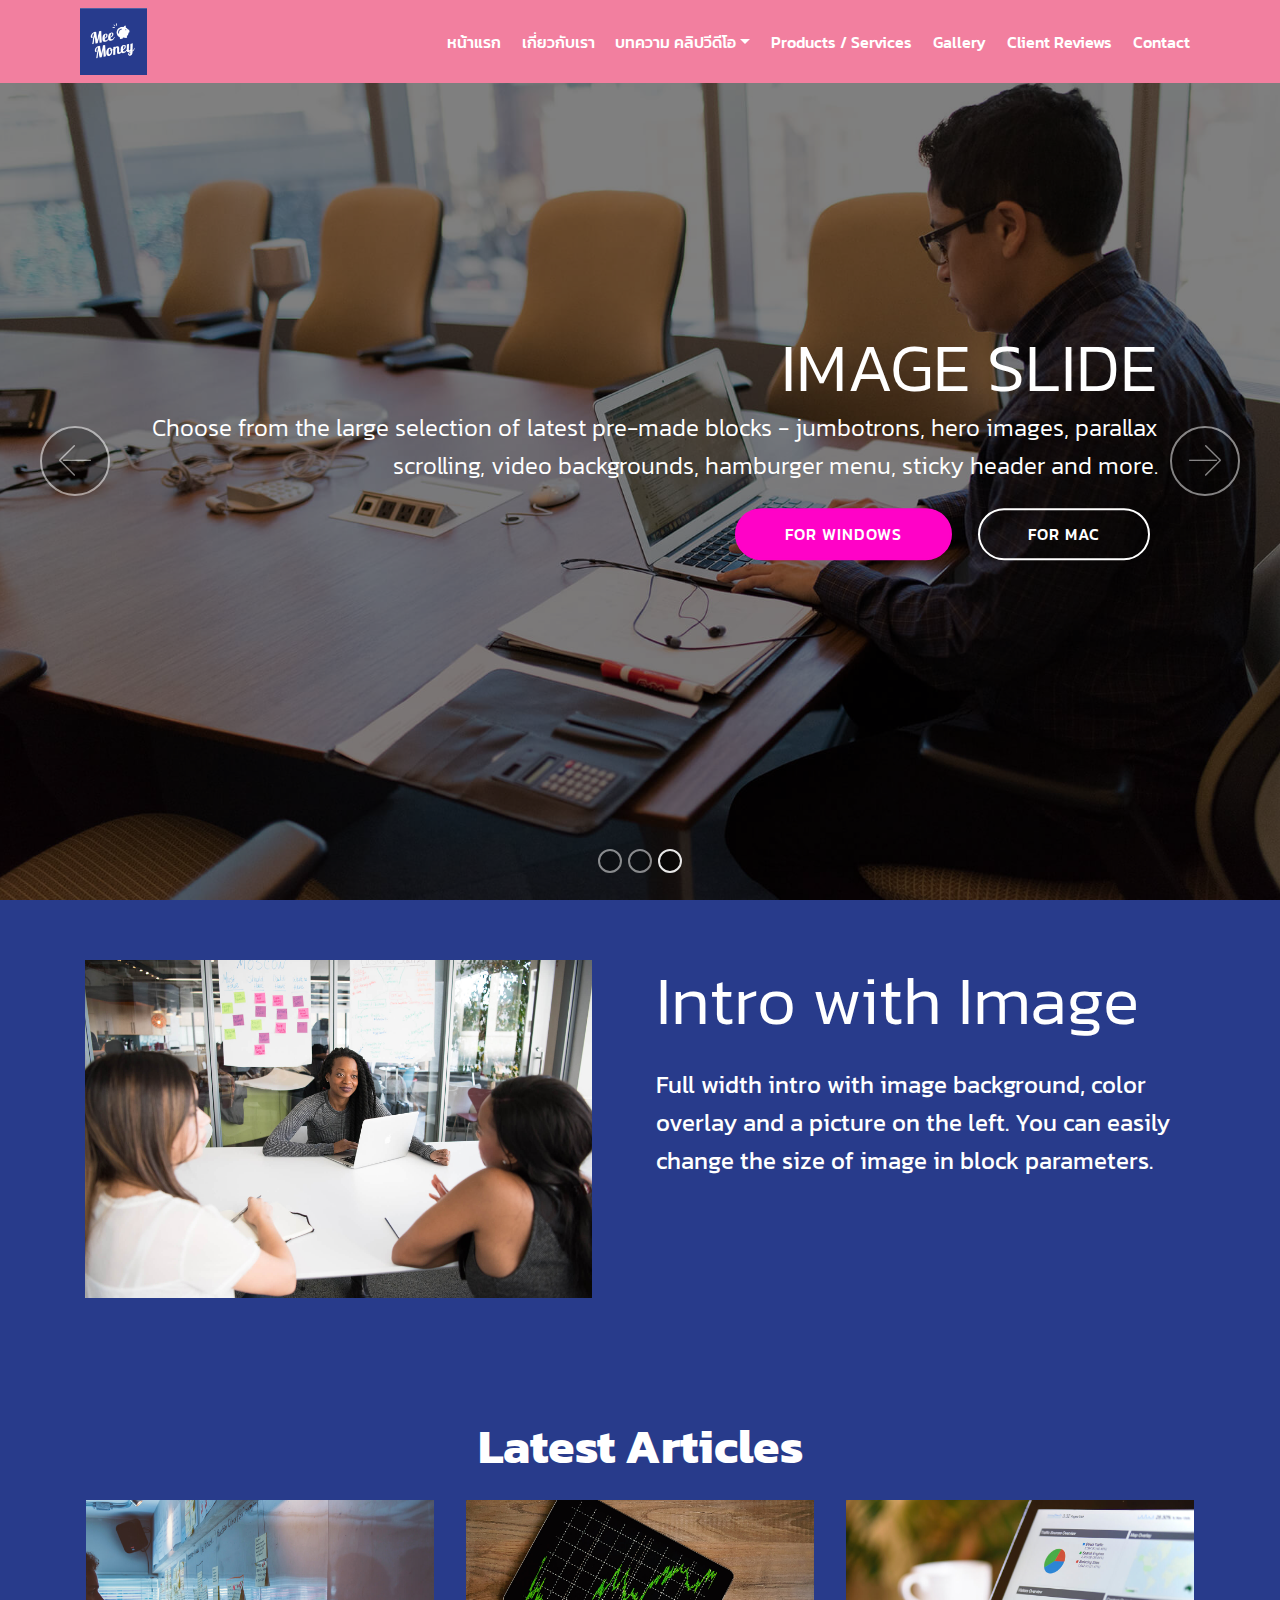
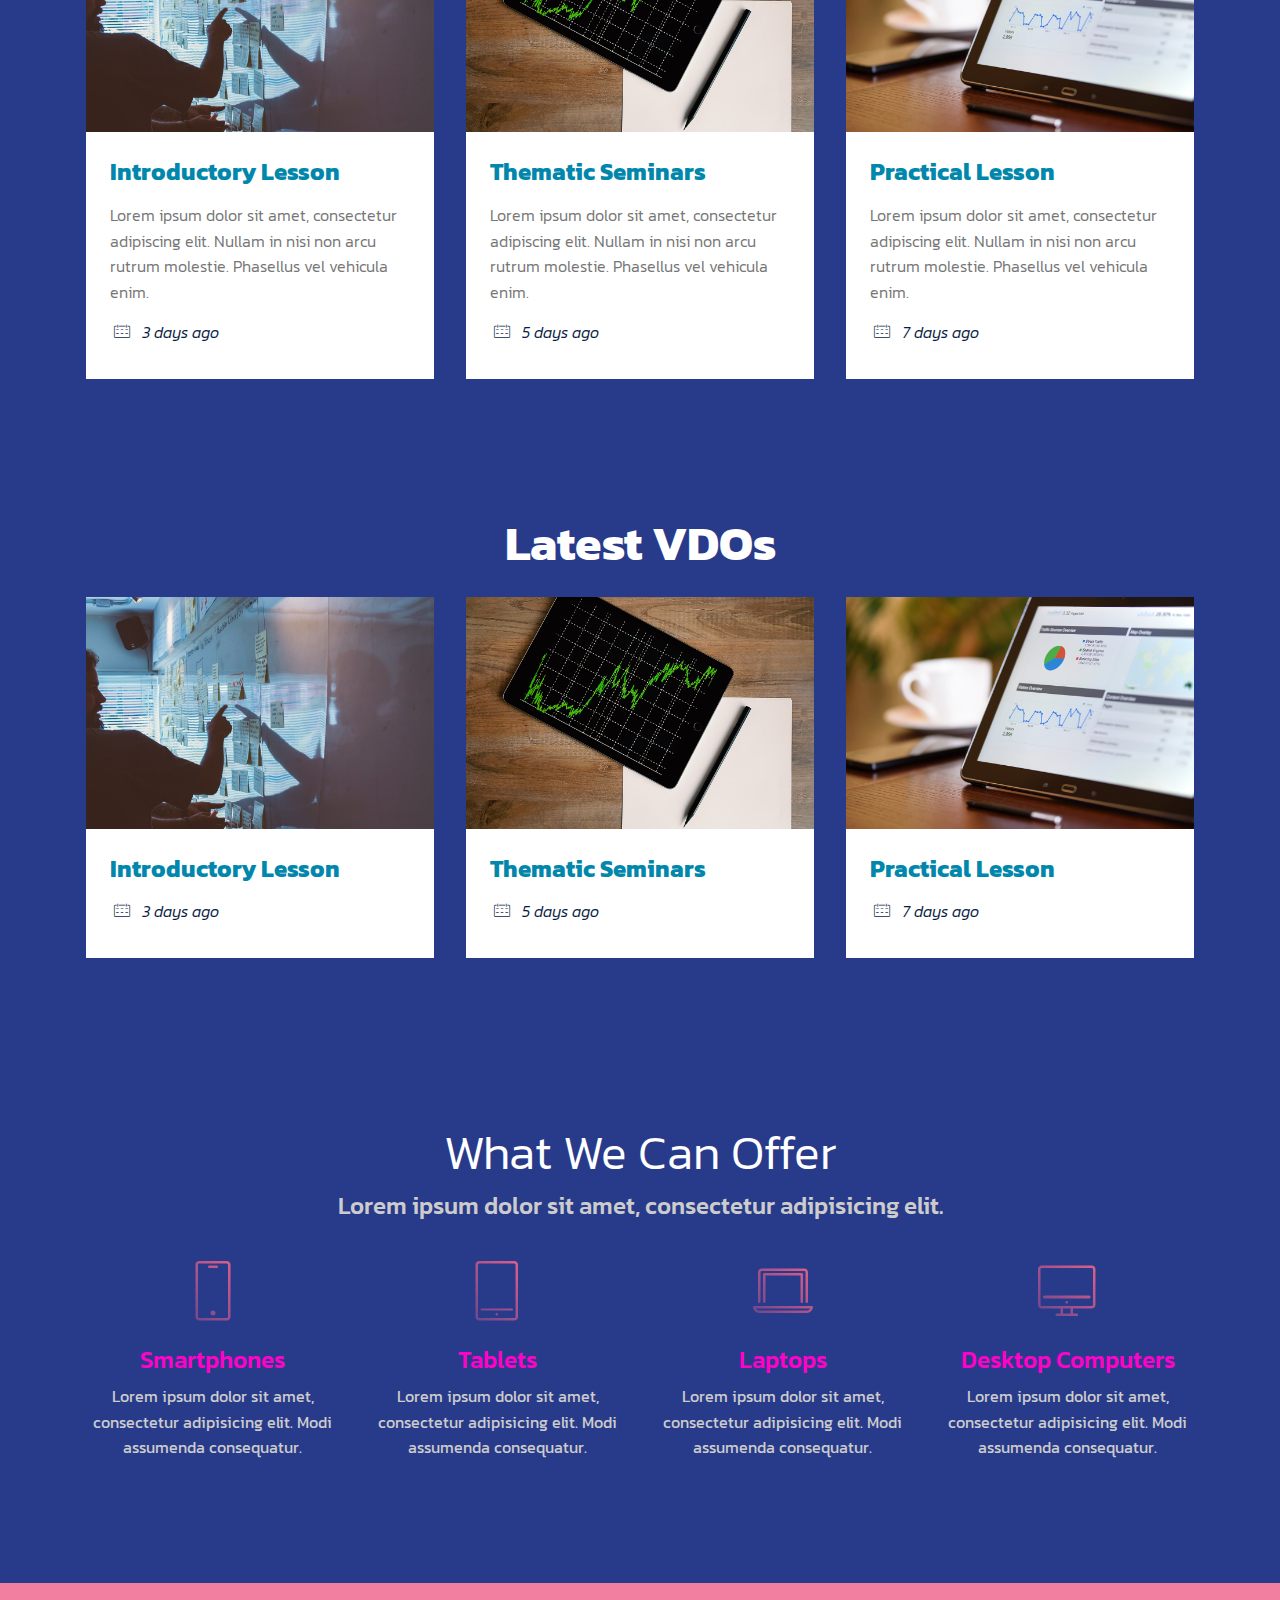
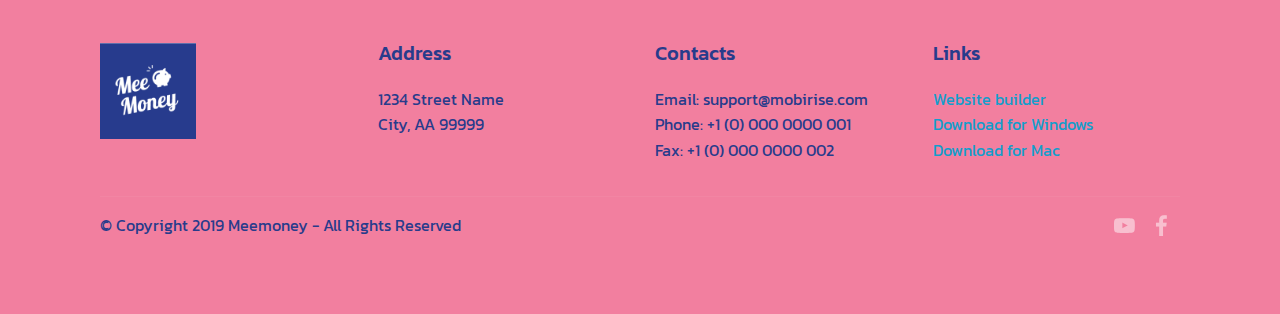
==== commit 74ba2993: "create github pages" ====
--- a/index.html
+++ b/index.html
@@ -51,15 +51,15 @@
         </div>
         <div class="collapse navbar-collapse" id="navbarSupportedContent">
             <ul class="navbar-nav nav-dropdown nav-right" data-app-modern-menu="true"><li class="nav-item">
-                    <a class="nav-link link text-secondary display-4" href="#">หน้าแรก</a>
-                </li><li class="nav-item"><a class="nav-link link text-secondary display-4" href="#">เกี่ยวกับเรา</a></li><li class="nav-item dropdown"><a class="nav-link link text-secondary dropdown-toggle display-4" href="#" data-toggle="dropdown-submenu" aria-expanded="false">
-                        บทความ คลิปวีดีโอ</a><div class="dropdown-menu"><a class="text-secondary dropdown-item display-4" href="#">รายรับรายจ่าย</a><a class="text-secondary dropdown-item display-4" href="#">ประกัน</a><a class="text-secondary dropdown-item display-4" href="#">เกษียณ</a><a class="text-secondary dropdown-item display-4" href="#">ภาษี</a><a class="text-secondary dropdown-item display-4" href="#">มรดก</a></div></li><li class="nav-item"><a class="nav-link link text-secondary display-4" href="#">Products / Services</a></li>
+                    <a class="nav-link link text-warning display-4" href="#">หน้าแรก</a>
+                </li><li class="nav-item"><a class="nav-link link text-warning display-4" href="#">เกี่ยวกับเรา</a></li><li class="nav-item dropdown"><a class="nav-link link dropdown-toggle text-warning display-4" href="#" data-toggle="dropdown-submenu" aria-expanded="false">
+                        บทความ คลิปวีดีโอ</a><div class="dropdown-menu"><a class="dropdown-item text-warning display-4" href="#">รายรับรายจ่าย</a><a class="dropdown-item text-warning display-4" href="#">ประกัน</a><a class="dropdown-item text-warning display-4" href="#">เกษียณ</a><a class="dropdown-item text-warning display-4" href="#">ภาษี</a><a class="dropdown-item text-warning display-4" href="#">มรดก</a></div></li><li class="nav-item"><a class="nav-link link text-warning display-4" href="#">Products / Services</a></li>
                 <li class="nav-item">
-                    <a class="nav-link link text-secondary display-4" href="#">
+                    <a class="nav-link link text-warning display-4" href="#">
                         Gallery</a>
-                </li><li class="nav-item"><a class="nav-link link text-secondary display-4" href="#">
+                </li><li class="nav-item"><a class="nav-link link text-warning display-4" href="#">
                         Client Reviews
-                    </a></li><li class="nav-item"><a class="nav-link link text-secondary display-4" href="#">
+                    </a></li><li class="nav-item"><a class="nav-link link text-warning display-4" href="#">
                         Contact</a></li></ul>
             
         </div>
--- a/assets/mobirise/css/mbr-additional.css
+++ b/assets/mobirise/css/mbr-additional.css
@@ -101,7 +101,7 @@
   background-color: #ff02c7 !important;
 }
 .bg-warning {
-  background-color: #6ecaca !important;
+  background-color: #ffffff !important;
 }
 .bg-danger {
   background-color: #1e92d0 !important;
@@ -188,23 +188,23 @@
 }
 .btn-warning,
 .btn-warning:active {
-  background-color: #6ecaca !important;
-  border-color: #6ecaca !important;
-  color: #ffffff !important;
+  background-color: #ffffff !important;
+  border-color: #ffffff !important;
+  color: #808080 !important;
 }
 .btn-warning:hover,
 .btn-warning:focus,
 .btn-warning.focus,
 .btn-warning.active {
-  color: #ffffff !important;
-  background-color: #3facac !important;
-  border-color: #3facac !important;
+  color: #808080 !important;
+  background-color: #d9d9d9 !important;
+  border-color: #d9d9d9 !important;
 }
 .btn-warning.disabled,
 .btn-warning:disabled {
-  color: #ffffff !important;
-  background-color: #3facac !important;
-  border-color: #3facac !important;
+  color: #808080 !important;
+  background-color: #d9d9d9 !important;
+  border-color: #d9d9d9 !important;
 }
 .btn-danger,
 .btn-danger:active {
@@ -352,22 +352,22 @@
 .btn-warning-outline,
 .btn-warning-outline:active {
   background: none;
-  border-color: #389a9a;
-  color: #389a9a;
+  border-color: #cccccc;
+  color: #cccccc;
 }
 .btn-warning-outline:hover,
 .btn-warning-outline:focus,
 .btn-warning-outline.focus,
 .btn-warning-outline.active {
-  color: #ffffff;
-  background-color: #6ecaca;
-  border-color: #6ecaca;
+  color: #808080;
+  background-color: #ffffff;
+  border-color: #ffffff;
 }
 .btn-warning-outline.disabled,
 .btn-warning-outline:disabled {
-  color: #ffffff !important;
-  background-color: #6ecaca !important;
-  border-color: #6ecaca !important;
+  color: #808080 !important;
+  background-color: #ffffff !important;
+  border-color: #ffffff !important;
 }
 .btn-danger-outline,
 .btn-danger-outline:active {
@@ -436,7 +436,7 @@
   color: #ff02c7 !important;
 }
 .text-warning {
-  color: #6ecaca !important;
+  color: #ffffff !important;
 }
 .text-danger {
   color: #1e92d0 !important;
@@ -465,7 +465,7 @@
 }
 a.text-warning:hover,
 a.text-warning:focus {
-  color: #389a9a !important;
+  color: #cccccc !important;
 }
 a.text-danger:hover,
 a.text-danger:focus {
@@ -486,7 +486,7 @@
   background-color: #ff02c7;
 }
 .alert-warning {
-  background-color: #6ecaca;
+  background-color: #ffffff;
 }
 .alert-danger {
   background-color: #1e92d0;
@@ -1602,3 +1602,490 @@
 .cid-rQCQ0pIi2N H5 {
   color: #283b8b;
 }
+.cid-rQCLazmIkv .navbar {
+  background: #f27f9f;
+  transition: none;
+  min-height: 77px;
+  padding: .5rem 0;
+}
+.cid-rQCLazmIkv .navbar-dropdown.bg-color.transparent.opened {
+  background: #f27f9f;
+}
+.cid-rQCLazmIkv a {
+  font-style: normal;
+}
+.cid-rQCLazmIkv .nav-item span {
+  padding-right: 0.4em;
+  line-height: 0.5em;
+  vertical-align: text-bottom;
+  position: relative;
+  text-decoration: none;
+}
+.cid-rQCLazmIkv .nav-item a {
+  display: -webkit-flex;
+  align-items: center;
+  justify-content: center;
+  padding: 0.7rem 0 !important;
+  margin: 0rem .65rem !important;
+  -webkit-align-items: center;
+  -webkit-justify-content: center;
+}
+.cid-rQCLazmIkv .nav-item:focus,
+.cid-rQCLazmIkv .nav-link:focus {
+  outline: none;
+}
+.cid-rQCLazmIkv .btn {
+  padding: 0.4rem 1.5rem;
+  display: -webkit-inline-flex;
+  align-items: center;
+  -webkit-align-items: center;
+}
+.cid-rQCLazmIkv .btn .mbr-iconfont {
+  font-size: 1.6rem;
+}
+.cid-rQCLazmIkv .menu-logo {
+  margin-right: auto;
+}
+.cid-rQCLazmIkv .menu-logo .navbar-brand {
+  display: flex;
+  margin-left: 5rem;
+  padding: 0;
+  transition: padding .2s;
+  min-height: 3.8rem;
+  -webkit-align-items: center;
+  align-items: center;
+}
+.cid-rQCLazmIkv .menu-logo .navbar-brand .navbar-caption-wrap {
+  display: flex;
+  -webkit-align-items: center;
+  align-items: center;
+  word-break: break-word;
+  min-width: 7rem;
+  margin: .3rem 0;
+}
+.cid-rQCLazmIkv .menu-logo .navbar-brand .navbar-caption-wrap .navbar-caption {
+  line-height: 1.2rem !important;
+  padding-right: 2rem;
+}
+.cid-rQCLazmIkv .menu-logo .navbar-brand .navbar-logo {
+  font-size: 4rem;
+  transition: font-size 0.25s;
+}
+.cid-rQCLazmIkv .menu-logo .navbar-brand .navbar-logo img {
+  display: flex;
+}
+.cid-rQCLazmIkv .menu-logo .navbar-brand .navbar-logo .mbr-iconfont {
+  transition: font-size 0.25s;
+}
+.cid-rQCLazmIkv .menu-logo .navbar-brand .navbar-logo a {
+  display: inline-flex;
+}
+.cid-rQCLazmIkv .navbar-toggleable-sm .navbar-collapse {
+  justify-content: flex-end;
+  -webkit-justify-content: flex-end;
+  padding-right: 5rem;
+  width: auto;
+}
+.cid-rQCLazmIkv .navbar-toggleable-sm .navbar-collapse .navbar-nav {
+  flex-wrap: wrap;
+  -webkit-flex-wrap: wrap;
+  padding-left: 0;
+}
+.cid-rQCLazmIkv .navbar-toggleable-sm .navbar-collapse .navbar-nav .nav-item {
+  -webkit-align-self: center;
+  align-self: center;
+}
+.cid-rQCLazmIkv .navbar-toggleable-sm .navbar-collapse .navbar-buttons {
+  padding-left: 0;
+  padding-bottom: 0;
+}
+.cid-rQCLazmIkv .dropdown .dropdown-menu {
+  background: #f27f9f;
+  display: none;
+  position: absolute;
+  min-width: 5rem;
+  padding-top: 1.4rem;
+  padding-bottom: 1.4rem;
+  text-align: left;
+}
+.cid-rQCLazmIkv .dropdown .dropdown-menu .dropdown-item {
+  width: auto;
+  padding: 0.235em 1.5385em 0.235em 1.5385em !important;
+}
+.cid-rQCLazmIkv .dropdown .dropdown-menu .dropdown-item::after {
+  right: 0.5rem;
+}
+.cid-rQCLazmIkv .dropdown .dropdown-menu .dropdown-submenu {
+  margin: 0;
+}
+.cid-rQCLazmIkv .dropdown.open > .dropdown-menu {
+  display: block;
+}
+.cid-rQCLazmIkv .navbar-toggleable-sm.opened:after {
+  position: absolute;
+  width: 100vw;
+  height: 100vh;
+  content: '';
+  background-color: rgba(0, 0, 0, 0.1);
+  left: 0;
+  bottom: 0;
+  transform: translateY(100%);
+  -webkit-transform: translateY(100%);
+  z-index: 1000;
+}
+.cid-rQCLazmIkv .navbar.navbar-short {
+  min-height: 60px;
+  transition: all .2s;
+}
+.cid-rQCLazmIkv .navbar.navbar-short .navbar-toggler-right {
+  top: 20px;
+}
+.cid-rQCLazmIkv .navbar.navbar-short .navbar-logo a {
+  font-size: 2.5rem !important;
+  line-height: 2.5rem;
+  transition: font-size 0.25s;
+}
+.cid-rQCLazmIkv .navbar.navbar-short .navbar-logo a .mbr-iconfont {
+  font-size: 2.5rem !important;
+}
+.cid-rQCLazmIkv .navbar.navbar-short .navbar-logo a img {
+  height: 3rem !important;
+}
+.cid-rQCLazmIkv .navbar.navbar-short .navbar-brand {
+  min-height: 3rem;
+}
+.cid-rQCLazmIkv button.navbar-toggler {
+  width: 31px;
+  height: 18px;
+  cursor: pointer;
+  transition: all .2s;
+  top: 1.5rem;
+  right: 1rem;
+}
+.cid-rQCLazmIkv button.navbar-toggler:focus {
+  outline: none;
+}
+.cid-rQCLazmIkv button.navbar-toggler .hamburger span {
+  position: absolute;
+  right: 0;
+  width: 30px;
+  height: 2px;
+  border-right: 5px;
+  background-color: #333333;
+}
+.cid-rQCLazmIkv button.navbar-toggler .hamburger span:nth-child(1) {
+  top: 0;
+  transition: all .2s;
+}
+.cid-rQCLazmIkv button.navbar-toggler .hamburger span:nth-child(2) {
+  top: 8px;
+  transition: all .15s;
+}
+.cid-rQCLazmIkv button.navbar-toggler .hamburger span:nth-child(3) {
+  top: 8px;
+  transition: all .15s;
+}
+.cid-rQCLazmIkv button.navbar-toggler .hamburger span:nth-child(4) {
+  top: 16px;
+  transition: all .2s;
+}
+.cid-rQCLazmIkv nav.opened .hamburger span:nth-child(1) {
+  top: 8px;
+  width: 0;
+  opacity: 0;
+  right: 50%;
+  transition: all .2s;
+}
+.cid-rQCLazmIkv nav.opened .hamburger span:nth-child(2) {
+  -webkit-transform: rotate(45deg);
+  transform: rotate(45deg);
+  transition: all .25s;
+}
+.cid-rQCLazmIkv nav.opened .hamburger span:nth-child(3) {
+  -webkit-transform: rotate(-45deg);
+  transform: rotate(-45deg);
+  transition: all .25s;
+}
+.cid-rQCLazmIkv nav.opened .hamburger span:nth-child(4) {
+  top: 8px;
+  width: 0;
+  opacity: 0;
+  right: 50%;
+  transition: all .2s;
+}
+.cid-rQCLazmIkv .collapsed.navbar-expand {
+  flex-direction: column;
+  -webkit-flex-direction: column;
+}
+.cid-rQCLazmIkv .collapsed .btn {
+  display: -webkit-flex;
+}
+.cid-rQCLazmIkv .collapsed .navbar-collapse {
+  display: none !important;
+  padding-right: 0 !important;
+}
+.cid-rQCLazmIkv .collapsed .navbar-collapse.collapsing,
+.cid-rQCLazmIkv .collapsed .navbar-collapse.show {
+  display: block !important;
+}
+.cid-rQCLazmIkv .collapsed .navbar-collapse.collapsing .navbar-nav,
+.cid-rQCLazmIkv .collapsed .navbar-collapse.show .navbar-nav {
+  display: block;
+  text-align: center;
+}
+.cid-rQCLazmIkv .collapsed .navbar-collapse.collapsing .navbar-nav .nav-item,
+.cid-rQCLazmIkv .collapsed .navbar-collapse.show .navbar-nav .nav-item {
+  clear: both;
+}
+.cid-rQCLazmIkv .collapsed .navbar-collapse.collapsing .navbar-nav .nav-item:last-child,
+.cid-rQCLazmIkv .collapsed .navbar-collapse.show .navbar-nav .nav-item:last-child {
+  margin-bottom: 1rem;
+}
+.cid-rQCLazmIkv .collapsed .navbar-collapse.collapsing .navbar-buttons,
+.cid-rQCLazmIkv .collapsed .navbar-collapse.show .navbar-buttons {
+  text-align: center;
+}
+.cid-rQCLazmIkv .collapsed .navbar-collapse.collapsing .navbar-buttons:last-child,
+.cid-rQCLazmIkv .collapsed .navbar-collapse.show .navbar-buttons:last-child {
+  margin-bottom: 1rem;
+}
+@media (min-width: 1024px) {
+  .cid-rQCLazmIkv .collapsed:not(.navbar-short) .navbar-collapse {
+    max-height: calc(98.5vh - 4.2rem);
+  }
+}
+.cid-rQCLazmIkv .collapsed button.navbar-toggler {
+  display: block;
+}
+.cid-rQCLazmIkv .collapsed .navbar-brand {
+  margin-left: 1rem !important;
+}
+.cid-rQCLazmIkv .collapsed .navbar-toggleable-sm {
+  flex-direction: column;
+  -webkit-flex-direction: column;
+}
+.cid-rQCLazmIkv .collapsed .dropdown .dropdown-menu {
+  width: 100%;
+  text-align: center;
+  position: relative;
+  opacity: 0;
+  overflow: hidden;
+  display: block;
+  height: 0;
+  visibility: hidden;
+  padding: 0;
+  transition-duration: .5s;
+  transition-property: opacity,padding,height;
+}
+.cid-rQCLazmIkv .collapsed .dropdown.open > .dropdown-menu {
+  position: relative;
+  opacity: 1;
+  height: auto;
+  padding: 1.4rem 0;
+  visibility: visible;
+}
+.cid-rQCLazmIkv .collapsed .dropdown .dropdown-submenu {
+  left: 0;
+  text-align: center;
+  width: 100%;
+}
+.cid-rQCLazmIkv .collapsed .dropdown .dropdown-toggle[data-toggle="dropdown-submenu"]::after {
+  margin-top: 0;
+  position: inherit;
+  right: 0;
+  top: 50%;
+  display: inline-block;
+  width: 0;
+  height: 0;
+  margin-left: .3em;
+  vertical-align: middle;
+  content: "";
+  border-top: .30em solid;
+  border-right: .30em solid transparent;
+  border-left: .30em solid transparent;
+}
+@media (max-width: 1023px) {
+  .cid-rQCLazmIkv.navbar-expand {
+    flex-direction: column;
+    -webkit-flex-direction: column;
+  }
+  .cid-rQCLazmIkv img {
+    height: 3.8rem !important;
+  }
+  .cid-rQCLazmIkv .btn {
+    display: -webkit-flex;
+  }
+  .cid-rQCLazmIkv button.navbar-toggler {
+    display: block;
+  }
+  .cid-rQCLazmIkv .navbar-brand {
+    margin-left: 1rem !important;
+  }
+  .cid-rQCLazmIkv .navbar-toggleable-sm {
+    flex-direction: column;
+    -webkit-flex-direction: column;
+  }
+  .cid-rQCLazmIkv .navbar-collapse {
+    display: none !important;
+    padding-right: 0 !important;
+  }
+  .cid-rQCLazmIkv .navbar-collapse.collapsing,
+  .cid-rQCLazmIkv .navbar-collapse.show {
+    display: block !important;
+  }
+  .cid-rQCLazmIkv .navbar-collapse.collapsing .navbar-nav,
+  .cid-rQCLazmIkv .navbar-collapse.show .navbar-nav {
+    display: block;
+    text-align: center;
+  }
+  .cid-rQCLazmIkv .navbar-collapse.collapsing .navbar-nav .nav-item,
+  .cid-rQCLazmIkv .navbar-collapse.show .navbar-nav .nav-item {
+    clear: both;
+  }
+  .cid-rQCLazmIkv .navbar-collapse.collapsing .navbar-nav .nav-item:last-child,
+  .cid-rQCLazmIkv .navbar-collapse.show .navbar-nav .nav-item:last-child {
+    margin-bottom: 1rem;
+  }
+  .cid-rQCLazmIkv .navbar-collapse.collapsing .navbar-buttons,
+  .cid-rQCLazmIkv .navbar-collapse.show .navbar-buttons {
+    text-align: center;
+  }
+  .cid-rQCLazmIkv .navbar-collapse.collapsing .navbar-buttons:last-child,
+  .cid-rQCLazmIkv .navbar-collapse.show .navbar-buttons:last-child {
+    margin-bottom: 1rem;
+  }
+  .cid-rQCLazmIkv .dropdown .dropdown-menu {
+    width: 100%;
+    text-align: center;
+    position: relative;
+    opacity: 0;
+    overflow: hidden;
+    display: block;
+    height: 0;
+    visibility: hidden;
+    padding: 0;
+    transition-duration: .5s;
+    transition-property: opacity,padding,height;
+  }
+  .cid-rQCLazmIkv .dropdown.open > .dropdown-menu {
+    position: relative;
+    opacity: 1;
+    height: auto;
+    padding: 1.4rem 0;
+    visibility: visible;
+  }
+  .cid-rQCLazmIkv .dropdown .dropdown-submenu {
+    left: 0;
+    text-align: center;
+    width: 100%;
+  }
+  .cid-rQCLazmIkv .dropdown .dropdown-toggle[data-toggle="dropdown-submenu"]::after {
+    margin-top: 0;
+    position: inherit;
+    right: 0;
+    top: 50%;
+    display: inline-block;
+    width: 0;
+    height: 0;
+    margin-left: .3em;
+    vertical-align: middle;
+    content: "";
+    border-top: .30em solid;
+    border-right: .30em solid transparent;
+    border-left: .30em solid transparent;
+  }
+}
+@media (min-width: 767px) {
+  .cid-rQCLazmIkv .menu-logo {
+    flex-shrink: 0;
+    -webkit-flex-shrink: 0;
+  }
+}
+.cid-rQCLazmIkv .navbar-collapse {
+  flex-basis: auto;
+  -webkit-flex-basis: auto;
+}
+.cid-rQCLazmIkv .nav-link:hover,
+.cid-rQCLazmIkv .dropdown-item:hover {
+  color: #767676 !important;
+}
+.cid-rQCTBH7zWV {
+  padding-top: 90px;
+  padding-bottom: 90px;
+  background-color: #efefef;
+}
+.cid-rQCTBH7zWV .card-box {
+  padding: 0 2rem;
+}
+.cid-rQCTBH7zWV .mbr-section-btn {
+  padding-top: 1rem;
+}
+.cid-rQCTBH7zWV .mbr-section-btn a {
+  margin-top: 1rem;
+  margin-bottom: 0;
+}
+.cid-rQCTBH7zWV h4 {
+  font-weight: 500;
+  margin-bottom: 0;
+  text-align: left;
+  padding-top: 2rem;
+}
+.cid-rQCTBH7zWV p {
+  margin-bottom: 0;
+  text-align: left;
+  padding-top: 1.5rem;
+}
+.cid-rQCTBH7zWV .mbr-text {
+  color: #767676;
+}
+.cid-rQCTBH7zWV .card-wrapper {
+  height: 100%;
+  padding-bottom: 2rem;
+  background: #ffffff;
+  box-shadow: 0px 0px 0px 0px rgba(0, 0, 0, 0);
+  transition: box-shadow 0.3s;
+}
+.cid-rQCTBH7zWV .card-wrapper:hover {
+  box-shadow: 0px 0px 30px 0px rgba(0, 0, 0, 0.05);
+  transition: box-shadow 0.3s;
+}
+.cid-rQCTC2cZ9J {
+  padding-top: 90px;
+  padding-bottom: 90px;
+  background-color: #efefef;
+}
+.cid-rQCTC2cZ9J .card-box {
+  padding: 0 2rem;
+}
+.cid-rQCTC2cZ9J .mbr-section-btn {
+  padding-top: 1rem;
+}
+.cid-rQCTC2cZ9J .mbr-section-btn a {
+  margin-top: 1rem;
+  margin-bottom: 0;
+}
+.cid-rQCTC2cZ9J h4 {
+  font-weight: 500;
+  margin-bottom: 0;
+  text-align: left;
+  padding-top: 2rem;
+}
+.cid-rQCTC2cZ9J p {
+  margin-bottom: 0;
+  text-align: left;
+  padding-top: 1.5rem;
+}
+.cid-rQCTC2cZ9J .mbr-text {
+  color: #767676;
+}
+.cid-rQCTC2cZ9J .card-wrapper {
+  height: 100%;
+  padding-bottom: 2rem;
+  background: #ffffff;
+  box-shadow: 0px 0px 0px 0px rgba(0, 0, 0, 0);
+  transition: box-shadow 0.3s;
+}
+.cid-rQCTC2cZ9J .card-wrapper:hover {
+  box-shadow: 0px 0px 30px 0px rgba(0, 0, 0, 0.05);
+  transition: box-shadow 0.3s;
+}
--- a/assets/mobirise/css/mbr-additional.css
+++ b/assets/mobirise/css/mbr-additional.css
@@ -101,7 +101,7 @@
   background-color: #ff02c7 !important;
 }
 .bg-warning {
-  background-color: #6ecaca !important;
+  background-color: #ffffff !important;
 }
 .bg-danger {
   background-color: #1e92d0 !important;
@@ -188,23 +188,23 @@
 }
 .btn-warning,
 .btn-warning:active {
-  background-color: #6ecaca !important;
-  border-color: #6ecaca !important;
-  color: #ffffff !important;
+  background-color: #ffffff !important;
+  border-color: #ffffff !important;
+  color: #808080 !important;
 }
 .btn-warning:hover,
 .btn-warning:focus,
 .btn-warning.focus,
 .btn-warning.active {
-  color: #ffffff !important;
-  background-color: #3facac !important;
-  border-color: #3facac !important;
+  color: #808080 !important;
+  background-color: #d9d9d9 !important;
+  border-color: #d9d9d9 !important;
 }
 .btn-warning.disabled,
 .btn-warning:disabled {
-  color: #ffffff !important;
-  background-color: #3facac !important;
-  border-color: #3facac !important;
+  color: #808080 !important;
+  background-color: #d9d9d9 !important;
+  border-color: #d9d9d9 !important;
 }
 .btn-danger,
 .btn-danger:active {
@@ -352,22 +352,22 @@
 .btn-warning-outline,
 .btn-warning-outline:active {
   background: none;
-  border-color: #389a9a;
-  color: #389a9a;
+  border-color: #cccccc;
+  color: #cccccc;
 }
 .btn-warning-outline:hover,
 .btn-warning-outline:focus,
 .btn-warning-outline.focus,
 .btn-warning-outline.active {
-  color: #ffffff;
-  background-color: #6ecaca;
-  border-color: #6ecaca;
+  color: #808080;
+  background-color: #ffffff;
+  border-color: #ffffff;
 }
 .btn-warning-outline.disabled,
 .btn-warning-outline:disabled {
-  color: #ffffff !important;
-  background-color: #6ecaca !important;
-  border-color: #6ecaca !important;
+  color: #808080 !important;
+  background-color: #ffffff !important;
+  border-color: #ffffff !important;
 }
 .btn-danger-outline,
 .btn-danger-outline:active {
@@ -436,7 +436,7 @@
   color: #ff02c7 !important;
 }
 .text-warning {
-  color: #6ecaca !important;
+  color: #ffffff !important;
 }
 .text-danger {
   color: #1e92d0 !important;
@@ -465,7 +465,7 @@
 }
 a.text-warning:hover,
 a.text-warning:focus {
-  color: #389a9a !important;
+  color: #cccccc !important;
 }
 a.text-danger:hover,
 a.text-danger:focus {
@@ -486,7 +486,7 @@
   background-color: #ff02c7;
 }
 .alert-warning {
-  background-color: #6ecaca;
+  background-color: #ffffff;
 }
 .alert-danger {
   background-color: #1e92d0;
@@ -1602,3 +1602,490 @@
 .cid-rQCQ0pIi2N H5 {
   color: #283b8b;
 }
+.cid-rQCLazmIkv .navbar {
+  background: #f27f9f;
+  transition: none;
+  min-height: 77px;
+  padding: .5rem 0;
+}
+.cid-rQCLazmIkv .navbar-dropdown.bg-color.transparent.opened {
+  background: #f27f9f;
+}
+.cid-rQCLazmIkv a {
+  font-style: normal;
+}
+.cid-rQCLazmIkv .nav-item span {
+  padding-right: 0.4em;
+  line-height: 0.5em;
+  vertical-align: text-bottom;
+  position: relative;
+  text-decoration: none;
+}
+.cid-rQCLazmIkv .nav-item a {
+  display: -webkit-flex;
+  align-items: center;
+  justify-content: center;
+  padding: 0.7rem 0 !important;
+  margin: 0rem .65rem !important;
+  -webkit-align-items: center;
+  -webkit-justify-content: center;
+}
+.cid-rQCLazmIkv .nav-item:focus,
+.cid-rQCLazmIkv .nav-link:focus {
+  outline: none;
+}
+.cid-rQCLazmIkv .btn {
+  padding: 0.4rem 1.5rem;
+  display: -webkit-inline-flex;
+  align-items: center;
+  -webkit-align-items: center;
+}
+.cid-rQCLazmIkv .btn .mbr-iconfont {
+  font-size: 1.6rem;
+}
+.cid-rQCLazmIkv .menu-logo {
+  margin-right: auto;
+}
+.cid-rQCLazmIkv .menu-logo .navbar-brand {
+  display: flex;
+  margin-left: 5rem;
+  padding: 0;
+  transition: padding .2s;
+  min-height: 3.8rem;
+  -webkit-align-items: center;
+  align-items: center;
+}
+.cid-rQCLazmIkv .menu-logo .navbar-brand .navbar-caption-wrap {
+  display: flex;
+  -webkit-align-items: center;
+  align-items: center;
+  word-break: break-word;
+  min-width: 7rem;
+  margin: .3rem 0;
+}
+.cid-rQCLazmIkv .menu-logo .navbar-brand .navbar-caption-wrap .navbar-caption {
+  line-height: 1.2rem !important;
+  padding-right: 2rem;
+}
+.cid-rQCLazmIkv .menu-logo .navbar-brand .navbar-logo {
+  font-size: 4rem;
+  transition: font-size 0.25s;
+}
+.cid-rQCLazmIkv .menu-logo .navbar-brand .navbar-logo img {
+  display: flex;
+}
+.cid-rQCLazmIkv .menu-logo .navbar-brand .navbar-logo .mbr-iconfont {
+  transition: font-size 0.25s;
+}
+.cid-rQCLazmIkv .menu-logo .navbar-brand .navbar-logo a {
+  display: inline-flex;
+}
+.cid-rQCLazmIkv .navbar-toggleable-sm .navbar-collapse {
+  justify-content: flex-end;
+  -webkit-justify-content: flex-end;
+  padding-right: 5rem;
+  width: auto;
+}
+.cid-rQCLazmIkv .navbar-toggleable-sm .navbar-collapse .navbar-nav {
+  flex-wrap: wrap;
+  -webkit-flex-wrap: wrap;
+  padding-left: 0;
+}
+.cid-rQCLazmIkv .navbar-toggleable-sm .navbar-collapse .navbar-nav .nav-item {
+  -webkit-align-self: center;
+  align-self: center;
+}
+.cid-rQCLazmIkv .navbar-toggleable-sm .navbar-collapse .navbar-buttons {
+  padding-left: 0;
+  padding-bottom: 0;
+}
+.cid-rQCLazmIkv .dropdown .dropdown-menu {
+  background: #f27f9f;
+  display: none;
+  position: absolute;
+  min-width: 5rem;
+  padding-top: 1.4rem;
+  padding-bottom: 1.4rem;
+  text-align: left;
+}
+.cid-rQCLazmIkv .dropdown .dropdown-menu .dropdown-item {
+  width: auto;
+  padding: 0.235em 1.5385em 0.235em 1.5385em !important;
+}
+.cid-rQCLazmIkv .dropdown .dropdown-menu .dropdown-item::after {
+  right: 0.5rem;
+}
+.cid-rQCLazmIkv .dropdown .dropdown-menu .dropdown-submenu {
+  margin: 0;
+}
+.cid-rQCLazmIkv .dropdown.open > .dropdown-menu {
+  display: block;
+}
+.cid-rQCLazmIkv .navbar-toggleable-sm.opened:after {
+  position: absolute;
+  width: 100vw;
+  height: 100vh;
+  content: '';
+  background-color: rgba(0, 0, 0, 0.1);
+  left: 0;
+  bottom: 0;
+  transform: translateY(100%);
+  -webkit-transform: translateY(100%);
+  z-index: 1000;
+}
+.cid-rQCLazmIkv .navbar.navbar-short {
+  min-height: 60px;
+  transition: all .2s;
+}
+.cid-rQCLazmIkv .navbar.navbar-short .navbar-toggler-right {
+  top: 20px;
+}
+.cid-rQCLazmIkv .navbar.navbar-short .navbar-logo a {
+  font-size: 2.5rem !important;
+  line-height: 2.5rem;
+  transition: font-size 0.25s;
+}
+.cid-rQCLazmIkv .navbar.navbar-short .navbar-logo a .mbr-iconfont {
+  font-size: 2.5rem !important;
+}
+.cid-rQCLazmIkv .navbar.navbar-short .navbar-logo a img {
+  height: 3rem !important;
+}
+.cid-rQCLazmIkv .navbar.navbar-short .navbar-brand {
+  min-height: 3rem;
+}
+.cid-rQCLazmIkv button.navbar-toggler {
+  width: 31px;
+  height: 18px;
+  cursor: pointer;
+  transition: all .2s;
+  top: 1.5rem;
+  right: 1rem;
+}
+.cid-rQCLazmIkv button.navbar-toggler:focus {
+  outline: none;
+}
+.cid-rQCLazmIkv button.navbar-toggler .hamburger span {
+  position: absolute;
+  right: 0;
+  width: 30px;
+  height: 2px;
+  border-right: 5px;
+  background-color: #333333;
+}
+.cid-rQCLazmIkv button.navbar-toggler .hamburger span:nth-child(1) {
+  top: 0;
+  transition: all .2s;
+}
+.cid-rQCLazmIkv button.navbar-toggler .hamburger span:nth-child(2) {
+  top: 8px;
+  transition: all .15s;
+}
+.cid-rQCLazmIkv button.navbar-toggler .hamburger span:nth-child(3) {
+  top: 8px;
+  transition: all .15s;
+}
+.cid-rQCLazmIkv button.navbar-toggler .hamburger span:nth-child(4) {
+  top: 16px;
+  transition: all .2s;
+}
+.cid-rQCLazmIkv nav.opened .hamburger span:nth-child(1) {
+  top: 8px;
+  width: 0;
+  opacity: 0;
+  right: 50%;
+  transition: all .2s;
+}
+.cid-rQCLazmIkv nav.opened .hamburger span:nth-child(2) {
+  -webkit-transform: rotate(45deg);
+  transform: rotate(45deg);
+  transition: all .25s;
+}
+.cid-rQCLazmIkv nav.opened .hamburger span:nth-child(3) {
+  -webkit-transform: rotate(-45deg);
+  transform: rotate(-45deg);
+  transition: all .25s;
+}
+.cid-rQCLazmIkv nav.opened .hamburger span:nth-child(4) {
+  top: 8px;
+  width: 0;
+  opacity: 0;
+  right: 50%;
+  transition: all .2s;
+}
+.cid-rQCLazmIkv .collapsed.navbar-expand {
+  flex-direction: column;
+  -webkit-flex-direction: column;
+}
+.cid-rQCLazmIkv .collapsed .btn {
+  display: -webkit-flex;
+}
+.cid-rQCLazmIkv .collapsed .navbar-collapse {
+  display: none !important;
+  padding-right: 0 !important;
+}
+.cid-rQCLazmIkv .collapsed .navbar-collapse.collapsing,
+.cid-rQCLazmIkv .collapsed .navbar-collapse.show {
+  display: block !important;
+}
+.cid-rQCLazmIkv .collapsed .navbar-collapse.collapsing .navbar-nav,
+.cid-rQCLazmIkv .collapsed .navbar-collapse.show .navbar-nav {
+  display: block;
+  text-align: center;
+}
+.cid-rQCLazmIkv .collapsed .navbar-collapse.collapsing .navbar-nav .nav-item,
+.cid-rQCLazmIkv .collapsed .navbar-collapse.show .navbar-nav .nav-item {
+  clear: both;
+}
+.cid-rQCLazmIkv .collapsed .navbar-collapse.collapsing .navbar-nav .nav-item:last-child,
+.cid-rQCLazmIkv .collapsed .navbar-collapse.show .navbar-nav .nav-item:last-child {
+  margin-bottom: 1rem;
+}
+.cid-rQCLazmIkv .collapsed .navbar-collapse.collapsing .navbar-buttons,
+.cid-rQCLazmIkv .collapsed .navbar-collapse.show .navbar-buttons {
+  text-align: center;
+}
+.cid-rQCLazmIkv .collapsed .navbar-collapse.collapsing .navbar-buttons:last-child,
+.cid-rQCLazmIkv .collapsed .navbar-collapse.show .navbar-buttons:last-child {
+  margin-bottom: 1rem;
+}
+@media (min-width: 1024px) {
+  .cid-rQCLazmIkv .collapsed:not(.navbar-short) .navbar-collapse {
+    max-height: calc(98.5vh - 4.2rem);
+  }
+}
+.cid-rQCLazmIkv .collapsed button.navbar-toggler {
+  display: block;
+}
+.cid-rQCLazmIkv .collapsed .navbar-brand {
+  margin-left: 1rem !important;
+}
+.cid-rQCLazmIkv .collapsed .navbar-toggleable-sm {
+  flex-direction: column;
+  -webkit-flex-direction: column;
+}
+.cid-rQCLazmIkv .collapsed .dropdown .dropdown-menu {
+  width: 100%;
+  text-align: center;
+  position: relative;
+  opacity: 0;
+  overflow: hidden;
+  display: block;
+  height: 0;
+  visibility: hidden;
+  padding: 0;
+  transition-duration: .5s;
+  transition-property: opacity,padding,height;
+}
+.cid-rQCLazmIkv .collapsed .dropdown.open > .dropdown-menu {
+  position: relative;
+  opacity: 1;
+  height: auto;
+  padding: 1.4rem 0;
+  visibility: visible;
+}
+.cid-rQCLazmIkv .collapsed .dropdown .dropdown-submenu {
+  left: 0;
+  text-align: center;
+  width: 100%;
+}
+.cid-rQCLazmIkv .collapsed .dropdown .dropdown-toggle[data-toggle="dropdown-submenu"]::after {
+  margin-top: 0;
+  position: inherit;
+  right: 0;
+  top: 50%;
+  display: inline-block;
+  width: 0;
+  height: 0;
+  margin-left: .3em;
+  vertical-align: middle;
+  content: "";
+  border-top: .30em solid;
+  border-right: .30em solid transparent;
+  border-left: .30em solid transparent;
+}
+@media (max-width: 1023px) {
+  .cid-rQCLazmIkv.navbar-expand {
+    flex-direction: column;
+    -webkit-flex-direction: column;
+  }
+  .cid-rQCLazmIkv img {
+    height: 3.8rem !important;
+  }
+  .cid-rQCLazmIkv .btn {
+    display: -webkit-flex;
+  }
+  .cid-rQCLazmIkv button.navbar-toggler {
+    display: block;
+  }
+  .cid-rQCLazmIkv .navbar-brand {
+    margin-left: 1rem !important;
+  }
+  .cid-rQCLazmIkv .navbar-toggleable-sm {
+    flex-direction: column;
+    -webkit-flex-direction: column;
+  }
+  .cid-rQCLazmIkv .navbar-collapse {
+    display: none !important;
+    padding-right: 0 !important;
+  }
+  .cid-rQCLazmIkv .navbar-collapse.collapsing,
+  .cid-rQCLazmIkv .navbar-collapse.show {
+    display: block !important;
+  }
+  .cid-rQCLazmIkv .navbar-collapse.collapsing .navbar-nav,
+  .cid-rQCLazmIkv .navbar-collapse.show .navbar-nav {
+    display: block;
+    text-align: center;
+  }
+  .cid-rQCLazmIkv .navbar-collapse.collapsing .navbar-nav .nav-item,
+  .cid-rQCLazmIkv .navbar-collapse.show .navbar-nav .nav-item {
+    clear: both;
+  }
+  .cid-rQCLazmIkv .navbar-collapse.collapsing .navbar-nav .nav-item:last-child,
+  .cid-rQCLazmIkv .navbar-collapse.show .navbar-nav .nav-item:last-child {
+    margin-bottom: 1rem;
+  }
+  .cid-rQCLazmIkv .navbar-collapse.collapsing .navbar-buttons,
+  .cid-rQCLazmIkv .navbar-collapse.show .navbar-buttons {
+    text-align: center;
+  }
+  .cid-rQCLazmIkv .navbar-collapse.collapsing .navbar-buttons:last-child,
+  .cid-rQCLazmIkv .navbar-collapse.show .navbar-buttons:last-child {
+    margin-bottom: 1rem;
+  }
+  .cid-rQCLazmIkv .dropdown .dropdown-menu {
+    width: 100%;
+    text-align: center;
+    position: relative;
+    opacity: 0;
+    overflow: hidden;
+    display: block;
+    height: 0;
+    visibility: hidden;
+    padding: 0;
+    transition-duration: .5s;
+    transition-property: opacity,padding,height;
+  }
+  .cid-rQCLazmIkv .dropdown.open > .dropdown-menu {
+    position: relative;
+    opacity: 1;
+    height: auto;
+    padding: 1.4rem 0;
+    visibility: visible;
+  }
+  .cid-rQCLazmIkv .dropdown .dropdown-submenu {
+    left: 0;
+    text-align: center;
+    width: 100%;
+  }
+  .cid-rQCLazmIkv .dropdown .dropdown-toggle[data-toggle="dropdown-submenu"]::after {
+    margin-top: 0;
+    position: inherit;
+    right: 0;
+    top: 50%;
+    display: inline-block;
+    width: 0;
+    height: 0;
+    margin-left: .3em;
+    vertical-align: middle;
+    content: "";
+    border-top: .30em solid;
+    border-right: .30em solid transparent;
+    border-left: .30em solid transparent;
+  }
+}
+@media (min-width: 767px) {
+  .cid-rQCLazmIkv .menu-logo {
+    flex-shrink: 0;
+    -webkit-flex-shrink: 0;
+  }
+}
+.cid-rQCLazmIkv .navbar-collapse {
+  flex-basis: auto;
+  -webkit-flex-basis: auto;
+}
+.cid-rQCLazmIkv .nav-link:hover,
+.cid-rQCLazmIkv .dropdown-item:hover {
+  color: #767676 !important;
+}
+.cid-rQCTBH7zWV {
+  padding-top: 90px;
+  padding-bottom: 90px;
+  background-color: #efefef;
+}
+.cid-rQCTBH7zWV .card-box {
+  padding: 0 2rem;
+}
+.cid-rQCTBH7zWV .mbr-section-btn {
+  padding-top: 1rem;
+}
+.cid-rQCTBH7zWV .mbr-section-btn a {
+  margin-top: 1rem;
+  margin-bottom: 0;
+}
+.cid-rQCTBH7zWV h4 {
+  font-weight: 500;
+  margin-bottom: 0;
+  text-align: left;
+  padding-top: 2rem;
+}
+.cid-rQCTBH7zWV p {
+  margin-bottom: 0;
+  text-align: left;
+  padding-top: 1.5rem;
+}
+.cid-rQCTBH7zWV .mbr-text {
+  color: #767676;
+}
+.cid-rQCTBH7zWV .card-wrapper {
+  height: 100%;
+  padding-bottom: 2rem;
+  background: #ffffff;
+  box-shadow: 0px 0px 0px 0px rgba(0, 0, 0, 0);
+  transition: box-shadow 0.3s;
+}
+.cid-rQCTBH7zWV .card-wrapper:hover {
+  box-shadow: 0px 0px 30px 0px rgba(0, 0, 0, 0.05);
+  transition: box-shadow 0.3s;
+}
+.cid-rQCTC2cZ9J {
+  padding-top: 90px;
+  padding-bottom: 90px;
+  background-color: #efefef;
+}
+.cid-rQCTC2cZ9J .card-box {
+  padding: 0 2rem;
+}
+.cid-rQCTC2cZ9J .mbr-section-btn {
+  padding-top: 1rem;
+}
+.cid-rQCTC2cZ9J .mbr-section-btn a {
+  margin-top: 1rem;
+  margin-bottom: 0;
+}
+.cid-rQCTC2cZ9J h4 {
+  font-weight: 500;
+  margin-bottom: 0;
+  text-align: left;
+  padding-top: 2rem;
+}
+.cid-rQCTC2cZ9J p {
+  margin-bottom: 0;
+  text-align: left;
+  padding-top: 1.5rem;
+}
+.cid-rQCTC2cZ9J .mbr-text {
+  color: #767676;
+}
+.cid-rQCTC2cZ9J .card-wrapper {
+  height: 100%;
+  padding-bottom: 2rem;
+  background: #ffffff;
+  box-shadow: 0px 0px 0px 0px rgba(0, 0, 0, 0);
+  transition: box-shadow 0.3s;
+}
+.cid-rQCTC2cZ9J .card-wrapper:hover {
+  box-shadow: 0px 0px 30px 0px rgba(0, 0, 0, 0.05);
+  transition: box-shadow 0.3s;
+}
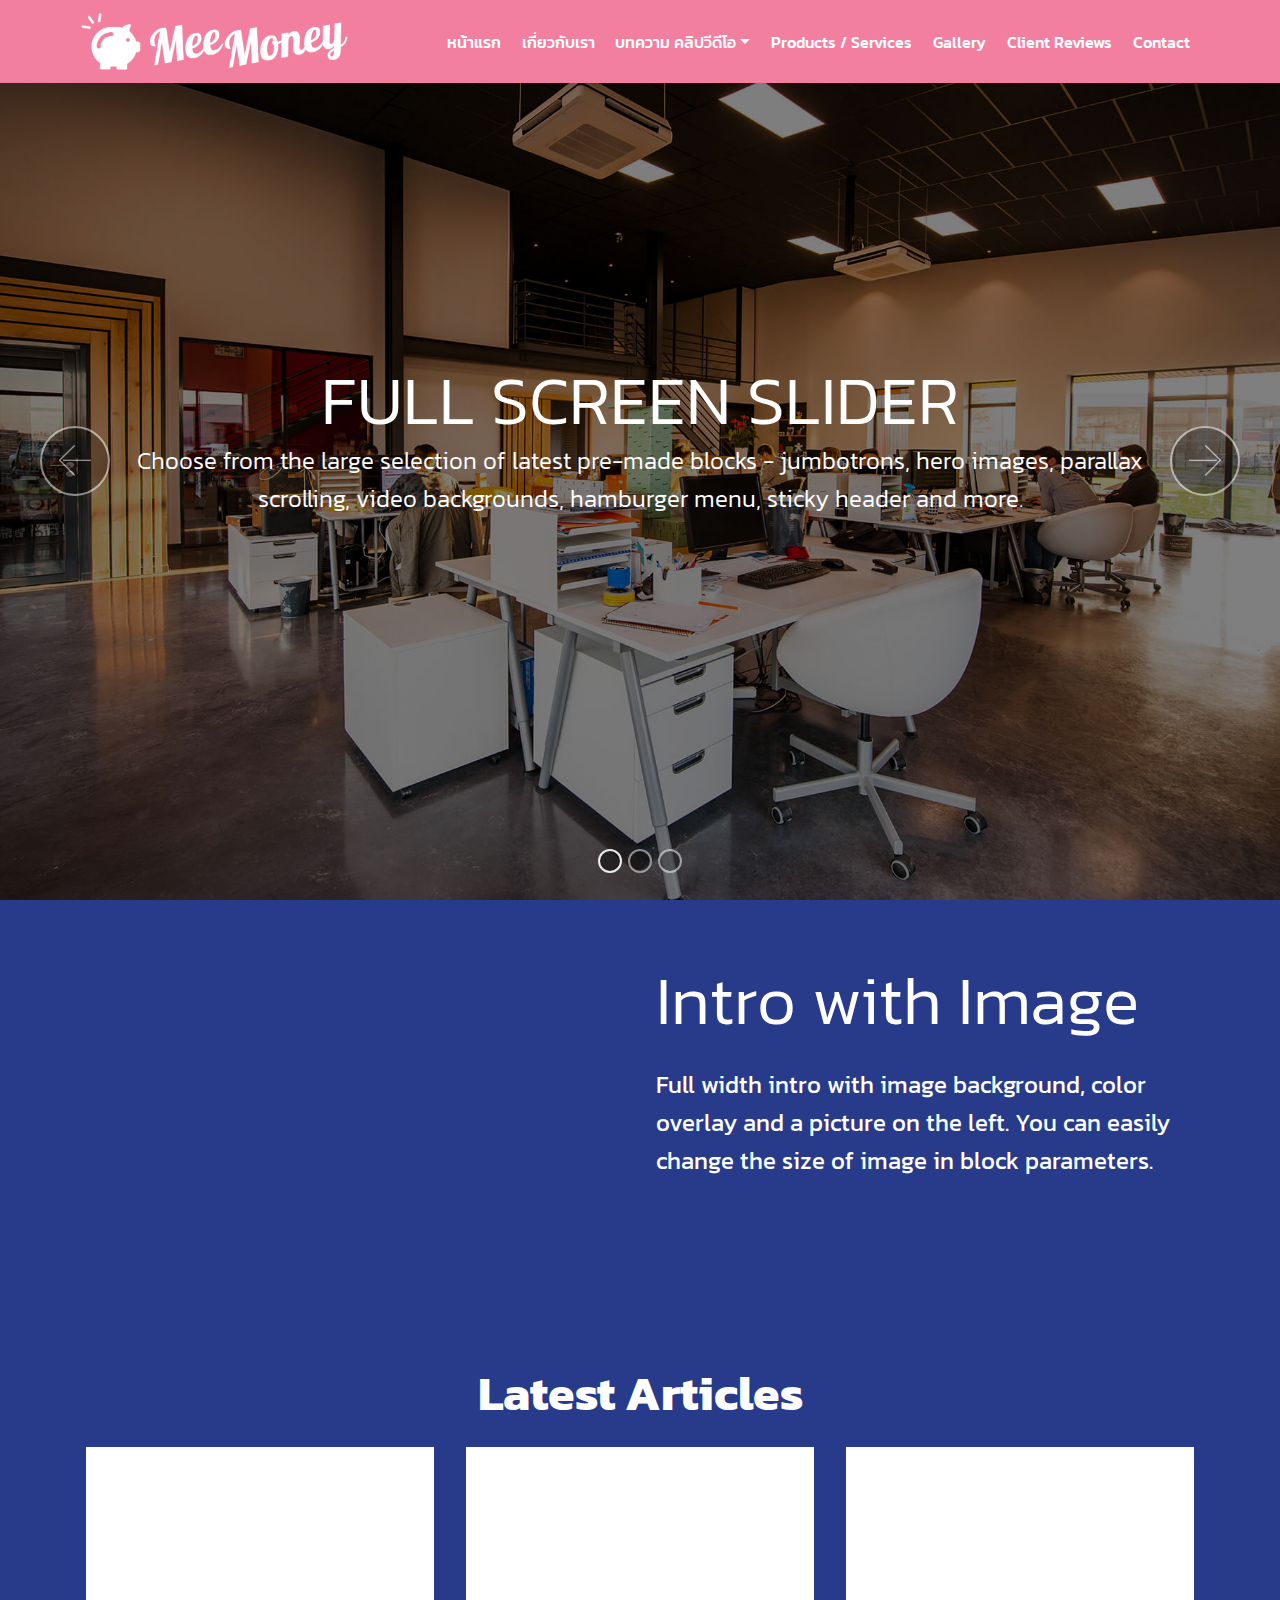
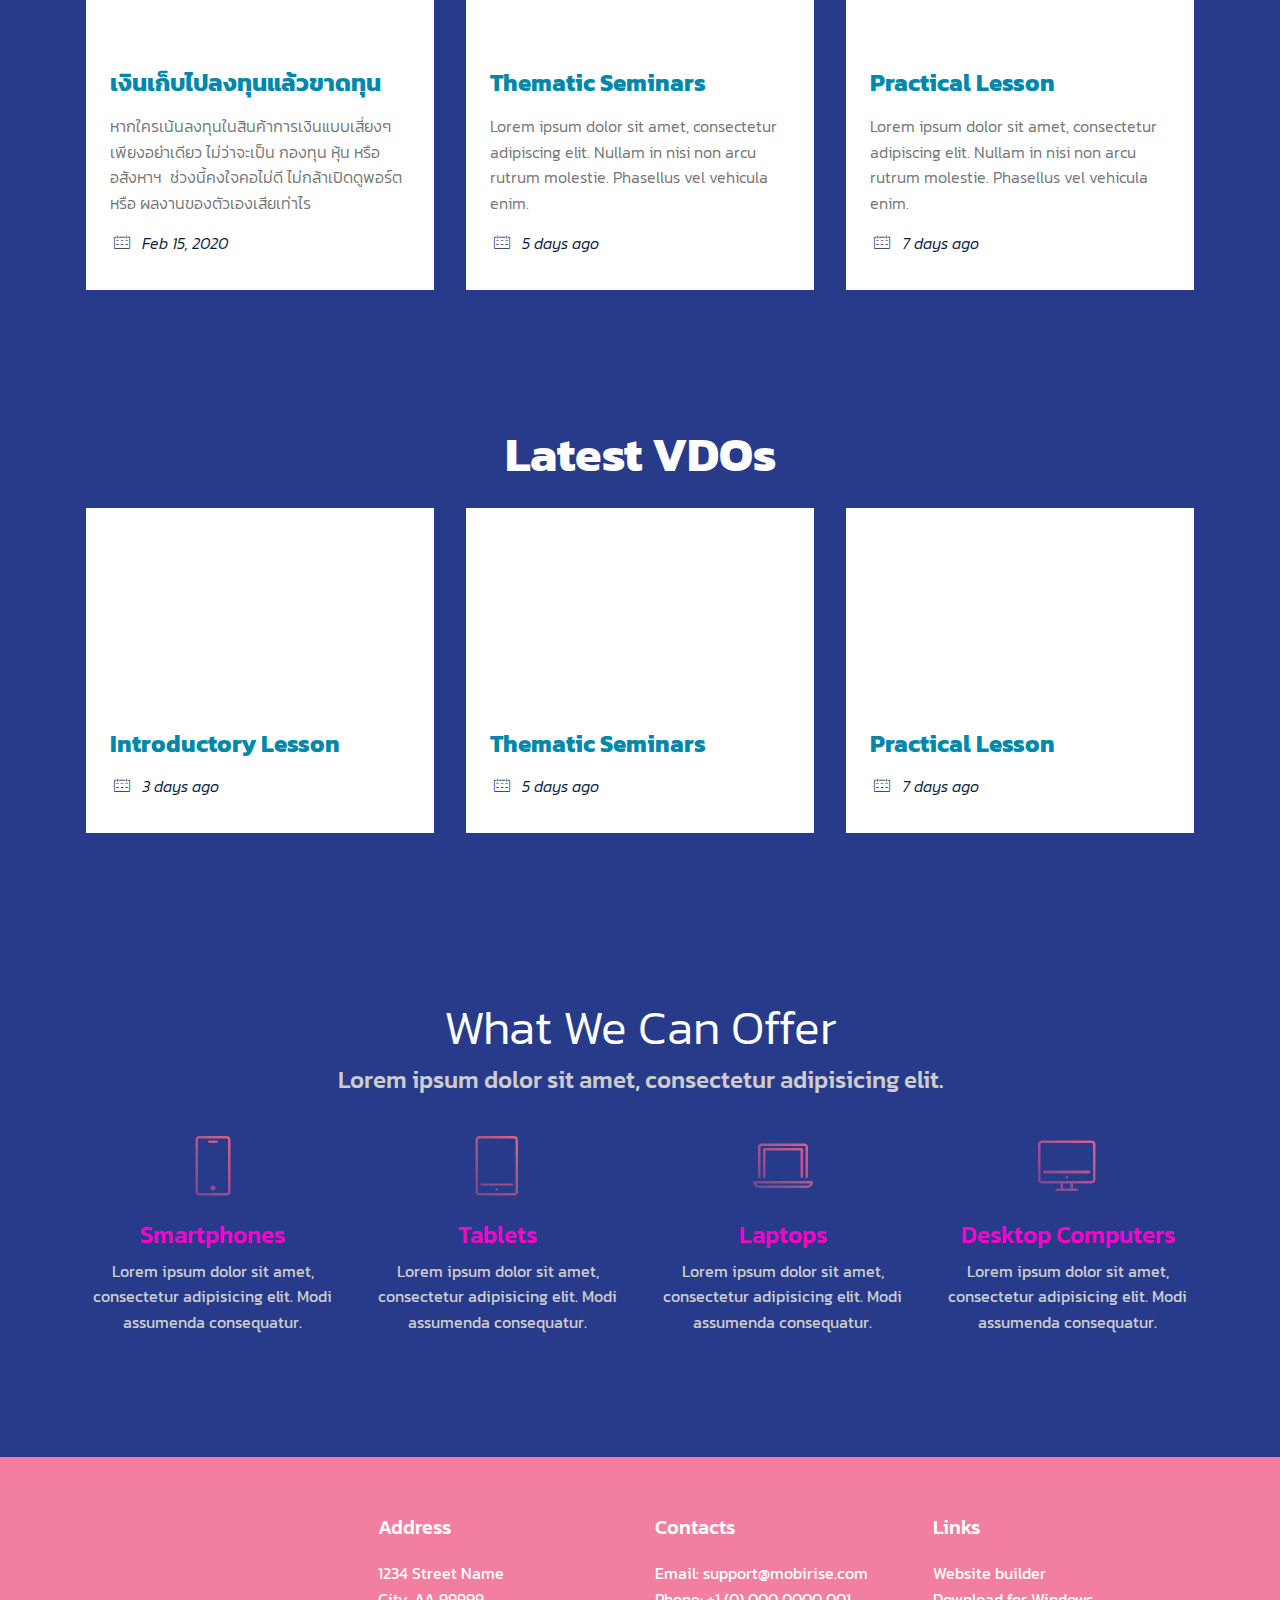
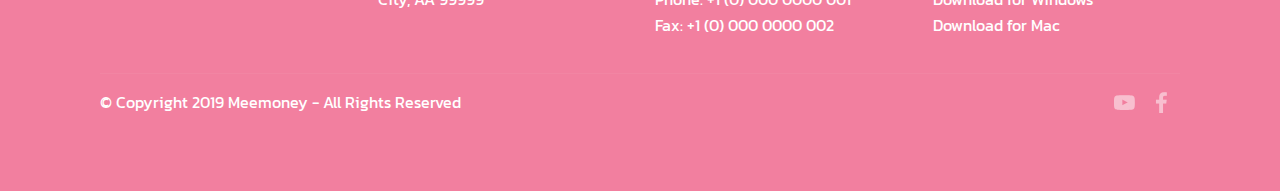
==== commit 86497064: "create github pages" ====
--- a/index.html
+++ b/index.html
@@ -6,10 +6,10 @@
   <meta http-equiv="X-UA-Compatible" content="IE=edge">
   
   <meta name="viewport" content="width=device-width, initial-scale=1, minimum-scale=1">
-  <link rel="shortcut icon" href="assets/images/meemoneylogo-122x122.png" type="image/x-icon">
-  <meta name="description" content="">
-  
-  <title>Home</title>
+  <link rel="shortcut icon" href="assets/images/meemoney-logo2-128x128.png" type="image/x-icon">
+  <meta name="description" content="ทุกความรู้เพื่อปลดล็อกศักยภาพการลงทุนของคุณ โดยกูรูชั้นนำของประเทศไทย">
+  
+  <title>Meemoney - การเงินส่วนบุคคล</title>
   <link rel="stylesheet" href="assets/web/assets/mobirise-icons/mobirise-icons.css">
   <link rel="stylesheet" href="assets/bootstrap/css/bootstrap.min.css">
   <link rel="stylesheet" href="assets/bootstrap/css/bootstrap-grid.min.css">
@@ -43,7 +43,7 @@
             <div class="navbar-brand">
                 <span class="navbar-logo">
                     <a href="index.html">
-                        <img src="assets/images/meemoneylogo-122x122.png" alt="MeeMoney" title="" style="height: 4.2rem;">
+                        <img src="assets/images/meemoney-logo-756x189.png" alt="MeeMoney" title="" style="height: 4.2rem;">
                     </a>
                 </span>
                 
@@ -70,7 +70,7 @@
 
     
 
-    <div class="full-screen"><div class="mbr-slider slide carousel" data-pause="true" data-keyboard="false" data-ride="false" data-interval="false"><ol class="carousel-indicators"><li data-app-prevent-settings="" data-target="#slider1-d" data-slide-to="0"></li><li data-app-prevent-settings="" data-target="#slider1-d" data-slide-to="1"></li><li data-app-prevent-settings="" data-target="#slider1-d" class=" active" data-slide-to="2"></li></ol><div class="carousel-inner" role="listbox"><div class="carousel-item slider-fullscreen-image" data-bg-video-slide="false" style="background-image: url(assets/images/background1.jpg);"><div class="container container-slide"><div class="image_wrapper"><div class="mbr-overlay"></div><img src="assets/images/background1.jpg" alt="" title=""><div class="carousel-caption justify-content-center"><div class="col-10 align-center"><h2 class="mbr-fonts-style display-1">FULL SCREEN SLIDER</h2><p class="lead mbr-text mbr-fonts-style display-5">Choose from the large selection of latest pre-made blocks - jumbotrons, hero images, parallax scrolling, video backgrounds, hamburger menu, sticky header and more.</p><div class="mbr-section-btn" buttons="0"><a class="btn btn-success display-4" href="#">FOR WINDOWS</a> <a class="btn  btn-white-outline display-4" href="#">FOR MAC</a></div></div></div></div></div></div><div class="carousel-item slider-fullscreen-image" data-bg-video-slide="false" style="background-image: url(assets/images/background2.jpg);"><div class="container container-slide"><div class="image_wrapper"><div class="mbr-overlay"></div><img src="assets/images/background2.jpg" alt="" title=""><div class="carousel-caption justify-content-center"><div class="col-10 align-left"><h2 class="mbr-fonts-style display-1">VIDEO SLIDE</h2><p class="lead mbr-text mbr-fonts-style display-5">Slide with youtube video background and color overlay. Title and text are aligned to the left.</p><div class="mbr-section-btn" buttons="0"><a class="btn btn-primary display-4" href="#">FOR WINDOWS</a> <a class="btn  btn-white-outline display-4" href="#">FOR MAC</a></div></div></div></div></div></div><div class="carousel-item slider-fullscreen-image active" data-bg-video-slide="false" style="background-image: url(assets/images/background3.jpg);"><div class="container container-slide"><div class="image_wrapper"><div class="mbr-overlay"></div><img src="assets/images/background3.jpg" alt="" title=""><div class="carousel-caption justify-content-center"><div class="col-10 align-right"><h2 class="mbr-fonts-style display-1">IMAGE SLIDE</h2><p class="lead mbr-text mbr-fonts-style display-5">Choose from the large selection of latest pre-made blocks - jumbotrons, hero images, parallax scrolling, video backgrounds, hamburger menu, sticky header and more.</p><div class="mbr-section-btn" buttons="0"><a class="btn btn-info display-4" href="#">FOR WINDOWS</a> <a class="btn  btn-white-outline display-4" href="#">FOR MAC</a></div></div></div></div></div></div></div><a data-app-prevent-settings="" class="carousel-control carousel-control-prev" role="button" data-slide="prev" href="#slider1-d"><span aria-hidden="true" class="mbri-left mbr-iconfont"></span><span class="sr-only">Previous</span></a><a data-app-prevent-settings="" class="carousel-control carousel-control-next" role="button" data-slide="next" href="#slider1-d"><span aria-hidden="true" class="mbri-right mbr-iconfont"></span><span class="sr-only">Next</span></a></div></div>
+    <div class="full-screen"><div class="mbr-slider slide carousel" data-pause="true" data-keyboard="false" data-ride="false" data-interval="false"><ol class="carousel-indicators"><li data-app-prevent-settings="" data-target="#slider1-d" class=" active" data-slide-to="0"></li><li data-app-prevent-settings="" data-target="#slider1-d" data-slide-to="1"></li><li data-app-prevent-settings="" data-target="#slider1-d" data-slide-to="2"></li></ol><div class="carousel-inner" role="listbox"><div class="carousel-item slider-fullscreen-image active" data-bg-video-slide="false" style="background-image: url(assets/images/background1.jpg);"><div class="container container-slide"><div class="image_wrapper"><div class="mbr-overlay"></div><img src="assets/images/background1.jpg" alt="" title=""><div class="carousel-caption justify-content-center"><div class="col-10 align-center"><h2 class="mbr-fonts-style display-1">FULL SCREEN SLIDER</h2><p class="lead mbr-text mbr-fonts-style display-5">Choose from the large selection of latest pre-made blocks - jumbotrons, hero images, parallax scrolling, video backgrounds, hamburger menu, sticky header and more.</p></div></div></div></div></div><div class="carousel-item slider-fullscreen-image" data-bg-video-slide="false" style="background-image: url(assets/images/background2.jpg);"><div class="container container-slide"><div class="image_wrapper"><div class="mbr-overlay"></div><img src="assets/images/background2.jpg" alt="" title=""><div class="carousel-caption justify-content-center"><div class="col-10 align-left"><h2 class="mbr-fonts-style display-1">VIDEO SLIDE</h2><p class="lead mbr-text mbr-fonts-style display-5">Slide with youtube video background and color overlay. Title and text are aligned to the left.</p><div class="mbr-section-btn" buttons="0"><a class="btn btn-primary display-4" href="#">FOR WINDOWS</a> <a class="btn  btn-white-outline display-4" href="#">FOR MAC</a></div></div></div></div></div></div><div class="carousel-item slider-fullscreen-image" data-bg-video-slide="false" style="background-image: url(assets/images/background3.jpg);"><div class="container container-slide"><div class="image_wrapper"><div class="mbr-overlay"></div><img src="assets/images/background3.jpg" alt="" title=""><div class="carousel-caption justify-content-center"><div class="col-10 align-right"><h2 class="mbr-fonts-style display-1">IMAGE SLIDE</h2><p class="lead mbr-text mbr-fonts-style display-5">Choose from the large selection of latest pre-made blocks - jumbotrons, hero images, parallax scrolling, video backgrounds, hamburger menu, sticky header and more.</p></div></div></div></div></div></div><a data-app-prevent-settings="" class="carousel-control carousel-control-prev" role="button" data-slide="prev" href="#slider1-d"><span aria-hidden="true" class="mbri-left mbr-iconfont"></span><span class="sr-only">Previous</span></a><a data-app-prevent-settings="" class="carousel-control carousel-control-next" role="button" data-slide="next" href="#slider1-d"><span aria-hidden="true" class="mbri-right mbr-iconfont"></span><span class="sr-only">Next</span></a></div></div>
 
 </section>
 
@@ -120,20 +120,14 @@
             <div class="card p-3 col-12 col-md-6 col-lg-4">
                 <div class="card-wrapper">
                     <div class="card-img">
-                        <img src="assets/images/01.jpg" title="">
-                    </div>
-                    <div class="card-box">
-                        <h4 class="card-title mbr-fonts-style mbr-bold display-5">
-                            Introductory Lesson</h4>
-                        <p class="mbr-text mbr-fonts-style card-text mbr-normal display-4">
-                            Lorem ipsum dolor sit amet, consectetur adipiscing elit. Nullam in nisi non arcu rutrum molestie. Phasellus vel vehicula
-                            enim.
-                        </p>
-                        <div class="ico-line">
-                            <div class="px-1 pb-3 pr-2 mbr-iconfont mbr-iconfont-social mbri-calendar" style="color: rgb(10, 28, 68); fill: rgb(10, 28, 68);" media-simple="true"></div>
-                            <h3 class="rev mbr-fonts-style display-4">
-                                <em>3 days ago</em>
-                            </h3>
+                        <a href="เอาเงินเก็บไปลงทุนแล้วขาดทุน.html"><img src="assets/images/mbr-696x463.jpg" title="" alt=""></a>
+                    </div>
+                    <div class="card-box">
+                        <h4 class="card-title mbr-fonts-style mbr-bold display-5">เงินเก็บไปลงทุนแล้วขาดทุน</h4>
+                        <p class="mbr-text mbr-fonts-style card-text mbr-normal display-4">หากใครเน้นลงทุนในสินค้าการเงินแบบเสี่ยงๆ เพียงอย่าเดียว ไม่ว่าจะเป็น กองทุน หุ้น หรือ อสังหาฯ &nbsp;ช่วงนี้คงใจคอไม่ดี ไม่กล้าเปิดดูพอร์ต หรือ ผลงานของตัวเองเสียเท่าไร</p>
+                        <div class="ico-line">
+                            <div class="px-1 pb-3 pr-2 mbr-iconfont mbr-iconfont-social mbri-calendar" style="color: rgb(10, 28, 68); fill: rgb(10, 28, 68);" media-simple="true"></div>
+                            <h3 class="rev mbr-fonts-style display-4"><em>Feb 15, 2020</em>&nbsp; &nbsp; &nbsp; &nbsp; &nbsp; &nbsp; &nbsp; &nbsp; &nbsp; &nbsp; &nbsp; &nbsp; &nbsp; &nbsp; &nbsp;</h3>
                         </div>
                         
                     </div>
@@ -364,8 +358,8 @@
         <div class="media-container-row content text-white">
             <div class="col-12 col-md-3">
                 <div class="media-wrap">
-                    <a href="#">
-                        <img src="assets/images/meemoneylogo-122x122.png" alt="" title="">
+                    <a href="index.html">
+                        <img src="assets/images/meemoney-logo-1-465x465.png" alt="" title="">
                     </a>
                 </div>
             </div>
@@ -393,9 +387,9 @@
                     Links
                 </h5>
                 <p class="mbr-text">
-                    <a class="text-primary" href="#">Website builder</a>
-                    <br><a class="text-primary" href="#">Download for Windows</a>
-                    <br><a class="text-primary" href="#">Download for Mac</a>
+                    <a class="text-warning" href="#">Website builder</a>
+                    <br><a class="text-warning" href="#">Download for Windows</a>
+                    <br><a class="text-warning" href="#">Download for Mac</a>
                 </p>
             </div>
         </div>
@@ -449,7 +443,7 @@
   <script src="assets/theme/js/script.js"></script>
   <script src="assets/slidervideo/script.js"></script>
   <script src="assets/formoid/formoid.min.js"></script>
-  
+  <script src="assets/web/assets/lazyload/lazyload.js"></script>
   
 
 </body>
--- a/assets/mobirise/css/mbr-additional.css
+++ b/assets/mobirise/css/mbr-additional.css
@@ -1117,490 +1117,85 @@
 .cid-rQCLazmIkv .dropdown-item:hover {
   color: #767676 !important;
 }
-.cid-rQCNCkWtQS .modal-body .close {
-  background: #1b1b1b;
-}
-.cid-rQCNCkWtQS .modal-body .close span {
-  font-style: normal;
-}
-.cid-rQCNCkWtQS .carousel-inner > .active,
-.cid-rQCNCkWtQS .carousel-inner > .next,
-.cid-rQCNCkWtQS .carousel-inner > .prev {
-  display: table;
-}
-.cid-rQCNCkWtQS .carousel-control .icon-next,
-.cid-rQCNCkWtQS .carousel-control .icon-prev {
-  margin-top: -18px;
-  font-size: 40px;
-  line-height: 27px;
-}
-.cid-rQCNCkWtQS .carousel-control:hover {
-  background: #1b1b1b;
-  color: #fff;
-  opacity: 1;
-}
-@media (max-width: 767px) {
-  .cid-rQCNCkWtQS .container .carousel-control {
-    margin-bottom: 0;
-  }
-}
-.cid-rQCNCkWtQS .boxed-slider {
-  position: relative;
-  padding: 93px 0;
-}
-.cid-rQCNCkWtQS .boxed-slider > div {
-  position: relative;
-}
-.cid-rQCNCkWtQS .container img {
-  width: 100%;
-}
-.cid-rQCNCkWtQS .container img + .row {
-  position: absolute;
-  top: 50%;
-  left: 0;
-  right: 0;
-  -webkit-transform: translateY(-50%);
-  -moz-transform: translateY(-50%);
-  transform: translateY(-50%);
-  z-index: 2;
-}
-.cid-rQCNCkWtQS .mbr-section {
-  padding: 0;
-  background-attachment: scroll;
-}
-.cid-rQCNCkWtQS .mbr-table-cell {
-  padding: 0;
-}
-.cid-rQCNCkWtQS .container .carousel-indicators {
-  margin-bottom: 3px;
-}
-.cid-rQCNCkWtQS .carousel-caption {
-  top: 50%;
-  right: 0;
-  bottom: auto;
-  left: 0;
-  display: -webkit-flex;
-  align-items: center;
-  -webkit-transform: translateY(-50%);
-  transform: translateY(-50%);
-  -webkit-align-items: center;
-}
-.cid-rQCNCkWtQS .mbr-overlay {
-  z-index: 1;
-}
-.cid-rQCNCkWtQS .container-slide.container {
-  min-width: 100%;
-  min-height: 100vh;
-  padding: 0;
-}
-.cid-rQCNCkWtQS .carousel-item {
-  background-position: 50% 50%;
-  background-repeat: no-repeat;
-  background-size: cover;
-  -o-transition: -o-transform 0.6s ease-in-out;
-  -webkit-transition: -webkit-transform 0.6s ease-in-out;
-  transition: transform 0.6s ease-in-out, -webkit-transform 0.6s ease-in-out, -o-transform 0.6s ease-in-out;
-  -webkit-backface-visibility: hidden;
-  backface-visibility: hidden;
-  -webkit-perspective: 1000px;
-  perspective: 1000px;
-}
-@media (max-width: 576px) {
-  .cid-rQCNCkWtQS .carousel-item .container {
-    width: 100%;
-  }
-}
-.cid-rQCNCkWtQS .carousel-item-next.carousel-item-left,
-.cid-rQCNCkWtQS .carousel-item-prev.carousel-item-right {
-  -webkit-transform: translate3d(0, 0, 0);
-  transform: translate3d(0, 0, 0);
-}
-.cid-rQCNCkWtQS .active.carousel-item-right,
-.cid-rQCNCkWtQS .carousel-item-next {
-  -webkit-transform: translate3d(100%, 0, 0);
-  transform: translate3d(100%, 0, 0);
-}
-.cid-rQCNCkWtQS .active.carousel-item-left,
-.cid-rQCNCkWtQS .carousel-item-prev {
-  -webkit-transform: translate3d(-100%, 0, 0);
-  transform: translate3d(-100%, 0, 0);
-}
-.cid-rQCNCkWtQS .mbr-slider .carousel-control {
-  top: 50%;
-  width: 70px;
-  height: 70px;
-  margin-top: -1.5rem;
-  font-size: 35px;
-  background-color: rgba(0, 0, 0, 0.5);
-  border: 2px solid #fff;
-  border-radius: 50%;
-  transition: all .3s;
-}
-.cid-rQCNCkWtQS .mbr-slider .carousel-control.carousel-control-prev {
-  left: 0;
-  margin-left: 2.5rem;
-}
-.cid-rQCNCkWtQS .mbr-slider .carousel-control.carousel-control-next {
-  right: 0;
-  margin-right: 2.5rem;
-}
-.cid-rQCNCkWtQS .mbr-slider .carousel-control .mbr-iconfont {
-  font-size: 2rem;
-}
-@media (max-width: 767px) {
-  .cid-rQCNCkWtQS .mbr-slider .carousel-control {
-    top: auto;
-    bottom: 1rem;
-  }
-}
-.cid-rQCNCkWtQS .mbr-slider .carousel-indicators {
-  position: absolute;
-  bottom: 0;
-  margin-bottom: 1.5rem !important;
-}
-.cid-rQCNCkWtQS .mbr-slider .carousel-indicators li {
-  max-width: 20px;
-  width: 20px;
-  height: 20px;
-  max-height: 20px;
-  margin: 3px;
-  background-color: rgba(0, 0, 0, 0.5);
-  border: 2px solid #fff;
-  border-radius: 50%;
-  opacity: .5;
-  transition: all .3s;
-}
-.cid-rQCNCkWtQS .mbr-slider .carousel-indicators li.active,
-.cid-rQCNCkWtQS .mbr-slider .carousel-indicators li:hover {
-  opacity: .9;
-}
-.cid-rQCNCkWtQS .mbr-slider .carousel-indicators li::after,
-.cid-rQCNCkWtQS .mbr-slider .carousel-indicators li::before {
-  content: none;
-}
-.cid-rQCNCkWtQS .mbr-slider .carousel-indicators.ie-fix {
-  left: 50%;
-  display: block;
-  width: 60%;
-  margin-left: -30%;
-  text-align: center;
-}
-@media (max-width: 576px) {
-  .cid-rQCNCkWtQS .mbr-slider .carousel-indicators {
-    display: none !important;
-  }
-}
-.cid-rQCNCkWtQS .mbr-slider > .container img {
-  width: 100%;
-}
-.cid-rQCNCkWtQS .mbr-slider > .container img + .row {
-  position: absolute;
-  top: 50%;
-  right: 0;
-  left: 0;
-  z-index: 2;
-  -moz-transform: translateY(-50%);
-  -webkit-transform: translateY(-50%);
-  transform: translateY(-50%);
-}
-.cid-rQCNCkWtQS .mbr-slider > .container .carousel-indicators {
-  margin-bottom: 3px;
-}
-@media (max-width: 576px) {
-  .cid-rQCNCkWtQS .mbr-slider > .container .carousel-control {
-    margin-bottom: 0;
-  }
-}
-.cid-rQCNCkWtQS .mbr-slider .mbr-section {
-  padding: 0;
-  background-attachment: scroll;
-}
-.cid-rQCNCkWtQS .mbr-slider .mbr-table-cell {
-  padding: 0;
-}
-.cid-rQCNCkWtQS .carousel-item .container.container-slide {
-  position: initial;
-  width: auto;
-  min-height: 0;
-}
-.cid-rQCNCkWtQS .full-screen .slider-fullscreen-image {
-  min-height: 100vh;
-  background-repeat: no-repeat;
-  background-position: 50% 50%;
-  background-size: cover;
-}
-.cid-rQCNCkWtQS .full-screen .slider-fullscreen-image.active {
-  display: -o-flex;
-}
-.cid-rQCNCkWtQS .full-screen .container {
-  width: auto;
-  padding-right: 0;
-  padding-left: 0;
-}
-.cid-rQCNCkWtQS .full-screen .carousel-item .container.container-slide {
-  width: 100%;
-  min-height: 100vh;
-  padding: 0;
-}
-.cid-rQCNCkWtQS .full-screen .carousel-item .container.container-slide img {
-  display: none;
-}
-.cid-rQCNCkWtQS .mbr-background-video-preview {
-  position: absolute;
-  top: 0;
-  right: 0;
-  bottom: 0;
-  left: 0;
-}
-.cid-rQCNCkWtQS .mbr-overlay ~ .container-slide {
-  z-index: auto;
-}
-.cid-rQCNSZNzqV {
-  padding-top: 60px;
-  padding-bottom: 60px;
-  background-color: #283b8b;
-}
-@media (min-width: 992px) {
-  .cid-rQCNSZNzqV .mbr-figure {
-    padding-right: 4rem;
-  }
-}
-@media (max-width: 991px) {
-  .cid-rQCNSZNzqV .mbr-figure {
-    padding-bottom: 3rem;
-  }
-}
-@media (max-width: 767px) {
-  .cid-rQCNSZNzqV .mbr-text {
-    text-align: center;
-  }
-}
-.cid-rQCOlrxm2q {
-  padding-top: 60px;
-  padding-bottom: 60px;
-  background-color: #283b8b;
-}
-.cid-rQCOlrxm2q .card-wrapper {
-  overflow: hidden;
-  height: 100%;
-  background: #ffffff;
-  color: #444444;
-  padding: 0;
-}
-.cid-rQCOlrxm2q .ico-line {
-  display: inline-block;
-  width: 100%;
-}
-.cid-rQCOlrxm2q p {
-  line-height: 1.6;
-}
-.cid-rQCOlrxm2q .rev,
-.cid-rQCOlrxm2q .mbr-iconfont {
-  display: inline-block;
-}
-.cid-rQCOlrxm2q .card-title {
-  color: #0087ab;
-  margin: 0;
-  line-height: 1.3;
-  padding-bottom: 1rem;
-  text-align: left;
-}
-.cid-rQCOlrxm2q .card-box {
-  padding: 1.5rem;
-}
-.cid-rQCOlrxm2q .mbr-section-title {
-  margin: 0 auto;
-  color: #000000;
-  text-align: center;
-}
-.cid-rQCOlrxm2q .mbr-section-sub-title {
-  text-align: center;
-  color: #767676;
-}
-.cid-rQCOlrxm2q .mbr-section-title,
-.cid-rQCOlrxm2q .line-wrap {
-  text-align: center;
-  color: #ffffff;
-}
-.cid-rQCOlrxm2q .rev {
-  color: #0a1c44;
-}
-.cid-rQCOlrxm2q .card-text,
-.cid-rQCOlrxm2q .mbr-section-btn,
-.cid-rQCOlrxm2q .ico-line {
-  color: #767676;
-}
-.cid-rQCOG4J9yW {
-  padding-top: 60px;
-  padding-bottom: 60px;
-  background-color: #283b8b;
-}
-.cid-rQCOG4J9yW .card-wrapper {
-  overflow: hidden;
-  height: 100%;
-  background: #ffffff;
-  color: #444444;
-  padding: 0;
-}
-.cid-rQCOG4J9yW .ico-line {
-  display: inline-block;
-  width: 100%;
-}
-.cid-rQCOG4J9yW p {
-  line-height: 1.6;
-}
-.cid-rQCOG4J9yW .rev,
-.cid-rQCOG4J9yW .mbr-iconfont {
-  display: inline-block;
-}
-.cid-rQCOG4J9yW .card-title {
-  color: #0087ab;
-  margin: 0;
-  line-height: 1.3;
-  padding-bottom: 1rem;
-  text-align: left;
-}
-.cid-rQCOG4J9yW .card-box {
-  padding: 1.5rem;
-}
-.cid-rQCOG4J9yW .mbr-section-title {
-  margin: 0 auto;
-  color: #000000;
-  text-align: center;
-}
-.cid-rQCOG4J9yW .mbr-section-sub-title {
-  text-align: center;
-  color: #767676;
-}
-.cid-rQCOG4J9yW .mbr-section-title,
-.cid-rQCOG4J9yW .line-wrap {
-  text-align: center;
-  color: #ffffff;
-}
-.cid-rQCOG4J9yW .rev {
-  color: #0a1c44;
-}
-.cid-rQCOG4J9yW .card-text,
-.cid-rQCOG4J9yW .mbr-section-btn,
-.cid-rQCOG4J9yW .ico-line {
-  color: #767676;
-}
-.cid-rQCPsLCbc5 {
+.cid-rQCTBH7zWV {
   padding-top: 90px;
   padding-bottom: 90px;
-  background-color: #283b8b;
-}
-.cid-rQCPsLCbc5 .mbr-text,
-.cid-rQCPsLCbc5 .mbr-section-subtitle {
+  background-color: #efefef;
+}
+.cid-rQCTBH7zWV .card-box {
+  padding: 0 2rem;
+}
+.cid-rQCTBH7zWV .mbr-section-btn {
+  padding-top: 1rem;
+}
+.cid-rQCTBH7zWV .mbr-section-btn a {
+  margin-top: 1rem;
+  margin-bottom: 0;
+}
+.cid-rQCTBH7zWV h4 {
+  font-weight: 500;
+  margin-bottom: 0;
+  text-align: left;
+  padding-top: 2rem;
+}
+.cid-rQCTBH7zWV p {
+  margin-bottom: 0;
+  text-align: left;
+  padding-top: 1.5rem;
+}
+.cid-rQCTBH7zWV .mbr-text {
   color: #767676;
 }
-.cid-rQCPsLCbc5 .card-title {
-  color: #66458e;
-}
-.cid-rQCPsLCbc5 .card .card-img span {
-  color: #66458e;
-  font-size: 60px;
-  background: linear-gradient(45deg, #66458e, #e96188);
-  -webkit-background-clip: text;
-  -webkit-text-fill-color: transparent;
-}
-@media (max-width: 767px) {
-  .cid-rQCPsLCbc5 .mbr-section-subtitle,
-  .cid-rQCPsLCbc5 .mbr-section-title {
-    text-align: center !important;
-  }
-}
-@media screen and (-ms-high-contrast: active), (-ms-high-contrast: none) {
-  .cid-rQCPsLCbc5 .card .card-img span {
-    background: none;
-  }
-}
-.cid-rQCPsLCbc5 .mbr-section-title {
-  color: #ffffff;
-}
-.cid-rQCPsLCbc5 .mbr-section-subtitle {
-  color: #cccccc;
-}
-.cid-rQCPsLCbc5 .mbr-text {
-  color: #cccccc;
-}
-.cid-rQCPsLCbc5 .card-title,
-.cid-rQCPsLCbc5 .card-img {
-  color: #ff02c7;
-}
-.cid-rQCQ0pIi2N {
-  padding-top: 60px;
-  padding-bottom: 60px;
-  background-color: #f27f9f;
-}
-@media (max-width: 767px) {
-  .cid-rQCQ0pIi2N .content {
-    text-align: center;
-  }
-  .cid-rQCQ0pIi2N .content > div:not(:last-child) {
-    margin-bottom: 2rem;
-  }
-}
-@media (max-width: 767px) {
-  .cid-rQCQ0pIi2N .media-wrap {
-    margin-bottom: 1rem;
-  }
-}
-.cid-rQCQ0pIi2N .media-wrap .mbr-iconfont-logo {
-  font-size: 7.5rem;
-  color: #f36;
-}
-.cid-rQCQ0pIi2N .media-wrap img {
-  height: 6rem;
-}
-@media (max-width: 767px) {
-  .cid-rQCQ0pIi2N .footer-lower .copyright {
-    margin-bottom: 1rem;
-    text-align: center;
-  }
-}
-.cid-rQCQ0pIi2N .footer-lower hr {
-  margin: 1rem 0;
-  border-color: #fff;
-  opacity: .05;
-}
-.cid-rQCQ0pIi2N .footer-lower .social-list {
-  padding-left: 0;
+.cid-rQCTBH7zWV .card-wrapper {
+  height: 100%;
+  padding-bottom: 2rem;
+  background: #ffffff;
+  box-shadow: 0px 0px 0px 0px rgba(0, 0, 0, 0);
+  transition: box-shadow 0.3s;
+}
+.cid-rQCTBH7zWV .card-wrapper:hover {
+  box-shadow: 0px 0px 30px 0px rgba(0, 0, 0, 0.05);
+  transition: box-shadow 0.3s;
+}
+.cid-rQCTC2cZ9J {
+  padding-top: 90px;
+  padding-bottom: 90px;
+  background-color: #efefef;
+}
+.cid-rQCTC2cZ9J .card-box {
+  padding: 0 2rem;
+}
+.cid-rQCTC2cZ9J .mbr-section-btn {
+  padding-top: 1rem;
+}
+.cid-rQCTC2cZ9J .mbr-section-btn a {
+  margin-top: 1rem;
   margin-bottom: 0;
-  list-style: none;
-  display: flex;
-  -webkit-flex-wrap: wrap;
-  flex-wrap: wrap;
-  -webkit-justify-content: flex-end;
-  justify-content: flex-end;
-}
-.cid-rQCQ0pIi2N .footer-lower .social-list .mbr-iconfont-social {
-  font-size: 1.3rem;
-  color: #fff;
-}
-.cid-rQCQ0pIi2N .footer-lower .social-list .soc-item {
-  margin: 0 .5rem;
-}
-.cid-rQCQ0pIi2N .footer-lower .social-list a {
-  margin: 0;
-  opacity: .5;
-  -webkit-transition: .2s linear;
-  transition: .2s linear;
-}
-.cid-rQCQ0pIi2N .footer-lower .social-list a:hover {
-  opacity: 1;
-}
-@media (max-width: 767px) {
-  .cid-rQCQ0pIi2N .footer-lower .social-list {
-    -webkit-justify-content: center;
-    justify-content: center;
-  }
-}
-.cid-rQCQ0pIi2N P {
-  color: #283b8b;
-}
-.cid-rQCQ0pIi2N H5 {
-  color: #283b8b;
+}
+.cid-rQCTC2cZ9J h4 {
+  font-weight: 500;
+  margin-bottom: 0;
+  text-align: left;
+  padding-top: 2rem;
+}
+.cid-rQCTC2cZ9J p {
+  margin-bottom: 0;
+  text-align: left;
+  padding-top: 1.5rem;
+}
+.cid-rQCTC2cZ9J .mbr-text {
+  color: #767676;
+}
+.cid-rQCTC2cZ9J .card-wrapper {
+  height: 100%;
+  padding-bottom: 2rem;
+  background: #ffffff;
+  box-shadow: 0px 0px 0px 0px rgba(0, 0, 0, 0);
+  transition: box-shadow 0.3s;
+}
+.cid-rQCTC2cZ9J .card-wrapper:hover {
+  box-shadow: 0px 0px 30px 0px rgba(0, 0, 0, 0.05);
+  transition: box-shadow 0.3s;
 }
 .cid-rQCLazmIkv .navbar {
   background: #f27f9f;
@@ -2009,83 +1604,989 @@
 .cid-rQCLazmIkv .dropdown-item:hover {
   color: #767676 !important;
 }
-.cid-rQCTBH7zWV {
+.cid-rQCNCkWtQS .modal-body .close {
+  background: #1b1b1b;
+}
+.cid-rQCNCkWtQS .modal-body .close span {
+  font-style: normal;
+}
+.cid-rQCNCkWtQS .carousel-inner > .active,
+.cid-rQCNCkWtQS .carousel-inner > .next,
+.cid-rQCNCkWtQS .carousel-inner > .prev {
+  display: table;
+}
+.cid-rQCNCkWtQS .carousel-control .icon-next,
+.cid-rQCNCkWtQS .carousel-control .icon-prev {
+  margin-top: -18px;
+  font-size: 40px;
+  line-height: 27px;
+}
+.cid-rQCNCkWtQS .carousel-control:hover {
+  background: #1b1b1b;
+  color: #fff;
+  opacity: 1;
+}
+@media (max-width: 767px) {
+  .cid-rQCNCkWtQS .container .carousel-control {
+    margin-bottom: 0;
+  }
+}
+.cid-rQCNCkWtQS .boxed-slider {
+  position: relative;
+  padding: 93px 0;
+}
+.cid-rQCNCkWtQS .boxed-slider > div {
+  position: relative;
+}
+.cid-rQCNCkWtQS .container img {
+  width: 100%;
+}
+.cid-rQCNCkWtQS .container img + .row {
+  position: absolute;
+  top: 50%;
+  left: 0;
+  right: 0;
+  -webkit-transform: translateY(-50%);
+  -moz-transform: translateY(-50%);
+  transform: translateY(-50%);
+  z-index: 2;
+}
+.cid-rQCNCkWtQS .mbr-section {
+  padding: 0;
+  background-attachment: scroll;
+}
+.cid-rQCNCkWtQS .mbr-table-cell {
+  padding: 0;
+}
+.cid-rQCNCkWtQS .container .carousel-indicators {
+  margin-bottom: 3px;
+}
+.cid-rQCNCkWtQS .carousel-caption {
+  top: 50%;
+  right: 0;
+  bottom: auto;
+  left: 0;
+  display: -webkit-flex;
+  align-items: center;
+  -webkit-transform: translateY(-50%);
+  transform: translateY(-50%);
+  -webkit-align-items: center;
+}
+.cid-rQCNCkWtQS .mbr-overlay {
+  z-index: 1;
+}
+.cid-rQCNCkWtQS .container-slide.container {
+  min-width: 100%;
+  min-height: 100vh;
+  padding: 0;
+}
+.cid-rQCNCkWtQS .carousel-item {
+  background-position: 50% 50%;
+  background-repeat: no-repeat;
+  background-size: cover;
+  -o-transition: -o-transform 0.6s ease-in-out;
+  -webkit-transition: -webkit-transform 0.6s ease-in-out;
+  transition: transform 0.6s ease-in-out, -webkit-transform 0.6s ease-in-out, -o-transform 0.6s ease-in-out;
+  -webkit-backface-visibility: hidden;
+  backface-visibility: hidden;
+  -webkit-perspective: 1000px;
+  perspective: 1000px;
+}
+@media (max-width: 576px) {
+  .cid-rQCNCkWtQS .carousel-item .container {
+    width: 100%;
+  }
+}
+.cid-rQCNCkWtQS .carousel-item-next.carousel-item-left,
+.cid-rQCNCkWtQS .carousel-item-prev.carousel-item-right {
+  -webkit-transform: translate3d(0, 0, 0);
+  transform: translate3d(0, 0, 0);
+}
+.cid-rQCNCkWtQS .active.carousel-item-right,
+.cid-rQCNCkWtQS .carousel-item-next {
+  -webkit-transform: translate3d(100%, 0, 0);
+  transform: translate3d(100%, 0, 0);
+}
+.cid-rQCNCkWtQS .active.carousel-item-left,
+.cid-rQCNCkWtQS .carousel-item-prev {
+  -webkit-transform: translate3d(-100%, 0, 0);
+  transform: translate3d(-100%, 0, 0);
+}
+.cid-rQCNCkWtQS .mbr-slider .carousel-control {
+  top: 50%;
+  width: 70px;
+  height: 70px;
+  margin-top: -1.5rem;
+  font-size: 35px;
+  background-color: rgba(0, 0, 0, 0.5);
+  border: 2px solid #fff;
+  border-radius: 50%;
+  transition: all .3s;
+}
+.cid-rQCNCkWtQS .mbr-slider .carousel-control.carousel-control-prev {
+  left: 0;
+  margin-left: 2.5rem;
+}
+.cid-rQCNCkWtQS .mbr-slider .carousel-control.carousel-control-next {
+  right: 0;
+  margin-right: 2.5rem;
+}
+.cid-rQCNCkWtQS .mbr-slider .carousel-control .mbr-iconfont {
+  font-size: 2rem;
+}
+@media (max-width: 767px) {
+  .cid-rQCNCkWtQS .mbr-slider .carousel-control {
+    top: auto;
+    bottom: 1rem;
+  }
+}
+.cid-rQCNCkWtQS .mbr-slider .carousel-indicators {
+  position: absolute;
+  bottom: 0;
+  margin-bottom: 1.5rem !important;
+}
+.cid-rQCNCkWtQS .mbr-slider .carousel-indicators li {
+  max-width: 20px;
+  width: 20px;
+  height: 20px;
+  max-height: 20px;
+  margin: 3px;
+  background-color: rgba(0, 0, 0, 0.5);
+  border: 2px solid #fff;
+  border-radius: 50%;
+  opacity: .5;
+  transition: all .3s;
+}
+.cid-rQCNCkWtQS .mbr-slider .carousel-indicators li.active,
+.cid-rQCNCkWtQS .mbr-slider .carousel-indicators li:hover {
+  opacity: .9;
+}
+.cid-rQCNCkWtQS .mbr-slider .carousel-indicators li::after,
+.cid-rQCNCkWtQS .mbr-slider .carousel-indicators li::before {
+  content: none;
+}
+.cid-rQCNCkWtQS .mbr-slider .carousel-indicators.ie-fix {
+  left: 50%;
+  display: block;
+  width: 60%;
+  margin-left: -30%;
+  text-align: center;
+}
+@media (max-width: 576px) {
+  .cid-rQCNCkWtQS .mbr-slider .carousel-indicators {
+    display: none !important;
+  }
+}
+.cid-rQCNCkWtQS .mbr-slider > .container img {
+  width: 100%;
+}
+.cid-rQCNCkWtQS .mbr-slider > .container img + .row {
+  position: absolute;
+  top: 50%;
+  right: 0;
+  left: 0;
+  z-index: 2;
+  -moz-transform: translateY(-50%);
+  -webkit-transform: translateY(-50%);
+  transform: translateY(-50%);
+}
+.cid-rQCNCkWtQS .mbr-slider > .container .carousel-indicators {
+  margin-bottom: 3px;
+}
+@media (max-width: 576px) {
+  .cid-rQCNCkWtQS .mbr-slider > .container .carousel-control {
+    margin-bottom: 0;
+  }
+}
+.cid-rQCNCkWtQS .mbr-slider .mbr-section {
+  padding: 0;
+  background-attachment: scroll;
+}
+.cid-rQCNCkWtQS .mbr-slider .mbr-table-cell {
+  padding: 0;
+}
+.cid-rQCNCkWtQS .carousel-item .container.container-slide {
+  position: initial;
+  width: auto;
+  min-height: 0;
+}
+.cid-rQCNCkWtQS .full-screen .slider-fullscreen-image {
+  min-height: 100vh;
+  background-repeat: no-repeat;
+  background-position: 50% 50%;
+  background-size: cover;
+}
+.cid-rQCNCkWtQS .full-screen .slider-fullscreen-image.active {
+  display: -o-flex;
+}
+.cid-rQCNCkWtQS .full-screen .container {
+  width: auto;
+  padding-right: 0;
+  padding-left: 0;
+}
+.cid-rQCNCkWtQS .full-screen .carousel-item .container.container-slide {
+  width: 100%;
+  min-height: 100vh;
+  padding: 0;
+}
+.cid-rQCNCkWtQS .full-screen .carousel-item .container.container-slide img {
+  display: none;
+}
+.cid-rQCNCkWtQS .mbr-background-video-preview {
+  position: absolute;
+  top: 0;
+  right: 0;
+  bottom: 0;
+  left: 0;
+}
+.cid-rQCNCkWtQS .mbr-overlay ~ .container-slide {
+  z-index: auto;
+}
+.cid-rQCNSZNzqV {
+  padding-top: 60px;
+  padding-bottom: 60px;
+  background-color: #283b8b;
+}
+@media (min-width: 992px) {
+  .cid-rQCNSZNzqV .mbr-figure {
+    padding-right: 4rem;
+  }
+}
+@media (max-width: 991px) {
+  .cid-rQCNSZNzqV .mbr-figure {
+    padding-bottom: 3rem;
+  }
+}
+@media (max-width: 767px) {
+  .cid-rQCNSZNzqV .mbr-text {
+    text-align: center;
+  }
+}
+.cid-rQCOlrxm2q {
+  padding-top: 60px;
+  padding-bottom: 60px;
+  background-color: #283b8b;
+}
+.cid-rQCOlrxm2q .card-wrapper {
+  overflow: hidden;
+  height: 100%;
+  background: #ffffff;
+  color: #444444;
+  padding: 0;
+}
+.cid-rQCOlrxm2q .ico-line {
+  display: inline-block;
+  width: 100%;
+}
+.cid-rQCOlrxm2q p {
+  line-height: 1.6;
+}
+.cid-rQCOlrxm2q .rev,
+.cid-rQCOlrxm2q .mbr-iconfont {
+  display: inline-block;
+}
+.cid-rQCOlrxm2q .card-title {
+  color: #0087ab;
+  margin: 0;
+  line-height: 1.3;
+  padding-bottom: 1rem;
+  text-align: left;
+}
+.cid-rQCOlrxm2q .card-box {
+  padding: 1.5rem;
+}
+.cid-rQCOlrxm2q .mbr-section-title {
+  margin: 0 auto;
+  color: #000000;
+  text-align: center;
+}
+.cid-rQCOlrxm2q .mbr-section-sub-title {
+  text-align: center;
+  color: #767676;
+}
+.cid-rQCOlrxm2q .mbr-section-title,
+.cid-rQCOlrxm2q .line-wrap {
+  text-align: center;
+  color: #ffffff;
+}
+.cid-rQCOlrxm2q .rev {
+  color: #0a1c44;
+}
+.cid-rQCOlrxm2q .card-text,
+.cid-rQCOlrxm2q .mbr-section-btn,
+.cid-rQCOlrxm2q .ico-line {
+  color: #767676;
+}
+.cid-rQCOG4J9yW {
+  padding-top: 60px;
+  padding-bottom: 60px;
+  background-color: #283b8b;
+}
+.cid-rQCOG4J9yW .card-wrapper {
+  overflow: hidden;
+  height: 100%;
+  background: #ffffff;
+  color: #444444;
+  padding: 0;
+}
+.cid-rQCOG4J9yW .ico-line {
+  display: inline-block;
+  width: 100%;
+}
+.cid-rQCOG4J9yW p {
+  line-height: 1.6;
+}
+.cid-rQCOG4J9yW .rev,
+.cid-rQCOG4J9yW .mbr-iconfont {
+  display: inline-block;
+}
+.cid-rQCOG4J9yW .card-title {
+  color: #0087ab;
+  margin: 0;
+  line-height: 1.3;
+  padding-bottom: 1rem;
+  text-align: left;
+}
+.cid-rQCOG4J9yW .card-box {
+  padding: 1.5rem;
+}
+.cid-rQCOG4J9yW .mbr-section-title {
+  margin: 0 auto;
+  color: #000000;
+  text-align: center;
+}
+.cid-rQCOG4J9yW .mbr-section-sub-title {
+  text-align: center;
+  color: #767676;
+}
+.cid-rQCOG4J9yW .mbr-section-title,
+.cid-rQCOG4J9yW .line-wrap {
+  text-align: center;
+  color: #ffffff;
+}
+.cid-rQCOG4J9yW .rev {
+  color: #0a1c44;
+}
+.cid-rQCOG4J9yW .card-text,
+.cid-rQCOG4J9yW .mbr-section-btn,
+.cid-rQCOG4J9yW .ico-line {
+  color: #767676;
+}
+.cid-rQCPsLCbc5 {
   padding-top: 90px;
   padding-bottom: 90px;
-  background-color: #efefef;
-}
-.cid-rQCTBH7zWV .card-box {
-  padding: 0 2rem;
-}
-.cid-rQCTBH7zWV .mbr-section-btn {
-  padding-top: 1rem;
-}
-.cid-rQCTBH7zWV .mbr-section-btn a {
-  margin-top: 1rem;
+  background-color: #283b8b;
+}
+.cid-rQCPsLCbc5 .mbr-text,
+.cid-rQCPsLCbc5 .mbr-section-subtitle {
+  color: #767676;
+}
+.cid-rQCPsLCbc5 .card-title {
+  color: #66458e;
+}
+.cid-rQCPsLCbc5 .card .card-img span {
+  color: #66458e;
+  font-size: 60px;
+  background: linear-gradient(45deg, #66458e, #e96188);
+  -webkit-background-clip: text;
+  -webkit-text-fill-color: transparent;
+}
+@media (max-width: 767px) {
+  .cid-rQCPsLCbc5 .mbr-section-subtitle,
+  .cid-rQCPsLCbc5 .mbr-section-title {
+    text-align: center !important;
+  }
+}
+@media screen and (-ms-high-contrast: active), (-ms-high-contrast: none) {
+  .cid-rQCPsLCbc5 .card .card-img span {
+    background: none;
+  }
+}
+.cid-rQCPsLCbc5 .mbr-section-title {
+  color: #ffffff;
+}
+.cid-rQCPsLCbc5 .mbr-section-subtitle {
+  color: #cccccc;
+}
+.cid-rQCPsLCbc5 .mbr-text {
+  color: #cccccc;
+}
+.cid-rQCPsLCbc5 .card-title,
+.cid-rQCPsLCbc5 .card-img {
+  color: #ff02c7;
+}
+.cid-rQCQ0pIi2N {
+  padding-top: 60px;
+  padding-bottom: 60px;
+  background-color: #f27f9f;
+}
+@media (max-width: 767px) {
+  .cid-rQCQ0pIi2N .content {
+    text-align: center;
+  }
+  .cid-rQCQ0pIi2N .content > div:not(:last-child) {
+    margin-bottom: 2rem;
+  }
+}
+@media (max-width: 767px) {
+  .cid-rQCQ0pIi2N .media-wrap {
+    margin-bottom: 1rem;
+  }
+}
+.cid-rQCQ0pIi2N .media-wrap .mbr-iconfont-logo {
+  font-size: 7.5rem;
+  color: #f36;
+}
+.cid-rQCQ0pIi2N .media-wrap img {
+  height: 6rem;
+}
+@media (max-width: 767px) {
+  .cid-rQCQ0pIi2N .footer-lower .copyright {
+    margin-bottom: 1rem;
+    text-align: center;
+  }
+}
+.cid-rQCQ0pIi2N .footer-lower hr {
+  margin: 1rem 0;
+  border-color: #fff;
+  opacity: .05;
+}
+.cid-rQCQ0pIi2N .footer-lower .social-list {
+  padding-left: 0;
   margin-bottom: 0;
-}
-.cid-rQCTBH7zWV h4 {
-  font-weight: 500;
+  list-style: none;
+  display: flex;
+  -webkit-flex-wrap: wrap;
+  flex-wrap: wrap;
+  -webkit-justify-content: flex-end;
+  justify-content: flex-end;
+}
+.cid-rQCQ0pIi2N .footer-lower .social-list .mbr-iconfont-social {
+  font-size: 1.3rem;
+  color: #fff;
+}
+.cid-rQCQ0pIi2N .footer-lower .social-list .soc-item {
+  margin: 0 .5rem;
+}
+.cid-rQCQ0pIi2N .footer-lower .social-list a {
+  margin: 0;
+  opacity: .5;
+  -webkit-transition: .2s linear;
+  transition: .2s linear;
+}
+.cid-rQCQ0pIi2N .footer-lower .social-list a:hover {
+  opacity: 1;
+}
+@media (max-width: 767px) {
+  .cid-rQCQ0pIi2N .footer-lower .social-list {
+    -webkit-justify-content: center;
+    justify-content: center;
+  }
+}
+.cid-rQCQ0pIi2N P {
+  color: #ffffff;
+}
+.cid-rQCQ0pIi2N H5 {
+  color: #ffffff;
+}
+.cid-rRK8eIARDI .navbar {
+  background: #f27f9f;
+  transition: none;
+  min-height: 77px;
+  padding: .5rem 0;
+}
+.cid-rRK8eIARDI .navbar-dropdown.bg-color.transparent.opened {
+  background: #f27f9f;
+}
+.cid-rRK8eIARDI a {
+  font-style: normal;
+}
+.cid-rRK8eIARDI .nav-item span {
+  padding-right: 0.4em;
+  line-height: 0.5em;
+  vertical-align: text-bottom;
+  position: relative;
+  text-decoration: none;
+}
+.cid-rRK8eIARDI .nav-item a {
+  display: -webkit-flex;
+  align-items: center;
+  justify-content: center;
+  padding: 0.7rem 0 !important;
+  margin: 0rem .65rem !important;
+  -webkit-align-items: center;
+  -webkit-justify-content: center;
+}
+.cid-rRK8eIARDI .nav-item:focus,
+.cid-rRK8eIARDI .nav-link:focus {
+  outline: none;
+}
+.cid-rRK8eIARDI .btn {
+  padding: 0.4rem 1.5rem;
+  display: -webkit-inline-flex;
+  align-items: center;
+  -webkit-align-items: center;
+}
+.cid-rRK8eIARDI .btn .mbr-iconfont {
+  font-size: 1.6rem;
+}
+.cid-rRK8eIARDI .menu-logo {
+  margin-right: auto;
+}
+.cid-rRK8eIARDI .menu-logo .navbar-brand {
+  display: flex;
+  margin-left: 5rem;
+  padding: 0;
+  transition: padding .2s;
+  min-height: 3.8rem;
+  -webkit-align-items: center;
+  align-items: center;
+}
+.cid-rRK8eIARDI .menu-logo .navbar-brand .navbar-caption-wrap {
+  display: flex;
+  -webkit-align-items: center;
+  align-items: center;
+  word-break: break-word;
+  min-width: 7rem;
+  margin: .3rem 0;
+}
+.cid-rRK8eIARDI .menu-logo .navbar-brand .navbar-caption-wrap .navbar-caption {
+  line-height: 1.2rem !important;
+  padding-right: 2rem;
+}
+.cid-rRK8eIARDI .menu-logo .navbar-brand .navbar-logo {
+  font-size: 4rem;
+  transition: font-size 0.25s;
+}
+.cid-rRK8eIARDI .menu-logo .navbar-brand .navbar-logo img {
+  display: flex;
+}
+.cid-rRK8eIARDI .menu-logo .navbar-brand .navbar-logo .mbr-iconfont {
+  transition: font-size 0.25s;
+}
+.cid-rRK8eIARDI .menu-logo .navbar-brand .navbar-logo a {
+  display: inline-flex;
+}
+.cid-rRK8eIARDI .navbar-toggleable-sm .navbar-collapse {
+  justify-content: flex-end;
+  -webkit-justify-content: flex-end;
+  padding-right: 5rem;
+  width: auto;
+}
+.cid-rRK8eIARDI .navbar-toggleable-sm .navbar-collapse .navbar-nav {
+  flex-wrap: wrap;
+  -webkit-flex-wrap: wrap;
+  padding-left: 0;
+}
+.cid-rRK8eIARDI .navbar-toggleable-sm .navbar-collapse .navbar-nav .nav-item {
+  -webkit-align-self: center;
+  align-self: center;
+}
+.cid-rRK8eIARDI .navbar-toggleable-sm .navbar-collapse .navbar-buttons {
+  padding-left: 0;
+  padding-bottom: 0;
+}
+.cid-rRK8eIARDI .dropdown .dropdown-menu {
+  background: #f27f9f;
+  display: none;
+  position: absolute;
+  min-width: 5rem;
+  padding-top: 1.4rem;
+  padding-bottom: 1.4rem;
+  text-align: left;
+}
+.cid-rRK8eIARDI .dropdown .dropdown-menu .dropdown-item {
+  width: auto;
+  padding: 0.235em 1.5385em 0.235em 1.5385em !important;
+}
+.cid-rRK8eIARDI .dropdown .dropdown-menu .dropdown-item::after {
+  right: 0.5rem;
+}
+.cid-rRK8eIARDI .dropdown .dropdown-menu .dropdown-submenu {
+  margin: 0;
+}
+.cid-rRK8eIARDI .dropdown.open > .dropdown-menu {
+  display: block;
+}
+.cid-rRK8eIARDI .navbar-toggleable-sm.opened:after {
+  position: absolute;
+  width: 100vw;
+  height: 100vh;
+  content: '';
+  background-color: rgba(0, 0, 0, 0.1);
+  left: 0;
+  bottom: 0;
+  transform: translateY(100%);
+  -webkit-transform: translateY(100%);
+  z-index: 1000;
+}
+.cid-rRK8eIARDI .navbar.navbar-short {
+  min-height: 60px;
+  transition: all .2s;
+}
+.cid-rRK8eIARDI .navbar.navbar-short .navbar-toggler-right {
+  top: 20px;
+}
+.cid-rRK8eIARDI .navbar.navbar-short .navbar-logo a {
+  font-size: 2.5rem !important;
+  line-height: 2.5rem;
+  transition: font-size 0.25s;
+}
+.cid-rRK8eIARDI .navbar.navbar-short .navbar-logo a .mbr-iconfont {
+  font-size: 2.5rem !important;
+}
+.cid-rRK8eIARDI .navbar.navbar-short .navbar-logo a img {
+  height: 3rem !important;
+}
+.cid-rRK8eIARDI .navbar.navbar-short .navbar-brand {
+  min-height: 3rem;
+}
+.cid-rRK8eIARDI button.navbar-toggler {
+  width: 31px;
+  height: 18px;
+  cursor: pointer;
+  transition: all .2s;
+  top: 1.5rem;
+  right: 1rem;
+}
+.cid-rRK8eIARDI button.navbar-toggler:focus {
+  outline: none;
+}
+.cid-rRK8eIARDI button.navbar-toggler .hamburger span {
+  position: absolute;
+  right: 0;
+  width: 30px;
+  height: 2px;
+  border-right: 5px;
+  background-color: #333333;
+}
+.cid-rRK8eIARDI button.navbar-toggler .hamburger span:nth-child(1) {
+  top: 0;
+  transition: all .2s;
+}
+.cid-rRK8eIARDI button.navbar-toggler .hamburger span:nth-child(2) {
+  top: 8px;
+  transition: all .15s;
+}
+.cid-rRK8eIARDI button.navbar-toggler .hamburger span:nth-child(3) {
+  top: 8px;
+  transition: all .15s;
+}
+.cid-rRK8eIARDI button.navbar-toggler .hamburger span:nth-child(4) {
+  top: 16px;
+  transition: all .2s;
+}
+.cid-rRK8eIARDI nav.opened .hamburger span:nth-child(1) {
+  top: 8px;
+  width: 0;
+  opacity: 0;
+  right: 50%;
+  transition: all .2s;
+}
+.cid-rRK8eIARDI nav.opened .hamburger span:nth-child(2) {
+  -webkit-transform: rotate(45deg);
+  transform: rotate(45deg);
+  transition: all .25s;
+}
+.cid-rRK8eIARDI nav.opened .hamburger span:nth-child(3) {
+  -webkit-transform: rotate(-45deg);
+  transform: rotate(-45deg);
+  transition: all .25s;
+}
+.cid-rRK8eIARDI nav.opened .hamburger span:nth-child(4) {
+  top: 8px;
+  width: 0;
+  opacity: 0;
+  right: 50%;
+  transition: all .2s;
+}
+.cid-rRK8eIARDI .collapsed.navbar-expand {
+  flex-direction: column;
+  -webkit-flex-direction: column;
+}
+.cid-rRK8eIARDI .collapsed .btn {
+  display: -webkit-flex;
+}
+.cid-rRK8eIARDI .collapsed .navbar-collapse {
+  display: none !important;
+  padding-right: 0 !important;
+}
+.cid-rRK8eIARDI .collapsed .navbar-collapse.collapsing,
+.cid-rRK8eIARDI .collapsed .navbar-collapse.show {
+  display: block !important;
+}
+.cid-rRK8eIARDI .collapsed .navbar-collapse.collapsing .navbar-nav,
+.cid-rRK8eIARDI .collapsed .navbar-collapse.show .navbar-nav {
+  display: block;
+  text-align: center;
+}
+.cid-rRK8eIARDI .collapsed .navbar-collapse.collapsing .navbar-nav .nav-item,
+.cid-rRK8eIARDI .collapsed .navbar-collapse.show .navbar-nav .nav-item {
+  clear: both;
+}
+.cid-rRK8eIARDI .collapsed .navbar-collapse.collapsing .navbar-nav .nav-item:last-child,
+.cid-rRK8eIARDI .collapsed .navbar-collapse.show .navbar-nav .nav-item:last-child {
+  margin-bottom: 1rem;
+}
+.cid-rRK8eIARDI .collapsed .navbar-collapse.collapsing .navbar-buttons,
+.cid-rRK8eIARDI .collapsed .navbar-collapse.show .navbar-buttons {
+  text-align: center;
+}
+.cid-rRK8eIARDI .collapsed .navbar-collapse.collapsing .navbar-buttons:last-child,
+.cid-rRK8eIARDI .collapsed .navbar-collapse.show .navbar-buttons:last-child {
+  margin-bottom: 1rem;
+}
+@media (min-width: 1024px) {
+  .cid-rRK8eIARDI .collapsed:not(.navbar-short) .navbar-collapse {
+    max-height: calc(98.5vh - 4.2rem);
+  }
+}
+.cid-rRK8eIARDI .collapsed button.navbar-toggler {
+  display: block;
+}
+.cid-rRK8eIARDI .collapsed .navbar-brand {
+  margin-left: 1rem !important;
+}
+.cid-rRK8eIARDI .collapsed .navbar-toggleable-sm {
+  flex-direction: column;
+  -webkit-flex-direction: column;
+}
+.cid-rRK8eIARDI .collapsed .dropdown .dropdown-menu {
+  width: 100%;
+  text-align: center;
+  position: relative;
+  opacity: 0;
+  overflow: hidden;
+  display: block;
+  height: 0;
+  visibility: hidden;
+  padding: 0;
+  transition-duration: .5s;
+  transition-property: opacity,padding,height;
+}
+.cid-rRK8eIARDI .collapsed .dropdown.open > .dropdown-menu {
+  position: relative;
+  opacity: 1;
+  height: auto;
+  padding: 1.4rem 0;
+  visibility: visible;
+}
+.cid-rRK8eIARDI .collapsed .dropdown .dropdown-submenu {
+  left: 0;
+  text-align: center;
+  width: 100%;
+}
+.cid-rRK8eIARDI .collapsed .dropdown .dropdown-toggle[data-toggle="dropdown-submenu"]::after {
+  margin-top: 0;
+  position: inherit;
+  right: 0;
+  top: 50%;
+  display: inline-block;
+  width: 0;
+  height: 0;
+  margin-left: .3em;
+  vertical-align: middle;
+  content: "";
+  border-top: .30em solid;
+  border-right: .30em solid transparent;
+  border-left: .30em solid transparent;
+}
+@media (max-width: 1023px) {
+  .cid-rRK8eIARDI.navbar-expand {
+    flex-direction: column;
+    -webkit-flex-direction: column;
+  }
+  .cid-rRK8eIARDI img {
+    height: 3.8rem !important;
+  }
+  .cid-rRK8eIARDI .btn {
+    display: -webkit-flex;
+  }
+  .cid-rRK8eIARDI button.navbar-toggler {
+    display: block;
+  }
+  .cid-rRK8eIARDI .navbar-brand {
+    margin-left: 1rem !important;
+  }
+  .cid-rRK8eIARDI .navbar-toggleable-sm {
+    flex-direction: column;
+    -webkit-flex-direction: column;
+  }
+  .cid-rRK8eIARDI .navbar-collapse {
+    display: none !important;
+    padding-right: 0 !important;
+  }
+  .cid-rRK8eIARDI .navbar-collapse.collapsing,
+  .cid-rRK8eIARDI .navbar-collapse.show {
+    display: block !important;
+  }
+  .cid-rRK8eIARDI .navbar-collapse.collapsing .navbar-nav,
+  .cid-rRK8eIARDI .navbar-collapse.show .navbar-nav {
+    display: block;
+    text-align: center;
+  }
+  .cid-rRK8eIARDI .navbar-collapse.collapsing .navbar-nav .nav-item,
+  .cid-rRK8eIARDI .navbar-collapse.show .navbar-nav .nav-item {
+    clear: both;
+  }
+  .cid-rRK8eIARDI .navbar-collapse.collapsing .navbar-nav .nav-item:last-child,
+  .cid-rRK8eIARDI .navbar-collapse.show .navbar-nav .nav-item:last-child {
+    margin-bottom: 1rem;
+  }
+  .cid-rRK8eIARDI .navbar-collapse.collapsing .navbar-buttons,
+  .cid-rRK8eIARDI .navbar-collapse.show .navbar-buttons {
+    text-align: center;
+  }
+  .cid-rRK8eIARDI .navbar-collapse.collapsing .navbar-buttons:last-child,
+  .cid-rRK8eIARDI .navbar-collapse.show .navbar-buttons:last-child {
+    margin-bottom: 1rem;
+  }
+  .cid-rRK8eIARDI .dropdown .dropdown-menu {
+    width: 100%;
+    text-align: center;
+    position: relative;
+    opacity: 0;
+    overflow: hidden;
+    display: block;
+    height: 0;
+    visibility: hidden;
+    padding: 0;
+    transition-duration: .5s;
+    transition-property: opacity,padding,height;
+  }
+  .cid-rRK8eIARDI .dropdown.open > .dropdown-menu {
+    position: relative;
+    opacity: 1;
+    height: auto;
+    padding: 1.4rem 0;
+    visibility: visible;
+  }
+  .cid-rRK8eIARDI .dropdown .dropdown-submenu {
+    left: 0;
+    text-align: center;
+    width: 100%;
+  }
+  .cid-rRK8eIARDI .dropdown .dropdown-toggle[data-toggle="dropdown-submenu"]::after {
+    margin-top: 0;
+    position: inherit;
+    right: 0;
+    top: 50%;
+    display: inline-block;
+    width: 0;
+    height: 0;
+    margin-left: .3em;
+    vertical-align: middle;
+    content: "";
+    border-top: .30em solid;
+    border-right: .30em solid transparent;
+    border-left: .30em solid transparent;
+  }
+}
+@media (min-width: 767px) {
+  .cid-rRK8eIARDI .menu-logo {
+    flex-shrink: 0;
+    -webkit-flex-shrink: 0;
+  }
+}
+.cid-rRK8eIARDI .navbar-collapse {
+  flex-basis: auto;
+  -webkit-flex-basis: auto;
+}
+.cid-rRK8eIARDI .nav-link:hover,
+.cid-rRK8eIARDI .dropdown-item:hover {
+  color: #767676 !important;
+}
+.cid-rRLg7usi1n {
+  padding-top: 120px;
+  padding-bottom: 30px;
+  background-color: #ffffff;
+}
+.cid-rRLg7usi1n .mbr-section-subtitle {
+  color: #767676;
+}
+.cid-rRLg8qFQ29 {
+  padding-top: 60px;
+  padding-bottom: 60px;
+  background-color: #ffffff;
+}
+.cid-rRLg8qFQ29 .mbr-text,
+.cid-rRLg8qFQ29 blockquote {
+  color: #767676;
+}
+.cid-rRLg8qFQ29 .mbr-text {
+  color: #767676;
+}
+.cid-rRK8eMsX8I {
+  padding-top: 60px;
+  padding-bottom: 60px;
+  background-color: #f27f9f;
+}
+@media (max-width: 767px) {
+  .cid-rRK8eMsX8I .content {
+    text-align: center;
+  }
+  .cid-rRK8eMsX8I .content > div:not(:last-child) {
+    margin-bottom: 2rem;
+  }
+}
+@media (max-width: 767px) {
+  .cid-rRK8eMsX8I .media-wrap {
+    margin-bottom: 1rem;
+  }
+}
+.cid-rRK8eMsX8I .media-wrap .mbr-iconfont-logo {
+  font-size: 7.5rem;
+  color: #f36;
+}
+.cid-rRK8eMsX8I .media-wrap img {
+  height: 6rem;
+}
+@media (max-width: 767px) {
+  .cid-rRK8eMsX8I .footer-lower .copyright {
+    margin-bottom: 1rem;
+    text-align: center;
+  }
+}
+.cid-rRK8eMsX8I .footer-lower hr {
+  margin: 1rem 0;
+  border-color: #fff;
+  opacity: .05;
+}
+.cid-rRK8eMsX8I .footer-lower .social-list {
+  padding-left: 0;
   margin-bottom: 0;
-  text-align: left;
-  padding-top: 2rem;
-}
-.cid-rQCTBH7zWV p {
-  margin-bottom: 0;
-  text-align: left;
-  padding-top: 1.5rem;
-}
-.cid-rQCTBH7zWV .mbr-text {
-  color: #767676;
-}
-.cid-rQCTBH7zWV .card-wrapper {
-  height: 100%;
-  padding-bottom: 2rem;
-  background: #ffffff;
-  box-shadow: 0px 0px 0px 0px rgba(0, 0, 0, 0);
-  transition: box-shadow 0.3s;
-}
-.cid-rQCTBH7zWV .card-wrapper:hover {
-  box-shadow: 0px 0px 30px 0px rgba(0, 0, 0, 0.05);
-  transition: box-shadow 0.3s;
-}
-.cid-rQCTC2cZ9J {
-  padding-top: 90px;
-  padding-bottom: 90px;
-  background-color: #efefef;
-}
-.cid-rQCTC2cZ9J .card-box {
-  padding: 0 2rem;
-}
-.cid-rQCTC2cZ9J .mbr-section-btn {
-  padding-top: 1rem;
-}
-.cid-rQCTC2cZ9J .mbr-section-btn a {
-  margin-top: 1rem;
-  margin-bottom: 0;
-}
-.cid-rQCTC2cZ9J h4 {
-  font-weight: 500;
-  margin-bottom: 0;
-  text-align: left;
-  padding-top: 2rem;
-}
-.cid-rQCTC2cZ9J p {
-  margin-bottom: 0;
-  text-align: left;
-  padding-top: 1.5rem;
-}
-.cid-rQCTC2cZ9J .mbr-text {
-  color: #767676;
-}
-.cid-rQCTC2cZ9J .card-wrapper {
-  height: 100%;
-  padding-bottom: 2rem;
-  background: #ffffff;
-  box-shadow: 0px 0px 0px 0px rgba(0, 0, 0, 0);
-  transition: box-shadow 0.3s;
-}
-.cid-rQCTC2cZ9J .card-wrapper:hover {
-  box-shadow: 0px 0px 30px 0px rgba(0, 0, 0, 0.05);
-  transition: box-shadow 0.3s;
-}
+  list-style: none;
+  display: flex;
+  -webkit-flex-wrap: wrap;
+  flex-wrap: wrap;
+  -webkit-justify-content: flex-end;
+  justify-content: flex-end;
+}
+.cid-rRK8eMsX8I .footer-lower .social-list .mbr-iconfont-social {
+  font-size: 1.3rem;
+  color: #fff;
+}
+.cid-rRK8eMsX8I .footer-lower .social-list .soc-item {
+  margin: 0 .5rem;
+}
+.cid-rRK8eMsX8I .footer-lower .social-list a {
+  margin: 0;
+  opacity: .5;
+  -webkit-transition: .2s linear;
+  transition: .2s linear;
+}
+.cid-rRK8eMsX8I .footer-lower .social-list a:hover {
+  opacity: 1;
+}
+@media (max-width: 767px) {
+  .cid-rRK8eMsX8I .footer-lower .social-list {
+    -webkit-justify-content: center;
+    justify-content: center;
+  }
+}
+.cid-rRK8eMsX8I P {
+  color: #ffffff;
+}
+.cid-rRK8eMsX8I H5 {
+  color: #ffffff;
+}
--- a/assets/mobirise/css/mbr-additional.css
+++ b/assets/mobirise/css/mbr-additional.css
@@ -1117,490 +1117,85 @@
 .cid-rQCLazmIkv .dropdown-item:hover {
   color: #767676 !important;
 }
-.cid-rQCNCkWtQS .modal-body .close {
-  background: #1b1b1b;
-}
-.cid-rQCNCkWtQS .modal-body .close span {
-  font-style: normal;
-}
-.cid-rQCNCkWtQS .carousel-inner > .active,
-.cid-rQCNCkWtQS .carousel-inner > .next,
-.cid-rQCNCkWtQS .carousel-inner > .prev {
-  display: table;
-}
-.cid-rQCNCkWtQS .carousel-control .icon-next,
-.cid-rQCNCkWtQS .carousel-control .icon-prev {
-  margin-top: -18px;
-  font-size: 40px;
-  line-height: 27px;
-}
-.cid-rQCNCkWtQS .carousel-control:hover {
-  background: #1b1b1b;
-  color: #fff;
-  opacity: 1;
-}
-@media (max-width: 767px) {
-  .cid-rQCNCkWtQS .container .carousel-control {
-    margin-bottom: 0;
-  }
-}
-.cid-rQCNCkWtQS .boxed-slider {
-  position: relative;
-  padding: 93px 0;
-}
-.cid-rQCNCkWtQS .boxed-slider > div {
-  position: relative;
-}
-.cid-rQCNCkWtQS .container img {
-  width: 100%;
-}
-.cid-rQCNCkWtQS .container img + .row {
-  position: absolute;
-  top: 50%;
-  left: 0;
-  right: 0;
-  -webkit-transform: translateY(-50%);
-  -moz-transform: translateY(-50%);
-  transform: translateY(-50%);
-  z-index: 2;
-}
-.cid-rQCNCkWtQS .mbr-section {
-  padding: 0;
-  background-attachment: scroll;
-}
-.cid-rQCNCkWtQS .mbr-table-cell {
-  padding: 0;
-}
-.cid-rQCNCkWtQS .container .carousel-indicators {
-  margin-bottom: 3px;
-}
-.cid-rQCNCkWtQS .carousel-caption {
-  top: 50%;
-  right: 0;
-  bottom: auto;
-  left: 0;
-  display: -webkit-flex;
-  align-items: center;
-  -webkit-transform: translateY(-50%);
-  transform: translateY(-50%);
-  -webkit-align-items: center;
-}
-.cid-rQCNCkWtQS .mbr-overlay {
-  z-index: 1;
-}
-.cid-rQCNCkWtQS .container-slide.container {
-  min-width: 100%;
-  min-height: 100vh;
-  padding: 0;
-}
-.cid-rQCNCkWtQS .carousel-item {
-  background-position: 50% 50%;
-  background-repeat: no-repeat;
-  background-size: cover;
-  -o-transition: -o-transform 0.6s ease-in-out;
-  -webkit-transition: -webkit-transform 0.6s ease-in-out;
-  transition: transform 0.6s ease-in-out, -webkit-transform 0.6s ease-in-out, -o-transform 0.6s ease-in-out;
-  -webkit-backface-visibility: hidden;
-  backface-visibility: hidden;
-  -webkit-perspective: 1000px;
-  perspective: 1000px;
-}
-@media (max-width: 576px) {
-  .cid-rQCNCkWtQS .carousel-item .container {
-    width: 100%;
-  }
-}
-.cid-rQCNCkWtQS .carousel-item-next.carousel-item-left,
-.cid-rQCNCkWtQS .carousel-item-prev.carousel-item-right {
-  -webkit-transform: translate3d(0, 0, 0);
-  transform: translate3d(0, 0, 0);
-}
-.cid-rQCNCkWtQS .active.carousel-item-right,
-.cid-rQCNCkWtQS .carousel-item-next {
-  -webkit-transform: translate3d(100%, 0, 0);
-  transform: translate3d(100%, 0, 0);
-}
-.cid-rQCNCkWtQS .active.carousel-item-left,
-.cid-rQCNCkWtQS .carousel-item-prev {
-  -webkit-transform: translate3d(-100%, 0, 0);
-  transform: translate3d(-100%, 0, 0);
-}
-.cid-rQCNCkWtQS .mbr-slider .carousel-control {
-  top: 50%;
-  width: 70px;
-  height: 70px;
-  margin-top: -1.5rem;
-  font-size: 35px;
-  background-color: rgba(0, 0, 0, 0.5);
-  border: 2px solid #fff;
-  border-radius: 50%;
-  transition: all .3s;
-}
-.cid-rQCNCkWtQS .mbr-slider .carousel-control.carousel-control-prev {
-  left: 0;
-  margin-left: 2.5rem;
-}
-.cid-rQCNCkWtQS .mbr-slider .carousel-control.carousel-control-next {
-  right: 0;
-  margin-right: 2.5rem;
-}
-.cid-rQCNCkWtQS .mbr-slider .carousel-control .mbr-iconfont {
-  font-size: 2rem;
-}
-@media (max-width: 767px) {
-  .cid-rQCNCkWtQS .mbr-slider .carousel-control {
-    top: auto;
-    bottom: 1rem;
-  }
-}
-.cid-rQCNCkWtQS .mbr-slider .carousel-indicators {
-  position: absolute;
-  bottom: 0;
-  margin-bottom: 1.5rem !important;
-}
-.cid-rQCNCkWtQS .mbr-slider .carousel-indicators li {
-  max-width: 20px;
-  width: 20px;
-  height: 20px;
-  max-height: 20px;
-  margin: 3px;
-  background-color: rgba(0, 0, 0, 0.5);
-  border: 2px solid #fff;
-  border-radius: 50%;
-  opacity: .5;
-  transition: all .3s;
-}
-.cid-rQCNCkWtQS .mbr-slider .carousel-indicators li.active,
-.cid-rQCNCkWtQS .mbr-slider .carousel-indicators li:hover {
-  opacity: .9;
-}
-.cid-rQCNCkWtQS .mbr-slider .carousel-indicators li::after,
-.cid-rQCNCkWtQS .mbr-slider .carousel-indicators li::before {
-  content: none;
-}
-.cid-rQCNCkWtQS .mbr-slider .carousel-indicators.ie-fix {
-  left: 50%;
-  display: block;
-  width: 60%;
-  margin-left: -30%;
-  text-align: center;
-}
-@media (max-width: 576px) {
-  .cid-rQCNCkWtQS .mbr-slider .carousel-indicators {
-    display: none !important;
-  }
-}
-.cid-rQCNCkWtQS .mbr-slider > .container img {
-  width: 100%;
-}
-.cid-rQCNCkWtQS .mbr-slider > .container img + .row {
-  position: absolute;
-  top: 50%;
-  right: 0;
-  left: 0;
-  z-index: 2;
-  -moz-transform: translateY(-50%);
-  -webkit-transform: translateY(-50%);
-  transform: translateY(-50%);
-}
-.cid-rQCNCkWtQS .mbr-slider > .container .carousel-indicators {
-  margin-bottom: 3px;
-}
-@media (max-width: 576px) {
-  .cid-rQCNCkWtQS .mbr-slider > .container .carousel-control {
-    margin-bottom: 0;
-  }
-}
-.cid-rQCNCkWtQS .mbr-slider .mbr-section {
-  padding: 0;
-  background-attachment: scroll;
-}
-.cid-rQCNCkWtQS .mbr-slider .mbr-table-cell {
-  padding: 0;
-}
-.cid-rQCNCkWtQS .carousel-item .container.container-slide {
-  position: initial;
-  width: auto;
-  min-height: 0;
-}
-.cid-rQCNCkWtQS .full-screen .slider-fullscreen-image {
-  min-height: 100vh;
-  background-repeat: no-repeat;
-  background-position: 50% 50%;
-  background-size: cover;
-}
-.cid-rQCNCkWtQS .full-screen .slider-fullscreen-image.active {
-  display: -o-flex;
-}
-.cid-rQCNCkWtQS .full-screen .container {
-  width: auto;
-  padding-right: 0;
-  padding-left: 0;
-}
-.cid-rQCNCkWtQS .full-screen .carousel-item .container.container-slide {
-  width: 100%;
-  min-height: 100vh;
-  padding: 0;
-}
-.cid-rQCNCkWtQS .full-screen .carousel-item .container.container-slide img {
-  display: none;
-}
-.cid-rQCNCkWtQS .mbr-background-video-preview {
-  position: absolute;
-  top: 0;
-  right: 0;
-  bottom: 0;
-  left: 0;
-}
-.cid-rQCNCkWtQS .mbr-overlay ~ .container-slide {
-  z-index: auto;
-}
-.cid-rQCNSZNzqV {
-  padding-top: 60px;
-  padding-bottom: 60px;
-  background-color: #283b8b;
-}
-@media (min-width: 992px) {
-  .cid-rQCNSZNzqV .mbr-figure {
-    padding-right: 4rem;
-  }
-}
-@media (max-width: 991px) {
-  .cid-rQCNSZNzqV .mbr-figure {
-    padding-bottom: 3rem;
-  }
-}
-@media (max-width: 767px) {
-  .cid-rQCNSZNzqV .mbr-text {
-    text-align: center;
-  }
-}
-.cid-rQCOlrxm2q {
-  padding-top: 60px;
-  padding-bottom: 60px;
-  background-color: #283b8b;
-}
-.cid-rQCOlrxm2q .card-wrapper {
-  overflow: hidden;
-  height: 100%;
-  background: #ffffff;
-  color: #444444;
-  padding: 0;
-}
-.cid-rQCOlrxm2q .ico-line {
-  display: inline-block;
-  width: 100%;
-}
-.cid-rQCOlrxm2q p {
-  line-height: 1.6;
-}
-.cid-rQCOlrxm2q .rev,
-.cid-rQCOlrxm2q .mbr-iconfont {
-  display: inline-block;
-}
-.cid-rQCOlrxm2q .card-title {
-  color: #0087ab;
-  margin: 0;
-  line-height: 1.3;
-  padding-bottom: 1rem;
-  text-align: left;
-}
-.cid-rQCOlrxm2q .card-box {
-  padding: 1.5rem;
-}
-.cid-rQCOlrxm2q .mbr-section-title {
-  margin: 0 auto;
-  color: #000000;
-  text-align: center;
-}
-.cid-rQCOlrxm2q .mbr-section-sub-title {
-  text-align: center;
-  color: #767676;
-}
-.cid-rQCOlrxm2q .mbr-section-title,
-.cid-rQCOlrxm2q .line-wrap {
-  text-align: center;
-  color: #ffffff;
-}
-.cid-rQCOlrxm2q .rev {
-  color: #0a1c44;
-}
-.cid-rQCOlrxm2q .card-text,
-.cid-rQCOlrxm2q .mbr-section-btn,
-.cid-rQCOlrxm2q .ico-line {
-  color: #767676;
-}
-.cid-rQCOG4J9yW {
-  padding-top: 60px;
-  padding-bottom: 60px;
-  background-color: #283b8b;
-}
-.cid-rQCOG4J9yW .card-wrapper {
-  overflow: hidden;
-  height: 100%;
-  background: #ffffff;
-  color: #444444;
-  padding: 0;
-}
-.cid-rQCOG4J9yW .ico-line {
-  display: inline-block;
-  width: 100%;
-}
-.cid-rQCOG4J9yW p {
-  line-height: 1.6;
-}
-.cid-rQCOG4J9yW .rev,
-.cid-rQCOG4J9yW .mbr-iconfont {
-  display: inline-block;
-}
-.cid-rQCOG4J9yW .card-title {
-  color: #0087ab;
-  margin: 0;
-  line-height: 1.3;
-  padding-bottom: 1rem;
-  text-align: left;
-}
-.cid-rQCOG4J9yW .card-box {
-  padding: 1.5rem;
-}
-.cid-rQCOG4J9yW .mbr-section-title {
-  margin: 0 auto;
-  color: #000000;
-  text-align: center;
-}
-.cid-rQCOG4J9yW .mbr-section-sub-title {
-  text-align: center;
-  color: #767676;
-}
-.cid-rQCOG4J9yW .mbr-section-title,
-.cid-rQCOG4J9yW .line-wrap {
-  text-align: center;
-  color: #ffffff;
-}
-.cid-rQCOG4J9yW .rev {
-  color: #0a1c44;
-}
-.cid-rQCOG4J9yW .card-text,
-.cid-rQCOG4J9yW .mbr-section-btn,
-.cid-rQCOG4J9yW .ico-line {
-  color: #767676;
-}
-.cid-rQCPsLCbc5 {
+.cid-rQCTBH7zWV {
   padding-top: 90px;
   padding-bottom: 90px;
-  background-color: #283b8b;
-}
-.cid-rQCPsLCbc5 .mbr-text,
-.cid-rQCPsLCbc5 .mbr-section-subtitle {
+  background-color: #efefef;
+}
+.cid-rQCTBH7zWV .card-box {
+  padding: 0 2rem;
+}
+.cid-rQCTBH7zWV .mbr-section-btn {
+  padding-top: 1rem;
+}
+.cid-rQCTBH7zWV .mbr-section-btn a {
+  margin-top: 1rem;
+  margin-bottom: 0;
+}
+.cid-rQCTBH7zWV h4 {
+  font-weight: 500;
+  margin-bottom: 0;
+  text-align: left;
+  padding-top: 2rem;
+}
+.cid-rQCTBH7zWV p {
+  margin-bottom: 0;
+  text-align: left;
+  padding-top: 1.5rem;
+}
+.cid-rQCTBH7zWV .mbr-text {
   color: #767676;
 }
-.cid-rQCPsLCbc5 .card-title {
-  color: #66458e;
-}
-.cid-rQCPsLCbc5 .card .card-img span {
-  color: #66458e;
-  font-size: 60px;
-  background: linear-gradient(45deg, #66458e, #e96188);
-  -webkit-background-clip: text;
-  -webkit-text-fill-color: transparent;
-}
-@media (max-width: 767px) {
-  .cid-rQCPsLCbc5 .mbr-section-subtitle,
-  .cid-rQCPsLCbc5 .mbr-section-title {
-    text-align: center !important;
-  }
-}
-@media screen and (-ms-high-contrast: active), (-ms-high-contrast: none) {
-  .cid-rQCPsLCbc5 .card .card-img span {
-    background: none;
-  }
-}
-.cid-rQCPsLCbc5 .mbr-section-title {
-  color: #ffffff;
-}
-.cid-rQCPsLCbc5 .mbr-section-subtitle {
-  color: #cccccc;
-}
-.cid-rQCPsLCbc5 .mbr-text {
-  color: #cccccc;
-}
-.cid-rQCPsLCbc5 .card-title,
-.cid-rQCPsLCbc5 .card-img {
-  color: #ff02c7;
-}
-.cid-rQCQ0pIi2N {
-  padding-top: 60px;
-  padding-bottom: 60px;
-  background-color: #f27f9f;
-}
-@media (max-width: 767px) {
-  .cid-rQCQ0pIi2N .content {
-    text-align: center;
-  }
-  .cid-rQCQ0pIi2N .content > div:not(:last-child) {
-    margin-bottom: 2rem;
-  }
-}
-@media (max-width: 767px) {
-  .cid-rQCQ0pIi2N .media-wrap {
-    margin-bottom: 1rem;
-  }
-}
-.cid-rQCQ0pIi2N .media-wrap .mbr-iconfont-logo {
-  font-size: 7.5rem;
-  color: #f36;
-}
-.cid-rQCQ0pIi2N .media-wrap img {
-  height: 6rem;
-}
-@media (max-width: 767px) {
-  .cid-rQCQ0pIi2N .footer-lower .copyright {
-    margin-bottom: 1rem;
-    text-align: center;
-  }
-}
-.cid-rQCQ0pIi2N .footer-lower hr {
-  margin: 1rem 0;
-  border-color: #fff;
-  opacity: .05;
-}
-.cid-rQCQ0pIi2N .footer-lower .social-list {
-  padding-left: 0;
+.cid-rQCTBH7zWV .card-wrapper {
+  height: 100%;
+  padding-bottom: 2rem;
+  background: #ffffff;
+  box-shadow: 0px 0px 0px 0px rgba(0, 0, 0, 0);
+  transition: box-shadow 0.3s;
+}
+.cid-rQCTBH7zWV .card-wrapper:hover {
+  box-shadow: 0px 0px 30px 0px rgba(0, 0, 0, 0.05);
+  transition: box-shadow 0.3s;
+}
+.cid-rQCTC2cZ9J {
+  padding-top: 90px;
+  padding-bottom: 90px;
+  background-color: #efefef;
+}
+.cid-rQCTC2cZ9J .card-box {
+  padding: 0 2rem;
+}
+.cid-rQCTC2cZ9J .mbr-section-btn {
+  padding-top: 1rem;
+}
+.cid-rQCTC2cZ9J .mbr-section-btn a {
+  margin-top: 1rem;
   margin-bottom: 0;
-  list-style: none;
-  display: flex;
-  -webkit-flex-wrap: wrap;
-  flex-wrap: wrap;
-  -webkit-justify-content: flex-end;
-  justify-content: flex-end;
-}
-.cid-rQCQ0pIi2N .footer-lower .social-list .mbr-iconfont-social {
-  font-size: 1.3rem;
-  color: #fff;
-}
-.cid-rQCQ0pIi2N .footer-lower .social-list .soc-item {
-  margin: 0 .5rem;
-}
-.cid-rQCQ0pIi2N .footer-lower .social-list a {
-  margin: 0;
-  opacity: .5;
-  -webkit-transition: .2s linear;
-  transition: .2s linear;
-}
-.cid-rQCQ0pIi2N .footer-lower .social-list a:hover {
-  opacity: 1;
-}
-@media (max-width: 767px) {
-  .cid-rQCQ0pIi2N .footer-lower .social-list {
-    -webkit-justify-content: center;
-    justify-content: center;
-  }
-}
-.cid-rQCQ0pIi2N P {
-  color: #283b8b;
-}
-.cid-rQCQ0pIi2N H5 {
-  color: #283b8b;
+}
+.cid-rQCTC2cZ9J h4 {
+  font-weight: 500;
+  margin-bottom: 0;
+  text-align: left;
+  padding-top: 2rem;
+}
+.cid-rQCTC2cZ9J p {
+  margin-bottom: 0;
+  text-align: left;
+  padding-top: 1.5rem;
+}
+.cid-rQCTC2cZ9J .mbr-text {
+  color: #767676;
+}
+.cid-rQCTC2cZ9J .card-wrapper {
+  height: 100%;
+  padding-bottom: 2rem;
+  background: #ffffff;
+  box-shadow: 0px 0px 0px 0px rgba(0, 0, 0, 0);
+  transition: box-shadow 0.3s;
+}
+.cid-rQCTC2cZ9J .card-wrapper:hover {
+  box-shadow: 0px 0px 30px 0px rgba(0, 0, 0, 0.05);
+  transition: box-shadow 0.3s;
 }
 .cid-rQCLazmIkv .navbar {
   background: #f27f9f;
@@ -2009,83 +1604,989 @@
 .cid-rQCLazmIkv .dropdown-item:hover {
   color: #767676 !important;
 }
-.cid-rQCTBH7zWV {
+.cid-rQCNCkWtQS .modal-body .close {
+  background: #1b1b1b;
+}
+.cid-rQCNCkWtQS .modal-body .close span {
+  font-style: normal;
+}
+.cid-rQCNCkWtQS .carousel-inner > .active,
+.cid-rQCNCkWtQS .carousel-inner > .next,
+.cid-rQCNCkWtQS .carousel-inner > .prev {
+  display: table;
+}
+.cid-rQCNCkWtQS .carousel-control .icon-next,
+.cid-rQCNCkWtQS .carousel-control .icon-prev {
+  margin-top: -18px;
+  font-size: 40px;
+  line-height: 27px;
+}
+.cid-rQCNCkWtQS .carousel-control:hover {
+  background: #1b1b1b;
+  color: #fff;
+  opacity: 1;
+}
+@media (max-width: 767px) {
+  .cid-rQCNCkWtQS .container .carousel-control {
+    margin-bottom: 0;
+  }
+}
+.cid-rQCNCkWtQS .boxed-slider {
+  position: relative;
+  padding: 93px 0;
+}
+.cid-rQCNCkWtQS .boxed-slider > div {
+  position: relative;
+}
+.cid-rQCNCkWtQS .container img {
+  width: 100%;
+}
+.cid-rQCNCkWtQS .container img + .row {
+  position: absolute;
+  top: 50%;
+  left: 0;
+  right: 0;
+  -webkit-transform: translateY(-50%);
+  -moz-transform: translateY(-50%);
+  transform: translateY(-50%);
+  z-index: 2;
+}
+.cid-rQCNCkWtQS .mbr-section {
+  padding: 0;
+  background-attachment: scroll;
+}
+.cid-rQCNCkWtQS .mbr-table-cell {
+  padding: 0;
+}
+.cid-rQCNCkWtQS .container .carousel-indicators {
+  margin-bottom: 3px;
+}
+.cid-rQCNCkWtQS .carousel-caption {
+  top: 50%;
+  right: 0;
+  bottom: auto;
+  left: 0;
+  display: -webkit-flex;
+  align-items: center;
+  -webkit-transform: translateY(-50%);
+  transform: translateY(-50%);
+  -webkit-align-items: center;
+}
+.cid-rQCNCkWtQS .mbr-overlay {
+  z-index: 1;
+}
+.cid-rQCNCkWtQS .container-slide.container {
+  min-width: 100%;
+  min-height: 100vh;
+  padding: 0;
+}
+.cid-rQCNCkWtQS .carousel-item {
+  background-position: 50% 50%;
+  background-repeat: no-repeat;
+  background-size: cover;
+  -o-transition: -o-transform 0.6s ease-in-out;
+  -webkit-transition: -webkit-transform 0.6s ease-in-out;
+  transition: transform 0.6s ease-in-out, -webkit-transform 0.6s ease-in-out, -o-transform 0.6s ease-in-out;
+  -webkit-backface-visibility: hidden;
+  backface-visibility: hidden;
+  -webkit-perspective: 1000px;
+  perspective: 1000px;
+}
+@media (max-width: 576px) {
+  .cid-rQCNCkWtQS .carousel-item .container {
+    width: 100%;
+  }
+}
+.cid-rQCNCkWtQS .carousel-item-next.carousel-item-left,
+.cid-rQCNCkWtQS .carousel-item-prev.carousel-item-right {
+  -webkit-transform: translate3d(0, 0, 0);
+  transform: translate3d(0, 0, 0);
+}
+.cid-rQCNCkWtQS .active.carousel-item-right,
+.cid-rQCNCkWtQS .carousel-item-next {
+  -webkit-transform: translate3d(100%, 0, 0);
+  transform: translate3d(100%, 0, 0);
+}
+.cid-rQCNCkWtQS .active.carousel-item-left,
+.cid-rQCNCkWtQS .carousel-item-prev {
+  -webkit-transform: translate3d(-100%, 0, 0);
+  transform: translate3d(-100%, 0, 0);
+}
+.cid-rQCNCkWtQS .mbr-slider .carousel-control {
+  top: 50%;
+  width: 70px;
+  height: 70px;
+  margin-top: -1.5rem;
+  font-size: 35px;
+  background-color: rgba(0, 0, 0, 0.5);
+  border: 2px solid #fff;
+  border-radius: 50%;
+  transition: all .3s;
+}
+.cid-rQCNCkWtQS .mbr-slider .carousel-control.carousel-control-prev {
+  left: 0;
+  margin-left: 2.5rem;
+}
+.cid-rQCNCkWtQS .mbr-slider .carousel-control.carousel-control-next {
+  right: 0;
+  margin-right: 2.5rem;
+}
+.cid-rQCNCkWtQS .mbr-slider .carousel-control .mbr-iconfont {
+  font-size: 2rem;
+}
+@media (max-width: 767px) {
+  .cid-rQCNCkWtQS .mbr-slider .carousel-control {
+    top: auto;
+    bottom: 1rem;
+  }
+}
+.cid-rQCNCkWtQS .mbr-slider .carousel-indicators {
+  position: absolute;
+  bottom: 0;
+  margin-bottom: 1.5rem !important;
+}
+.cid-rQCNCkWtQS .mbr-slider .carousel-indicators li {
+  max-width: 20px;
+  width: 20px;
+  height: 20px;
+  max-height: 20px;
+  margin: 3px;
+  background-color: rgba(0, 0, 0, 0.5);
+  border: 2px solid #fff;
+  border-radius: 50%;
+  opacity: .5;
+  transition: all .3s;
+}
+.cid-rQCNCkWtQS .mbr-slider .carousel-indicators li.active,
+.cid-rQCNCkWtQS .mbr-slider .carousel-indicators li:hover {
+  opacity: .9;
+}
+.cid-rQCNCkWtQS .mbr-slider .carousel-indicators li::after,
+.cid-rQCNCkWtQS .mbr-slider .carousel-indicators li::before {
+  content: none;
+}
+.cid-rQCNCkWtQS .mbr-slider .carousel-indicators.ie-fix {
+  left: 50%;
+  display: block;
+  width: 60%;
+  margin-left: -30%;
+  text-align: center;
+}
+@media (max-width: 576px) {
+  .cid-rQCNCkWtQS .mbr-slider .carousel-indicators {
+    display: none !important;
+  }
+}
+.cid-rQCNCkWtQS .mbr-slider > .container img {
+  width: 100%;
+}
+.cid-rQCNCkWtQS .mbr-slider > .container img + .row {
+  position: absolute;
+  top: 50%;
+  right: 0;
+  left: 0;
+  z-index: 2;
+  -moz-transform: translateY(-50%);
+  -webkit-transform: translateY(-50%);
+  transform: translateY(-50%);
+}
+.cid-rQCNCkWtQS .mbr-slider > .container .carousel-indicators {
+  margin-bottom: 3px;
+}
+@media (max-width: 576px) {
+  .cid-rQCNCkWtQS .mbr-slider > .container .carousel-control {
+    margin-bottom: 0;
+  }
+}
+.cid-rQCNCkWtQS .mbr-slider .mbr-section {
+  padding: 0;
+  background-attachment: scroll;
+}
+.cid-rQCNCkWtQS .mbr-slider .mbr-table-cell {
+  padding: 0;
+}
+.cid-rQCNCkWtQS .carousel-item .container.container-slide {
+  position: initial;
+  width: auto;
+  min-height: 0;
+}
+.cid-rQCNCkWtQS .full-screen .slider-fullscreen-image {
+  min-height: 100vh;
+  background-repeat: no-repeat;
+  background-position: 50% 50%;
+  background-size: cover;
+}
+.cid-rQCNCkWtQS .full-screen .slider-fullscreen-image.active {
+  display: -o-flex;
+}
+.cid-rQCNCkWtQS .full-screen .container {
+  width: auto;
+  padding-right: 0;
+  padding-left: 0;
+}
+.cid-rQCNCkWtQS .full-screen .carousel-item .container.container-slide {
+  width: 100%;
+  min-height: 100vh;
+  padding: 0;
+}
+.cid-rQCNCkWtQS .full-screen .carousel-item .container.container-slide img {
+  display: none;
+}
+.cid-rQCNCkWtQS .mbr-background-video-preview {
+  position: absolute;
+  top: 0;
+  right: 0;
+  bottom: 0;
+  left: 0;
+}
+.cid-rQCNCkWtQS .mbr-overlay ~ .container-slide {
+  z-index: auto;
+}
+.cid-rQCNSZNzqV {
+  padding-top: 60px;
+  padding-bottom: 60px;
+  background-color: #283b8b;
+}
+@media (min-width: 992px) {
+  .cid-rQCNSZNzqV .mbr-figure {
+    padding-right: 4rem;
+  }
+}
+@media (max-width: 991px) {
+  .cid-rQCNSZNzqV .mbr-figure {
+    padding-bottom: 3rem;
+  }
+}
+@media (max-width: 767px) {
+  .cid-rQCNSZNzqV .mbr-text {
+    text-align: center;
+  }
+}
+.cid-rQCOlrxm2q {
+  padding-top: 60px;
+  padding-bottom: 60px;
+  background-color: #283b8b;
+}
+.cid-rQCOlrxm2q .card-wrapper {
+  overflow: hidden;
+  height: 100%;
+  background: #ffffff;
+  color: #444444;
+  padding: 0;
+}
+.cid-rQCOlrxm2q .ico-line {
+  display: inline-block;
+  width: 100%;
+}
+.cid-rQCOlrxm2q p {
+  line-height: 1.6;
+}
+.cid-rQCOlrxm2q .rev,
+.cid-rQCOlrxm2q .mbr-iconfont {
+  display: inline-block;
+}
+.cid-rQCOlrxm2q .card-title {
+  color: #0087ab;
+  margin: 0;
+  line-height: 1.3;
+  padding-bottom: 1rem;
+  text-align: left;
+}
+.cid-rQCOlrxm2q .card-box {
+  padding: 1.5rem;
+}
+.cid-rQCOlrxm2q .mbr-section-title {
+  margin: 0 auto;
+  color: #000000;
+  text-align: center;
+}
+.cid-rQCOlrxm2q .mbr-section-sub-title {
+  text-align: center;
+  color: #767676;
+}
+.cid-rQCOlrxm2q .mbr-section-title,
+.cid-rQCOlrxm2q .line-wrap {
+  text-align: center;
+  color: #ffffff;
+}
+.cid-rQCOlrxm2q .rev {
+  color: #0a1c44;
+}
+.cid-rQCOlrxm2q .card-text,
+.cid-rQCOlrxm2q .mbr-section-btn,
+.cid-rQCOlrxm2q .ico-line {
+  color: #767676;
+}
+.cid-rQCOG4J9yW {
+  padding-top: 60px;
+  padding-bottom: 60px;
+  background-color: #283b8b;
+}
+.cid-rQCOG4J9yW .card-wrapper {
+  overflow: hidden;
+  height: 100%;
+  background: #ffffff;
+  color: #444444;
+  padding: 0;
+}
+.cid-rQCOG4J9yW .ico-line {
+  display: inline-block;
+  width: 100%;
+}
+.cid-rQCOG4J9yW p {
+  line-height: 1.6;
+}
+.cid-rQCOG4J9yW .rev,
+.cid-rQCOG4J9yW .mbr-iconfont {
+  display: inline-block;
+}
+.cid-rQCOG4J9yW .card-title {
+  color: #0087ab;
+  margin: 0;
+  line-height: 1.3;
+  padding-bottom: 1rem;
+  text-align: left;
+}
+.cid-rQCOG4J9yW .card-box {
+  padding: 1.5rem;
+}
+.cid-rQCOG4J9yW .mbr-section-title {
+  margin: 0 auto;
+  color: #000000;
+  text-align: center;
+}
+.cid-rQCOG4J9yW .mbr-section-sub-title {
+  text-align: center;
+  color: #767676;
+}
+.cid-rQCOG4J9yW .mbr-section-title,
+.cid-rQCOG4J9yW .line-wrap {
+  text-align: center;
+  color: #ffffff;
+}
+.cid-rQCOG4J9yW .rev {
+  color: #0a1c44;
+}
+.cid-rQCOG4J9yW .card-text,
+.cid-rQCOG4J9yW .mbr-section-btn,
+.cid-rQCOG4J9yW .ico-line {
+  color: #767676;
+}
+.cid-rQCPsLCbc5 {
   padding-top: 90px;
   padding-bottom: 90px;
-  background-color: #efefef;
-}
-.cid-rQCTBH7zWV .card-box {
-  padding: 0 2rem;
-}
-.cid-rQCTBH7zWV .mbr-section-btn {
-  padding-top: 1rem;
-}
-.cid-rQCTBH7zWV .mbr-section-btn a {
-  margin-top: 1rem;
+  background-color: #283b8b;
+}
+.cid-rQCPsLCbc5 .mbr-text,
+.cid-rQCPsLCbc5 .mbr-section-subtitle {
+  color: #767676;
+}
+.cid-rQCPsLCbc5 .card-title {
+  color: #66458e;
+}
+.cid-rQCPsLCbc5 .card .card-img span {
+  color: #66458e;
+  font-size: 60px;
+  background: linear-gradient(45deg, #66458e, #e96188);
+  -webkit-background-clip: text;
+  -webkit-text-fill-color: transparent;
+}
+@media (max-width: 767px) {
+  .cid-rQCPsLCbc5 .mbr-section-subtitle,
+  .cid-rQCPsLCbc5 .mbr-section-title {
+    text-align: center !important;
+  }
+}
+@media screen and (-ms-high-contrast: active), (-ms-high-contrast: none) {
+  .cid-rQCPsLCbc5 .card .card-img span {
+    background: none;
+  }
+}
+.cid-rQCPsLCbc5 .mbr-section-title {
+  color: #ffffff;
+}
+.cid-rQCPsLCbc5 .mbr-section-subtitle {
+  color: #cccccc;
+}
+.cid-rQCPsLCbc5 .mbr-text {
+  color: #cccccc;
+}
+.cid-rQCPsLCbc5 .card-title,
+.cid-rQCPsLCbc5 .card-img {
+  color: #ff02c7;
+}
+.cid-rQCQ0pIi2N {
+  padding-top: 60px;
+  padding-bottom: 60px;
+  background-color: #f27f9f;
+}
+@media (max-width: 767px) {
+  .cid-rQCQ0pIi2N .content {
+    text-align: center;
+  }
+  .cid-rQCQ0pIi2N .content > div:not(:last-child) {
+    margin-bottom: 2rem;
+  }
+}
+@media (max-width: 767px) {
+  .cid-rQCQ0pIi2N .media-wrap {
+    margin-bottom: 1rem;
+  }
+}
+.cid-rQCQ0pIi2N .media-wrap .mbr-iconfont-logo {
+  font-size: 7.5rem;
+  color: #f36;
+}
+.cid-rQCQ0pIi2N .media-wrap img {
+  height: 6rem;
+}
+@media (max-width: 767px) {
+  .cid-rQCQ0pIi2N .footer-lower .copyright {
+    margin-bottom: 1rem;
+    text-align: center;
+  }
+}
+.cid-rQCQ0pIi2N .footer-lower hr {
+  margin: 1rem 0;
+  border-color: #fff;
+  opacity: .05;
+}
+.cid-rQCQ0pIi2N .footer-lower .social-list {
+  padding-left: 0;
   margin-bottom: 0;
-}
-.cid-rQCTBH7zWV h4 {
-  font-weight: 500;
+  list-style: none;
+  display: flex;
+  -webkit-flex-wrap: wrap;
+  flex-wrap: wrap;
+  -webkit-justify-content: flex-end;
+  justify-content: flex-end;
+}
+.cid-rQCQ0pIi2N .footer-lower .social-list .mbr-iconfont-social {
+  font-size: 1.3rem;
+  color: #fff;
+}
+.cid-rQCQ0pIi2N .footer-lower .social-list .soc-item {
+  margin: 0 .5rem;
+}
+.cid-rQCQ0pIi2N .footer-lower .social-list a {
+  margin: 0;
+  opacity: .5;
+  -webkit-transition: .2s linear;
+  transition: .2s linear;
+}
+.cid-rQCQ0pIi2N .footer-lower .social-list a:hover {
+  opacity: 1;
+}
+@media (max-width: 767px) {
+  .cid-rQCQ0pIi2N .footer-lower .social-list {
+    -webkit-justify-content: center;
+    justify-content: center;
+  }
+}
+.cid-rQCQ0pIi2N P {
+  color: #ffffff;
+}
+.cid-rQCQ0pIi2N H5 {
+  color: #ffffff;
+}
+.cid-rRK8eIARDI .navbar {
+  background: #f27f9f;
+  transition: none;
+  min-height: 77px;
+  padding: .5rem 0;
+}
+.cid-rRK8eIARDI .navbar-dropdown.bg-color.transparent.opened {
+  background: #f27f9f;
+}
+.cid-rRK8eIARDI a {
+  font-style: normal;
+}
+.cid-rRK8eIARDI .nav-item span {
+  padding-right: 0.4em;
+  line-height: 0.5em;
+  vertical-align: text-bottom;
+  position: relative;
+  text-decoration: none;
+}
+.cid-rRK8eIARDI .nav-item a {
+  display: -webkit-flex;
+  align-items: center;
+  justify-content: center;
+  padding: 0.7rem 0 !important;
+  margin: 0rem .65rem !important;
+  -webkit-align-items: center;
+  -webkit-justify-content: center;
+}
+.cid-rRK8eIARDI .nav-item:focus,
+.cid-rRK8eIARDI .nav-link:focus {
+  outline: none;
+}
+.cid-rRK8eIARDI .btn {
+  padding: 0.4rem 1.5rem;
+  display: -webkit-inline-flex;
+  align-items: center;
+  -webkit-align-items: center;
+}
+.cid-rRK8eIARDI .btn .mbr-iconfont {
+  font-size: 1.6rem;
+}
+.cid-rRK8eIARDI .menu-logo {
+  margin-right: auto;
+}
+.cid-rRK8eIARDI .menu-logo .navbar-brand {
+  display: flex;
+  margin-left: 5rem;
+  padding: 0;
+  transition: padding .2s;
+  min-height: 3.8rem;
+  -webkit-align-items: center;
+  align-items: center;
+}
+.cid-rRK8eIARDI .menu-logo .navbar-brand .navbar-caption-wrap {
+  display: flex;
+  -webkit-align-items: center;
+  align-items: center;
+  word-break: break-word;
+  min-width: 7rem;
+  margin: .3rem 0;
+}
+.cid-rRK8eIARDI .menu-logo .navbar-brand .navbar-caption-wrap .navbar-caption {
+  line-height: 1.2rem !important;
+  padding-right: 2rem;
+}
+.cid-rRK8eIARDI .menu-logo .navbar-brand .navbar-logo {
+  font-size: 4rem;
+  transition: font-size 0.25s;
+}
+.cid-rRK8eIARDI .menu-logo .navbar-brand .navbar-logo img {
+  display: flex;
+}
+.cid-rRK8eIARDI .menu-logo .navbar-brand .navbar-logo .mbr-iconfont {
+  transition: font-size 0.25s;
+}
+.cid-rRK8eIARDI .menu-logo .navbar-brand .navbar-logo a {
+  display: inline-flex;
+}
+.cid-rRK8eIARDI .navbar-toggleable-sm .navbar-collapse {
+  justify-content: flex-end;
+  -webkit-justify-content: flex-end;
+  padding-right: 5rem;
+  width: auto;
+}
+.cid-rRK8eIARDI .navbar-toggleable-sm .navbar-collapse .navbar-nav {
+  flex-wrap: wrap;
+  -webkit-flex-wrap: wrap;
+  padding-left: 0;
+}
+.cid-rRK8eIARDI .navbar-toggleable-sm .navbar-collapse .navbar-nav .nav-item {
+  -webkit-align-self: center;
+  align-self: center;
+}
+.cid-rRK8eIARDI .navbar-toggleable-sm .navbar-collapse .navbar-buttons {
+  padding-left: 0;
+  padding-bottom: 0;
+}
+.cid-rRK8eIARDI .dropdown .dropdown-menu {
+  background: #f27f9f;
+  display: none;
+  position: absolute;
+  min-width: 5rem;
+  padding-top: 1.4rem;
+  padding-bottom: 1.4rem;
+  text-align: left;
+}
+.cid-rRK8eIARDI .dropdown .dropdown-menu .dropdown-item {
+  width: auto;
+  padding: 0.235em 1.5385em 0.235em 1.5385em !important;
+}
+.cid-rRK8eIARDI .dropdown .dropdown-menu .dropdown-item::after {
+  right: 0.5rem;
+}
+.cid-rRK8eIARDI .dropdown .dropdown-menu .dropdown-submenu {
+  margin: 0;
+}
+.cid-rRK8eIARDI .dropdown.open > .dropdown-menu {
+  display: block;
+}
+.cid-rRK8eIARDI .navbar-toggleable-sm.opened:after {
+  position: absolute;
+  width: 100vw;
+  height: 100vh;
+  content: '';
+  background-color: rgba(0, 0, 0, 0.1);
+  left: 0;
+  bottom: 0;
+  transform: translateY(100%);
+  -webkit-transform: translateY(100%);
+  z-index: 1000;
+}
+.cid-rRK8eIARDI .navbar.navbar-short {
+  min-height: 60px;
+  transition: all .2s;
+}
+.cid-rRK8eIARDI .navbar.navbar-short .navbar-toggler-right {
+  top: 20px;
+}
+.cid-rRK8eIARDI .navbar.navbar-short .navbar-logo a {
+  font-size: 2.5rem !important;
+  line-height: 2.5rem;
+  transition: font-size 0.25s;
+}
+.cid-rRK8eIARDI .navbar.navbar-short .navbar-logo a .mbr-iconfont {
+  font-size: 2.5rem !important;
+}
+.cid-rRK8eIARDI .navbar.navbar-short .navbar-logo a img {
+  height: 3rem !important;
+}
+.cid-rRK8eIARDI .navbar.navbar-short .navbar-brand {
+  min-height: 3rem;
+}
+.cid-rRK8eIARDI button.navbar-toggler {
+  width: 31px;
+  height: 18px;
+  cursor: pointer;
+  transition: all .2s;
+  top: 1.5rem;
+  right: 1rem;
+}
+.cid-rRK8eIARDI button.navbar-toggler:focus {
+  outline: none;
+}
+.cid-rRK8eIARDI button.navbar-toggler .hamburger span {
+  position: absolute;
+  right: 0;
+  width: 30px;
+  height: 2px;
+  border-right: 5px;
+  background-color: #333333;
+}
+.cid-rRK8eIARDI button.navbar-toggler .hamburger span:nth-child(1) {
+  top: 0;
+  transition: all .2s;
+}
+.cid-rRK8eIARDI button.navbar-toggler .hamburger span:nth-child(2) {
+  top: 8px;
+  transition: all .15s;
+}
+.cid-rRK8eIARDI button.navbar-toggler .hamburger span:nth-child(3) {
+  top: 8px;
+  transition: all .15s;
+}
+.cid-rRK8eIARDI button.navbar-toggler .hamburger span:nth-child(4) {
+  top: 16px;
+  transition: all .2s;
+}
+.cid-rRK8eIARDI nav.opened .hamburger span:nth-child(1) {
+  top: 8px;
+  width: 0;
+  opacity: 0;
+  right: 50%;
+  transition: all .2s;
+}
+.cid-rRK8eIARDI nav.opened .hamburger span:nth-child(2) {
+  -webkit-transform: rotate(45deg);
+  transform: rotate(45deg);
+  transition: all .25s;
+}
+.cid-rRK8eIARDI nav.opened .hamburger span:nth-child(3) {
+  -webkit-transform: rotate(-45deg);
+  transform: rotate(-45deg);
+  transition: all .25s;
+}
+.cid-rRK8eIARDI nav.opened .hamburger span:nth-child(4) {
+  top: 8px;
+  width: 0;
+  opacity: 0;
+  right: 50%;
+  transition: all .2s;
+}
+.cid-rRK8eIARDI .collapsed.navbar-expand {
+  flex-direction: column;
+  -webkit-flex-direction: column;
+}
+.cid-rRK8eIARDI .collapsed .btn {
+  display: -webkit-flex;
+}
+.cid-rRK8eIARDI .collapsed .navbar-collapse {
+  display: none !important;
+  padding-right: 0 !important;
+}
+.cid-rRK8eIARDI .collapsed .navbar-collapse.collapsing,
+.cid-rRK8eIARDI .collapsed .navbar-collapse.show {
+  display: block !important;
+}
+.cid-rRK8eIARDI .collapsed .navbar-collapse.collapsing .navbar-nav,
+.cid-rRK8eIARDI .collapsed .navbar-collapse.show .navbar-nav {
+  display: block;
+  text-align: center;
+}
+.cid-rRK8eIARDI .collapsed .navbar-collapse.collapsing .navbar-nav .nav-item,
+.cid-rRK8eIARDI .collapsed .navbar-collapse.show .navbar-nav .nav-item {
+  clear: both;
+}
+.cid-rRK8eIARDI .collapsed .navbar-collapse.collapsing .navbar-nav .nav-item:last-child,
+.cid-rRK8eIARDI .collapsed .navbar-collapse.show .navbar-nav .nav-item:last-child {
+  margin-bottom: 1rem;
+}
+.cid-rRK8eIARDI .collapsed .navbar-collapse.collapsing .navbar-buttons,
+.cid-rRK8eIARDI .collapsed .navbar-collapse.show .navbar-buttons {
+  text-align: center;
+}
+.cid-rRK8eIARDI .collapsed .navbar-collapse.collapsing .navbar-buttons:last-child,
+.cid-rRK8eIARDI .collapsed .navbar-collapse.show .navbar-buttons:last-child {
+  margin-bottom: 1rem;
+}
+@media (min-width: 1024px) {
+  .cid-rRK8eIARDI .collapsed:not(.navbar-short) .navbar-collapse {
+    max-height: calc(98.5vh - 4.2rem);
+  }
+}
+.cid-rRK8eIARDI .collapsed button.navbar-toggler {
+  display: block;
+}
+.cid-rRK8eIARDI .collapsed .navbar-brand {
+  margin-left: 1rem !important;
+}
+.cid-rRK8eIARDI .collapsed .navbar-toggleable-sm {
+  flex-direction: column;
+  -webkit-flex-direction: column;
+}
+.cid-rRK8eIARDI .collapsed .dropdown .dropdown-menu {
+  width: 100%;
+  text-align: center;
+  position: relative;
+  opacity: 0;
+  overflow: hidden;
+  display: block;
+  height: 0;
+  visibility: hidden;
+  padding: 0;
+  transition-duration: .5s;
+  transition-property: opacity,padding,height;
+}
+.cid-rRK8eIARDI .collapsed .dropdown.open > .dropdown-menu {
+  position: relative;
+  opacity: 1;
+  height: auto;
+  padding: 1.4rem 0;
+  visibility: visible;
+}
+.cid-rRK8eIARDI .collapsed .dropdown .dropdown-submenu {
+  left: 0;
+  text-align: center;
+  width: 100%;
+}
+.cid-rRK8eIARDI .collapsed .dropdown .dropdown-toggle[data-toggle="dropdown-submenu"]::after {
+  margin-top: 0;
+  position: inherit;
+  right: 0;
+  top: 50%;
+  display: inline-block;
+  width: 0;
+  height: 0;
+  margin-left: .3em;
+  vertical-align: middle;
+  content: "";
+  border-top: .30em solid;
+  border-right: .30em solid transparent;
+  border-left: .30em solid transparent;
+}
+@media (max-width: 1023px) {
+  .cid-rRK8eIARDI.navbar-expand {
+    flex-direction: column;
+    -webkit-flex-direction: column;
+  }
+  .cid-rRK8eIARDI img {
+    height: 3.8rem !important;
+  }
+  .cid-rRK8eIARDI .btn {
+    display: -webkit-flex;
+  }
+  .cid-rRK8eIARDI button.navbar-toggler {
+    display: block;
+  }
+  .cid-rRK8eIARDI .navbar-brand {
+    margin-left: 1rem !important;
+  }
+  .cid-rRK8eIARDI .navbar-toggleable-sm {
+    flex-direction: column;
+    -webkit-flex-direction: column;
+  }
+  .cid-rRK8eIARDI .navbar-collapse {
+    display: none !important;
+    padding-right: 0 !important;
+  }
+  .cid-rRK8eIARDI .navbar-collapse.collapsing,
+  .cid-rRK8eIARDI .navbar-collapse.show {
+    display: block !important;
+  }
+  .cid-rRK8eIARDI .navbar-collapse.collapsing .navbar-nav,
+  .cid-rRK8eIARDI .navbar-collapse.show .navbar-nav {
+    display: block;
+    text-align: center;
+  }
+  .cid-rRK8eIARDI .navbar-collapse.collapsing .navbar-nav .nav-item,
+  .cid-rRK8eIARDI .navbar-collapse.show .navbar-nav .nav-item {
+    clear: both;
+  }
+  .cid-rRK8eIARDI .navbar-collapse.collapsing .navbar-nav .nav-item:last-child,
+  .cid-rRK8eIARDI .navbar-collapse.show .navbar-nav .nav-item:last-child {
+    margin-bottom: 1rem;
+  }
+  .cid-rRK8eIARDI .navbar-collapse.collapsing .navbar-buttons,
+  .cid-rRK8eIARDI .navbar-collapse.show .navbar-buttons {
+    text-align: center;
+  }
+  .cid-rRK8eIARDI .navbar-collapse.collapsing .navbar-buttons:last-child,
+  .cid-rRK8eIARDI .navbar-collapse.show .navbar-buttons:last-child {
+    margin-bottom: 1rem;
+  }
+  .cid-rRK8eIARDI .dropdown .dropdown-menu {
+    width: 100%;
+    text-align: center;
+    position: relative;
+    opacity: 0;
+    overflow: hidden;
+    display: block;
+    height: 0;
+    visibility: hidden;
+    padding: 0;
+    transition-duration: .5s;
+    transition-property: opacity,padding,height;
+  }
+  .cid-rRK8eIARDI .dropdown.open > .dropdown-menu {
+    position: relative;
+    opacity: 1;
+    height: auto;
+    padding: 1.4rem 0;
+    visibility: visible;
+  }
+  .cid-rRK8eIARDI .dropdown .dropdown-submenu {
+    left: 0;
+    text-align: center;
+    width: 100%;
+  }
+  .cid-rRK8eIARDI .dropdown .dropdown-toggle[data-toggle="dropdown-submenu"]::after {
+    margin-top: 0;
+    position: inherit;
+    right: 0;
+    top: 50%;
+    display: inline-block;
+    width: 0;
+    height: 0;
+    margin-left: .3em;
+    vertical-align: middle;
+    content: "";
+    border-top: .30em solid;
+    border-right: .30em solid transparent;
+    border-left: .30em solid transparent;
+  }
+}
+@media (min-width: 767px) {
+  .cid-rRK8eIARDI .menu-logo {
+    flex-shrink: 0;
+    -webkit-flex-shrink: 0;
+  }
+}
+.cid-rRK8eIARDI .navbar-collapse {
+  flex-basis: auto;
+  -webkit-flex-basis: auto;
+}
+.cid-rRK8eIARDI .nav-link:hover,
+.cid-rRK8eIARDI .dropdown-item:hover {
+  color: #767676 !important;
+}
+.cid-rRLg7usi1n {
+  padding-top: 120px;
+  padding-bottom: 30px;
+  background-color: #ffffff;
+}
+.cid-rRLg7usi1n .mbr-section-subtitle {
+  color: #767676;
+}
+.cid-rRLg8qFQ29 {
+  padding-top: 60px;
+  padding-bottom: 60px;
+  background-color: #ffffff;
+}
+.cid-rRLg8qFQ29 .mbr-text,
+.cid-rRLg8qFQ29 blockquote {
+  color: #767676;
+}
+.cid-rRLg8qFQ29 .mbr-text {
+  color: #767676;
+}
+.cid-rRK8eMsX8I {
+  padding-top: 60px;
+  padding-bottom: 60px;
+  background-color: #f27f9f;
+}
+@media (max-width: 767px) {
+  .cid-rRK8eMsX8I .content {
+    text-align: center;
+  }
+  .cid-rRK8eMsX8I .content > div:not(:last-child) {
+    margin-bottom: 2rem;
+  }
+}
+@media (max-width: 767px) {
+  .cid-rRK8eMsX8I .media-wrap {
+    margin-bottom: 1rem;
+  }
+}
+.cid-rRK8eMsX8I .media-wrap .mbr-iconfont-logo {
+  font-size: 7.5rem;
+  color: #f36;
+}
+.cid-rRK8eMsX8I .media-wrap img {
+  height: 6rem;
+}
+@media (max-width: 767px) {
+  .cid-rRK8eMsX8I .footer-lower .copyright {
+    margin-bottom: 1rem;
+    text-align: center;
+  }
+}
+.cid-rRK8eMsX8I .footer-lower hr {
+  margin: 1rem 0;
+  border-color: #fff;
+  opacity: .05;
+}
+.cid-rRK8eMsX8I .footer-lower .social-list {
+  padding-left: 0;
   margin-bottom: 0;
-  text-align: left;
-  padding-top: 2rem;
-}
-.cid-rQCTBH7zWV p {
-  margin-bottom: 0;
-  text-align: left;
-  padding-top: 1.5rem;
-}
-.cid-rQCTBH7zWV .mbr-text {
-  color: #767676;
-}
-.cid-rQCTBH7zWV .card-wrapper {
-  height: 100%;
-  padding-bottom: 2rem;
-  background: #ffffff;
-  box-shadow: 0px 0px 0px 0px rgba(0, 0, 0, 0);
-  transition: box-shadow 0.3s;
-}
-.cid-rQCTBH7zWV .card-wrapper:hover {
-  box-shadow: 0px 0px 30px 0px rgba(0, 0, 0, 0.05);
-  transition: box-shadow 0.3s;
-}
-.cid-rQCTC2cZ9J {
-  padding-top: 90px;
-  padding-bottom: 90px;
-  background-color: #efefef;
-}
-.cid-rQCTC2cZ9J .card-box {
-  padding: 0 2rem;
-}
-.cid-rQCTC2cZ9J .mbr-section-btn {
-  padding-top: 1rem;
-}
-.cid-rQCTC2cZ9J .mbr-section-btn a {
-  margin-top: 1rem;
-  margin-bottom: 0;
-}
-.cid-rQCTC2cZ9J h4 {
-  font-weight: 500;
-  margin-bottom: 0;
-  text-align: left;
-  padding-top: 2rem;
-}
-.cid-rQCTC2cZ9J p {
-  margin-bottom: 0;
-  text-align: left;
-  padding-top: 1.5rem;
-}
-.cid-rQCTC2cZ9J .mbr-text {
-  color: #767676;
-}
-.cid-rQCTC2cZ9J .card-wrapper {
-  height: 100%;
-  padding-bottom: 2rem;
-  background: #ffffff;
-  box-shadow: 0px 0px 0px 0px rgba(0, 0, 0, 0);
-  transition: box-shadow 0.3s;
-}
-.cid-rQCTC2cZ9J .card-wrapper:hover {
-  box-shadow: 0px 0px 30px 0px rgba(0, 0, 0, 0.05);
-  transition: box-shadow 0.3s;
-}
+  list-style: none;
+  display: flex;
+  -webkit-flex-wrap: wrap;
+  flex-wrap: wrap;
+  -webkit-justify-content: flex-end;
+  justify-content: flex-end;
+}
+.cid-rRK8eMsX8I .footer-lower .social-list .mbr-iconfont-social {
+  font-size: 1.3rem;
+  color: #fff;
+}
+.cid-rRK8eMsX8I .footer-lower .social-list .soc-item {
+  margin: 0 .5rem;
+}
+.cid-rRK8eMsX8I .footer-lower .social-list a {
+  margin: 0;
+  opacity: .5;
+  -webkit-transition: .2s linear;
+  transition: .2s linear;
+}
+.cid-rRK8eMsX8I .footer-lower .social-list a:hover {
+  opacity: 1;
+}
+@media (max-width: 767px) {
+  .cid-rRK8eMsX8I .footer-lower .social-list {
+    -webkit-justify-content: center;
+    justify-content: center;
+  }
+}
+.cid-rRK8eMsX8I P {
+  color: #ffffff;
+}
+.cid-rRK8eMsX8I H5 {
+  color: #ffffff;
+}
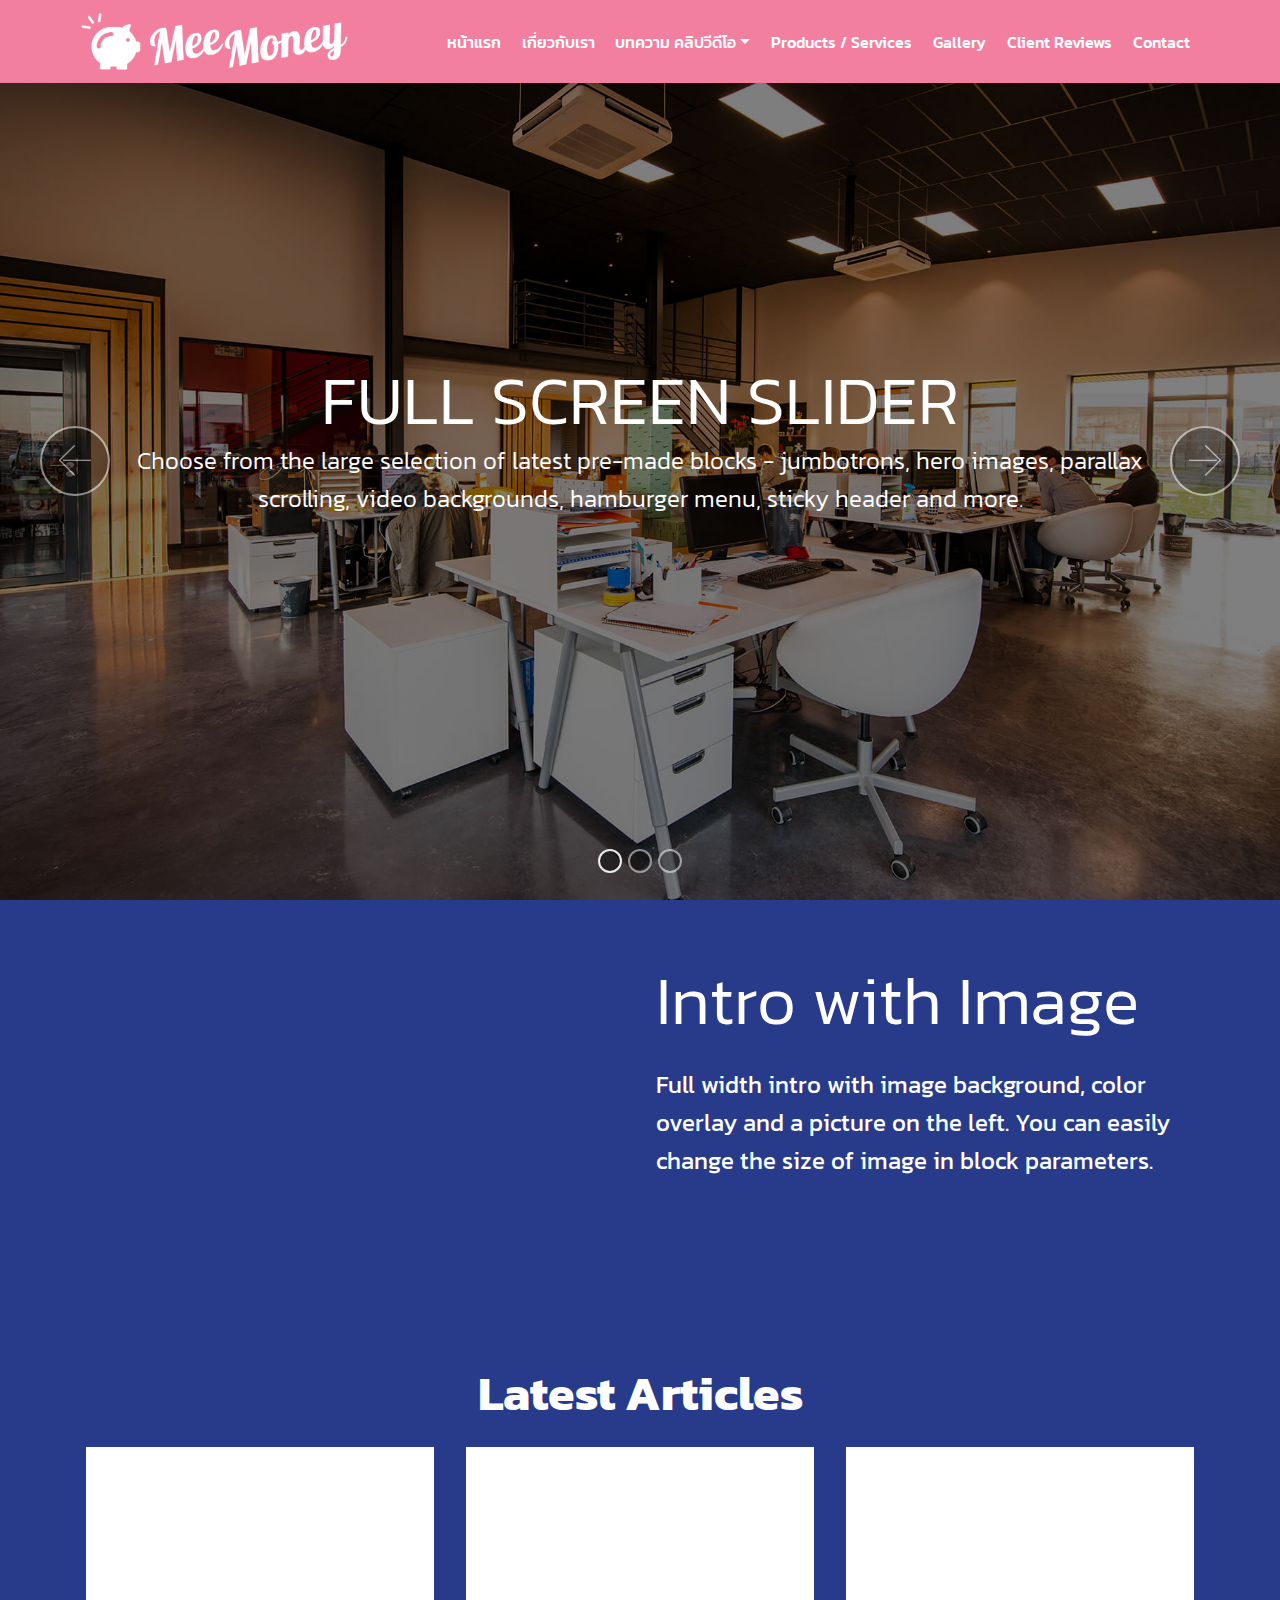
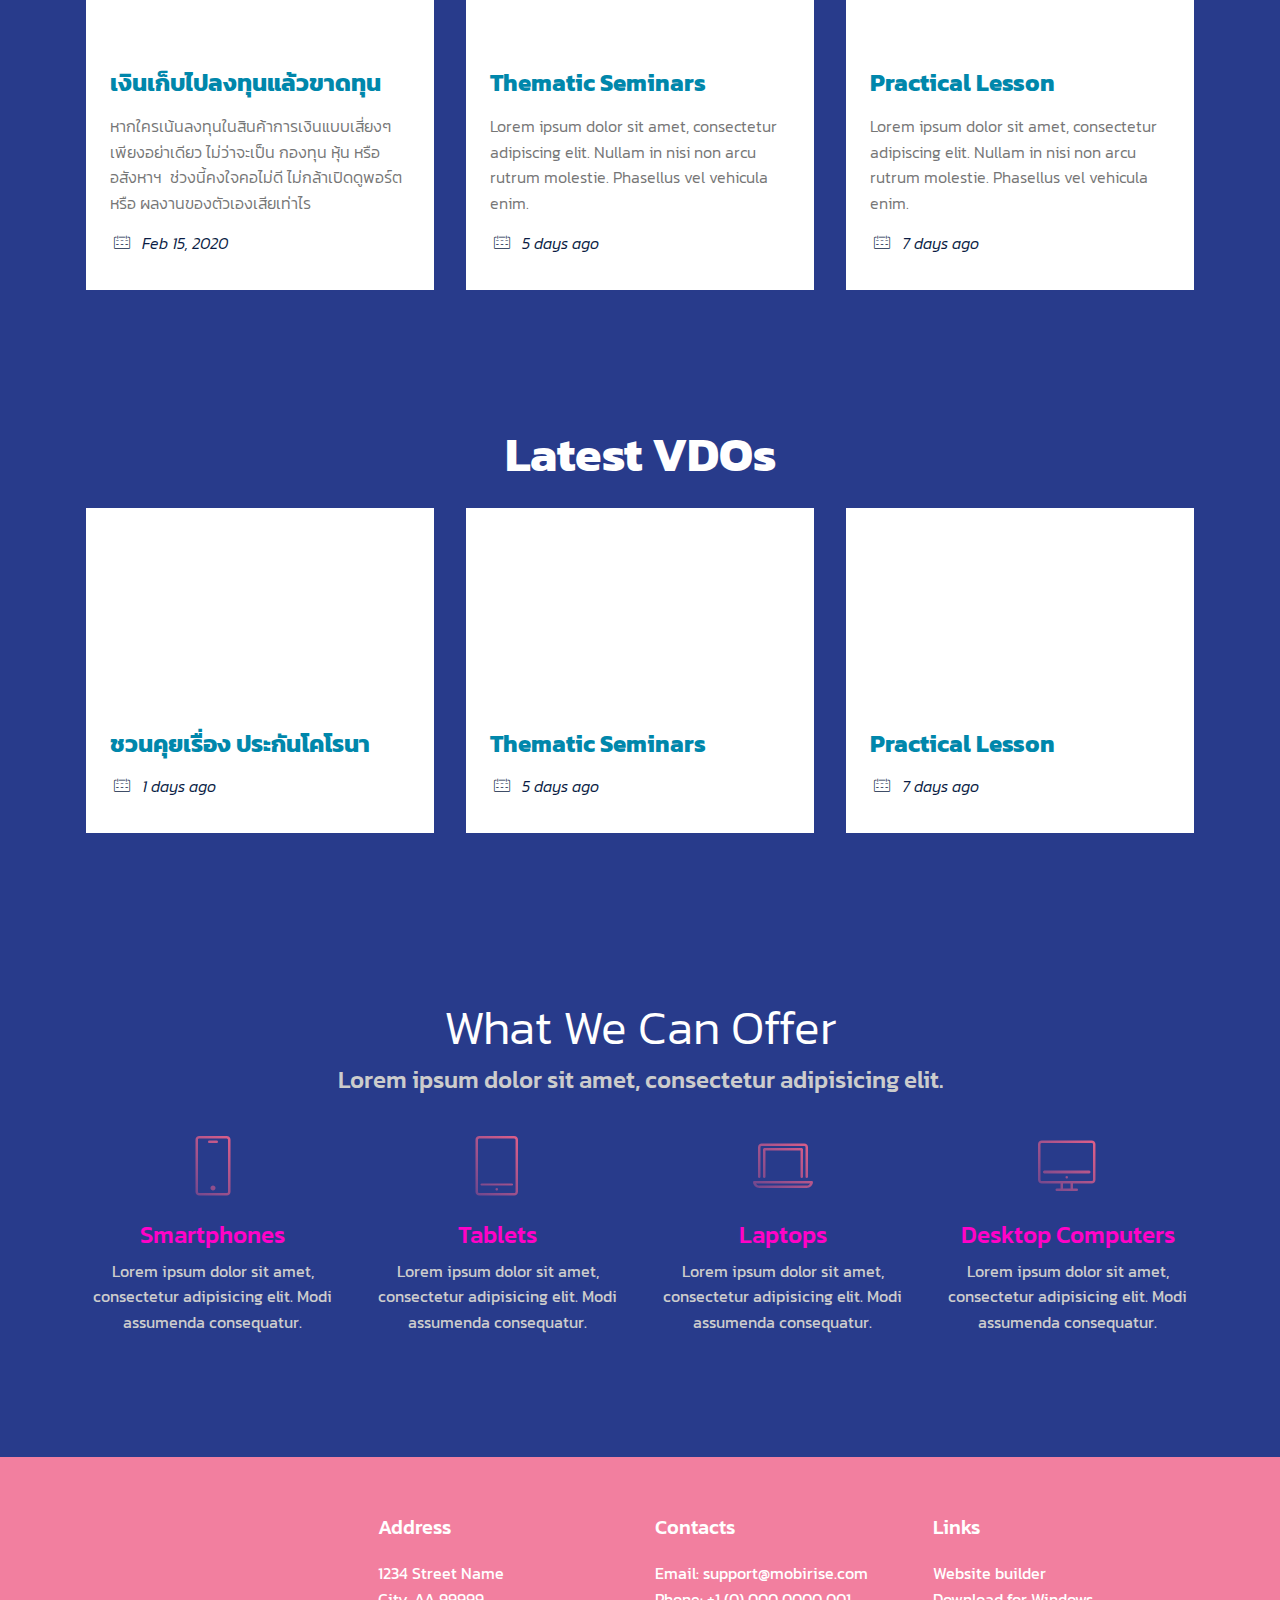
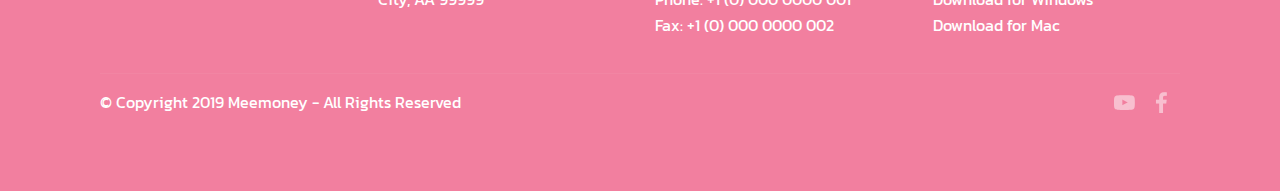
==== commit 079f432f: "create github pages" ====
--- a/index.html
+++ b/index.html
@@ -204,16 +204,14 @@
             <div class="card p-3 col-12 col-md-6 col-lg-4">
                 <div class="card-wrapper">
                     <div class="card-img">
-                        <img src="assets/images/01.jpg" title="">
-                    </div>
-                    <div class="card-box">
-                        <h4 class="card-title mbr-fonts-style mbr-bold display-5">
-                            Introductory Lesson</h4>
-                        
-                        <div class="ico-line">
-                            <div class="px-1 pb-3 pr-2 mbr-iconfont mbr-iconfont-social mbri-calendar" style="color: rgb(10, 28, 68); fill: rgb(10, 28, 68);" media-simple="true"></div>
-                            <h3 class="rev mbr-fonts-style display-4">
-                                <em>3 days ago</em>
+                        <a href="https://www.youtube.com/watch?v=L-khzU95pBg" target="_blank"><img src="assets/images/noname-696x527.png" title="" alt=""></a>
+                    </div>
+                    <div class="card-box">
+                        <h4 class="card-title mbr-fonts-style mbr-bold display-5">ชวนคุยเรื่อง ประกันโคโรนา</h4>
+                        
+                        <div class="ico-line">
+                            <div class="px-1 pb-3 pr-2 mbr-iconfont mbr-iconfont-social mbri-calendar" style="color: rgb(10, 28, 68); fill: rgb(10, 28, 68);" media-simple="true"></div>
+                            <h3 class="rev mbr-fonts-style display-4"><em>1 days ago</em>
                             </h3>
                         </div>
                         
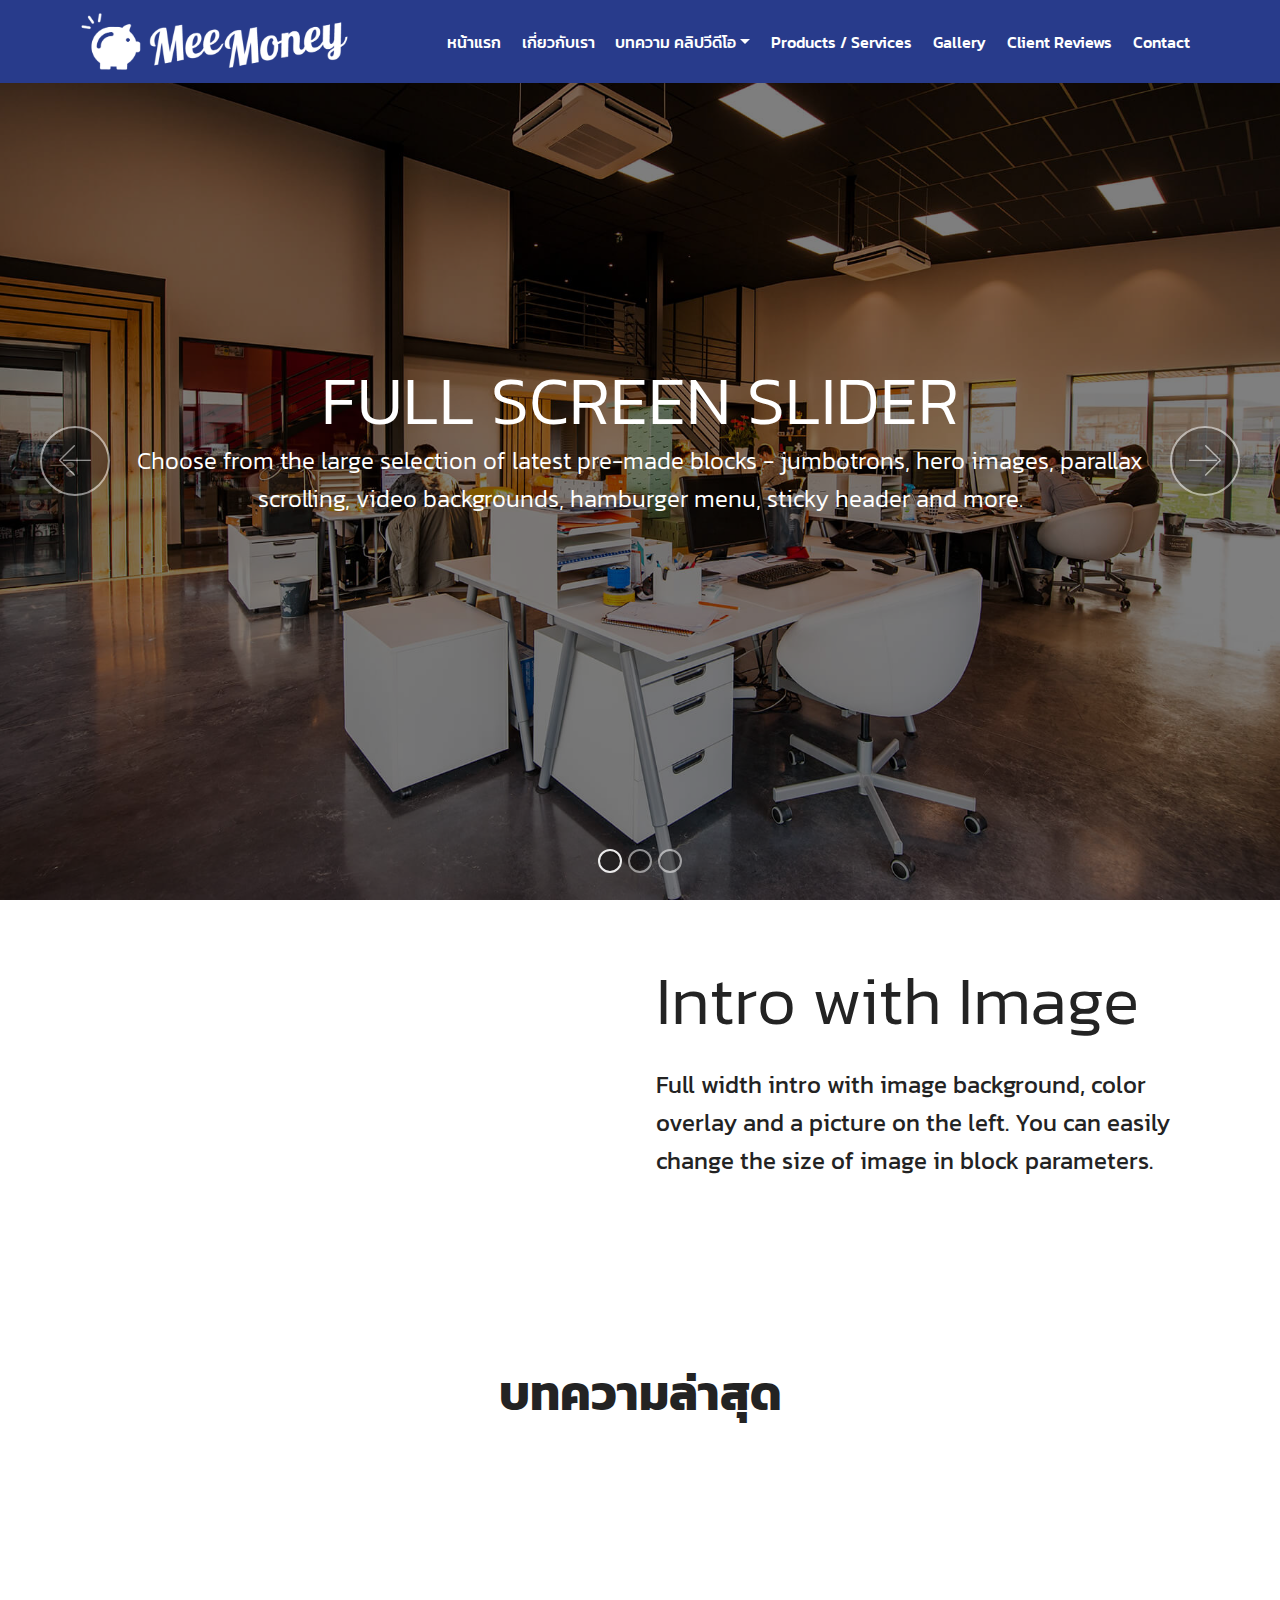
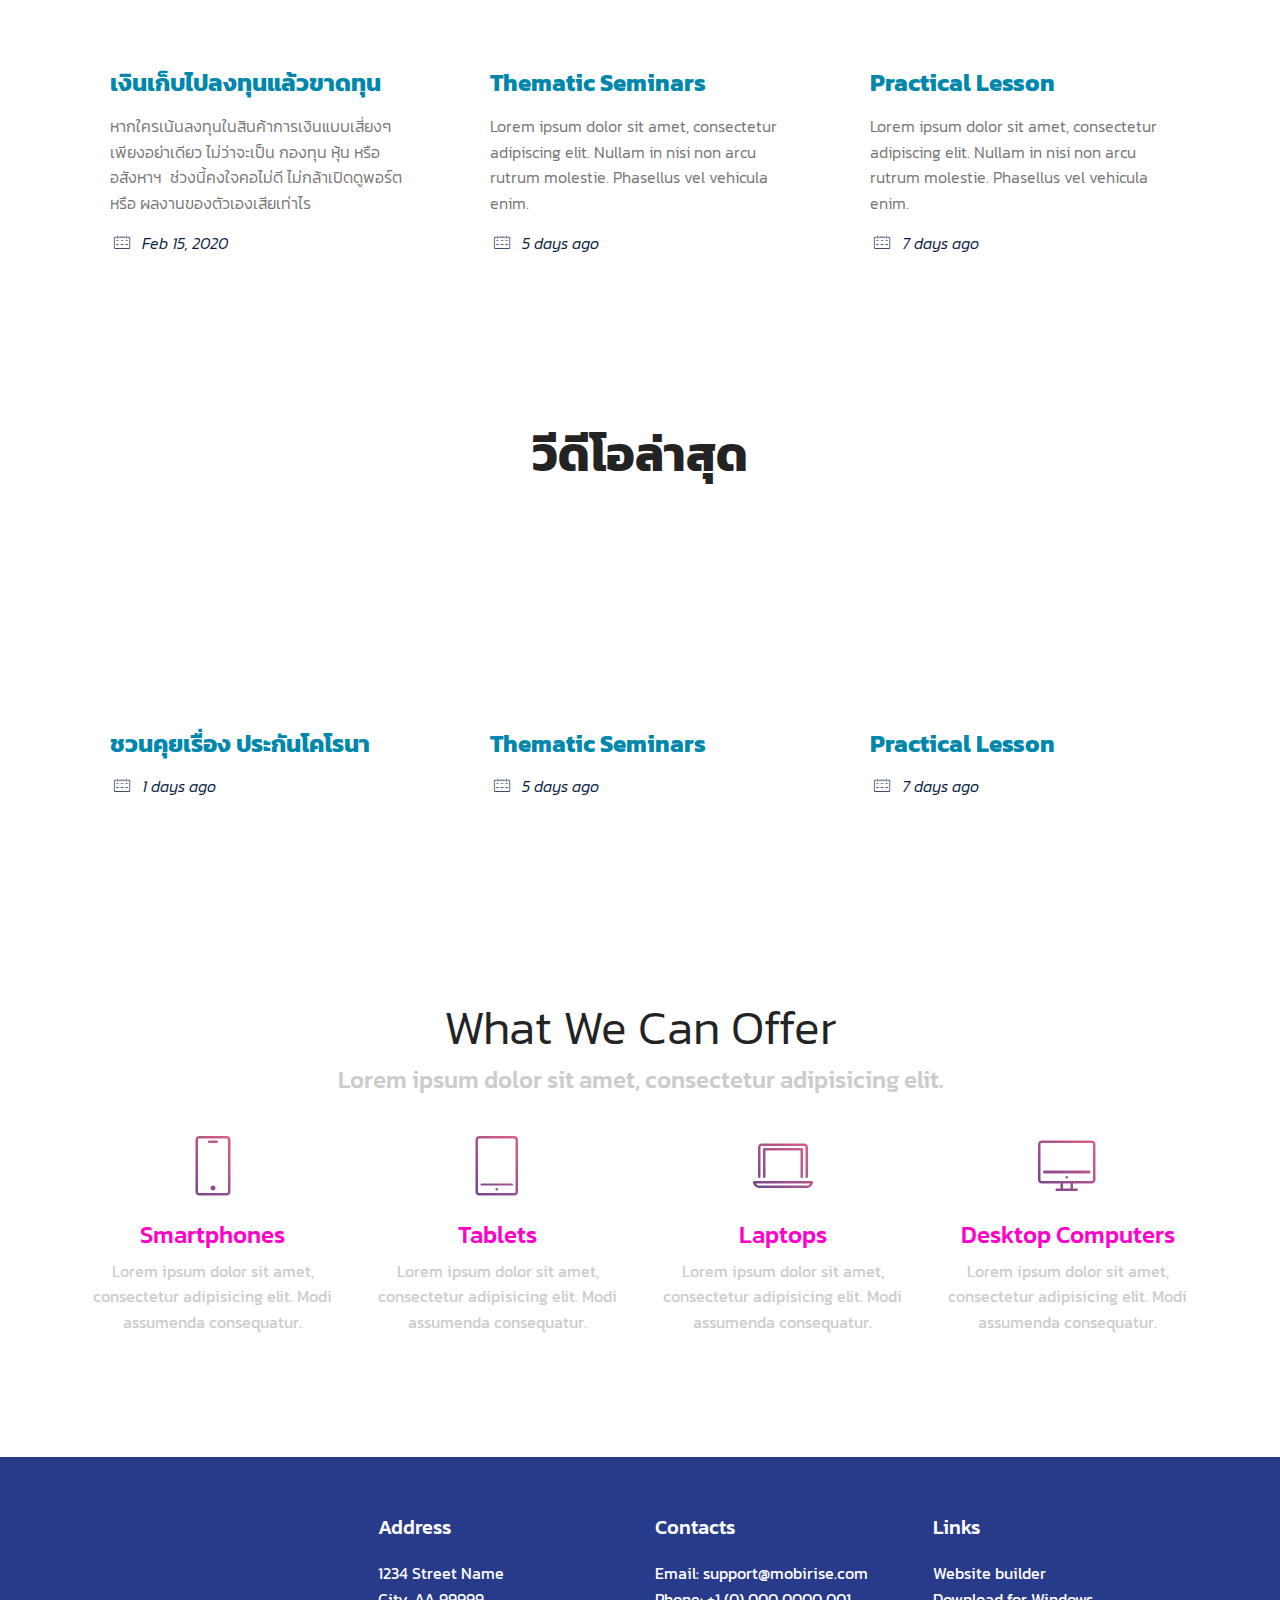
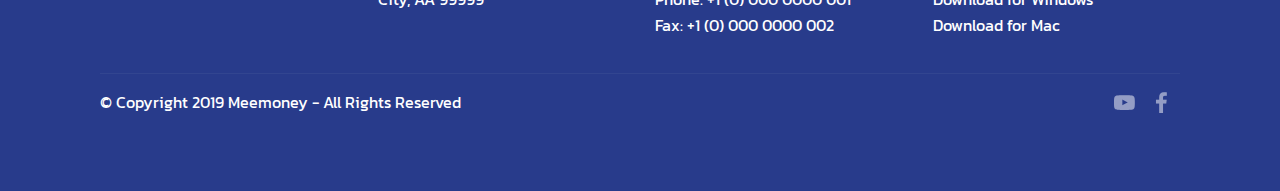
==== commit 19256dbc: "create github pages" ====
--- a/index.html
+++ b/index.html
@@ -111,7 +111,7 @@
     <div class="container">
         <div class="row justify-content-center">
             <div class="col-md-12">
-                <h2 class="mbr-section-title pb-2 mbr-bold mbr-fonts-style align-left display-2">Latest Articles</h2>
+                <h2 class="mbr-section-title pb-2 mbr-bold mbr-fonts-style align-left display-2">บทความล่าสุด</h2>
                 
 
             </div>
@@ -195,7 +195,7 @@
     <div class="container">
         <div class="row justify-content-center">
             <div class="col-md-12">
-                <h2 class="mbr-section-title pb-2 mbr-bold mbr-fonts-style align-left display-2">Latest VDOs</h2>
+                <h2 class="mbr-section-title pb-2 mbr-bold mbr-fonts-style align-left display-2">วีดีโอล่าสุด</h2>
                 
 
             </div>
--- a/assets/mobirise/css/mbr-additional.css
+++ b/assets/mobirise/css/mbr-additional.css
@@ -711,13 +711,13 @@
   opacity: 0.3;
 }
 .cid-rQCLazmIkv .navbar {
-  background: #f27f9f;
+  background: #283b8b;
   transition: none;
   min-height: 77px;
   padding: .5rem 0;
 }
 .cid-rQCLazmIkv .navbar-dropdown.bg-color.transparent.opened {
-  background: #f27f9f;
+  background: #283b8b;
 }
 .cid-rQCLazmIkv a {
   font-style: normal;
@@ -808,7 +808,7 @@
   padding-bottom: 0;
 }
 .cid-rQCLazmIkv .dropdown .dropdown-menu {
-  background: #f27f9f;
+  background: #283b8b;
   display: none;
   position: absolute;
   min-width: 5rem;
@@ -1198,13 +1198,13 @@
   transition: box-shadow 0.3s;
 }
 .cid-rQCLazmIkv .navbar {
-  background: #f27f9f;
+  background: #283b8b;
   transition: none;
   min-height: 77px;
   padding: .5rem 0;
 }
 .cid-rQCLazmIkv .navbar-dropdown.bg-color.transparent.opened {
-  background: #f27f9f;
+  background: #283b8b;
 }
 .cid-rQCLazmIkv a {
   font-style: normal;
@@ -1295,7 +1295,7 @@
   padding-bottom: 0;
 }
 .cid-rQCLazmIkv .dropdown .dropdown-menu {
-  background: #f27f9f;
+  background: #283b8b;
   display: none;
   position: absolute;
   min-width: 5rem;
@@ -1845,7 +1845,7 @@
 .cid-rQCNSZNzqV {
   padding-top: 60px;
   padding-bottom: 60px;
-  background-color: #283b8b;
+  background-color: #ffffff;
 }
 @media (min-width: 992px) {
   .cid-rQCNSZNzqV .mbr-figure {
@@ -1862,10 +1862,17 @@
     text-align: center;
   }
 }
+.cid-rQCNSZNzqV H1 {
+  color: #232323;
+}
+.cid-rQCNSZNzqV .mbr-text,
+.cid-rQCNSZNzqV .mbr-section-btn {
+  color: #232323;
+}
 .cid-rQCOlrxm2q {
   padding-top: 60px;
   padding-bottom: 60px;
-  background-color: #283b8b;
+  background-color: #ffffff;
 }
 .cid-rQCOlrxm2q .card-wrapper {
   overflow: hidden;
@@ -1907,7 +1914,7 @@
 .cid-rQCOlrxm2q .mbr-section-title,
 .cid-rQCOlrxm2q .line-wrap {
   text-align: center;
-  color: #ffffff;
+  color: #232323;
 }
 .cid-rQCOlrxm2q .rev {
   color: #0a1c44;
@@ -1920,7 +1927,7 @@
 .cid-rQCOG4J9yW {
   padding-top: 60px;
   padding-bottom: 60px;
-  background-color: #283b8b;
+  background-color: #ffffff;
 }
 .cid-rQCOG4J9yW .card-wrapper {
   overflow: hidden;
@@ -1962,7 +1969,7 @@
 .cid-rQCOG4J9yW .mbr-section-title,
 .cid-rQCOG4J9yW .line-wrap {
   text-align: center;
-  color: #ffffff;
+  color: #232323;
 }
 .cid-rQCOG4J9yW .rev {
   color: #0a1c44;
@@ -1975,7 +1982,7 @@
 .cid-rQCPsLCbc5 {
   padding-top: 90px;
   padding-bottom: 90px;
-  background-color: #283b8b;
+  background-color: #ffffff;
 }
 .cid-rQCPsLCbc5 .mbr-text,
 .cid-rQCPsLCbc5 .mbr-section-subtitle {
@@ -2003,7 +2010,7 @@
   }
 }
 .cid-rQCPsLCbc5 .mbr-section-title {
-  color: #ffffff;
+  color: #232323;
 }
 .cid-rQCPsLCbc5 .mbr-section-subtitle {
   color: #cccccc;
@@ -2018,7 +2025,7 @@
 .cid-rQCQ0pIi2N {
   padding-top: 60px;
   padding-bottom: 60px;
-  background-color: #f27f9f;
+  background-color: #283b8b;
 }
 @media (max-width: 767px) {
   .cid-rQCQ0pIi2N .content {
@@ -2090,13 +2097,13 @@
   color: #ffffff;
 }
 .cid-rRK8eIARDI .navbar {
-  background: #f27f9f;
+  background: #283b8b;
   transition: none;
   min-height: 77px;
   padding: .5rem 0;
 }
 .cid-rRK8eIARDI .navbar-dropdown.bg-color.transparent.opened {
-  background: #f27f9f;
+  background: #283b8b;
 }
 .cid-rRK8eIARDI a {
   font-style: normal;
@@ -2187,7 +2194,7 @@
   padding-bottom: 0;
 }
 .cid-rRK8eIARDI .dropdown .dropdown-menu {
-  background: #f27f9f;
+  background: #283b8b;
   display: none;
   position: absolute;
   min-width: 5rem;
@@ -2504,6 +2511,36 @@
 .cid-rRLg7usi1n .mbr-section-subtitle {
   color: #767676;
 }
+.cid-rRLqJRRHgY {
+  background: #ffffff;
+  padding-top: 0px;
+  padding-bottom: 0px;
+}
+.cid-rRLqJRRHgY .image-block {
+  margin: auto;
+}
+.cid-rRLqJRRHgY figcaption {
+  position: relative;
+}
+.cid-rRLqJRRHgY figcaption div {
+  position: absolute;
+  bottom: 0;
+  width: 100%;
+}
+@media (max-width: 768px) {
+  .cid-rRLqJRRHgY .image-block {
+    width: 100% !important;
+  }
+}
+.cid-rRLqjcM1le {
+  padding-top: 60px;
+  padding-bottom: 0px;
+  background-color: #ffffff;
+}
+.cid-rRLqjcM1le .mbr-text,
+.cid-rRLqjcM1le blockquote {
+  color: #767676;
+}
 .cid-rRLg8qFQ29 {
   padding-top: 60px;
   padding-bottom: 60px;
@@ -2514,6 +2551,24 @@
   color: #767676;
 }
 .cid-rRLg8qFQ29 .mbr-text {
+  color: #767676;
+}
+.cid-rRLqdBcc18 {
+  padding-top: 15px;
+  padding-bottom: 0px;
+  background-color: #ffffff;
+}
+@media (min-width: 992px) {
+  .cid-rRLqdBcc18 .mbr-figure {
+    padding-right: 4rem;
+  }
+}
+@media (max-width: 991px) {
+  .cid-rRLqdBcc18 .mbr-figure {
+    padding-bottom: 1rem;
+  }
+}
+.cid-rRLqdBcc18 .mbr-text {
   color: #767676;
 }
 .cid-rRK8eMsX8I {
--- a/assets/mobirise/css/mbr-additional.css
+++ b/assets/mobirise/css/mbr-additional.css
@@ -711,13 +711,13 @@
   opacity: 0.3;
 }
 .cid-rQCLazmIkv .navbar {
-  background: #f27f9f;
+  background: #283b8b;
   transition: none;
   min-height: 77px;
   padding: .5rem 0;
 }
 .cid-rQCLazmIkv .navbar-dropdown.bg-color.transparent.opened {
-  background: #f27f9f;
+  background: #283b8b;
 }
 .cid-rQCLazmIkv a {
   font-style: normal;
@@ -808,7 +808,7 @@
   padding-bottom: 0;
 }
 .cid-rQCLazmIkv .dropdown .dropdown-menu {
-  background: #f27f9f;
+  background: #283b8b;
   display: none;
   position: absolute;
   min-width: 5rem;
@@ -1198,13 +1198,13 @@
   transition: box-shadow 0.3s;
 }
 .cid-rQCLazmIkv .navbar {
-  background: #f27f9f;
+  background: #283b8b;
   transition: none;
   min-height: 77px;
   padding: .5rem 0;
 }
 .cid-rQCLazmIkv .navbar-dropdown.bg-color.transparent.opened {
-  background: #f27f9f;
+  background: #283b8b;
 }
 .cid-rQCLazmIkv a {
   font-style: normal;
@@ -1295,7 +1295,7 @@
   padding-bottom: 0;
 }
 .cid-rQCLazmIkv .dropdown .dropdown-menu {
-  background: #f27f9f;
+  background: #283b8b;
   display: none;
   position: absolute;
   min-width: 5rem;
@@ -1845,7 +1845,7 @@
 .cid-rQCNSZNzqV {
   padding-top: 60px;
   padding-bottom: 60px;
-  background-color: #283b8b;
+  background-color: #ffffff;
 }
 @media (min-width: 992px) {
   .cid-rQCNSZNzqV .mbr-figure {
@@ -1862,10 +1862,17 @@
     text-align: center;
   }
 }
+.cid-rQCNSZNzqV H1 {
+  color: #232323;
+}
+.cid-rQCNSZNzqV .mbr-text,
+.cid-rQCNSZNzqV .mbr-section-btn {
+  color: #232323;
+}
 .cid-rQCOlrxm2q {
   padding-top: 60px;
   padding-bottom: 60px;
-  background-color: #283b8b;
+  background-color: #ffffff;
 }
 .cid-rQCOlrxm2q .card-wrapper {
   overflow: hidden;
@@ -1907,7 +1914,7 @@
 .cid-rQCOlrxm2q .mbr-section-title,
 .cid-rQCOlrxm2q .line-wrap {
   text-align: center;
-  color: #ffffff;
+  color: #232323;
 }
 .cid-rQCOlrxm2q .rev {
   color: #0a1c44;
@@ -1920,7 +1927,7 @@
 .cid-rQCOG4J9yW {
   padding-top: 60px;
   padding-bottom: 60px;
-  background-color: #283b8b;
+  background-color: #ffffff;
 }
 .cid-rQCOG4J9yW .card-wrapper {
   overflow: hidden;
@@ -1962,7 +1969,7 @@
 .cid-rQCOG4J9yW .mbr-section-title,
 .cid-rQCOG4J9yW .line-wrap {
   text-align: center;
-  color: #ffffff;
+  color: #232323;
 }
 .cid-rQCOG4J9yW .rev {
   color: #0a1c44;
@@ -1975,7 +1982,7 @@
 .cid-rQCPsLCbc5 {
   padding-top: 90px;
   padding-bottom: 90px;
-  background-color: #283b8b;
+  background-color: #ffffff;
 }
 .cid-rQCPsLCbc5 .mbr-text,
 .cid-rQCPsLCbc5 .mbr-section-subtitle {
@@ -2003,7 +2010,7 @@
   }
 }
 .cid-rQCPsLCbc5 .mbr-section-title {
-  color: #ffffff;
+  color: #232323;
 }
 .cid-rQCPsLCbc5 .mbr-section-subtitle {
   color: #cccccc;
@@ -2018,7 +2025,7 @@
 .cid-rQCQ0pIi2N {
   padding-top: 60px;
   padding-bottom: 60px;
-  background-color: #f27f9f;
+  background-color: #283b8b;
 }
 @media (max-width: 767px) {
   .cid-rQCQ0pIi2N .content {
@@ -2090,13 +2097,13 @@
   color: #ffffff;
 }
 .cid-rRK8eIARDI .navbar {
-  background: #f27f9f;
+  background: #283b8b;
   transition: none;
   min-height: 77px;
   padding: .5rem 0;
 }
 .cid-rRK8eIARDI .navbar-dropdown.bg-color.transparent.opened {
-  background: #f27f9f;
+  background: #283b8b;
 }
 .cid-rRK8eIARDI a {
   font-style: normal;
@@ -2187,7 +2194,7 @@
   padding-bottom: 0;
 }
 .cid-rRK8eIARDI .dropdown .dropdown-menu {
-  background: #f27f9f;
+  background: #283b8b;
   display: none;
   position: absolute;
   min-width: 5rem;
@@ -2504,6 +2511,36 @@
 .cid-rRLg7usi1n .mbr-section-subtitle {
   color: #767676;
 }
+.cid-rRLqJRRHgY {
+  background: #ffffff;
+  padding-top: 0px;
+  padding-bottom: 0px;
+}
+.cid-rRLqJRRHgY .image-block {
+  margin: auto;
+}
+.cid-rRLqJRRHgY figcaption {
+  position: relative;
+}
+.cid-rRLqJRRHgY figcaption div {
+  position: absolute;
+  bottom: 0;
+  width: 100%;
+}
+@media (max-width: 768px) {
+  .cid-rRLqJRRHgY .image-block {
+    width: 100% !important;
+  }
+}
+.cid-rRLqjcM1le {
+  padding-top: 60px;
+  padding-bottom: 0px;
+  background-color: #ffffff;
+}
+.cid-rRLqjcM1le .mbr-text,
+.cid-rRLqjcM1le blockquote {
+  color: #767676;
+}
 .cid-rRLg8qFQ29 {
   padding-top: 60px;
   padding-bottom: 60px;
@@ -2514,6 +2551,24 @@
   color: #767676;
 }
 .cid-rRLg8qFQ29 .mbr-text {
+  color: #767676;
+}
+.cid-rRLqdBcc18 {
+  padding-top: 15px;
+  padding-bottom: 0px;
+  background-color: #ffffff;
+}
+@media (min-width: 992px) {
+  .cid-rRLqdBcc18 .mbr-figure {
+    padding-right: 4rem;
+  }
+}
+@media (max-width: 991px) {
+  .cid-rRLqdBcc18 .mbr-figure {
+    padding-bottom: 1rem;
+  }
+}
+.cid-rRLqdBcc18 .mbr-text {
   color: #767676;
 }
 .cid-rRK8eMsX8I {
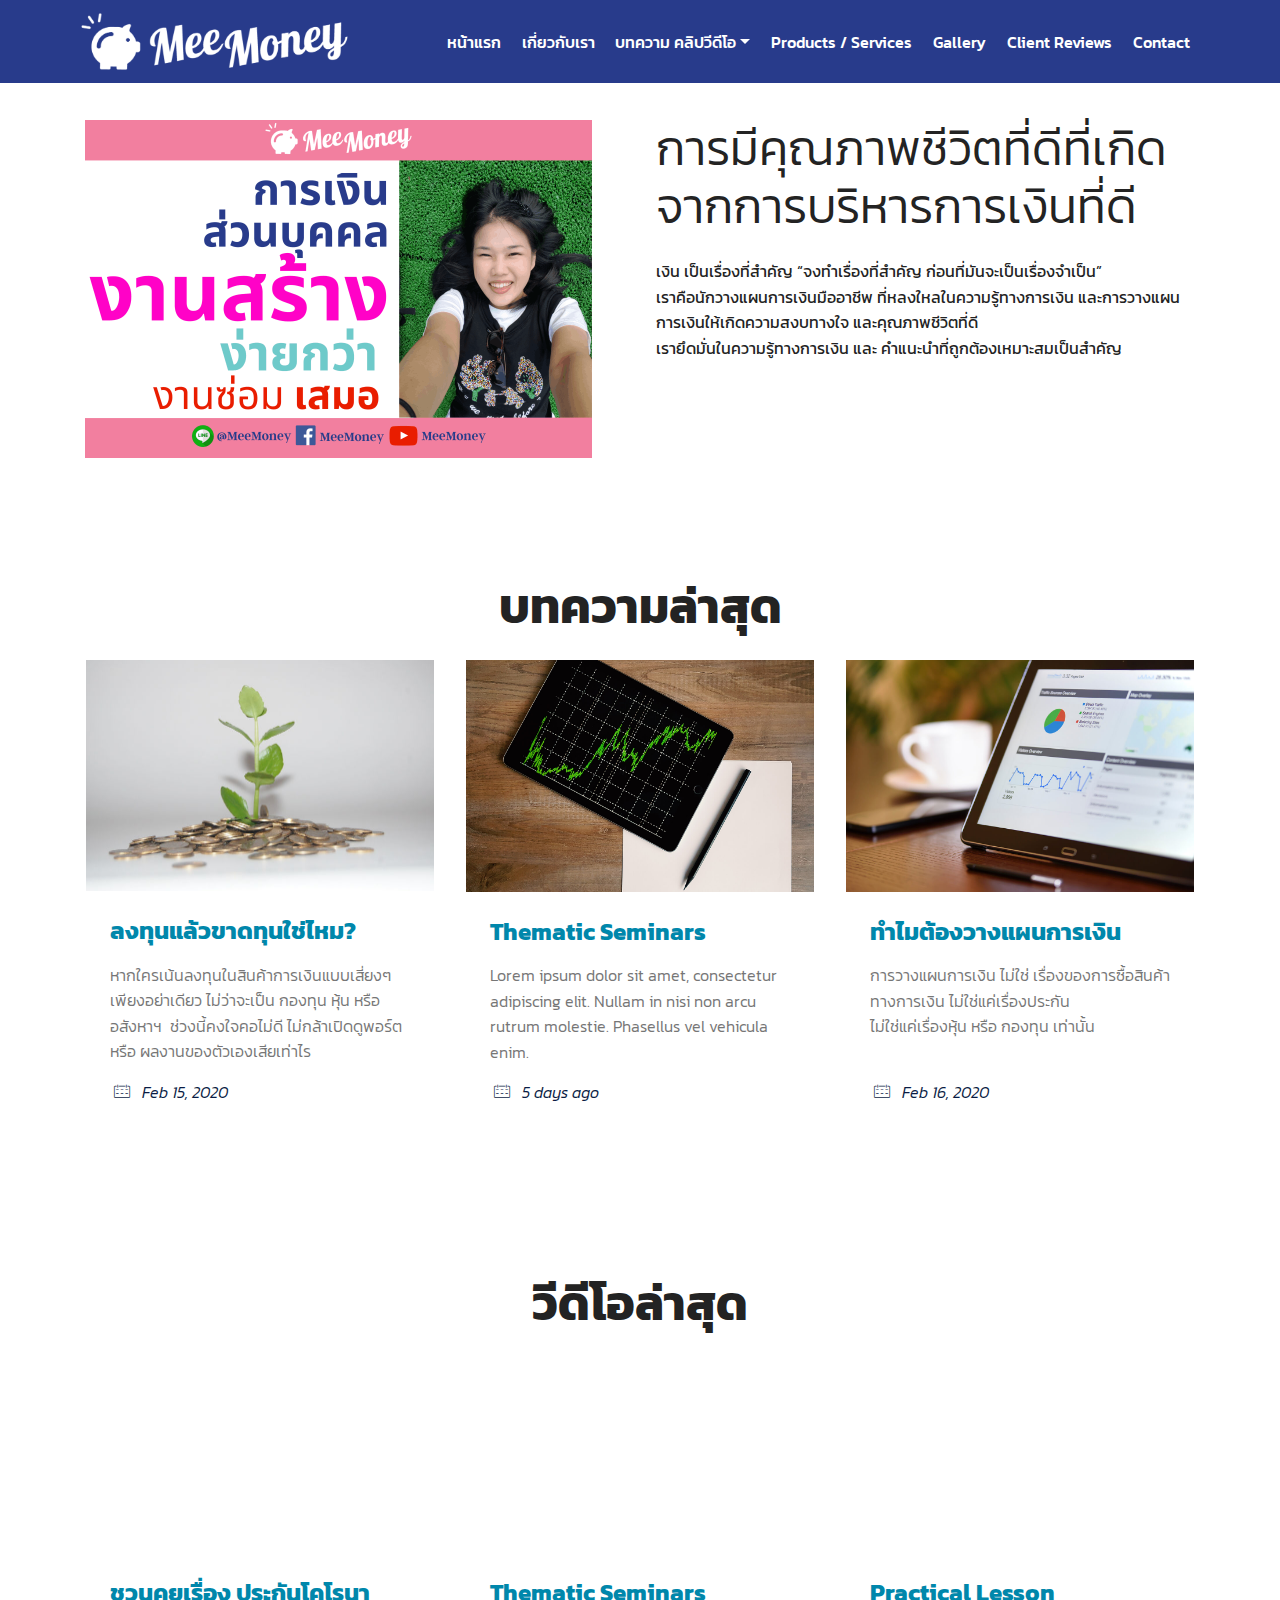
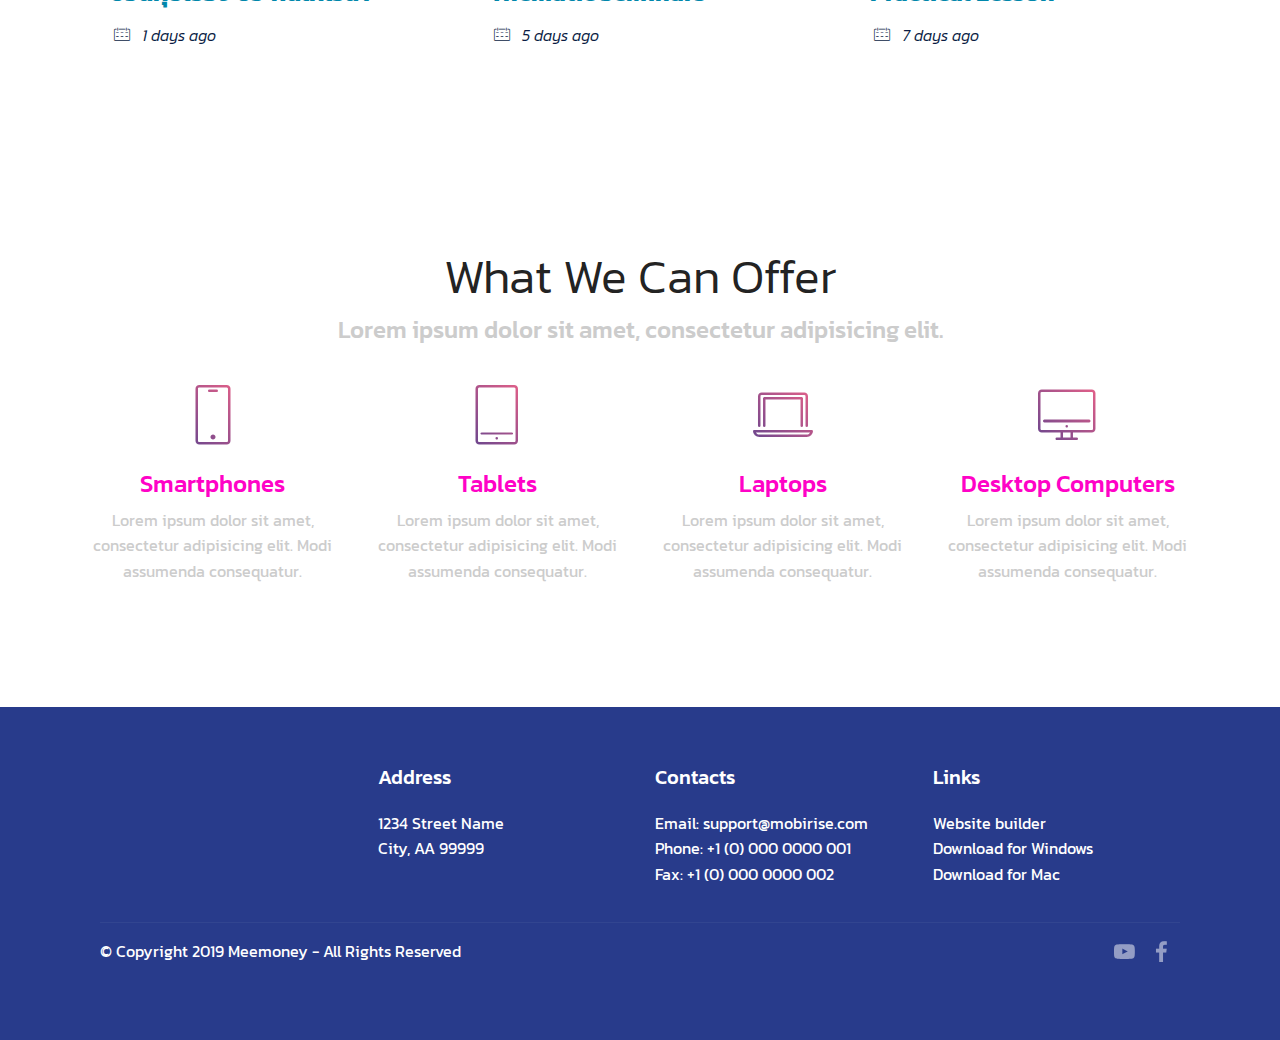
==== commit add21c2f: "create github pages" ====
--- a/index.html
+++ b/index.html
@@ -66,14 +66,6 @@
     </nav>
 </section>
 
-<section class="carousel slide cid-rQCNCkWtQS" data-interval="false" id="slider1-d">
-
-    
-
-    <div class="full-screen"><div class="mbr-slider slide carousel" data-pause="true" data-keyboard="false" data-ride="false" data-interval="false"><ol class="carousel-indicators"><li data-app-prevent-settings="" data-target="#slider1-d" class=" active" data-slide-to="0"></li><li data-app-prevent-settings="" data-target="#slider1-d" data-slide-to="1"></li><li data-app-prevent-settings="" data-target="#slider1-d" data-slide-to="2"></li></ol><div class="carousel-inner" role="listbox"><div class="carousel-item slider-fullscreen-image active" data-bg-video-slide="false" style="background-image: url(assets/images/background1.jpg);"><div class="container container-slide"><div class="image_wrapper"><div class="mbr-overlay"></div><img src="assets/images/background1.jpg" alt="" title=""><div class="carousel-caption justify-content-center"><div class="col-10 align-center"><h2 class="mbr-fonts-style display-1">FULL SCREEN SLIDER</h2><p class="lead mbr-text mbr-fonts-style display-5">Choose from the large selection of latest pre-made blocks - jumbotrons, hero images, parallax scrolling, video backgrounds, hamburger menu, sticky header and more.</p></div></div></div></div></div><div class="carousel-item slider-fullscreen-image" data-bg-video-slide="false" style="background-image: url(assets/images/background2.jpg);"><div class="container container-slide"><div class="image_wrapper"><div class="mbr-overlay"></div><img src="assets/images/background2.jpg" alt="" title=""><div class="carousel-caption justify-content-center"><div class="col-10 align-left"><h2 class="mbr-fonts-style display-1">VIDEO SLIDE</h2><p class="lead mbr-text mbr-fonts-style display-5">Slide with youtube video background and color overlay. Title and text are aligned to the left.</p><div class="mbr-section-btn" buttons="0"><a class="btn btn-primary display-4" href="#">FOR WINDOWS</a> <a class="btn  btn-white-outline display-4" href="#">FOR MAC</a></div></div></div></div></div></div><div class="carousel-item slider-fullscreen-image" data-bg-video-slide="false" style="background-image: url(assets/images/background3.jpg);"><div class="container container-slide"><div class="image_wrapper"><div class="mbr-overlay"></div><img src="assets/images/background3.jpg" alt="" title=""><div class="carousel-caption justify-content-center"><div class="col-10 align-right"><h2 class="mbr-fonts-style display-1">IMAGE SLIDE</h2><p class="lead mbr-text mbr-fonts-style display-5">Choose from the large selection of latest pre-made blocks - jumbotrons, hero images, parallax scrolling, video backgrounds, hamburger menu, sticky header and more.</p></div></div></div></div></div></div><a data-app-prevent-settings="" class="carousel-control carousel-control-prev" role="button" data-slide="prev" href="#slider1-d"><span aria-hidden="true" class="mbri-left mbr-iconfont"></span><span class="sr-only">Previous</span></a><a data-app-prevent-settings="" class="carousel-control carousel-control-next" role="button" data-slide="next" href="#slider1-d"><span aria-hidden="true" class="mbri-right mbr-iconfont"></span><span class="sr-only">Next</span></a></div></div>
-
-</section>
-
 <section class="header3 cid-rQCNSZNzqV" id="header3-e">
 
     
@@ -83,18 +75,14 @@
     <div class="container">
         <div class="media-container-row">
             <div class="mbr-figure" style="width: 100%;">
-                <img src="assets/images/background2.jpg" alt="">
+                <img src="assets/images/web-slide-1-page-2-1014x676.png" alt="Meemoney" title="">
             </div>
 
             <div class="media-content">
-                <h1 class="mbr-section-title mbr-white pb-3 mbr-fonts-style display-1">
-                    Intro with Image
-                </h1>
+                <h1 class="mbr-section-title mbr-white pb-3 mbr-fonts-style display-2">การมีคุณภาพชีวิตที่ดีที่เกิดจากการบริหารการเงินที่ดี</h1>
                 
                 <div class="mbr-section-text mbr-white pb-3 ">
-                    <p class="mbr-text mbr-fonts-style display-5">
-                        Full width intro with image background, color overlay and a picture on the left. You can easily change the size of image in block parameters.
-                    </p>
+                    <p class="mbr-text mbr-fonts-style display-7">เงิน เป็นเรื่องที่สำคัญ  “จงทำเรื่องที่สำคัญ ก่อนที่มันจะเป็นเรื่องจำเป็น” <br>เราคือนักวางแผนการเงินมืออาชีพ ที่หลงใหลในความรู้ทางการเงิน และการวางแผนการเงินให้เกิดความสงบทางใจ และคุณภาพชีวิตที่ดี <br>เรายึดมั่นในความรู้ทางการเงิน และ คำแนะนำที่ถูกต้องเหมาะสมเป็นสำคัญ</p>
                 </div>
                 
             </div>
@@ -123,7 +111,7 @@
                         <a href="เอาเงินเก็บไปลงทุนแล้วขาดทุน.html"><img src="assets/images/mbr-696x463.jpg" title="" alt=""></a>
                     </div>
                     <div class="card-box">
-                        <h4 class="card-title mbr-fonts-style mbr-bold display-5">เงินเก็บไปลงทุนแล้วขาดทุน</h4>
+                        <h4 class="card-title mbr-fonts-style mbr-bold display-5">ลงทุนแล้วขาดทุนใช่ไหม?</h4>
                         <p class="mbr-text mbr-fonts-style card-text mbr-normal display-4">หากใครเน้นลงทุนในสินค้าการเงินแบบเสี่ยงๆ เพียงอย่าเดียว ไม่ว่าจะเป็น กองทุน หุ้น หรือ อสังหาฯ &nbsp;ช่วงนี้คงใจคอไม่ดี ไม่กล้าเปิดดูพอร์ต หรือ ผลงานของตัวเองเสียเท่าไร</p>
                         <div class="ico-line">
                             <div class="px-1 pb-3 pr-2 mbr-iconfont mbr-iconfont-social mbri-calendar" style="color: rgb(10, 28, 68); fill: rgb(10, 28, 68);" media-simple="true"></div>
@@ -161,21 +149,14 @@
             <div class="card p-3 col-12 col-md-6 col-lg-4">
                 <div class="card-wrapper">
                     <div class="card-img">
-                        <img src="assets/images/03.jpg" title="">
-                    </div>
-                    <div class="card-box">
-                        <h4 class="card-title mbr-fonts-style mbr-bold display-5">Practical
-                            Lesson
-                        </h4>
-                        <p class="mbr-text mbr-fonts-style card-text mbr-normal display-4">
-                            Lorem ipsum dolor sit amet, consectetur adipiscing elit. Nullam in nisi non arcu rutrum molestie. Phasellus vel vehicula
-                            enim.
-                        </p>
-                        <div class="ico-line">
-                            <div class="px-1 pb-3 pr-2 mbr-iconfont mbr-iconfont-social mbri-calendar" style="color: rgb(10, 28, 68); fill: rgb(10, 28, 68);" media-simple="true"></div>
-                            <h3 class="rev mbr-fonts-style display-4">
-                                <em>7 days ago</em>
-                            </h3>
+                        <a href="ทำไมการวางแผนการเงินจึงสำคัญ.html"><img src="assets/images/03.jpg" title="" alt="Meemoney"></a>
+                    </div>
+                    <div class="card-box">
+                        <h4 class="card-title mbr-fonts-style mbr-bold display-5">ทำไมต้องวางแผนการเงิน</h4>
+                        <p class="mbr-text mbr-fonts-style card-text mbr-normal display-4">การวางแผนการเงิน ไม่ใช่ เรื่องของการซื้อสินค้าทางการเงิน ไม่ใช่แค่เรื่องประกัน<br>ไม่ใช่แค่เรื่องหุ้น หรือ กองทุน เท่านั้น<br><br></p>
+                        <div class="ico-line">
+                            <div class="px-1 pb-3 pr-2 mbr-iconfont mbr-iconfont-social mbri-calendar" style="color: rgb(10, 28, 68); fill: rgb(10, 28, 68);" media-simple="true"></div>
+                            <h3 class="rev mbr-fonts-style display-4"><em>Feb 16, 2020 &nbsp;</em></h3>
                         </div>
                         
                     </div>
@@ -243,7 +224,7 @@
             <div class="card p-3 col-12 col-md-6 col-lg-4">
                 <div class="card-wrapper">
                     <div class="card-img">
-                        <img src="assets/images/03.jpg" title="">
+                        <img src="assets/images/030.jpg" title="">
                     </div>
                     <div class="card-box">
                         <h4 class="card-title mbr-fonts-style mbr-bold display-5">Practical
@@ -357,7 +338,7 @@
             <div class="col-12 col-md-3">
                 <div class="media-wrap">
                     <a href="index.html">
-                        <img src="assets/images/meemoney-logo-1-465x465.png" alt="" title="">
+                        <img src="assets/images/meemoney-logo-192x192.jpg" alt="Meemoney" title="">
                     </a>
                 </div>
             </div>
@@ -434,12 +415,8 @@
   <script src="assets/dropdown/js/nav-dropdown.js"></script>
   <script src="assets/dropdown/js/navbar-dropdown.js"></script>
   <script src="assets/touchswipe/jquery.touch-swipe.min.js"></script>
-  <script src="assets/ytplayer/jquery.mb.ytplayer.min.js"></script>
-  <script src="assets/vimeoplayer/jquery.mb.vimeo_player.js"></script>
   <script src="assets/tether/tether.min.js"></script>
-  <script src="assets/bootstrapcarouselswipe/bootstrap-carousel-swipe.js"></script>
   <script src="assets/theme/js/script.js"></script>
-  <script src="assets/slidervideo/script.js"></script>
   <script src="assets/formoid/formoid.min.js"></script>
   <script src="assets/web/assets/lazyload/lazyload.js"></script>
   
--- a/assets/mobirise/css/mbr-additional.css
+++ b/assets/mobirise/css/mbr-additional.css
@@ -1604,246 +1604,8 @@
 .cid-rQCLazmIkv .dropdown-item:hover {
   color: #767676 !important;
 }
-.cid-rQCNCkWtQS .modal-body .close {
-  background: #1b1b1b;
-}
-.cid-rQCNCkWtQS .modal-body .close span {
-  font-style: normal;
-}
-.cid-rQCNCkWtQS .carousel-inner > .active,
-.cid-rQCNCkWtQS .carousel-inner > .next,
-.cid-rQCNCkWtQS .carousel-inner > .prev {
-  display: table;
-}
-.cid-rQCNCkWtQS .carousel-control .icon-next,
-.cid-rQCNCkWtQS .carousel-control .icon-prev {
-  margin-top: -18px;
-  font-size: 40px;
-  line-height: 27px;
-}
-.cid-rQCNCkWtQS .carousel-control:hover {
-  background: #1b1b1b;
-  color: #fff;
-  opacity: 1;
-}
-@media (max-width: 767px) {
-  .cid-rQCNCkWtQS .container .carousel-control {
-    margin-bottom: 0;
-  }
-}
-.cid-rQCNCkWtQS .boxed-slider {
-  position: relative;
-  padding: 93px 0;
-}
-.cid-rQCNCkWtQS .boxed-slider > div {
-  position: relative;
-}
-.cid-rQCNCkWtQS .container img {
-  width: 100%;
-}
-.cid-rQCNCkWtQS .container img + .row {
-  position: absolute;
-  top: 50%;
-  left: 0;
-  right: 0;
-  -webkit-transform: translateY(-50%);
-  -moz-transform: translateY(-50%);
-  transform: translateY(-50%);
-  z-index: 2;
-}
-.cid-rQCNCkWtQS .mbr-section {
-  padding: 0;
-  background-attachment: scroll;
-}
-.cid-rQCNCkWtQS .mbr-table-cell {
-  padding: 0;
-}
-.cid-rQCNCkWtQS .container .carousel-indicators {
-  margin-bottom: 3px;
-}
-.cid-rQCNCkWtQS .carousel-caption {
-  top: 50%;
-  right: 0;
-  bottom: auto;
-  left: 0;
-  display: -webkit-flex;
-  align-items: center;
-  -webkit-transform: translateY(-50%);
-  transform: translateY(-50%);
-  -webkit-align-items: center;
-}
-.cid-rQCNCkWtQS .mbr-overlay {
-  z-index: 1;
-}
-.cid-rQCNCkWtQS .container-slide.container {
-  min-width: 100%;
-  min-height: 100vh;
-  padding: 0;
-}
-.cid-rQCNCkWtQS .carousel-item {
-  background-position: 50% 50%;
-  background-repeat: no-repeat;
-  background-size: cover;
-  -o-transition: -o-transform 0.6s ease-in-out;
-  -webkit-transition: -webkit-transform 0.6s ease-in-out;
-  transition: transform 0.6s ease-in-out, -webkit-transform 0.6s ease-in-out, -o-transform 0.6s ease-in-out;
-  -webkit-backface-visibility: hidden;
-  backface-visibility: hidden;
-  -webkit-perspective: 1000px;
-  perspective: 1000px;
-}
-@media (max-width: 576px) {
-  .cid-rQCNCkWtQS .carousel-item .container {
-    width: 100%;
-  }
-}
-.cid-rQCNCkWtQS .carousel-item-next.carousel-item-left,
-.cid-rQCNCkWtQS .carousel-item-prev.carousel-item-right {
-  -webkit-transform: translate3d(0, 0, 0);
-  transform: translate3d(0, 0, 0);
-}
-.cid-rQCNCkWtQS .active.carousel-item-right,
-.cid-rQCNCkWtQS .carousel-item-next {
-  -webkit-transform: translate3d(100%, 0, 0);
-  transform: translate3d(100%, 0, 0);
-}
-.cid-rQCNCkWtQS .active.carousel-item-left,
-.cid-rQCNCkWtQS .carousel-item-prev {
-  -webkit-transform: translate3d(-100%, 0, 0);
-  transform: translate3d(-100%, 0, 0);
-}
-.cid-rQCNCkWtQS .mbr-slider .carousel-control {
-  top: 50%;
-  width: 70px;
-  height: 70px;
-  margin-top: -1.5rem;
-  font-size: 35px;
-  background-color: rgba(0, 0, 0, 0.5);
-  border: 2px solid #fff;
-  border-radius: 50%;
-  transition: all .3s;
-}
-.cid-rQCNCkWtQS .mbr-slider .carousel-control.carousel-control-prev {
-  left: 0;
-  margin-left: 2.5rem;
-}
-.cid-rQCNCkWtQS .mbr-slider .carousel-control.carousel-control-next {
-  right: 0;
-  margin-right: 2.5rem;
-}
-.cid-rQCNCkWtQS .mbr-slider .carousel-control .mbr-iconfont {
-  font-size: 2rem;
-}
-@media (max-width: 767px) {
-  .cid-rQCNCkWtQS .mbr-slider .carousel-control {
-    top: auto;
-    bottom: 1rem;
-  }
-}
-.cid-rQCNCkWtQS .mbr-slider .carousel-indicators {
-  position: absolute;
-  bottom: 0;
-  margin-bottom: 1.5rem !important;
-}
-.cid-rQCNCkWtQS .mbr-slider .carousel-indicators li {
-  max-width: 20px;
-  width: 20px;
-  height: 20px;
-  max-height: 20px;
-  margin: 3px;
-  background-color: rgba(0, 0, 0, 0.5);
-  border: 2px solid #fff;
-  border-radius: 50%;
-  opacity: .5;
-  transition: all .3s;
-}
-.cid-rQCNCkWtQS .mbr-slider .carousel-indicators li.active,
-.cid-rQCNCkWtQS .mbr-slider .carousel-indicators li:hover {
-  opacity: .9;
-}
-.cid-rQCNCkWtQS .mbr-slider .carousel-indicators li::after,
-.cid-rQCNCkWtQS .mbr-slider .carousel-indicators li::before {
-  content: none;
-}
-.cid-rQCNCkWtQS .mbr-slider .carousel-indicators.ie-fix {
-  left: 50%;
-  display: block;
-  width: 60%;
-  margin-left: -30%;
-  text-align: center;
-}
-@media (max-width: 576px) {
-  .cid-rQCNCkWtQS .mbr-slider .carousel-indicators {
-    display: none !important;
-  }
-}
-.cid-rQCNCkWtQS .mbr-slider > .container img {
-  width: 100%;
-}
-.cid-rQCNCkWtQS .mbr-slider > .container img + .row {
-  position: absolute;
-  top: 50%;
-  right: 0;
-  left: 0;
-  z-index: 2;
-  -moz-transform: translateY(-50%);
-  -webkit-transform: translateY(-50%);
-  transform: translateY(-50%);
-}
-.cid-rQCNCkWtQS .mbr-slider > .container .carousel-indicators {
-  margin-bottom: 3px;
-}
-@media (max-width: 576px) {
-  .cid-rQCNCkWtQS .mbr-slider > .container .carousel-control {
-    margin-bottom: 0;
-  }
-}
-.cid-rQCNCkWtQS .mbr-slider .mbr-section {
-  padding: 0;
-  background-attachment: scroll;
-}
-.cid-rQCNCkWtQS .mbr-slider .mbr-table-cell {
-  padding: 0;
-}
-.cid-rQCNCkWtQS .carousel-item .container.container-slide {
-  position: initial;
-  width: auto;
-  min-height: 0;
-}
-.cid-rQCNCkWtQS .full-screen .slider-fullscreen-image {
-  min-height: 100vh;
-  background-repeat: no-repeat;
-  background-position: 50% 50%;
-  background-size: cover;
-}
-.cid-rQCNCkWtQS .full-screen .slider-fullscreen-image.active {
-  display: -o-flex;
-}
-.cid-rQCNCkWtQS .full-screen .container {
-  width: auto;
-  padding-right: 0;
-  padding-left: 0;
-}
-.cid-rQCNCkWtQS .full-screen .carousel-item .container.container-slide {
-  width: 100%;
-  min-height: 100vh;
-  padding: 0;
-}
-.cid-rQCNCkWtQS .full-screen .carousel-item .container.container-slide img {
-  display: none;
-}
-.cid-rQCNCkWtQS .mbr-background-video-preview {
-  position: absolute;
-  top: 0;
-  right: 0;
-  bottom: 0;
-  left: 0;
-}
-.cid-rQCNCkWtQS .mbr-overlay ~ .container-slide {
-  z-index: auto;
-}
 .cid-rQCNSZNzqV {
-  padding-top: 60px;
+  padding-top: 120px;
   padding-bottom: 60px;
   background-color: #ffffff;
 }
@@ -2553,24 +2315,6 @@
 .cid-rRLg8qFQ29 .mbr-text {
   color: #767676;
 }
-.cid-rRLqdBcc18 {
-  padding-top: 15px;
-  padding-bottom: 0px;
-  background-color: #ffffff;
-}
-@media (min-width: 992px) {
-  .cid-rRLqdBcc18 .mbr-figure {
-    padding-right: 4rem;
-  }
-}
-@media (max-width: 991px) {
-  .cid-rRLqdBcc18 .mbr-figure {
-    padding-bottom: 1rem;
-  }
-}
-.cid-rRLqdBcc18 .mbr-text {
-  color: #767676;
-}
 .cid-rRK8eMsX8I {
   padding-top: 60px;
   padding-bottom: 60px;
@@ -2645,3 +2389,522 @@
 .cid-rRK8eMsX8I H5 {
   color: #ffffff;
 }
+.cid-rRLCBqxgsp .navbar {
+  background: #f27f9f;
+  transition: none;
+  min-height: 77px;
+  padding: .5rem 0;
+}
+.cid-rRLCBqxgsp .navbar-dropdown.bg-color.transparent.opened {
+  background: #f27f9f;
+}
+.cid-rRLCBqxgsp a {
+  font-style: normal;
+}
+.cid-rRLCBqxgsp .nav-item span {
+  padding-right: 0.4em;
+  line-height: 0.5em;
+  vertical-align: text-bottom;
+  position: relative;
+  text-decoration: none;
+}
+.cid-rRLCBqxgsp .nav-item a {
+  display: -webkit-flex;
+  align-items: center;
+  justify-content: center;
+  padding: 0.7rem 0 !important;
+  margin: 0rem .65rem !important;
+  -webkit-align-items: center;
+  -webkit-justify-content: center;
+}
+.cid-rRLCBqxgsp .nav-item:focus,
+.cid-rRLCBqxgsp .nav-link:focus {
+  outline: none;
+}
+.cid-rRLCBqxgsp .btn {
+  padding: 0.4rem 1.5rem;
+  display: -webkit-inline-flex;
+  align-items: center;
+  -webkit-align-items: center;
+}
+.cid-rRLCBqxgsp .btn .mbr-iconfont {
+  font-size: 1.6rem;
+}
+.cid-rRLCBqxgsp .menu-logo {
+  margin-right: auto;
+}
+.cid-rRLCBqxgsp .menu-logo .navbar-brand {
+  display: flex;
+  margin-left: 5rem;
+  padding: 0;
+  transition: padding .2s;
+  min-height: 3.8rem;
+  -webkit-align-items: center;
+  align-items: center;
+}
+.cid-rRLCBqxgsp .menu-logo .navbar-brand .navbar-caption-wrap {
+  display: flex;
+  -webkit-align-items: center;
+  align-items: center;
+  word-break: break-word;
+  min-width: 7rem;
+  margin: .3rem 0;
+}
+.cid-rRLCBqxgsp .menu-logo .navbar-brand .navbar-caption-wrap .navbar-caption {
+  line-height: 1.2rem !important;
+  padding-right: 2rem;
+}
+.cid-rRLCBqxgsp .menu-logo .navbar-brand .navbar-logo {
+  font-size: 4rem;
+  transition: font-size 0.25s;
+}
+.cid-rRLCBqxgsp .menu-logo .navbar-brand .navbar-logo img {
+  display: flex;
+}
+.cid-rRLCBqxgsp .menu-logo .navbar-brand .navbar-logo .mbr-iconfont {
+  transition: font-size 0.25s;
+}
+.cid-rRLCBqxgsp .menu-logo .navbar-brand .navbar-logo a {
+  display: inline-flex;
+}
+.cid-rRLCBqxgsp .navbar-toggleable-sm .navbar-collapse {
+  justify-content: flex-end;
+  -webkit-justify-content: flex-end;
+  padding-right: 5rem;
+  width: auto;
+}
+.cid-rRLCBqxgsp .navbar-toggleable-sm .navbar-collapse .navbar-nav {
+  flex-wrap: wrap;
+  -webkit-flex-wrap: wrap;
+  padding-left: 0;
+}
+.cid-rRLCBqxgsp .navbar-toggleable-sm .navbar-collapse .navbar-nav .nav-item {
+  -webkit-align-self: center;
+  align-self: center;
+}
+.cid-rRLCBqxgsp .navbar-toggleable-sm .navbar-collapse .navbar-buttons {
+  padding-left: 0;
+  padding-bottom: 0;
+}
+.cid-rRLCBqxgsp .dropdown .dropdown-menu {
+  background: #f27f9f;
+  display: none;
+  position: absolute;
+  min-width: 5rem;
+  padding-top: 1.4rem;
+  padding-bottom: 1.4rem;
+  text-align: left;
+}
+.cid-rRLCBqxgsp .dropdown .dropdown-menu .dropdown-item {
+  width: auto;
+  padding: 0.235em 1.5385em 0.235em 1.5385em !important;
+}
+.cid-rRLCBqxgsp .dropdown .dropdown-menu .dropdown-item::after {
+  right: 0.5rem;
+}
+.cid-rRLCBqxgsp .dropdown .dropdown-menu .dropdown-submenu {
+  margin: 0;
+}
+.cid-rRLCBqxgsp .dropdown.open > .dropdown-menu {
+  display: block;
+}
+.cid-rRLCBqxgsp .navbar-toggleable-sm.opened:after {
+  position: absolute;
+  width: 100vw;
+  height: 100vh;
+  content: '';
+  background-color: rgba(0, 0, 0, 0.1);
+  left: 0;
+  bottom: 0;
+  transform: translateY(100%);
+  -webkit-transform: translateY(100%);
+  z-index: 1000;
+}
+.cid-rRLCBqxgsp .navbar.navbar-short {
+  min-height: 60px;
+  transition: all .2s;
+}
+.cid-rRLCBqxgsp .navbar.navbar-short .navbar-toggler-right {
+  top: 20px;
+}
+.cid-rRLCBqxgsp .navbar.navbar-short .navbar-logo a {
+  font-size: 2.5rem !important;
+  line-height: 2.5rem;
+  transition: font-size 0.25s;
+}
+.cid-rRLCBqxgsp .navbar.navbar-short .navbar-logo a .mbr-iconfont {
+  font-size: 2.5rem !important;
+}
+.cid-rRLCBqxgsp .navbar.navbar-short .navbar-logo a img {
+  height: 3rem !important;
+}
+.cid-rRLCBqxgsp .navbar.navbar-short .navbar-brand {
+  min-height: 3rem;
+}
+.cid-rRLCBqxgsp button.navbar-toggler {
+  width: 31px;
+  height: 18px;
+  cursor: pointer;
+  transition: all .2s;
+  top: 1.5rem;
+  right: 1rem;
+}
+.cid-rRLCBqxgsp button.navbar-toggler:focus {
+  outline: none;
+}
+.cid-rRLCBqxgsp button.navbar-toggler .hamburger span {
+  position: absolute;
+  right: 0;
+  width: 30px;
+  height: 2px;
+  border-right: 5px;
+  background-color: #333333;
+}
+.cid-rRLCBqxgsp button.navbar-toggler .hamburger span:nth-child(1) {
+  top: 0;
+  transition: all .2s;
+}
+.cid-rRLCBqxgsp button.navbar-toggler .hamburger span:nth-child(2) {
+  top: 8px;
+  transition: all .15s;
+}
+.cid-rRLCBqxgsp button.navbar-toggler .hamburger span:nth-child(3) {
+  top: 8px;
+  transition: all .15s;
+}
+.cid-rRLCBqxgsp button.navbar-toggler .hamburger span:nth-child(4) {
+  top: 16px;
+  transition: all .2s;
+}
+.cid-rRLCBqxgsp nav.opened .hamburger span:nth-child(1) {
+  top: 8px;
+  width: 0;
+  opacity: 0;
+  right: 50%;
+  transition: all .2s;
+}
+.cid-rRLCBqxgsp nav.opened .hamburger span:nth-child(2) {
+  -webkit-transform: rotate(45deg);
+  transform: rotate(45deg);
+  transition: all .25s;
+}
+.cid-rRLCBqxgsp nav.opened .hamburger span:nth-child(3) {
+  -webkit-transform: rotate(-45deg);
+  transform: rotate(-45deg);
+  transition: all .25s;
+}
+.cid-rRLCBqxgsp nav.opened .hamburger span:nth-child(4) {
+  top: 8px;
+  width: 0;
+  opacity: 0;
+  right: 50%;
+  transition: all .2s;
+}
+.cid-rRLCBqxgsp .collapsed.navbar-expand {
+  flex-direction: column;
+  -webkit-flex-direction: column;
+}
+.cid-rRLCBqxgsp .collapsed .btn {
+  display: -webkit-flex;
+}
+.cid-rRLCBqxgsp .collapsed .navbar-collapse {
+  display: none !important;
+  padding-right: 0 !important;
+}
+.cid-rRLCBqxgsp .collapsed .navbar-collapse.collapsing,
+.cid-rRLCBqxgsp .collapsed .navbar-collapse.show {
+  display: block !important;
+}
+.cid-rRLCBqxgsp .collapsed .navbar-collapse.collapsing .navbar-nav,
+.cid-rRLCBqxgsp .collapsed .navbar-collapse.show .navbar-nav {
+  display: block;
+  text-align: center;
+}
+.cid-rRLCBqxgsp .collapsed .navbar-collapse.collapsing .navbar-nav .nav-item,
+.cid-rRLCBqxgsp .collapsed .navbar-collapse.show .navbar-nav .nav-item {
+  clear: both;
+}
+.cid-rRLCBqxgsp .collapsed .navbar-collapse.collapsing .navbar-nav .nav-item:last-child,
+.cid-rRLCBqxgsp .collapsed .navbar-collapse.show .navbar-nav .nav-item:last-child {
+  margin-bottom: 1rem;
+}
+.cid-rRLCBqxgsp .collapsed .navbar-collapse.collapsing .navbar-buttons,
+.cid-rRLCBqxgsp .collapsed .navbar-collapse.show .navbar-buttons {
+  text-align: center;
+}
+.cid-rRLCBqxgsp .collapsed .navbar-collapse.collapsing .navbar-buttons:last-child,
+.cid-rRLCBqxgsp .collapsed .navbar-collapse.show .navbar-buttons:last-child {
+  margin-bottom: 1rem;
+}
+@media (min-width: 1024px) {
+  .cid-rRLCBqxgsp .collapsed:not(.navbar-short) .navbar-collapse {
+    max-height: calc(98.5vh - 4.2rem);
+  }
+}
+.cid-rRLCBqxgsp .collapsed button.navbar-toggler {
+  display: block;
+}
+.cid-rRLCBqxgsp .collapsed .navbar-brand {
+  margin-left: 1rem !important;
+}
+.cid-rRLCBqxgsp .collapsed .navbar-toggleable-sm {
+  flex-direction: column;
+  -webkit-flex-direction: column;
+}
+.cid-rRLCBqxgsp .collapsed .dropdown .dropdown-menu {
+  width: 100%;
+  text-align: center;
+  position: relative;
+  opacity: 0;
+  overflow: hidden;
+  display: block;
+  height: 0;
+  visibility: hidden;
+  padding: 0;
+  transition-duration: .5s;
+  transition-property: opacity,padding,height;
+}
+.cid-rRLCBqxgsp .collapsed .dropdown.open > .dropdown-menu {
+  position: relative;
+  opacity: 1;
+  height: auto;
+  padding: 1.4rem 0;
+  visibility: visible;
+}
+.cid-rRLCBqxgsp .collapsed .dropdown .dropdown-submenu {
+  left: 0;
+  text-align: center;
+  width: 100%;
+}
+.cid-rRLCBqxgsp .collapsed .dropdown .dropdown-toggle[data-toggle="dropdown-submenu"]::after {
+  margin-top: 0;
+  position: inherit;
+  right: 0;
+  top: 50%;
+  display: inline-block;
+  width: 0;
+  height: 0;
+  margin-left: .3em;
+  vertical-align: middle;
+  content: "";
+  border-top: .30em solid;
+  border-right: .30em solid transparent;
+  border-left: .30em solid transparent;
+}
+@media (max-width: 1023px) {
+  .cid-rRLCBqxgsp.navbar-expand {
+    flex-direction: column;
+    -webkit-flex-direction: column;
+  }
+  .cid-rRLCBqxgsp img {
+    height: 3.8rem !important;
+  }
+  .cid-rRLCBqxgsp .btn {
+    display: -webkit-flex;
+  }
+  .cid-rRLCBqxgsp button.navbar-toggler {
+    display: block;
+  }
+  .cid-rRLCBqxgsp .navbar-brand {
+    margin-left: 1rem !important;
+  }
+  .cid-rRLCBqxgsp .navbar-toggleable-sm {
+    flex-direction: column;
+    -webkit-flex-direction: column;
+  }
+  .cid-rRLCBqxgsp .navbar-collapse {
+    display: none !important;
+    padding-right: 0 !important;
+  }
+  .cid-rRLCBqxgsp .navbar-collapse.collapsing,
+  .cid-rRLCBqxgsp .navbar-collapse.show {
+    display: block !important;
+  }
+  .cid-rRLCBqxgsp .navbar-collapse.collapsing .navbar-nav,
+  .cid-rRLCBqxgsp .navbar-collapse.show .navbar-nav {
+    display: block;
+    text-align: center;
+  }
+  .cid-rRLCBqxgsp .navbar-collapse.collapsing .navbar-nav .nav-item,
+  .cid-rRLCBqxgsp .navbar-collapse.show .navbar-nav .nav-item {
+    clear: both;
+  }
+  .cid-rRLCBqxgsp .navbar-collapse.collapsing .navbar-nav .nav-item:last-child,
+  .cid-rRLCBqxgsp .navbar-collapse.show .navbar-nav .nav-item:last-child {
+    margin-bottom: 1rem;
+  }
+  .cid-rRLCBqxgsp .navbar-collapse.collapsing .navbar-buttons,
+  .cid-rRLCBqxgsp .navbar-collapse.show .navbar-buttons {
+    text-align: center;
+  }
+  .cid-rRLCBqxgsp .navbar-collapse.collapsing .navbar-buttons:last-child,
+  .cid-rRLCBqxgsp .navbar-collapse.show .navbar-buttons:last-child {
+    margin-bottom: 1rem;
+  }
+  .cid-rRLCBqxgsp .dropdown .dropdown-menu {
+    width: 100%;
+    text-align: center;
+    position: relative;
+    opacity: 0;
+    overflow: hidden;
+    display: block;
+    height: 0;
+    visibility: hidden;
+    padding: 0;
+    transition-duration: .5s;
+    transition-property: opacity,padding,height;
+  }
+  .cid-rRLCBqxgsp .dropdown.open > .dropdown-menu {
+    position: relative;
+    opacity: 1;
+    height: auto;
+    padding: 1.4rem 0;
+    visibility: visible;
+  }
+  .cid-rRLCBqxgsp .dropdown .dropdown-submenu {
+    left: 0;
+    text-align: center;
+    width: 100%;
+  }
+  .cid-rRLCBqxgsp .dropdown .dropdown-toggle[data-toggle="dropdown-submenu"]::after {
+    margin-top: 0;
+    position: inherit;
+    right: 0;
+    top: 50%;
+    display: inline-block;
+    width: 0;
+    height: 0;
+    margin-left: .3em;
+    vertical-align: middle;
+    content: "";
+    border-top: .30em solid;
+    border-right: .30em solid transparent;
+    border-left: .30em solid transparent;
+  }
+}
+@media (min-width: 767px) {
+  .cid-rRLCBqxgsp .menu-logo {
+    flex-shrink: 0;
+    -webkit-flex-shrink: 0;
+  }
+}
+.cid-rRLCBqxgsp .navbar-collapse {
+  flex-basis: auto;
+  -webkit-flex-basis: auto;
+}
+.cid-rRLCBqxgsp .nav-link:hover,
+.cid-rRLCBqxgsp .dropdown-item:hover {
+  color: #767676 !important;
+}
+.cid-rRLCBrqgsV {
+  padding-top: 120px;
+  padding-bottom: 30px;
+  background-color: #ffffff;
+}
+.cid-rRLCBrqgsV .mbr-section-subtitle {
+  color: #767676;
+}
+.cid-rRLCBrN0CX {
+  background: #ffffff;
+  padding-top: 0px;
+  padding-bottom: 0px;
+}
+.cid-rRLCBrN0CX .image-block {
+  margin: auto;
+}
+.cid-rRLCBrN0CX figcaption {
+  position: relative;
+}
+.cid-rRLCBrN0CX figcaption div {
+  position: absolute;
+  bottom: 0;
+  width: 100%;
+}
+@media (max-width: 768px) {
+  .cid-rRLCBrN0CX .image-block {
+    width: 100% !important;
+  }
+}
+.cid-rRLCBsnbuD {
+  padding-top: 60px;
+  padding-bottom: 0px;
+  background-color: #ffffff;
+}
+.cid-rRLCBsnbuD .mbr-text,
+.cid-rRLCBsnbuD blockquote {
+  color: #767676;
+}
+.cid-rRLCBtxdT6 {
+  padding-top: 60px;
+  padding-bottom: 60px;
+  background-color: #f27f9f;
+}
+@media (max-width: 767px) {
+  .cid-rRLCBtxdT6 .content {
+    text-align: center;
+  }
+  .cid-rRLCBtxdT6 .content > div:not(:last-child) {
+    margin-bottom: 2rem;
+  }
+}
+@media (max-width: 767px) {
+  .cid-rRLCBtxdT6 .media-wrap {
+    margin-bottom: 1rem;
+  }
+}
+.cid-rRLCBtxdT6 .media-wrap .mbr-iconfont-logo {
+  font-size: 7.5rem;
+  color: #f36;
+}
+.cid-rRLCBtxdT6 .media-wrap img {
+  height: 6rem;
+}
+@media (max-width: 767px) {
+  .cid-rRLCBtxdT6 .footer-lower .copyright {
+    margin-bottom: 1rem;
+    text-align: center;
+  }
+}
+.cid-rRLCBtxdT6 .footer-lower hr {
+  margin: 1rem 0;
+  border-color: #fff;
+  opacity: .05;
+}
+.cid-rRLCBtxdT6 .footer-lower .social-list {
+  padding-left: 0;
+  margin-bottom: 0;
+  list-style: none;
+  display: flex;
+  -webkit-flex-wrap: wrap;
+  flex-wrap: wrap;
+  -webkit-justify-content: flex-end;
+  justify-content: flex-end;
+}
+.cid-rRLCBtxdT6 .footer-lower .social-list .mbr-iconfont-social {
+  font-size: 1.3rem;
+  color: #fff;
+}
+.cid-rRLCBtxdT6 .footer-lower .social-list .soc-item {
+  margin: 0 .5rem;
+}
+.cid-rRLCBtxdT6 .footer-lower .social-list a {
+  margin: 0;
+  opacity: .5;
+  -webkit-transition: .2s linear;
+  transition: .2s linear;
+}
+.cid-rRLCBtxdT6 .footer-lower .social-list a:hover {
+  opacity: 1;
+}
+@media (max-width: 767px) {
+  .cid-rRLCBtxdT6 .footer-lower .social-list {
+    -webkit-justify-content: center;
+    justify-content: center;
+  }
+}
+.cid-rRLCBtxdT6 P {
+  color: #ffffff;
+}
+.cid-rRLCBtxdT6 H5 {
+  color: #ffffff;
+}
--- a/assets/mobirise/css/mbr-additional.css
+++ b/assets/mobirise/css/mbr-additional.css
@@ -1604,246 +1604,8 @@
 .cid-rQCLazmIkv .dropdown-item:hover {
   color: #767676 !important;
 }
-.cid-rQCNCkWtQS .modal-body .close {
-  background: #1b1b1b;
-}
-.cid-rQCNCkWtQS .modal-body .close span {
-  font-style: normal;
-}
-.cid-rQCNCkWtQS .carousel-inner > .active,
-.cid-rQCNCkWtQS .carousel-inner > .next,
-.cid-rQCNCkWtQS .carousel-inner > .prev {
-  display: table;
-}
-.cid-rQCNCkWtQS .carousel-control .icon-next,
-.cid-rQCNCkWtQS .carousel-control .icon-prev {
-  margin-top: -18px;
-  font-size: 40px;
-  line-height: 27px;
-}
-.cid-rQCNCkWtQS .carousel-control:hover {
-  background: #1b1b1b;
-  color: #fff;
-  opacity: 1;
-}
-@media (max-width: 767px) {
-  .cid-rQCNCkWtQS .container .carousel-control {
-    margin-bottom: 0;
-  }
-}
-.cid-rQCNCkWtQS .boxed-slider {
-  position: relative;
-  padding: 93px 0;
-}
-.cid-rQCNCkWtQS .boxed-slider > div {
-  position: relative;
-}
-.cid-rQCNCkWtQS .container img {
-  width: 100%;
-}
-.cid-rQCNCkWtQS .container img + .row {
-  position: absolute;
-  top: 50%;
-  left: 0;
-  right: 0;
-  -webkit-transform: translateY(-50%);
-  -moz-transform: translateY(-50%);
-  transform: translateY(-50%);
-  z-index: 2;
-}
-.cid-rQCNCkWtQS .mbr-section {
-  padding: 0;
-  background-attachment: scroll;
-}
-.cid-rQCNCkWtQS .mbr-table-cell {
-  padding: 0;
-}
-.cid-rQCNCkWtQS .container .carousel-indicators {
-  margin-bottom: 3px;
-}
-.cid-rQCNCkWtQS .carousel-caption {
-  top: 50%;
-  right: 0;
-  bottom: auto;
-  left: 0;
-  display: -webkit-flex;
-  align-items: center;
-  -webkit-transform: translateY(-50%);
-  transform: translateY(-50%);
-  -webkit-align-items: center;
-}
-.cid-rQCNCkWtQS .mbr-overlay {
-  z-index: 1;
-}
-.cid-rQCNCkWtQS .container-slide.container {
-  min-width: 100%;
-  min-height: 100vh;
-  padding: 0;
-}
-.cid-rQCNCkWtQS .carousel-item {
-  background-position: 50% 50%;
-  background-repeat: no-repeat;
-  background-size: cover;
-  -o-transition: -o-transform 0.6s ease-in-out;
-  -webkit-transition: -webkit-transform 0.6s ease-in-out;
-  transition: transform 0.6s ease-in-out, -webkit-transform 0.6s ease-in-out, -o-transform 0.6s ease-in-out;
-  -webkit-backface-visibility: hidden;
-  backface-visibility: hidden;
-  -webkit-perspective: 1000px;
-  perspective: 1000px;
-}
-@media (max-width: 576px) {
-  .cid-rQCNCkWtQS .carousel-item .container {
-    width: 100%;
-  }
-}
-.cid-rQCNCkWtQS .carousel-item-next.carousel-item-left,
-.cid-rQCNCkWtQS .carousel-item-prev.carousel-item-right {
-  -webkit-transform: translate3d(0, 0, 0);
-  transform: translate3d(0, 0, 0);
-}
-.cid-rQCNCkWtQS .active.carousel-item-right,
-.cid-rQCNCkWtQS .carousel-item-next {
-  -webkit-transform: translate3d(100%, 0, 0);
-  transform: translate3d(100%, 0, 0);
-}
-.cid-rQCNCkWtQS .active.carousel-item-left,
-.cid-rQCNCkWtQS .carousel-item-prev {
-  -webkit-transform: translate3d(-100%, 0, 0);
-  transform: translate3d(-100%, 0, 0);
-}
-.cid-rQCNCkWtQS .mbr-slider .carousel-control {
-  top: 50%;
-  width: 70px;
-  height: 70px;
-  margin-top: -1.5rem;
-  font-size: 35px;
-  background-color: rgba(0, 0, 0, 0.5);
-  border: 2px solid #fff;
-  border-radius: 50%;
-  transition: all .3s;
-}
-.cid-rQCNCkWtQS .mbr-slider .carousel-control.carousel-control-prev {
-  left: 0;
-  margin-left: 2.5rem;
-}
-.cid-rQCNCkWtQS .mbr-slider .carousel-control.carousel-control-next {
-  right: 0;
-  margin-right: 2.5rem;
-}
-.cid-rQCNCkWtQS .mbr-slider .carousel-control .mbr-iconfont {
-  font-size: 2rem;
-}
-@media (max-width: 767px) {
-  .cid-rQCNCkWtQS .mbr-slider .carousel-control {
-    top: auto;
-    bottom: 1rem;
-  }
-}
-.cid-rQCNCkWtQS .mbr-slider .carousel-indicators {
-  position: absolute;
-  bottom: 0;
-  margin-bottom: 1.5rem !important;
-}
-.cid-rQCNCkWtQS .mbr-slider .carousel-indicators li {
-  max-width: 20px;
-  width: 20px;
-  height: 20px;
-  max-height: 20px;
-  margin: 3px;
-  background-color: rgba(0, 0, 0, 0.5);
-  border: 2px solid #fff;
-  border-radius: 50%;
-  opacity: .5;
-  transition: all .3s;
-}
-.cid-rQCNCkWtQS .mbr-slider .carousel-indicators li.active,
-.cid-rQCNCkWtQS .mbr-slider .carousel-indicators li:hover {
-  opacity: .9;
-}
-.cid-rQCNCkWtQS .mbr-slider .carousel-indicators li::after,
-.cid-rQCNCkWtQS .mbr-slider .carousel-indicators li::before {
-  content: none;
-}
-.cid-rQCNCkWtQS .mbr-slider .carousel-indicators.ie-fix {
-  left: 50%;
-  display: block;
-  width: 60%;
-  margin-left: -30%;
-  text-align: center;
-}
-@media (max-width: 576px) {
-  .cid-rQCNCkWtQS .mbr-slider .carousel-indicators {
-    display: none !important;
-  }
-}
-.cid-rQCNCkWtQS .mbr-slider > .container img {
-  width: 100%;
-}
-.cid-rQCNCkWtQS .mbr-slider > .container img + .row {
-  position: absolute;
-  top: 50%;
-  right: 0;
-  left: 0;
-  z-index: 2;
-  -moz-transform: translateY(-50%);
-  -webkit-transform: translateY(-50%);
-  transform: translateY(-50%);
-}
-.cid-rQCNCkWtQS .mbr-slider > .container .carousel-indicators {
-  margin-bottom: 3px;
-}
-@media (max-width: 576px) {
-  .cid-rQCNCkWtQS .mbr-slider > .container .carousel-control {
-    margin-bottom: 0;
-  }
-}
-.cid-rQCNCkWtQS .mbr-slider .mbr-section {
-  padding: 0;
-  background-attachment: scroll;
-}
-.cid-rQCNCkWtQS .mbr-slider .mbr-table-cell {
-  padding: 0;
-}
-.cid-rQCNCkWtQS .carousel-item .container.container-slide {
-  position: initial;
-  width: auto;
-  min-height: 0;
-}
-.cid-rQCNCkWtQS .full-screen .slider-fullscreen-image {
-  min-height: 100vh;
-  background-repeat: no-repeat;
-  background-position: 50% 50%;
-  background-size: cover;
-}
-.cid-rQCNCkWtQS .full-screen .slider-fullscreen-image.active {
-  display: -o-flex;
-}
-.cid-rQCNCkWtQS .full-screen .container {
-  width: auto;
-  padding-right: 0;
-  padding-left: 0;
-}
-.cid-rQCNCkWtQS .full-screen .carousel-item .container.container-slide {
-  width: 100%;
-  min-height: 100vh;
-  padding: 0;
-}
-.cid-rQCNCkWtQS .full-screen .carousel-item .container.container-slide img {
-  display: none;
-}
-.cid-rQCNCkWtQS .mbr-background-video-preview {
-  position: absolute;
-  top: 0;
-  right: 0;
-  bottom: 0;
-  left: 0;
-}
-.cid-rQCNCkWtQS .mbr-overlay ~ .container-slide {
-  z-index: auto;
-}
 .cid-rQCNSZNzqV {
-  padding-top: 60px;
+  padding-top: 120px;
   padding-bottom: 60px;
   background-color: #ffffff;
 }
@@ -2553,24 +2315,6 @@
 .cid-rRLg8qFQ29 .mbr-text {
   color: #767676;
 }
-.cid-rRLqdBcc18 {
-  padding-top: 15px;
-  padding-bottom: 0px;
-  background-color: #ffffff;
-}
-@media (min-width: 992px) {
-  .cid-rRLqdBcc18 .mbr-figure {
-    padding-right: 4rem;
-  }
-}
-@media (max-width: 991px) {
-  .cid-rRLqdBcc18 .mbr-figure {
-    padding-bottom: 1rem;
-  }
-}
-.cid-rRLqdBcc18 .mbr-text {
-  color: #767676;
-}
 .cid-rRK8eMsX8I {
   padding-top: 60px;
   padding-bottom: 60px;
@@ -2645,3 +2389,522 @@
 .cid-rRK8eMsX8I H5 {
   color: #ffffff;
 }
+.cid-rRLCBqxgsp .navbar {
+  background: #f27f9f;
+  transition: none;
+  min-height: 77px;
+  padding: .5rem 0;
+}
+.cid-rRLCBqxgsp .navbar-dropdown.bg-color.transparent.opened {
+  background: #f27f9f;
+}
+.cid-rRLCBqxgsp a {
+  font-style: normal;
+}
+.cid-rRLCBqxgsp .nav-item span {
+  padding-right: 0.4em;
+  line-height: 0.5em;
+  vertical-align: text-bottom;
+  position: relative;
+  text-decoration: none;
+}
+.cid-rRLCBqxgsp .nav-item a {
+  display: -webkit-flex;
+  align-items: center;
+  justify-content: center;
+  padding: 0.7rem 0 !important;
+  margin: 0rem .65rem !important;
+  -webkit-align-items: center;
+  -webkit-justify-content: center;
+}
+.cid-rRLCBqxgsp .nav-item:focus,
+.cid-rRLCBqxgsp .nav-link:focus {
+  outline: none;
+}
+.cid-rRLCBqxgsp .btn {
+  padding: 0.4rem 1.5rem;
+  display: -webkit-inline-flex;
+  align-items: center;
+  -webkit-align-items: center;
+}
+.cid-rRLCBqxgsp .btn .mbr-iconfont {
+  font-size: 1.6rem;
+}
+.cid-rRLCBqxgsp .menu-logo {
+  margin-right: auto;
+}
+.cid-rRLCBqxgsp .menu-logo .navbar-brand {
+  display: flex;
+  margin-left: 5rem;
+  padding: 0;
+  transition: padding .2s;
+  min-height: 3.8rem;
+  -webkit-align-items: center;
+  align-items: center;
+}
+.cid-rRLCBqxgsp .menu-logo .navbar-brand .navbar-caption-wrap {
+  display: flex;
+  -webkit-align-items: center;
+  align-items: center;
+  word-break: break-word;
+  min-width: 7rem;
+  margin: .3rem 0;
+}
+.cid-rRLCBqxgsp .menu-logo .navbar-brand .navbar-caption-wrap .navbar-caption {
+  line-height: 1.2rem !important;
+  padding-right: 2rem;
+}
+.cid-rRLCBqxgsp .menu-logo .navbar-brand .navbar-logo {
+  font-size: 4rem;
+  transition: font-size 0.25s;
+}
+.cid-rRLCBqxgsp .menu-logo .navbar-brand .navbar-logo img {
+  display: flex;
+}
+.cid-rRLCBqxgsp .menu-logo .navbar-brand .navbar-logo .mbr-iconfont {
+  transition: font-size 0.25s;
+}
+.cid-rRLCBqxgsp .menu-logo .navbar-brand .navbar-logo a {
+  display: inline-flex;
+}
+.cid-rRLCBqxgsp .navbar-toggleable-sm .navbar-collapse {
+  justify-content: flex-end;
+  -webkit-justify-content: flex-end;
+  padding-right: 5rem;
+  width: auto;
+}
+.cid-rRLCBqxgsp .navbar-toggleable-sm .navbar-collapse .navbar-nav {
+  flex-wrap: wrap;
+  -webkit-flex-wrap: wrap;
+  padding-left: 0;
+}
+.cid-rRLCBqxgsp .navbar-toggleable-sm .navbar-collapse .navbar-nav .nav-item {
+  -webkit-align-self: center;
+  align-self: center;
+}
+.cid-rRLCBqxgsp .navbar-toggleable-sm .navbar-collapse .navbar-buttons {
+  padding-left: 0;
+  padding-bottom: 0;
+}
+.cid-rRLCBqxgsp .dropdown .dropdown-menu {
+  background: #f27f9f;
+  display: none;
+  position: absolute;
+  min-width: 5rem;
+  padding-top: 1.4rem;
+  padding-bottom: 1.4rem;
+  text-align: left;
+}
+.cid-rRLCBqxgsp .dropdown .dropdown-menu .dropdown-item {
+  width: auto;
+  padding: 0.235em 1.5385em 0.235em 1.5385em !important;
+}
+.cid-rRLCBqxgsp .dropdown .dropdown-menu .dropdown-item::after {
+  right: 0.5rem;
+}
+.cid-rRLCBqxgsp .dropdown .dropdown-menu .dropdown-submenu {
+  margin: 0;
+}
+.cid-rRLCBqxgsp .dropdown.open > .dropdown-menu {
+  display: block;
+}
+.cid-rRLCBqxgsp .navbar-toggleable-sm.opened:after {
+  position: absolute;
+  width: 100vw;
+  height: 100vh;
+  content: '';
+  background-color: rgba(0, 0, 0, 0.1);
+  left: 0;
+  bottom: 0;
+  transform: translateY(100%);
+  -webkit-transform: translateY(100%);
+  z-index: 1000;
+}
+.cid-rRLCBqxgsp .navbar.navbar-short {
+  min-height: 60px;
+  transition: all .2s;
+}
+.cid-rRLCBqxgsp .navbar.navbar-short .navbar-toggler-right {
+  top: 20px;
+}
+.cid-rRLCBqxgsp .navbar.navbar-short .navbar-logo a {
+  font-size: 2.5rem !important;
+  line-height: 2.5rem;
+  transition: font-size 0.25s;
+}
+.cid-rRLCBqxgsp .navbar.navbar-short .navbar-logo a .mbr-iconfont {
+  font-size: 2.5rem !important;
+}
+.cid-rRLCBqxgsp .navbar.navbar-short .navbar-logo a img {
+  height: 3rem !important;
+}
+.cid-rRLCBqxgsp .navbar.navbar-short .navbar-brand {
+  min-height: 3rem;
+}
+.cid-rRLCBqxgsp button.navbar-toggler {
+  width: 31px;
+  height: 18px;
+  cursor: pointer;
+  transition: all .2s;
+  top: 1.5rem;
+  right: 1rem;
+}
+.cid-rRLCBqxgsp button.navbar-toggler:focus {
+  outline: none;
+}
+.cid-rRLCBqxgsp button.navbar-toggler .hamburger span {
+  position: absolute;
+  right: 0;
+  width: 30px;
+  height: 2px;
+  border-right: 5px;
+  background-color: #333333;
+}
+.cid-rRLCBqxgsp button.navbar-toggler .hamburger span:nth-child(1) {
+  top: 0;
+  transition: all .2s;
+}
+.cid-rRLCBqxgsp button.navbar-toggler .hamburger span:nth-child(2) {
+  top: 8px;
+  transition: all .15s;
+}
+.cid-rRLCBqxgsp button.navbar-toggler .hamburger span:nth-child(3) {
+  top: 8px;
+  transition: all .15s;
+}
+.cid-rRLCBqxgsp button.navbar-toggler .hamburger span:nth-child(4) {
+  top: 16px;
+  transition: all .2s;
+}
+.cid-rRLCBqxgsp nav.opened .hamburger span:nth-child(1) {
+  top: 8px;
+  width: 0;
+  opacity: 0;
+  right: 50%;
+  transition: all .2s;
+}
+.cid-rRLCBqxgsp nav.opened .hamburger span:nth-child(2) {
+  -webkit-transform: rotate(45deg);
+  transform: rotate(45deg);
+  transition: all .25s;
+}
+.cid-rRLCBqxgsp nav.opened .hamburger span:nth-child(3) {
+  -webkit-transform: rotate(-45deg);
+  transform: rotate(-45deg);
+  transition: all .25s;
+}
+.cid-rRLCBqxgsp nav.opened .hamburger span:nth-child(4) {
+  top: 8px;
+  width: 0;
+  opacity: 0;
+  right: 50%;
+  transition: all .2s;
+}
+.cid-rRLCBqxgsp .collapsed.navbar-expand {
+  flex-direction: column;
+  -webkit-flex-direction: column;
+}
+.cid-rRLCBqxgsp .collapsed .btn {
+  display: -webkit-flex;
+}
+.cid-rRLCBqxgsp .collapsed .navbar-collapse {
+  display: none !important;
+  padding-right: 0 !important;
+}
+.cid-rRLCBqxgsp .collapsed .navbar-collapse.collapsing,
+.cid-rRLCBqxgsp .collapsed .navbar-collapse.show {
+  display: block !important;
+}
+.cid-rRLCBqxgsp .collapsed .navbar-collapse.collapsing .navbar-nav,
+.cid-rRLCBqxgsp .collapsed .navbar-collapse.show .navbar-nav {
+  display: block;
+  text-align: center;
+}
+.cid-rRLCBqxgsp .collapsed .navbar-collapse.collapsing .navbar-nav .nav-item,
+.cid-rRLCBqxgsp .collapsed .navbar-collapse.show .navbar-nav .nav-item {
+  clear: both;
+}
+.cid-rRLCBqxgsp .collapsed .navbar-collapse.collapsing .navbar-nav .nav-item:last-child,
+.cid-rRLCBqxgsp .collapsed .navbar-collapse.show .navbar-nav .nav-item:last-child {
+  margin-bottom: 1rem;
+}
+.cid-rRLCBqxgsp .collapsed .navbar-collapse.collapsing .navbar-buttons,
+.cid-rRLCBqxgsp .collapsed .navbar-collapse.show .navbar-buttons {
+  text-align: center;
+}
+.cid-rRLCBqxgsp .collapsed .navbar-collapse.collapsing .navbar-buttons:last-child,
+.cid-rRLCBqxgsp .collapsed .navbar-collapse.show .navbar-buttons:last-child {
+  margin-bottom: 1rem;
+}
+@media (min-width: 1024px) {
+  .cid-rRLCBqxgsp .collapsed:not(.navbar-short) .navbar-collapse {
+    max-height: calc(98.5vh - 4.2rem);
+  }
+}
+.cid-rRLCBqxgsp .collapsed button.navbar-toggler {
+  display: block;
+}
+.cid-rRLCBqxgsp .collapsed .navbar-brand {
+  margin-left: 1rem !important;
+}
+.cid-rRLCBqxgsp .collapsed .navbar-toggleable-sm {
+  flex-direction: column;
+  -webkit-flex-direction: column;
+}
+.cid-rRLCBqxgsp .collapsed .dropdown .dropdown-menu {
+  width: 100%;
+  text-align: center;
+  position: relative;
+  opacity: 0;
+  overflow: hidden;
+  display: block;
+  height: 0;
+  visibility: hidden;
+  padding: 0;
+  transition-duration: .5s;
+  transition-property: opacity,padding,height;
+}
+.cid-rRLCBqxgsp .collapsed .dropdown.open > .dropdown-menu {
+  position: relative;
+  opacity: 1;
+  height: auto;
+  padding: 1.4rem 0;
+  visibility: visible;
+}
+.cid-rRLCBqxgsp .collapsed .dropdown .dropdown-submenu {
+  left: 0;
+  text-align: center;
+  width: 100%;
+}
+.cid-rRLCBqxgsp .collapsed .dropdown .dropdown-toggle[data-toggle="dropdown-submenu"]::after {
+  margin-top: 0;
+  position: inherit;
+  right: 0;
+  top: 50%;
+  display: inline-block;
+  width: 0;
+  height: 0;
+  margin-left: .3em;
+  vertical-align: middle;
+  content: "";
+  border-top: .30em solid;
+  border-right: .30em solid transparent;
+  border-left: .30em solid transparent;
+}
+@media (max-width: 1023px) {
+  .cid-rRLCBqxgsp.navbar-expand {
+    flex-direction: column;
+    -webkit-flex-direction: column;
+  }
+  .cid-rRLCBqxgsp img {
+    height: 3.8rem !important;
+  }
+  .cid-rRLCBqxgsp .btn {
+    display: -webkit-flex;
+  }
+  .cid-rRLCBqxgsp button.navbar-toggler {
+    display: block;
+  }
+  .cid-rRLCBqxgsp .navbar-brand {
+    margin-left: 1rem !important;
+  }
+  .cid-rRLCBqxgsp .navbar-toggleable-sm {
+    flex-direction: column;
+    -webkit-flex-direction: column;
+  }
+  .cid-rRLCBqxgsp .navbar-collapse {
+    display: none !important;
+    padding-right: 0 !important;
+  }
+  .cid-rRLCBqxgsp .navbar-collapse.collapsing,
+  .cid-rRLCBqxgsp .navbar-collapse.show {
+    display: block !important;
+  }
+  .cid-rRLCBqxgsp .navbar-collapse.collapsing .navbar-nav,
+  .cid-rRLCBqxgsp .navbar-collapse.show .navbar-nav {
+    display: block;
+    text-align: center;
+  }
+  .cid-rRLCBqxgsp .navbar-collapse.collapsing .navbar-nav .nav-item,
+  .cid-rRLCBqxgsp .navbar-collapse.show .navbar-nav .nav-item {
+    clear: both;
+  }
+  .cid-rRLCBqxgsp .navbar-collapse.collapsing .navbar-nav .nav-item:last-child,
+  .cid-rRLCBqxgsp .navbar-collapse.show .navbar-nav .nav-item:last-child {
+    margin-bottom: 1rem;
+  }
+  .cid-rRLCBqxgsp .navbar-collapse.collapsing .navbar-buttons,
+  .cid-rRLCBqxgsp .navbar-collapse.show .navbar-buttons {
+    text-align: center;
+  }
+  .cid-rRLCBqxgsp .navbar-collapse.collapsing .navbar-buttons:last-child,
+  .cid-rRLCBqxgsp .navbar-collapse.show .navbar-buttons:last-child {
+    margin-bottom: 1rem;
+  }
+  .cid-rRLCBqxgsp .dropdown .dropdown-menu {
+    width: 100%;
+    text-align: center;
+    position: relative;
+    opacity: 0;
+    overflow: hidden;
+    display: block;
+    height: 0;
+    visibility: hidden;
+    padding: 0;
+    transition-duration: .5s;
+    transition-property: opacity,padding,height;
+  }
+  .cid-rRLCBqxgsp .dropdown.open > .dropdown-menu {
+    position: relative;
+    opacity: 1;
+    height: auto;
+    padding: 1.4rem 0;
+    visibility: visible;
+  }
+  .cid-rRLCBqxgsp .dropdown .dropdown-submenu {
+    left: 0;
+    text-align: center;
+    width: 100%;
+  }
+  .cid-rRLCBqxgsp .dropdown .dropdown-toggle[data-toggle="dropdown-submenu"]::after {
+    margin-top: 0;
+    position: inherit;
+    right: 0;
+    top: 50%;
+    display: inline-block;
+    width: 0;
+    height: 0;
+    margin-left: .3em;
+    vertical-align: middle;
+    content: "";
+    border-top: .30em solid;
+    border-right: .30em solid transparent;
+    border-left: .30em solid transparent;
+  }
+}
+@media (min-width: 767px) {
+  .cid-rRLCBqxgsp .menu-logo {
+    flex-shrink: 0;
+    -webkit-flex-shrink: 0;
+  }
+}
+.cid-rRLCBqxgsp .navbar-collapse {
+  flex-basis: auto;
+  -webkit-flex-basis: auto;
+}
+.cid-rRLCBqxgsp .nav-link:hover,
+.cid-rRLCBqxgsp .dropdown-item:hover {
+  color: #767676 !important;
+}
+.cid-rRLCBrqgsV {
+  padding-top: 120px;
+  padding-bottom: 30px;
+  background-color: #ffffff;
+}
+.cid-rRLCBrqgsV .mbr-section-subtitle {
+  color: #767676;
+}
+.cid-rRLCBrN0CX {
+  background: #ffffff;
+  padding-top: 0px;
+  padding-bottom: 0px;
+}
+.cid-rRLCBrN0CX .image-block {
+  margin: auto;
+}
+.cid-rRLCBrN0CX figcaption {
+  position: relative;
+}
+.cid-rRLCBrN0CX figcaption div {
+  position: absolute;
+  bottom: 0;
+  width: 100%;
+}
+@media (max-width: 768px) {
+  .cid-rRLCBrN0CX .image-block {
+    width: 100% !important;
+  }
+}
+.cid-rRLCBsnbuD {
+  padding-top: 60px;
+  padding-bottom: 0px;
+  background-color: #ffffff;
+}
+.cid-rRLCBsnbuD .mbr-text,
+.cid-rRLCBsnbuD blockquote {
+  color: #767676;
+}
+.cid-rRLCBtxdT6 {
+  padding-top: 60px;
+  padding-bottom: 60px;
+  background-color: #f27f9f;
+}
+@media (max-width: 767px) {
+  .cid-rRLCBtxdT6 .content {
+    text-align: center;
+  }
+  .cid-rRLCBtxdT6 .content > div:not(:last-child) {
+    margin-bottom: 2rem;
+  }
+}
+@media (max-width: 767px) {
+  .cid-rRLCBtxdT6 .media-wrap {
+    margin-bottom: 1rem;
+  }
+}
+.cid-rRLCBtxdT6 .media-wrap .mbr-iconfont-logo {
+  font-size: 7.5rem;
+  color: #f36;
+}
+.cid-rRLCBtxdT6 .media-wrap img {
+  height: 6rem;
+}
+@media (max-width: 767px) {
+  .cid-rRLCBtxdT6 .footer-lower .copyright {
+    margin-bottom: 1rem;
+    text-align: center;
+  }
+}
+.cid-rRLCBtxdT6 .footer-lower hr {
+  margin: 1rem 0;
+  border-color: #fff;
+  opacity: .05;
+}
+.cid-rRLCBtxdT6 .footer-lower .social-list {
+  padding-left: 0;
+  margin-bottom: 0;
+  list-style: none;
+  display: flex;
+  -webkit-flex-wrap: wrap;
+  flex-wrap: wrap;
+  -webkit-justify-content: flex-end;
+  justify-content: flex-end;
+}
+.cid-rRLCBtxdT6 .footer-lower .social-list .mbr-iconfont-social {
+  font-size: 1.3rem;
+  color: #fff;
+}
+.cid-rRLCBtxdT6 .footer-lower .social-list .soc-item {
+  margin: 0 .5rem;
+}
+.cid-rRLCBtxdT6 .footer-lower .social-list a {
+  margin: 0;
+  opacity: .5;
+  -webkit-transition: .2s linear;
+  transition: .2s linear;
+}
+.cid-rRLCBtxdT6 .footer-lower .social-list a:hover {
+  opacity: 1;
+}
+@media (max-width: 767px) {
+  .cid-rRLCBtxdT6 .footer-lower .social-list {
+    -webkit-justify-content: center;
+    justify-content: center;
+  }
+}
+.cid-rRLCBtxdT6 P {
+  color: #ffffff;
+}
+.cid-rRLCBtxdT6 H5 {
+  color: #ffffff;
+}
